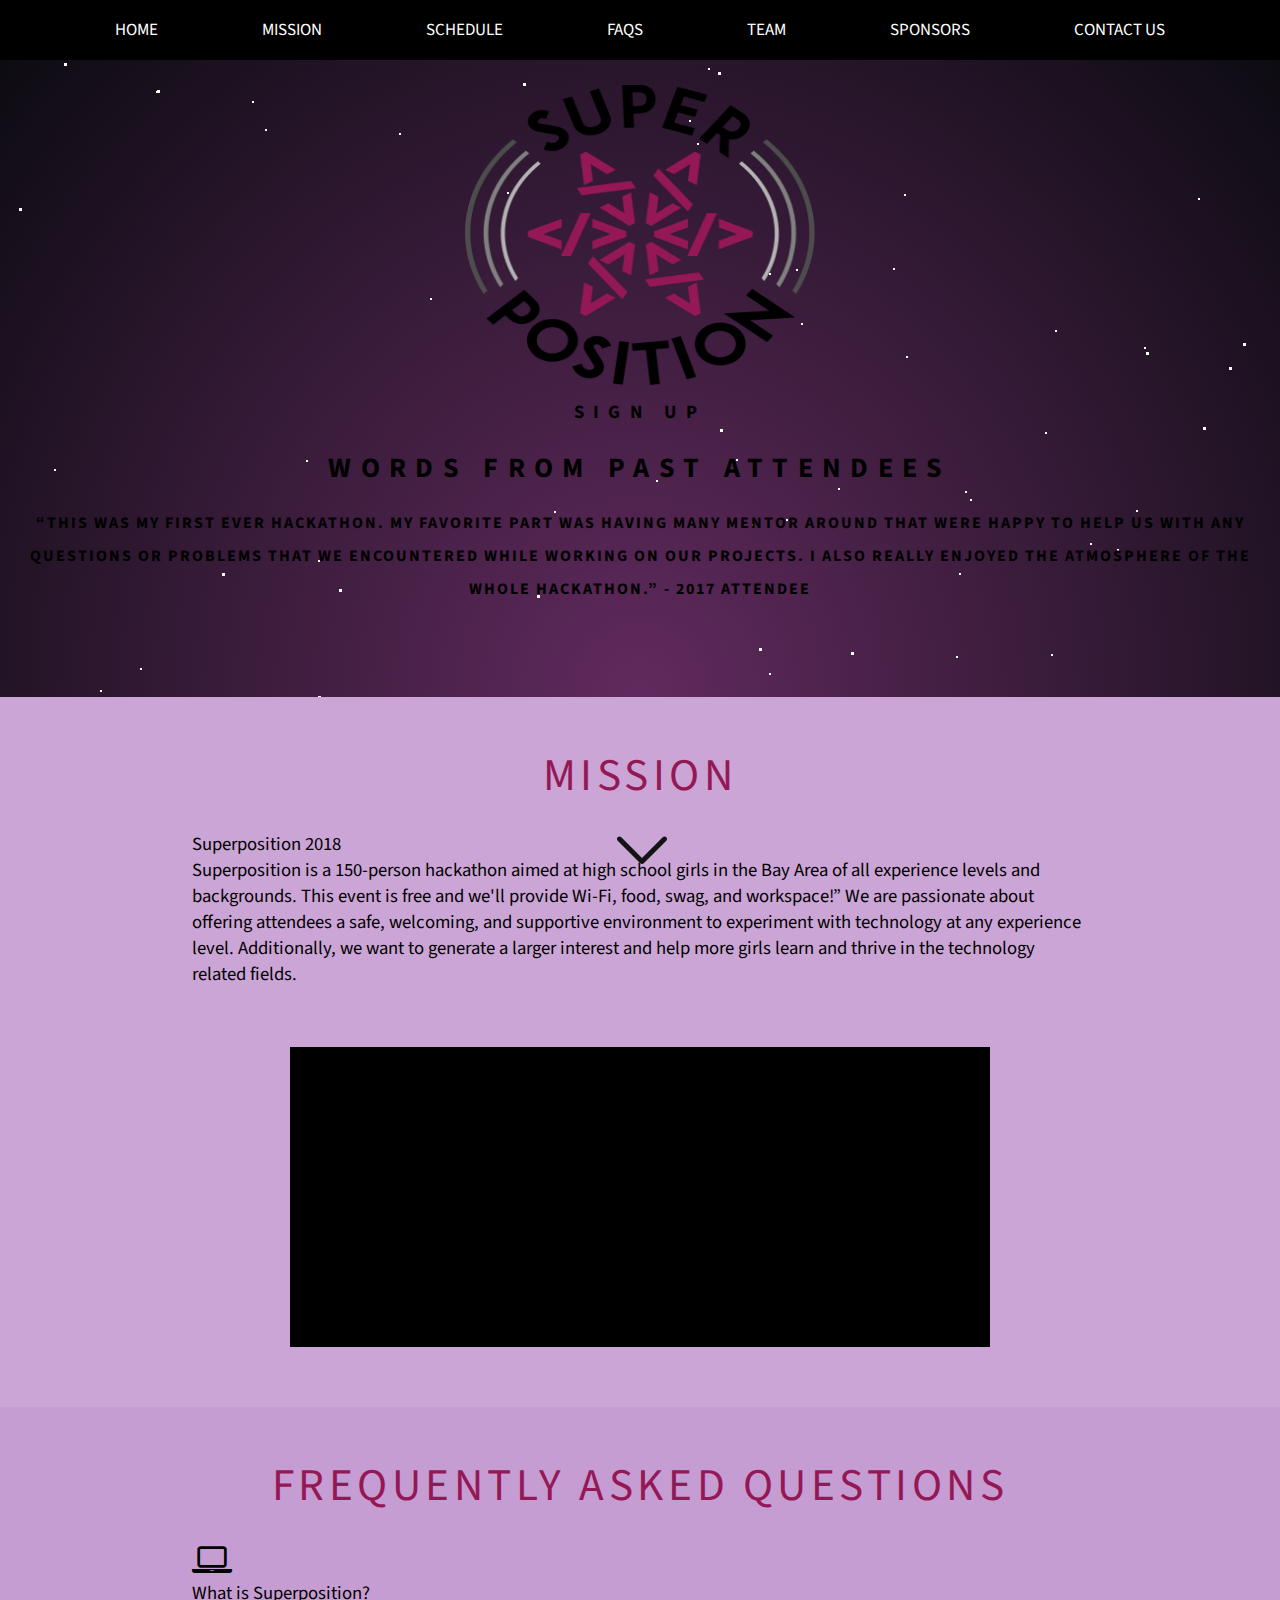
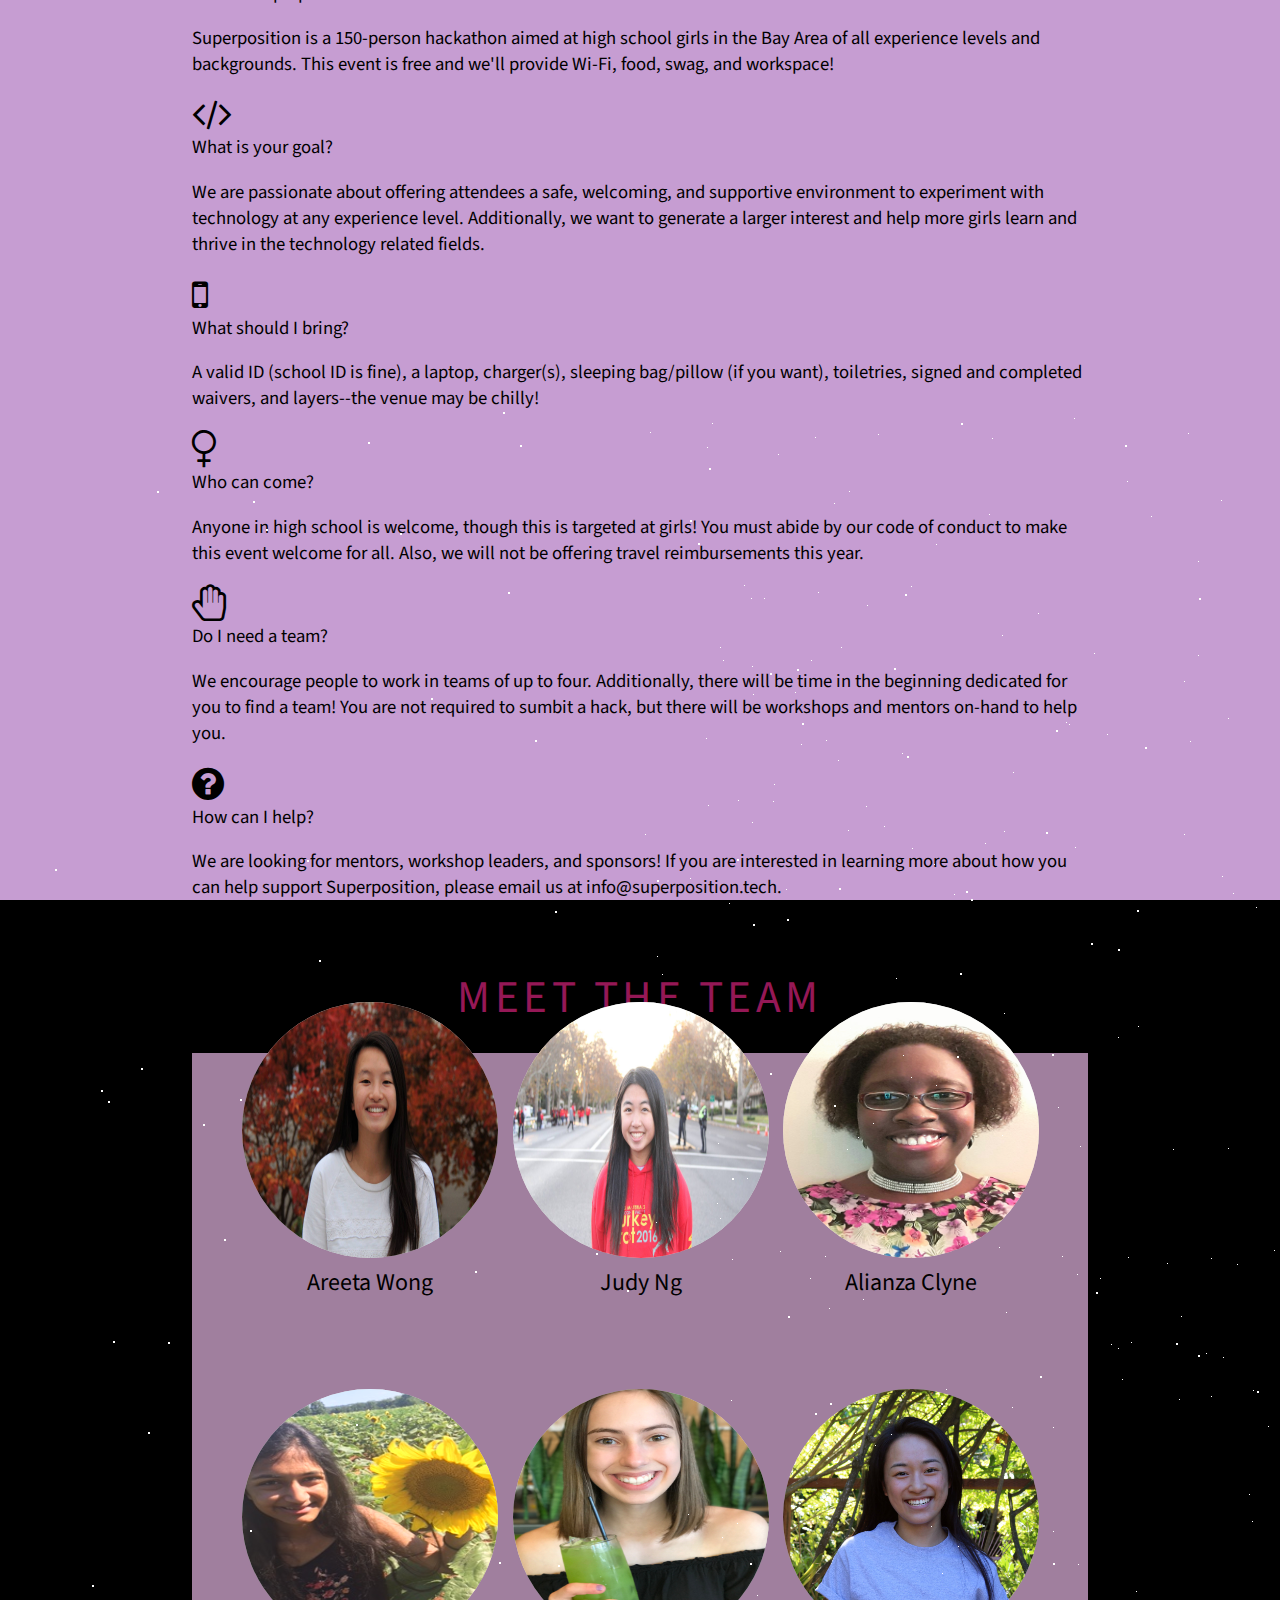
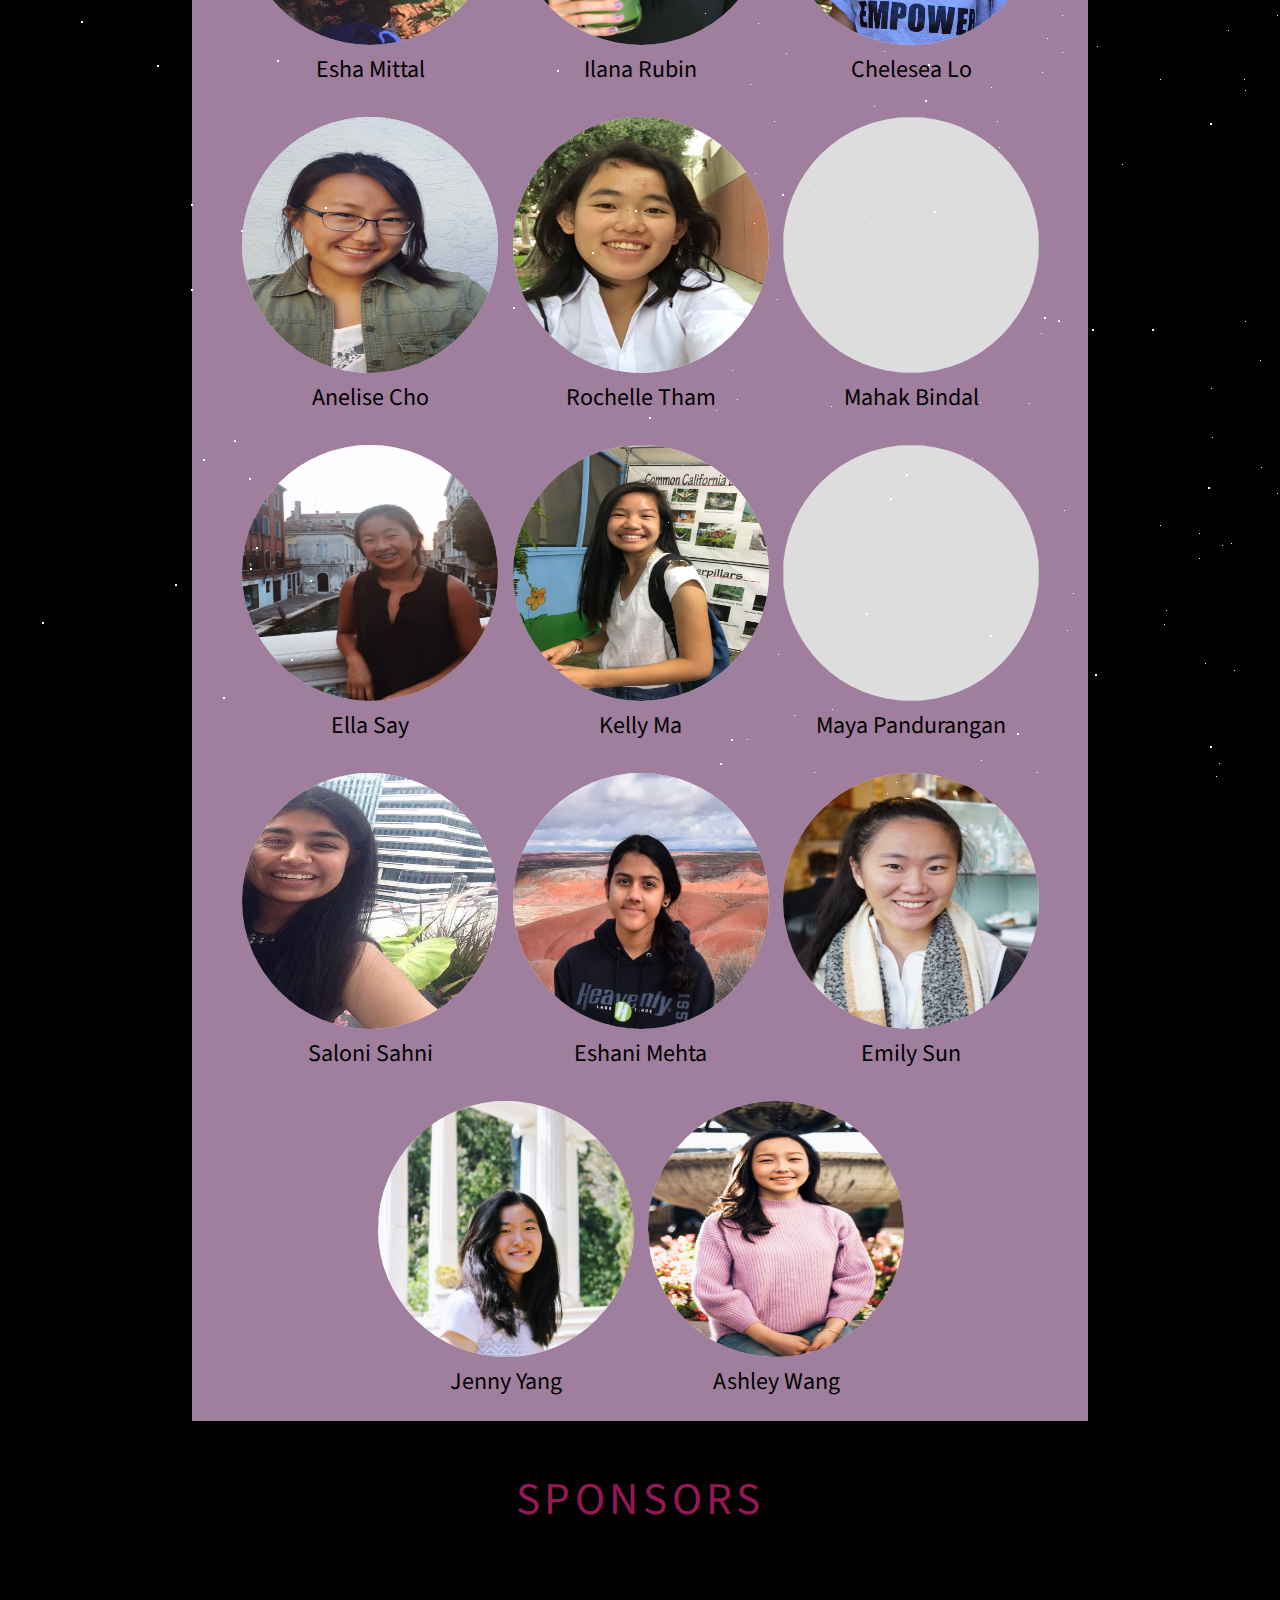
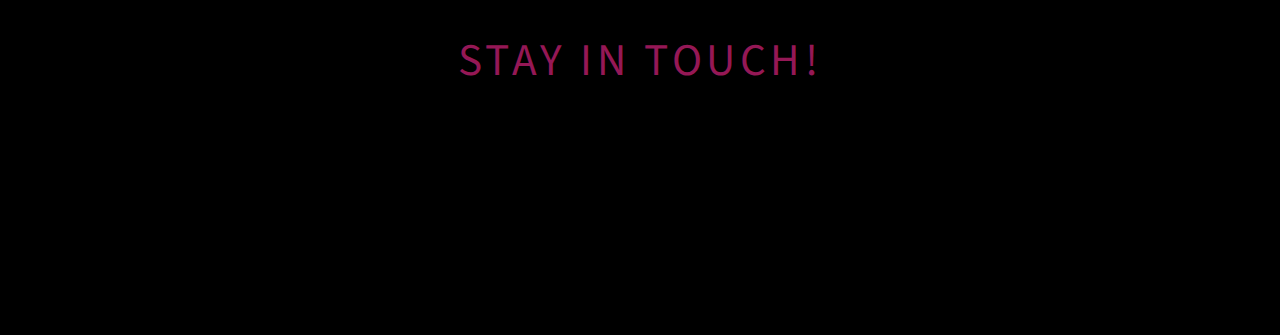
==== websitedraft/index.html @ cdca47d2 "Update index.html" ====
<!DOCTYPE html>
<html>


<head>
    <meta charset="UTF-8" />
    <meta name="viewport" content="width=device-width, initial-scale=1, user-scalable=no">
    <title>Superposition</title>
    <link rel="stylesheet" href="assets/css/main.css" />
    <link rel="stylesheet" href="https://cdnjs.cloudflare.com/ajax/libs/font-awesome/4.7.0/css/font-awesome.min.css">
    <link href="//cdn-images.mailchimp.com/embedcode/classic-10_7.css" rel="stylesheet" type="text/css">
    <meta name="google-site-verification" content="ntPILhim-0SXWhIJ9B_HatyQNDF1xprESkQpfIwdJaE" />















    <style type="text/css">
        #mc_embed_signup {
            background: #fff;
            text-align: center;
            font: 14px;
        }
    </style>

</head>





<body>



<div class="topnav" id="myTopnav">
<a href="#header">Home</a>
<a href="#mission">Mission</a>
<a href="#schedule">Schedule</a>
<a href="#faq">FAQS</a> 
<a href="#team">Team</a>
<a href="#sponsors">Sponsors</a>
<a href="#socialmedia">Contact Us</a>
	
	
	
		
	
	
	
	
	


  

  </div>		
 <section id="header">
      
<link href='https://fonts.googleapis.com/css?family=Lato:300,400,700' rel='stylesheet' type='text/css'>
<div id='stars'></div>
<div id='stars2'></div>
<div id='stars3'></div>
<div id='title'>
  <span>
   
  </span>
  <br>
  <span>
    
  </span>
</div>

<!--<canvas id="canvas"></canvas>
  <script src='http://cdnjs.cloudflare.com/ajax/libs/jquery/2.1.3/jquery.min.js'></script>
<script src='http://cdnjs.cloudflare.com/ajax/libs/ocanvas/2.8.1/ocanvas.min.js'></script>

    <script src="js.index.js"></script>  -->
			
            <div class="content">
        <center> <img class="image" src="assets/images/logo.png" alt="logo"  style="width:350px;height:380px;padding-top: 80px">
        <a href="http://bit.ly/attend_superposition" target="_blank">
         </center>
         </div>
         </a>
        <div class="regbutton">
            Sign up
          </div>
        <h2>Words from Past Attendees</h2>
            <p class="style5" style="font-size:16px; letter-spacing: 2px; padding-bottom: 70px"> “This was my first ever hackathon. My favorite part was having many mentor around that were happy to help us with any questions or problems that we encountered while working on our projects. I also really enjoyed the atmosphere of the whole hackathon.” - 2017 Attendee</font></p>
            


<link href='https://fonts.googleapis.com/css?family=Lato:300,400,700' rel='stylesheet' type='text/css'>
<div id='stars'></div>
<div id='stars2'></div>
<div id='stars3'></div>
<div id='title'>
  <span>
   
  </span>
  <br>
  <span>
    
  </span>
</div>



<div href="#mission" class="downArrow bounce">
<a href="#mission" >
  <img  width="80" height="80" alt="" src="[data-uri]" >
  </a>
</div>

			
    </section>
	
	<section id="mission">

        
		<div class="content">
		<div style="padding-top:40px" class="sam">Mission</div>
		<div class="subtitle">Superposition 2018</div>
			<div>Superposition is a 150-person hackathon aimed at high school girls in the Bay Area of all experience levels and backgrounds. 
			This event is free and we'll provide Wi-Fi, food, swag, and workspace!” We are passionate about 
			offering attendees a safe, welcoming, and supportive environment to experiment with technology at
			any experience level. Additionally, we want to generate a larger interest and help more girls learn 
			and thrive in the technology related fields.
			</div>
            <div style="padding: 30px;"> </div>
			<center><div style="width:700px;height:300px;border:1px solid #000; background-color: black;">This is a rectangle!</div></center>	
			<div style="padding: 30px;"> </div>
            </section>
	
    <!-- <section id="schedule">
			<div class="content">
        <div style="padding-top:40px" class="sam"> Schedule </div>
        <div class="apps"> Applications open early April! </div>
        <div class="subtitle"> Saturday</div>
        <table>
            <tr>
                <th>Time</th>
                <th>Event</th>
            </tr>
            <tr>
                <td>6:00 PM</td>
                <td>Doors Open</td>
            </tr>
            <tr>
                <td>6:30 PM</td>
                <td>Dinner</td>
            </tr>
            <tr>
                <td>7:00 PM</td>
                <td>Kickoff and Keynote Speakers</td>
            </tr>
            <tr>
                <td>8:00 PM</td>
                <td>Start Hacking</td>
            </tr>
            <tr>
                <td>9:00 PM</td>
                <td>Workshops</td>
            </tr>
            <tr>
                <td>10:00 PM</td>
                <td>Workshops</td>
            </tr>
            <tr>
                <td>11:00 PM</td>
                <td>Workshops</td>
            </tr>
        </table>
        <div class="subtitle">Sunday</div>
        <table>
            <tr>
                <th>Time</th>
                <th>Event</th>
            </tr>
            <tr>
                <td>12:00 AM</td>
                <td>Midnight Snack</td>
            </tr>
            <tr>
                <td>7:00 AM </td>
                <td>Breakfast</td>
            </tr>
            <tr>
                <td>9:00 AM</td>
                <td>Submit Hack through Devpost</td>
            </tr>
            <tr>
                <td>9:30 AM</td>
                <td>Demo</td>
            </tr>
            <tr>
                <td>10:30 AM</td>
                <td>Closing Ceremony/Prizes</td>
            </tr>
        </table>
        <div class="subtitle">Workshops</div>
        <table class="workshops">
            <tr>
                <th>Time</th>
                <th>Event</th>
                <th>Area</th>
            </tr>
            <tr>
                <td>8:00 PM</td>
                <td>How to Present Your Hack</td>
                <td>Teen Area</td>
            </tr>
            <tr>
                <td>8:00 PM</td>
                <td>Intro to Android Development (download <a href="https://developer.android.com/studio/index.html" target="_blank">Android Studio</a> beforehand)</td>
                <td>Adult Computers Area</td>
            </tr>
            <tr>
                <td>9:00 PM</td>
                <td>Raspberry Pi Workshop</td>
                <td>Teen Area</td>
            </tr>
            <tr>
                <td>9:00 PM</td>
                <td>Intro to Web Development</td>
                <td>Teen Area</td>
            </tr>
            <tr>
                <td>10:00 PM</td>
                <td>Intermediate Android Development</td>
                <td>Adult Computers Area</td>
            </tr>
            <tr>
                <td>11:00 PM</td>
                <td>Hands-On Cybersecurity</td>
                <td>Teen Area</td>
            </tr>
            <tr>
                <td>11:00 PM</td>
                <td>Introduction to iOS development with Swift (download <a href="https://itunes.apple.com/us/app/xcode/id497799835?mt=12" target="_blank">XCode</a> beforehand)</td>
                <td>Adult Computers Area</td>
            </tr>
        </table>
        <br>
			</div> 
    </section>
-->
    <section id="faq">
			<div class="content">

        <div style="padding-top:40px" class="sam">Frequently Asked Questions</div>
        <div class="flex-container">
            <div class="flex-box">
                <div class="icons"> <i class="fa fa-laptop fa-2x"></i> </div>
                <div class="subtitle"> What is Superposition? </div>
                <p>Superposition is a 150-person hackathon aimed at high school girls in the Bay Area of all experience levels and backgrounds. This event is free and we'll provide Wi-Fi, food, swag, and workspace!</p>
            </div>
            <div class="flex-box">
                <div class="icons"> <i class="fa fa-code fa-2x"></i> </div>
                <div class="subtitle"> What is your goal? </div>
                <p>We are passionate about offering attendees a safe, welcoming, and supportive environment to experiment with technology at any experience level. Additionally, we want to generate a larger interest and help more girls learn and thrive in the technology related fields. </p>
            </div>
            <div class="flex-box">
                <div class="icons"> <i class="fa fa-mobile fa-2x"></i> </div>
                <div class="subtitle"> What should I bring? </div>
                <p>A valid ID (school ID is fine), a laptop, charger(s), sleeping bag/pillow (if you want), toiletries, signed and completed waivers, and layers--the venue may be chilly!</p>
            </div>
            <div class="flex-box">
                <div class="icons"> <i class="fa fa-venus fa-2x"></i>
                </div>
                <div class="subtitle"> Who can come? </div>
                <p>Anyone in high school is welcome, though this is targeted at girls! You must abide by our code of conduct to make this event welcome for all. Also, we will not be offering travel reimbursements this year. </p>
            </div>
            <div class="flex-box">
                <div class="icons"> <i class="fa fa-hand-paper-o fa-2x"></i>
                </div>
                <div class="subtitle"> Do I need a team? </div>
                <p>We encourage people to work in teams of up to four. Additionally, there will be time in the beginning dedicated for you to find a team! You are not required to sumbit a hack, but there will be workshops and mentors on-hand to help you. </p>
            </div>
            <div class="flex-box">
                <div class="icons"> <i class="fa fa-question-circle fa-2x"></i>
                </div>
                <div class="subtitle"> How can I help? </div>
                <p>We are looking for mentors, workshop leaders, and sponsors! If you are interested in learning more about how you can help support Superposition, please email us at info@superposition.tech.</p>
            </div>

        </div>
        </div>
			</div>
		</section>
	<!--unnecessary sign up-->
   <!-- <section id="signup">
			<div class="content">
        <a href="http://bit.ly/attend_superposition" target="_blank">
          <div class="regbutton">
            Sign up
          </div>
        </a>
        <div id="mc_embed_signup">
            <form action="//tech.us15.list-manage.com/subscribe/post?u=9c5ba89f3c694a2e77f0f09fb&amp;id=27e401b367" method="post" id="mc-embedded-subscribe-form" name="mc-embedded-subscribe-form" class="validate" target="_blank" novalidate>
                <div id="mc_embed_signup_scroll">
                    <div class="sam">Subscribe to Our Mailing List!</div>
                    <div class="indicates-required"><span class="asterisk">*</span> indicates required</div>
                    <div class="mc-field-group">
                        <label for="mce-EMAIL">Email Address <span class="asterisk">*</span> </label>
                        <input type="email" value="" name="EMAIL" class="required email" id="mce-EMAIL">
                    </div>
                    <div class="mc-field-group">
                        <label for="mce-FNAME">First Name </label>
                        <input type="text" value="" name="FNAME" class="" id="mce-FNAME">
                    </div>
                    <div class="mc-field-group">
                        <label for="mce-LNAME">Last Name </label>
                        <input type="text" value="" name="LNAME" class="" id="mce-LNAME">
                    </div>
                    <div id="mce-responses" class="clear">
                        <div class="response" id="mce-error-response" style="display:none"></div>
                        <div class="response" id="mce-success-response" style="display:none"></div>
                    </div>
                    <div style="position: absolute; left: -5000px;" aria-hidden="true">
                        <input type="text" name="b_9c5ba89f3c694a2e77f0f09fb_27e401b367" tabindex="-1" value="">
                    </div>
                    <div class="clear">
                        <input type="submit" value="Subscribe" name="subscribe" id="mc-embedded-subscribe" class="button">
                    </div>
                </div>
            </form>
        </div>
        <script type='text/javascript' src='//s3.amazonaws.com/downloads.mailchimp.com/js/mc-validate.js'></script>
        <script type='text/javascript'>
            (function($) {
                window.fnames = new Array();
                window.ftypes = new Array();
                fnames[0] = 'EMAIL';
                ftypes[0] = 'email';
                fnames[1] = 'FNAME';
                ftypes[1] = 'text';
                fnames[2] = 'LNAME';
                ftypes[2] = 'text';
            }(jQuery));
            var $mcj = jQuery.noConflict(true);
        </script>
			</div>
    </section> -->
     

<section>
	
<div class="content">

        <div style="padding-top:40px" class="sam">Meet the Team</div>
       <div class="teampict" id="team">
	       
 <figure>
<p class="hoverable">Director</p>
    <span class="hoverable" style="margin-left: 50px"><a href="http://facebook.com/areetaw"><i class="fa fa-facebook" aria-hidden="true"></i></a></span>
    <span class="hoverable"><a href="linkedin.com/in/areetaw"><i class="fa fa-linkedin" aria-hidden="true"></i></a></span>
    <span class="hoverable"><a href="twitter.com/areetaw"><i class="fa fa-twitter" aria-hidden="true"></a></i></span>
    <img src="assets/images/AreetaWong.jpg">
    <figcaption>Areeta Wong</figcaption>
    
	       </figure>	       

<figure>
	 <p class="hoverable">Sponsorship Director</p>
    <span class="hoverable" style="margin-left: 50px"><a href="https://www.facebook.com/judy.ng.3511"><i class="fa fa-facebook" aria-hidden="true"></i></a></span>
    <span class="hoverable"><a href="https://www.linkedin.com/in/judy-ng-ab989146/"><i class="fa fa-linkedin" aria-hidden="true"></i></a></span>
	      
    <img src="assets/images/judy_ng.jpg">
    <figcaption>Judy Ng</figcaption>
    </figure>  
 <figure>
	   <p class="hoverable">Outreach Director</p>
      <span class="hoverable" style="margin-left: 50px"><a href="https://www.facebook.com/smilingeveryday"><i class="fa fa-facebook" aria-hidden="true"></i></a></span>
    <span class="hoverable"><a href="https://www.linkedin.com/in/alianza-clyne/"><i class="fa fa-linkedin" aria-hidden="true"></i></a></span>
 
    <img src="assets/images/alianza.jpg">
    <figcaption>Alianza Clyne </figcaption>
   </figure>
	       
 <figure>
    <img src="assets/images/Esha.JPG" class="rotate90">
    <figcaption>Esha Mittal</figcaption>
    <p class="hoverable">Tech</p>
     <span class="hoverable" style="margin-left: 50px"><a href="http://facebook.com/areetaw"><i class="fa fa-facebook" aria-hidden="true"></i></a></span>
    <span class="hoverable"><a href="linkedin.com/in/areetaw"><i class="fa fa-linkedin" aria-hidden="true"></i></a></span>
   
  </figure>
	       
	  
	       
	       
	 <figure>
    <img src="assets/images/Ilana.jpg">
    <figcaption>Ilana Rubin</figcaption>
    <p class="hoverable">Operations</p>
     <span class="hoverable" style="margin-left: 50px"><a href="https://www.facebook.com/ilana.rubin.10"><i class="fa fa-facebook" aria-hidden="true"></i></a></span>
   <span class="hoverable"><a href="twitter.com/areetaw"><i class="fa fa-twitter" aria-hidden="true"></a></i></span>
  </figure>
	       
  <figure>
    <img src="assets/images/chelsea.jpg">
    <figcaption>Chelesea Lo </figcaption>
    <p class="hoverable">Sponsorship</p>
      <span class="hoverable" style="margin-left: 50px"><a href="https://www.facebook.com/profile.php?id=100007496716852"><i class="fa fa-facebook" aria-hidden="true"></i></a></span>
    <span class="hoverable"><a href="linkedin.com/in/chelsea-l-11b48511b"><i class="fa fa-linkedin" aria-hidden="true"></i></a></span>
  </figure>
	 
	        <figure>
    <img src="assets/images/Anelise.jpg">
    <figcaption>Anelise Cho</figcaption>
    <p class="hoverable">Outreach</p>
      <span class="hoverable" style="margin-left: 50px"><a href="http://facebook.com/areetaw"><i class="fa fa-facebook" aria-hidden="true"></i></a></span>
    
  </figure>
	       
	       <!--need to drop down to a next line here -->
	       
<figure>
    <img src="assets/images/rochelle.jpeg">
    <figcaption>Rochelle Tham</figcaption>
    <p class="hoverable">Operations</p>
    <span class="hoverable"><a href="https://www.linkedin.com/in/rochelle-t-7267ab121/"><i class="fa fa-linkedin" aria-hidden="true"></i></a></span>
  </figure>

  <figure>
    <img src="assets/images/mahak.JPG">
    <figcaption>Mahak Bindal</figcaption>
    <p class="hoverable">Sponsorship</p>
     <span class="hoverable" style="margin-left: 50px"><a href="https://www.facebook.com/mahakbindal07"><i class="fa fa-facebook" aria-hidden="true"></i></a></span>
    <span class="hoverable"><a href="https://www.linkedin.com/in/mahakbindal/"><i class="fa fa-linkedin" aria-hidden="true"></i></a></span>
   
  </figure>
	        <figure>
    <img src="assets/images/Ella.jpeg">
    <figcaption>Ella Say</figcaption>
    <p class="hoverable">Outreach</p>
    <span class="hoverable" style="margin-left: 50px"><a href="https://www.facebook.com/ella.say.50"><i class="fa fa-facebook" aria-hidden="true"></i></a></span>
    <span class="hoverable"><a href="linkedin.com/in/areetaw"><i class="fa fa-linkedin" aria-hidden="true"></i></a></span>
    <span class="hoverable"><a href="twitter.com/areetaw"><i class="fa fa-twitter" aria-hidden="true"></a></i></span>
  </figure>
	             
	       <!--need to drop down to a next line here -->
  <figure>
    <img src="assets/images/kelly.JPG" class="rotate90">
    <figcaption>Kelly Ma</figcaption>
    <p class="hoverable">Operations</p>
    <span class="hoverable" style="margin-left: 50px"><a href="http://facebook.com/areetaw"><i class="fa fa-facebook" aria-hidden="true"></i></a></span>
  
    <span class="hoverable"><a href="https://twitter.com/ellaksay_"><i class="fa fa-twitter" aria-hidden="true"></a></i></span>
  </figure>
	       
  <figure>
    <img src="assets/images/maya.jpg">
    <figcaption>Maya Pandurangan</figcaption>
    <p class="hoverable">Sponsorhsip</p>
     <span class="hoverable" style="margin-left: 50px"><a href="https://www.facebook.com/mayapandurangan"><i class="fa fa-facebook" aria-hidden="true"></i></a></span>
    <span class="hoverable"><a href="https://www.linkedin.com/in/maya-pandurangan/"><i class="fa fa-linkedin" aria-hidden="true"></i></a></span>
 
  </figure>
	       
	       <figure>
    <img src="assets/images/saloni.jpg">
    <figcaption>Saloni Sahni</figcaption>
    <p class="hoverable">Outreach</p>
    <span class="hoverable" style="margin-left: 50px"><a href="https://www.facebook.com/mango.enthusiast"><i class="fa fa-facebook" aria-hidden="true"></i></a></span>
    <span class="hoverable"><a href="https://www.linkedin.com/in/saloni-s-1425b4133/"><i class="fa fa-linkedin" aria-hidden="true"></i></a></span>
 
  </figure>
	       
	       <!--need to drop down to a next line here -->
	       
	         <figure>
    <img src="assets/images/eshani.jpg">
    <figcaption>Eshani Mehta</figcaption>
    <p class="hoverable">Operations</p>
     <span class="hoverable" style="margin-left: 50px"><a href="https://www.facebook.com/eshani.mehta.9"><i class="fa fa-facebook" aria-hidden="true"></i></a></span>
    <span class="hoverable"><a href="https://www.linkedin.com/in/eshanimehta/"><i class="fa fa-linkedin" aria-hidden="true"></i></a></span>
  </figure>
	       
  <figure>
    <img src="assets/images/emily.JPG">
    <figcaption>Emily Sun</figcaption>
    <p class="hoverable">Sponsorship</p>
     <span class="hoverable" style="margin-left: 50px"><a href="https://www.facebook.com/emily.sun.9659"><i class="fa fa-facebook" aria-hidden="true"></i></a></span>
    <span class="hoverable"><a href="https://www.linkedin.com/in/emily-s-094825118/"><i class="fa fa-linkedin" aria-hidden="true"></i></a></span>
    
  </figure>
	        <!--need to drop down to a next line here -->
  <figure>
    <img src="assets/images/JennyYang.jpg">
    <figcaption>Jenny Yang</figcaption>
    <p class="hoverable">Sponsorship</p>
     <span class="hoverable" style="margin-left: 50px"><a href="Facebook.com/Jenny.jyang"><i class="fa fa-facebook" aria-hidden="true"></i></a></span>
    <span class="hoverable"><a href="https://www.linkedin.com/in/jenny-y-6772a6127"><i class="fa fa-linkedin" aria-hidden="true"></i></a></span>
  </figure>
  

		 <!--need to drop down to a next line here -->
  <figure>
    <img src="assets/images/ashley.JPG">
    <figcaption>Ashley Wang</figcaption>
    <p class="hoverable">Sponsorship</p>
    <span class="hoverable" style="margin-left: 50px"><a href="https://www.facebook.com/ashley.wang.3760"><i class="fa fa-facebook" aria-hidden="true"></i></a></span>
    <span class="hoverable"><a href="https://www.linkedin.com/in/ashley-w-a77b4b123/"><i class="fa fa-linkedin" aria-hidden="true"></i></a></span>
    
  </figure>
 
	       
  
</div>
	</div>
	
        </section>      	
       
       <section id = "sponsors">
       <div class="content">
       <center><div style="padding-top:40px" class="sam">Sponsors</div><div class="subtitle">We’ll be releasing our full list of sponsors soon!</div>
       
      </center>
        </section>
        <!--<center>
    
          <div class="row partner">

            <a class="sponsor" href="https://girlswhocode.com/" target="_blank">
              <img alt="Girls Who Code" src="assets/images/gwc.png">
            </a>
            <a class="sponsor" href="https://smcl.org/" target="_blank">
              <img alt="Foster City Library" src="assets/images/library.png">
            </a>
          </div>
          <div class="row gold">
            <a class="sponsor" href="https://www.box.com/" target="_blank">
              <img alt="Box" src="assets/images/box.png">
            </a>
            <a class="sponsor" href="https://balsamiq.com/" target="_blank">
              <img alt="Balsamiq" src="assets/images/balsamiq.png">
            </a>
            <a class="sponsor" href="https://pivotal.io/" target="_blank">
              <img alt="Pivotal" src="assets/images/pivotal.png">
            </a>
            <a class="sponsor" href="http://www.cloudlendinginc.com/" target="_blank">
              <img alt="Cloud Lending Solutions" src="assets/images/cls.png">
            </a>
            <a class="sponsor" href="http://www.brandmakers.com/" target="_blank">
              <img alt="Brandmakers" src="assets/images/brandmakers.png">
            </a>
            <a class="sponsor" href="https://get.tech/" target="_blank">
              <img alt="Dot Tech" src="assets/images/dottech.png">
            </a>
            <a class="sponsor" href="https://soylent.com/" target="_blank">
              <img alt="Soylent" src="assets/images/soylent.svg">
            </a>
            <a class="sponsor" href="https://www.stickermule.com/" target="_blank">
              <img alt="Stickermule" src="assets/images/stickermule.png">
            </a>
            <a class="sponsor" href="http://www.usertesting.com/" target="_blank">
              <img alt="UserTesting" src="assets/images/usertesting.svg">
            </a>
            <a class="sponsor" href="https://google.com/" target="_blank">
              <img alt="Google" src="assets/images/google.png">
            </a> 
            <a class="sponsor" href="https://twitter.com/" target="_blank">
              <img alt="Twitter" src="assets/images/twitter.svg">
            </a>
            <a class="sponsor" href="http://www.clifbar.com/" target="_blank">
              <img alt="Clif Bars" src="assets/images/clif.jpg">
            </a>
            <a class="sponsor" href="http://guayaki.com/" target="_blank">
              <img alt="Guayaki" src="assets/images/guayaki.png">
            </a>
            <a class="sponsor" href="https://challengerocket.com/" target="_blank">
              <img alt="Challengerocket" src="assets/images/challengerocket.png">
            </a>
            <a class="sponsor" href="https://artofproblemsolving.com/" target="_blank">
              <img alt="Art of Problem Solving" src="assets/images/aops.png">
            </a>
            <a class="sponsor" href="https://devbootcamp.com/" target="_blank">
              <img alt="Devbootcamp" src="assets/images/devbootcamp.png">
            </a>
            <a class="sponsor" href="https://www.github.com/" target="_blank">
              <img alt="GitHub" src="assets/images/github.png">
            </a>
            <a class="sponsor" href="https://twilio.com/" target="_blank">
              <img alt="Twilio" src="assets/images/twilio.png">
            </a>
            <a class="sponsor" href="https://www.jetbrains.com" target="_blank">
              <img alt="JetBrains" src="assets/images/jetbrains.svg">
            </a>
            <a class="sponsor" href="https://www.wikihow.com/" target="_blank">
              <img alt="wikiHow" src="assets/images/wikihow.jpg">
            </a>
            <a class="sponsor" href="https://sketchapp.com/" target="_blank">
              <img alt="Sketchapp" src="assets/images/sketch.png">
            </a>
          </div>
        </center>
        <br> </br>
			</div>
    </section> -->
    
    <section id="socialmedia">
			
            <div class="content">
        <div style="padding-top:40px" class="sam">Stay In Touch!</div>
        <center>
            <a href="https://twitter.com/Superpositionfc" target="_blank"><i class="fa fa-twitter fa-2x"></i></a>&nbsp;&nbsp;&nbsp;&nbsp;
            <a href="https://facebook.com/Superpositionfc" target="_blank"><i class="fa fa-facebook fa-2x"></i></a>&nbsp;&nbsp;&nbsp;&nbsp;
            <a href="https://instagram.com/Superpositionfc" target="_blank"><i class="fa fa-instagram fa-2x"></i></a>&nbsp;&nbsp;&nbsp;&nbsp;
        </center>
        <center>
          <h4> If you have any questions, please contact us at info@superposition.tech</h4>
          <a href="https://docs.google.com/document/d/1roH1EFeMqKWrHPBH3Dw3GTQTFy9wbrWshUnHd-lHVvM/edit?usp=sharing" target="_blank"><u>Code of Conduct</u></a>
        </center>
        <br/>
        <center>
            <div class="copyright"> &copy; Superpositionhackathon</div>
        </center>
        <br>
			</div>
    </section>
</body>
</html>
---- websitedraft/assets/css/main.css ----
@import url("font-awesome.min.css");
@import url("https://fonts.googleapis.com/css?family=Source+Sans+Pro:300,300italic,400,400italic,600,600italic,700,700italic");

.site-header.float-header #mainnav ul li a, .site-header.float-header #mainnav ul li::before {
    color: yellow;
}



.topnav {
	
     background: black;/* nav color regular */
    overflow: hidden;
	text-align: center;
	position: fixed;
	width: 100%;
}

/* Style the links inside the navigation bar */
.topnav a {
    display: inline-block;
    color: white; /*text*/
    float: top;
    text-transform: uppercase;
    padding:8px 40px;
    margin:10px;
    text-decoration: none;
    font-size: 17px;
    font-family: 'Source Sans Pro', sans-seri;
    
}

/* Change the color of links on hover */
.topnav a:hover {
    background-color: #ddd;
    color: black;
}

/* Add a color to the active/current link */
.topnav a.active {
    background-color: blue;
    color: black;
}





html, body {
    margin: 0 auto;
    padding: 0 auto;
    width: 100%;
    

}

body {
    font-family: 'Source Sans Pro', sans-seri;
    font-size: 14pt;
}

* {
  box-sizing: border-box;
  /*border: 1px solid black;*/
}

a {
  color: inherit;
  text-decoration: none;
}

a:hover {
  color: inherit;
  text-decoration: none;
}

section {
  

  width: 100%;

}
section .content {
  width: 70%;
  margin: 0 auto;
}

@media(max-width: 700px) {
  section .content {
    width: 95%;
  }
}

section .content .sam {
  letter-spacing: 0.1em;
  line-height: 1.75em;
  text-transform: uppercase;
  text-align: center;
  padding: 15px;
  font-size: 34pt;
  color: #951856;
}

@media(max-width: 700px) {
  section .content .sam {
    font-size: 20pt;
  }
}

#header{
background: 

  
                background-size: 400% 400%;
                font-weight: 700;
                text-align: center;
                height: 100%;
                background-position: fill;
                letter-spacing: 0.5em;
                line-height: 1.75em;
                text-transform: uppercase;
          
  height: 100%;
  background: radial-gradient(ellipse at bottom, #612A5E 0%, #090a0f 100%);
  overflow: hidden;
}

#stars {
  content:"";
  background: transparent;
  box-shadow: 1744px 122px #FFF , 134px 1321px #FFF , 92px 859px #FFF , 235px 1045px #FFF , 366px 912px #FFF , 491px 942px #FFF , 14px 1831px #FFF , 582px 476px #FFF , 588px 1230px #FFF , 1520px 1343px #FFF , 1671px 203px #FFF , 550px 341px #FFF , 1491px 549px #FFF , 558px 161px #FFF , 896px 1823px #FFF , 999px 1463px #FFF , 1557px 636px #FFF , 1754px 1307px #FFF , 1682px 1494px #FFF , 703px 1707px #FFF , 1945px 1847px #FFF , 1151px 1320px #FFF , 980px 144px #FFF , 478px 948px #FFF , 109px 1762px #FFF , 558px 255px #FFF , 719px 1820px #FFF , 588px 748px #FFF , 1899px 174px #FFF , 841px 1771px #FFF , 571px 1588px #FFF , 1155px 353px #FFF , 1879px 1220px #FFF , 1782px 870px #FFF , 407px 1238px #FFF , 1141px 63px #FFF , 1147px 1097px #FFF , 1406px 159px #FFF , 637px 1215px #FFF , 694px 1114px #FFF , 1536px 727px #FFF , 1708px 1512px #FFF , 1147px 880px #FFF , 684px 988px #FFF , 140px 851px #FFF , 1565px 1788px #FFF , 1573px 889px #FFF , 1172px 628px #FFF , 1474px 1978px #FFF , 435px 447px #FFF , 185px 1808px #FFF , 620px 1560px #FFF , 1387px 1196px #FFF , 138px 1854px #FFF , 137px 1499px #FFF , 1721px 1132px #FFF , 10px 32px #FFF , 1931px 1990px #FFF , 209px 91px #FFF , 1876px 1795px #FFF , 1130px 1551px #FFF , 284px 1848px #FFF , 389px 1603px #FFF , 612px 1121px #FFF , 825px 1926px #FFF , 161px 344px #FFF , 1729px 333px #FFF , 1037px 37px #FFF , 844px 1085px #FFF , 1179px 554px #FFF , 50px 478px #FFF , 1864px 704px #FFF , 233px 723px #FFF , 1202px 445px #FFF , 882px 189px #FFF , 362px 735px #FFF , 924px 411px #FFF , 902px 209px #FFF , 104px 185px #FFF , 1599px 1852px #FFF , 1974px 944px #FFF , 438px 1164px #FFF , 401px 1533px #FFF , 191px 1429px #FFF , 251px 1034px #FFF , 1807px 1412px #FFF , 72px 23px #FFF , 1752px 1146px #FFF , 261px 1481px #FFF , 548px 33px #FFF , 710px 1204px #FFF , 355px 1697px #FFF , 581px 100px #FFF , 318px 1146px #FFF , 929px 79px #FFF , 999px 347px #FFF , 155px 292px #FFF , 271px 677px #FFF , 920px 1596px #FFF , 1736px 184px #FFF , 1022px 1790px #FFF , 1465px 1762px #FFF , 820px 526px #FFF , 175px 37px #FFF , 440px 746px #FFF , 681px 1879px #FFF , 690px 1135px #FFF , 1960px 1453px #FFF , 422px 856px #FFF , 1217px 1232px #FFF , 1015px 1695px #FFF , 1933px 492px #FFF , 272px 448px #FFF , 1578px 1487px #FFF , 437px 874px #FFF , 947px 838px #FFF , 1339px 867px #FFF , 1484px 773px #FFF , 764px 66px #FFF , 418px 707px #FFF , 192px 1909px #FFF , 1629px 215px #FFF , 171px 260px #FFF , 1180px 220px #FFF , 488px 857px #FFF , 593px 493px #FFF , 1794px 886px #FFF , 1673px 1977px #FFF , 905px 1193px #FFF , 1372px 1843px #FFF , 1605px 908px #FFF , 659px 181px #FFF , 700px 1758px #FFF , 812px 1200px #FFF , 1800px 1440px #FFF , 1858px 212px #FFF , 628px 1026px #FFF , 1825px 1556px #FFF , 1641px 1750px #FFF , 1195px 1086px #FFF , 1465px 558px #FFF , 1634px 436px #FFF , 1354px 1831px #FFF , 1212px 1485px #FFF , 1491px 994px #FFF , 604px 1279px #FFF , 413px 1131px #FFF , 1677px 1086px #FFF , 841px 47px #FFF , 146px 489px #FFF , 117px 1195px #FFF , 67px 47px #FFF , 883px 258px #FFF , 1801px 1294px #FFF , 594px 1870px #FFF , 649px 531px #FFF , 721px 132px #FFF , 975px 1616px #FFF , 716px 94px #FFF , 295px 791px #FFF , 174px 1814px #FFF , 1130px 298px #FFF , 1747px 1835px #FFF , 605px 1521px #FFF , 78px 743px #FFF , 1685px 311px #FFF , 804px 341px #FFF , 1440px 852px #FFF , 1607px 1692px #FFF , 698px 1112px #FFF , 1153px 1608px #FFF , 539px 999px #FFF , 262px 353px #FFF , 457px 1246px #FFF , 1858px 998px #FFF , 364px 431px #FFF , 1907px 912px #FFF , 541px 916px #FFF , 168px 1384px #FFF , 357px 1321px #FFF , 1859px 1866px #FFF , 1001px 909px #FFF , 842px 1663px #FFF , 369px 1176px #FFF , 932px 1372px #FFF , 1606px 732px #FFF , 1844px 857px #FFF , 974px 1588px #FFF , 804px 1139px #FFF , 65px 1213px #FFF , 1066px 863px #FFF , 1991px 1734px #FFF , 300px 738px #FFF , 1260px 1141px #FFF , 83px 260px #FFF , 1219px 167px #FFF , 613px 990px #FFF , 873px 81px #FFF , 362px 235px #FFF , 373px 372px #FFF , 80px 247px #FFF , 902px 1141px #FFF , 294px 464px #FFF , 766px 1925px #FFF , 1151px 1305px #FFF , 1250px 1593px #FFF , 1289px 119px #FFF , 1525px 1505px #FFF , 234px 1306px #FFF , 571px 858px #FFF , 571px 996px #FFF , 766px 1342px #FFF , 1371px 716px #FFF , 711px 1939px #FFF , 904px 1797px #FFF , 424px 1710px #FFF , 762px 1614px #FFF , 1389px 1290px #FFF , 905px 689px #FFF , 352px 38px #FFF , 2000px 1317px #FFF , 597px 864px #FFF , 824px 711px #FFF , 966px 1060px #FFF , 958px 992px #FFF , 1121px 324px #FFF , 1624px 688px #FFF , 1737px 702px #FFF , 1566px 1344px #FFF , 697px 368px #FFF , 291px 1126px #FFF , 1732px 50px #FFF , 712px 1941px #FFF , 1257px 372px #FFF , 317px 1462px #FFF , 222px 309px #FFF , 1139px 647px #FFF , 170px 878px #FFF , 1272px 1511px #FFF , 1009px 1912px #FFF , 1875px 1105px #FFF , 1968px 1370px #FFF , 1193px 687px #FFF , 1498px 611px #FFF , 247px 1993px #FFF , 1686px 1611px #FFF , 937px 340px #FFF , 114px 1423px #FFF , 496px 1191px #FFF , 110px 1284px #FFF , 876px 687px #FFF , 1173px 214px #FFF , 210px 628px #FFF , 302px 1173px #FFF , 1318px 939px #FFF , 1665px 1310px #FFF , 66px 338px #FFF , 1355px 615px #FFF , 1139px 1672px #FFF , 91px 1000px #FFF , 112px 422px #FFF , 89px 503px #FFF , 97px 1599px #FFF , 1031px 1955px #FFF , 1755px 1532px #FFF , 1764px 1930px #FFF , 1822px 1751px #FFF , 133px 401px #FFF , 718px 85px #FFF , 1797px 78px #FFF , 520px 1725px #FFF , 226px 406px #FFF , 1561px 1574px #FFF , 340px 1602px #FFF , 718px 976px #FFF , 1823px 570px #FFF , 1298px 484px #FFF , 1023px 1903px #FFF , 1266px 1334px #FFF , 763px 877px #FFF , 223px 631px #FFF , 1761px 1293px #FFF , 878px 1px #FFF , 973px 696px #FFF , 975px 1841px #FFF , 1276px 302px #FFF , 1399px 1324px #FFF , 1706px 872px #FFF , 341px 1960px #FFF , 1384px 1655px #FFF , 1897px 767px #FFF , 68px 405px #FFF , 705px 310px #FFF , 194px 103px #FFF , 1432px 368px #FFF , 1262px 1682px #FFF , 1933px 1526px #FFF , 263px 655px #FFF , 1031px 1031px #FFF , 1557px 788px #FFF , 1558px 1360px #FFF , 812px 421px #FFF , 1951px 734px #FFF , 1567px 498px #FFF , 1832px 1229px #FFF , 913px 164px #FFF , 1907px 1273px #FFF , 533px 749px #FFF , 1235px 951px #FFF , 645px 1959px #FFF , 92px 1570px #FFF , 1169px 1434px #FFF , 118px 1223px #FFF , 583px 957px #FFF , 1245px 316px #FFF , 527px 863px #FFF , 372px 1007px #FFF , 244px 1251px #FFF , 314px 494px #FFF , 1842px 1463px #FFF , 1315px 730px #FFF , 1655px 1366px #FFF , 482px 979px #FFF , 340px 1808px #FFF , 256px 578px #FFF , 858px 1792px #FFF , 1965px 403px #FFF , 454px 253px #FFF , 1664px 698px #FFF , 1974px 750px #FFF , 262px 1801px #FFF , 1652px 1076px #FFF , 992px 711px #FFF , 1792px 1323px #FFF , 700px 1748px #FFF , 855px 966px #FFF , 1833px 1747px #FFF , 402px 1272px #FFF , 1391px 1039px #FFF , 1395px 1538px #FFF , 397px 1972px #FFF , 744px 1403px #FFF , 1784px 1046px #FFF , 111px 198px #FFF , 1827px 473px #FFF , 1347px 1891px #FFF , 1238px 1081px #FFF , 189px 908px #FFF , 1513px 542px #FFF , 673px 981px #FFF , 720px 1184px #FFF , 373px 792px #FFF , 1470px 1631px #FFF , 16px 822px #FFF , 1935px 829px #FFF , 364px 613px #FFF , 223px 899px #FFF , 1233px 874px #FFF , 1441px 1834px #FFF , 719px 894px #FFF , 76px 1610px #FFF , 296px 685px #FFF , 572px 1637px #FFF , 349px 114px #FFF , 1670px 1802px #FFF , 979px 928px #FFF , 1589px 574px #FFF , 756px 194px #FFF , 616px 507px #FFF , 271px 186px #FFF , 198px 360px #FFF , 1916px 418px #FFF , 721px 667px #FFF , 1937px 1908px #FFF , 17px 556px #FFF , 345px 443px #FFF , 718px 760px #FFF , 1922px 310px #FFF , 1185px 887px #FFF , 1745px 1848px #FFF , 909px 847px #FFF , 1170px 134px #FFF , 1773px 1133px #FFF , 1099px 233px #FFF , 1122px 1524px #FFF , 866px 907px #FFF , 398px 213px #FFF , 1287px 886px #FFF , 1194px 149px #FFF , 1876px 1667px #FFF , 332px 1658px #FFF , 146px 1253px #FFF , 958px 211px #FFF , 643px 47px #FFF , 1213px 1339px #FFF , 1637px 1939px #FFF , 1601px 355px #FFF , 256px 1982px #FFF , 989px 1609px #FFF , 1179px 701px #FFF , 685px 1463px #FFF , 1910px 465px #FFF , 764px 1930px #FFF , 1856px 433px #FFF , 720px 367px #FFF , 1821px 416px #FFF , 48px 1114px #FFF , 716px 489px #FFF , 174px 1972px #FFF , 115px 1373px #FFF , 1487px 141px #FFF , 1919px 1362px #FFF , 1662px 859px #FFF , 1168px 490px #FFF , 706px 1820px #FFF , 588px 318px #FFF , 107px 778px #FFF , 621px 1667px #FFF , 1331px 1996px #FFF , 1404px 1154px #FFF , 860px 1019px #FFF , 1385px 1883px #FFF , 1066px 1951px #FFF , 752px 444px #FFF , 955px 1031px #FFF , 1256px 1899px #FFF , 961px 1455px #FFF , 1101px 84px #FFF , 890px 335px #FFF , 798px 40px #FFF , 138px 54px #FFF , 1934px 252px #FFF , 429px 324px #FFF , 1645px 1522px #FFF , 218px 737px #FFF , 1625px 531px #FFF , 605px 1290px #FFF , 1867px 648px #FFF , 82px 1137px #FFF , 231px 1423px #FFF , 471px 944px #FFF , 1363px 1752px #FFF , 482px 1364px #FFF , 1305px 627px #FFF , 1065px 891px #FFF , 217px 1841px #FFF , 1843px 1501px #FFF , 1681px 734px #FFF , 185px 856px #FFF , 609px 1094px #FFF , 49px 1657px #FFF , 783px 594px #FFF , 1018px 1123px #FFF , 644px 1149px #FFF , 739px 1262px #FFF , 1439px 1187px #FFF , 1789px 1507px #FFF , 941px 791px #FFF , 1319px 1308px #FFF , 498px 626px #FFF , 1594px 858px #FFF , 783px 71px #FFF , 576px 1976px #FFF , 1625px 696px #FFF , 1821px 352px #FFF , 1039px 885px #FFF , 208px 430px #FFF , 124px 198px #FFF , 1964px 686px #FFF , 1440px 1952px #FFF , 231px 1435px #FFF , 1846px 853px #FFF , 1174px 536px #FFF , 1228px 310px #FFF , 1380px 699px #FFF , 1116px 169px #FFF , 1416px 1007px #FFF , 178px 192px #FFF , 1302px 1903px #FFF , 1892px 154px #FFF , 962px 1032px #FFF , 1009px 1916px #FFF , 1549px 1206px #FFF , 899px 968px #FFF , 902px 543px #FFF , 1516px 542px #FFF , 965px 527px #FFF , 1594px 696px #FFF , 856px 1719px #FFF , 1522px 248px #FFF , 1795px 283px #FFF , 1144px 946px #FFF , 1365px 199px #FFF , 359px 1347px #FFF , 1506px 263px #FFF , 433px 1793px #FFF , 201px 247px #FFF , 942px 838px #FFF , 1122px 1065px #FFF , 1997px 108px #FFF , 306px 989px #FFF , 641px 1713px #FFF , 1072px 959px #FFF , 1874px 1079px #FFF , 1938px 269px #FFF , 891px 389px #FFF , 22px 574px #FFF , 727px 474px #FFF , 1671px 1649px #FFF , 98px 400px #FFF , 641px 798px #FFF , 1218px 1051px #FFF , 907px 1485px #FFF , 1002px 1549px #FFF , 1932px 1448px #FFF , 1132px 573px #FFF , 1222px 1147px #FFF , 1009px 451px #FFF , 698px 1940px #FFF , 97px 1123px #FFF , 904px 751px #FFF , 1904px 593px #FFF , 1451px 1658px #FFF , 191px 1606px #FFF , 1346px 482px #FFF , 1935px 1086px #FFF , 1052px 224px #FFF , 526px 1810px #FFF , 1607px 606px #FFF , 427px 1830px #FFF , 1546px 407px #FFF , 1771px 208px #FFF , 1714px 181px #FFF , 1332px 943px #FFF , 1663px 1094px #FFF , 1861px 1747px #FFF , 1429px 1217px #FFF , 1733px 1915px #FFF , 925px 1179px #FFF , 735px 781px #FFF , 1775px 1989px #FFF , 1770px 476px #FFF , 844px 400px #FFF , 1793px 1517px #FFF , 544px 281px #FFF , 725px 344px #FFF , 1274px 764px #FFF , 1845px 339px #FFF , 582px 1745px #FFF , 351px 1287px #FFF , 207px 749px #FFF , 1063px 1411px #FFF , 1246px 342px #FFF , 1538px 166px #FFF , 770px 602px #FFF , 1214px 1971px #FFF , 113px 294px #FFF , 1157px 101px #FFF , 1657px 517px #FFF , 637px 1693px #FFF , 961px 1649px #FFF , 1754px 1572px #FFF , 1885px 659px #FFF , 238px 34px #FFF , 413px 1027px #FFF , 1709px 1556px #FFF , 460px 878px #FFF , 1597px 608px #FFF , 544px 434px #FFF , 1258px 477px #FFF , 565px 1863px #FFF , 426px 322px #FFF , 1917px 850px #FFF , 296px 144px #FFF , 643px 1896px #FFF , 511px 116px #FFF , 359px 847px #FFF , 702px 1133px #FFF , 857px 1371px #FFF , 559px 1758px #FFF , 1615px 1223px #FFF , 1927px 1736px #FFF , 704px 941px #FFF , 1932px 942px #FFF , 1462px 335px #FFF , 154px 1915px #FFF , 1387px 918px #FFF , 1512px 1041px #FFF , 1094px 1334px #FFF , 1678px 865px #FFF , 1960px 431px #FFF , 666px 1258px #FFF , 422px 1215px #FFF , 345px 802px #FFF , 1207px 647px #FFF , 1701px 374px #FFF , 1440px 1925px #FFF , 1536px 1163px #FFF , 905px 155px #FFF , 843px 1036px #FFF , 660px 823px #FFF , 1329px 661px #FFF , 1867px 899px #FFF , 1022px 514px #FFF , 1062px 1570px #FFF , 888px 1786px #FFF , 699px 1738px #FFF , 1831px 1712px #FFF , 434px 18px #FFF , 227px 205px #FFF , 520px 1279px #FFF , 1329px 764px #FFF , 1824px 47px #FFF , 112px 266px #FFF , 830px 1140px #FFF , 478px 637px #FFF , 634px 850px #FFF , 711px 873px #FFF , 987px 249px #FFF , 1454px 909px #FFF , 699px 922px #FFF , 1458px 1142px #FFF , 701px 1893px #FFF , 134px 384px #FFF , 904px 354px #FFF , 1913px 1229px #FFF , 1606px 1336px #FFF , 976px 1776px #FFF , 1726px 605px #FFF , 1244px 590px #FFF , 1351px 526px #FFF , 1997px 130px #FFF , 1137px 1134px #FFF , 1293px 283px #FFF , 977px 1608px #FFF , 422px 1252px #FFF , 236px 1653px #FFF , 28px 1722px #FFF , 698px 39px #FFF , 5px 434px #FFF , 1430px 1466px #FFF , 1470px 1596px #FFF , 487px 81px #FFF , 186px 340px #FFF , 1941px 1px #FFF , 1342px 487px #FFF , 813px 1855px #FFF , 1445px 148px #FFF , 1965px 1428px #FFF , 1122px 1277px #FFF , 846px 820px #FFF , 1804px 228px #FFF , 1501px 121px #FFF , 215px 1033px #FFF , 244px 426px #FFF , 976px 453px #FFF , 566px 953px #FFF , 1772px 213px #FFF , 1323px 1778px #FFF , 1350px 817px #FFF , 803px 913px #FFF , 1395px 1359px #FFF , 1995px 119px #FFF , 579px 1963px #FFF , 862px 1621px #FFF , 1718px 825px #FFF , 823px 27px #FFF , 1252px 41px #FFF , 1562px 835px #FFF , 1730px 633px #FFF , 1723px 1939px #FFF , 524px 1824px #FFF , 1921px 1450px #FFF , 1174px 1062px #FFF , 1008px 1932px #FFF , 467px 334px #FFF , 80px 818px #FFF , 1266px 1185px #FFF , 1589px 807px #FFF , 1221px 320px #FFF , 1724px 852px #FFF , 1194px 286px #FFF , 800px 1835px #FFF , 1958px 728px #FFF , 1271px 376px #FFF , 43px 1654px #FFF , 77px 803px #FFF , 1399px 197px #FFF , 591px 1743px #FFF , 652px 1925px #FFF , 107px 1939px #FFF , 1110px 1708px #FFF , 797px 1480px #FFF , 1516px 684px #FFF , 559px 1733px #FFF , 1265px 718px #FFF , 1263px 54px #FFF , 693px 113px #FFF , 1456px 1459px #FFF , 1527px 1324px #FFF;
  animation: animStar 50s linear infinite;
}
#stars:after {
  content: " ";
  position: absolute;
  top: 2000px;
  width: 1px;
  height: 1px;
  background: transparent;
  box-shadow: 1744px 122px #FFF , 134px 1321px #FFF , 92px 859px #FFF , 235px 1045px #FFF , 366px 912px #FFF , 491px 942px #FFF , 14px 1831px #FFF , 582px 476px #FFF , 588px 1230px #FFF , 1520px 1343px #FFF , 1671px 203px #FFF , 550px 341px #FFF , 1491px 549px #FFF , 558px 161px #FFF , 896px 1823px #FFF , 999px 1463px #FFF , 1557px 636px #FFF , 1754px 1307px #FFF , 1682px 1494px #FFF , 703px 1707px #FFF , 1945px 1847px #FFF , 1151px 1320px #FFF , 980px 144px #FFF , 478px 948px #FFF , 109px 1762px #FFF , 558px 255px #FFF , 719px 1820px #FFF , 588px 748px #FFF , 1899px 174px #FFF , 841px 1771px #FFF , 571px 1588px #FFF , 1155px 353px #FFF , 1879px 1220px #FFF , 1782px 870px #FFF , 407px 1238px #FFF , 1141px 63px #FFF , 1147px 1097px #FFF , 1406px 159px #FFF , 637px 1215px #FFF , 694px 1114px #FFF , 1536px 727px #FFF , 1708px 1512px #FFF , 1147px 880px #FFF , 684px 988px #FFF , 140px 851px #FFF , 1565px 1788px #FFF , 1573px 889px #FFF , 1172px 628px #FFF , 1474px 1978px #FFF , 435px 447px #FFF , 185px 1808px #FFF , 620px 1560px #FFF , 1387px 1196px #FFF , 138px 1854px #FFF , 137px 1499px #FFF , 1721px 1132px #FFF , 10px 32px #FFF , 1931px 1990px #FFF , 209px 91px #FFF , 1876px 1795px #FFF , 1130px 1551px #FFF , 284px 1848px #FFF , 389px 1603px #FFF , 612px 1121px #FFF , 825px 1926px #FFF , 161px 344px #FFF , 1729px 333px #FFF , 1037px 37px #FFF , 844px 1085px #FFF , 1179px 554px #FFF , 50px 478px #FFF , 1864px 704px #FFF , 233px 723px #FFF , 1202px 445px #FFF , 882px 189px #FFF , 362px 735px #FFF , 924px 411px #FFF , 902px 209px #FFF , 104px 185px #FFF , 1599px 1852px #FFF , 1974px 944px #FFF , 438px 1164px #FFF , 401px 1533px #FFF , 191px 1429px #FFF , 251px 1034px #FFF , 1807px 1412px #FFF , 72px 23px #FFF , 1752px 1146px #FFF , 261px 1481px #FFF , 548px 33px #FFF , 710px 1204px #FFF , 355px 1697px #FFF , 581px 100px #FFF , 318px 1146px #FFF , 929px 79px #FFF , 999px 347px #FFF , 155px 292px #FFF , 271px 677px #FFF , 920px 1596px #FFF , 1736px 184px #FFF , 1022px 1790px #FFF , 1465px 1762px #FFF , 820px 526px #FFF , 175px 37px #FFF , 440px 746px #FFF , 681px 1879px #FFF , 690px 1135px #FFF , 1960px 1453px #FFF , 422px 856px #FFF , 1217px 1232px #FFF , 1015px 1695px #FFF , 1933px 492px #FFF , 272px 448px #FFF , 1578px 1487px #FFF , 437px 874px #FFF , 947px 838px #FFF , 1339px 867px #FFF , 1484px 773px #FFF , 764px 66px #FFF , 418px 707px #FFF , 192px 1909px #FFF , 1629px 215px #FFF , 171px 260px #FFF , 1180px 220px #FFF , 488px 857px #FFF , 593px 493px #FFF , 1794px 886px #FFF , 1673px 1977px #FFF , 905px 1193px #FFF , 1372px 1843px #FFF , 1605px 908px #FFF , 659px 181px #FFF , 700px 1758px #FFF , 812px 1200px #FFF , 1800px 1440px #FFF , 1858px 212px #FFF , 628px 1026px #FFF , 1825px 1556px #FFF , 1641px 1750px #FFF , 1195px 1086px #FFF , 1465px 558px #FFF , 1634px 436px #FFF , 1354px 1831px #FFF , 1212px 1485px #FFF , 1491px 994px #FFF , 604px 1279px #FFF , 413px 1131px #FFF , 1677px 1086px #FFF , 841px 47px #FFF , 146px 489px #FFF , 117px 1195px #FFF , 67px 47px #FFF , 883px 258px #FFF , 1801px 1294px #FFF , 594px 1870px #FFF , 649px 531px #FFF , 721px 132px #FFF , 975px 1616px #FFF , 716px 94px #FFF , 295px 791px #FFF , 174px 1814px #FFF , 1130px 298px #FFF , 1747px 1835px #FFF , 605px 1521px #FFF , 78px 743px #FFF , 1685px 311px #FFF , 804px 341px #FFF , 1440px 852px #FFF , 1607px 1692px #FFF , 698px 1112px #FFF , 1153px 1608px #FFF , 539px 999px #FFF , 262px 353px #FFF , 457px 1246px #FFF , 1858px 998px #FFF , 364px 431px #FFF , 1907px 912px #FFF , 541px 916px #FFF , 168px 1384px #FFF , 357px 1321px #FFF , 1859px 1866px #FFF , 1001px 909px #FFF , 842px 1663px #FFF , 369px 1176px #FFF , 932px 1372px #FFF , 1606px 732px #FFF , 1844px 857px #FFF , 974px 1588px #FFF , 804px 1139px #FFF , 65px 1213px #FFF , 1066px 863px #FFF , 1991px 1734px #FFF , 300px 738px #FFF , 1260px 1141px #FFF , 83px 260px #FFF , 1219px 167px #FFF , 613px 990px #FFF , 873px 81px #FFF , 362px 235px #FFF , 373px 372px #FFF , 80px 247px #FFF , 902px 1141px #FFF , 294px 464px #FFF , 766px 1925px #FFF , 1151px 1305px #FFF , 1250px 1593px #FFF , 1289px 119px #FFF , 1525px 1505px #FFF , 234px 1306px #FFF , 571px 858px #FFF , 571px 996px #FFF , 766px 1342px #FFF , 1371px 716px #FFF , 711px 1939px #FFF , 904px 1797px #FFF , 424px 1710px #FFF , 762px 1614px #FFF , 1389px 1290px #FFF , 905px 689px #FFF , 352px 38px #FFF , 2000px 1317px #FFF , 597px 864px #FFF , 824px 711px #FFF , 966px 1060px #FFF , 958px 992px #FFF , 1121px 324px #FFF , 1624px 688px #FFF , 1737px 702px #FFF , 1566px 1344px #FFF , 697px 368px #FFF , 291px 1126px #FFF , 1732px 50px #FFF , 712px 1941px #FFF , 1257px 372px #FFF , 317px 1462px #FFF , 222px 309px #FFF , 1139px 647px #FFF , 170px 878px #FFF , 1272px 1511px #FFF , 1009px 1912px #FFF , 1875px 1105px #FFF , 1968px 1370px #FFF , 1193px 687px #FFF , 1498px 611px #FFF , 247px 1993px #FFF , 1686px 1611px #FFF , 937px 340px #FFF , 114px 1423px #FFF , 496px 1191px #FFF , 110px 1284px #FFF , 876px 687px #FFF , 1173px 214px #FFF , 210px 628px #FFF , 302px 1173px #FFF , 1318px 939px #FFF , 1665px 1310px #FFF , 66px 338px #FFF , 1355px 615px #FFF , 1139px 1672px #FFF , 91px 1000px #FFF , 112px 422px #FFF , 89px 503px #FFF , 97px 1599px #FFF , 1031px 1955px #FFF , 1755px 1532px #FFF , 1764px 1930px #FFF , 1822px 1751px #FFF , 133px 401px #FFF , 718px 85px #FFF , 1797px 78px #FFF , 520px 1725px #FFF , 226px 406px #FFF , 1561px 1574px #FFF , 340px 1602px #FFF , 718px 976px #FFF , 1823px 570px #FFF , 1298px 484px #FFF , 1023px 1903px #FFF , 1266px 1334px #FFF , 763px 877px #FFF , 223px 631px #FFF , 1761px 1293px #FFF , 878px 1px #FFF , 973px 696px #FFF , 975px 1841px #FFF , 1276px 302px #FFF , 1399px 1324px #FFF , 1706px 872px #FFF , 341px 1960px #FFF , 1384px 1655px #FFF , 1897px 767px #FFF , 68px 405px #FFF , 705px 310px #FFF , 194px 103px #FFF , 1432px 368px #FFF , 1262px 1682px #FFF , 1933px 1526px #FFF , 263px 655px #FFF , 1031px 1031px #FFF , 1557px 788px #FFF , 1558px 1360px #FFF , 812px 421px #FFF , 1951px 734px #FFF , 1567px 498px #FFF , 1832px 1229px #FFF , 913px 164px #FFF , 1907px 1273px #FFF , 533px 749px #FFF , 1235px 951px #FFF , 645px 1959px #FFF , 92px 1570px #FFF , 1169px 1434px #FFF , 118px 1223px #FFF , 583px 957px #FFF , 1245px 316px #FFF , 527px 863px #FFF , 372px 1007px #FFF , 244px 1251px #FFF , 314px 494px #FFF , 1842px 1463px #FFF , 1315px 730px #FFF , 1655px 1366px #FFF , 482px 979px #FFF , 340px 1808px #FFF , 256px 578px #FFF , 858px 1792px #FFF , 1965px 403px #FFF , 454px 253px #FFF , 1664px 698px #FFF , 1974px 750px #FFF , 262px 1801px #FFF , 1652px 1076px #FFF , 992px 711px #FFF , 1792px 1323px #FFF , 700px 1748px #FFF , 855px 966px #FFF , 1833px 1747px #FFF , 402px 1272px #FFF , 1391px 1039px #FFF , 1395px 1538px #FFF , 397px 1972px #FFF , 744px 1403px #FFF , 1784px 1046px #FFF , 111px 198px #FFF , 1827px 473px #FFF , 1347px 1891px #FFF , 1238px 1081px #FFF , 189px 908px #FFF , 1513px 542px #FFF , 673px 981px #FFF , 720px 1184px #FFF , 373px 792px #FFF , 1470px 1631px #FFF , 16px 822px #FFF , 1935px 829px #FFF , 364px 613px #FFF , 223px 899px #FFF , 1233px 874px #FFF , 1441px 1834px #FFF , 719px 894px #FFF , 76px 1610px #FFF , 296px 685px #FFF , 572px 1637px #FFF , 349px 114px #FFF , 1670px 1802px #FFF , 979px 928px #FFF , 1589px 574px #FFF , 756px 194px #FFF , 616px 507px #FFF , 271px 186px #FFF , 198px 360px #FFF , 1916px 418px #FFF , 721px 667px #FFF , 1937px 1908px #FFF , 17px 556px #FFF , 345px 443px #FFF , 718px 760px #FFF , 1922px 310px #FFF , 1185px 887px #FFF , 1745px 1848px #FFF , 909px 847px #FFF , 1170px 134px #FFF , 1773px 1133px #FFF , 1099px 233px #FFF , 1122px 1524px #FFF , 866px 907px #FFF , 398px 213px #FFF , 1287px 886px #FFF , 1194px 149px #FFF , 1876px 1667px #FFF , 332px 1658px #FFF , 146px 1253px #FFF , 958px 211px #FFF , 643px 47px #FFF , 1213px 1339px #FFF , 1637px 1939px #FFF , 1601px 355px #FFF , 256px 1982px #FFF , 989px 1609px #FFF , 1179px 701px #FFF , 685px 1463px #FFF , 1910px 465px #FFF , 764px 1930px #FFF , 1856px 433px #FFF , 720px 367px #FFF , 1821px 416px #FFF , 48px 1114px #FFF , 716px 489px #FFF , 174px 1972px #FFF , 115px 1373px #FFF , 1487px 141px #FFF , 1919px 1362px #FFF , 1662px 859px #FFF , 1168px 490px #FFF , 706px 1820px #FFF , 588px 318px #FFF , 107px 778px #FFF , 621px 1667px #FFF , 1331px 1996px #FFF , 1404px 1154px #FFF , 860px 1019px #FFF , 1385px 1883px #FFF , 1066px 1951px #FFF , 752px 444px #FFF , 955px 1031px #FFF , 1256px 1899px #FFF , 961px 1455px #FFF , 1101px 84px #FFF , 890px 335px #FFF , 798px 40px #FFF , 138px 54px #FFF , 1934px 252px #FFF , 429px 324px #FFF , 1645px 1522px #FFF , 218px 737px #FFF , 1625px 531px #FFF , 605px 1290px #FFF , 1867px 648px #FFF , 82px 1137px #FFF , 231px 1423px #FFF , 471px 944px #FFF , 1363px 1752px #FFF , 482px 1364px #FFF , 1305px 627px #FFF , 1065px 891px #FFF , 217px 1841px #FFF , 1843px 1501px #FFF , 1681px 734px #FFF , 185px 856px #FFF , 609px 1094px #FFF , 49px 1657px #FFF , 783px 594px #FFF , 1018px 1123px #FFF , 644px 1149px #FFF , 739px 1262px #FFF , 1439px 1187px #FFF , 1789px 1507px #FFF , 941px 791px #FFF , 1319px 1308px #FFF , 498px 626px #FFF , 1594px 858px #FFF , 783px 71px #FFF , 576px 1976px #FFF , 1625px 696px #FFF , 1821px 352px #FFF , 1039px 885px #FFF , 208px 430px #FFF , 124px 198px #FFF , 1964px 686px #FFF , 1440px 1952px #FFF , 231px 1435px #FFF , 1846px 853px #FFF , 1174px 536px #FFF , 1228px 310px #FFF , 1380px 699px #FFF , 1116px 169px #FFF , 1416px 1007px #FFF , 178px 192px #FFF , 1302px 1903px #FFF , 1892px 154px #FFF , 962px 1032px #FFF , 1009px 1916px #FFF , 1549px 1206px #FFF , 899px 968px #FFF , 902px 543px #FFF , 1516px 542px #FFF , 965px 527px #FFF , 1594px 696px #FFF , 856px 1719px #FFF , 1522px 248px #FFF , 1795px 283px #FFF , 1144px 946px #FFF , 1365px 199px #FFF , 359px 1347px #FFF , 1506px 263px #FFF , 433px 1793px #FFF , 201px 247px #FFF , 942px 838px #FFF , 1122px 1065px #FFF , 1997px 108px #FFF , 306px 989px #FFF , 641px 1713px #FFF , 1072px 959px #FFF , 1874px 1079px #FFF , 1938px 269px #FFF , 891px 389px #FFF , 22px 574px #FFF , 727px 474px #FFF , 1671px 1649px #FFF , 98px 400px #FFF , 641px 798px #FFF , 1218px 1051px #FFF , 907px 1485px #FFF , 1002px 1549px #FFF , 1932px 1448px #FFF , 1132px 573px #FFF , 1222px 1147px #FFF , 1009px 451px #FFF , 698px 1940px #FFF , 97px 1123px #FFF , 904px 751px #FFF , 1904px 593px #FFF , 1451px 1658px #FFF , 191px 1606px #FFF , 1346px 482px #FFF , 1935px 1086px #FFF , 1052px 224px #FFF , 526px 1810px #FFF , 1607px 606px #FFF , 427px 1830px #FFF , 1546px 407px #FFF , 1771px 208px #FFF , 1714px 181px #FFF , 1332px 943px #FFF , 1663px 1094px #FFF , 1861px 1747px #FFF , 1429px 1217px #FFF , 1733px 1915px #FFF , 925px 1179px #FFF , 735px 781px #FFF , 1775px 1989px #FFF , 1770px 476px #FFF , 844px 400px #FFF , 1793px 1517px #FFF , 544px 281px #FFF , 725px 344px #FFF , 1274px 764px #FFF , 1845px 339px #FFF , 582px 1745px #FFF , 351px 1287px #FFF , 207px 749px #FFF , 1063px 1411px #FFF , 1246px 342px #FFF , 1538px 166px #FFF , 770px 602px #FFF , 1214px 1971px #FFF , 113px 294px #FFF , 1157px 101px #FFF , 1657px 517px #FFF , 637px 1693px #FFF , 961px 1649px #FFF , 1754px 1572px #FFF , 1885px 659px #FFF , 238px 34px #FFF , 413px 1027px #FFF , 1709px 1556px #FFF , 460px 878px #FFF , 1597px 608px #FFF , 544px 434px #FFF , 1258px 477px #FFF , 565px 1863px #FFF , 426px 322px #FFF , 1917px 850px #FFF , 296px 144px #FFF , 643px 1896px #FFF , 511px 116px #FFF , 359px 847px #FFF , 702px 1133px #FFF , 857px 1371px #FFF , 559px 1758px #FFF , 1615px 1223px #FFF , 1927px 1736px #FFF , 704px 941px #FFF , 1932px 942px #FFF , 1462px 335px #FFF , 154px 1915px #FFF , 1387px 918px #FFF , 1512px 1041px #FFF , 1094px 1334px #FFF , 1678px 865px #FFF , 1960px 431px #FFF , 666px 1258px #FFF , 422px 1215px #FFF , 345px 802px #FFF , 1207px 647px #FFF , 1701px 374px #FFF , 1440px 1925px #FFF , 1536px 1163px #FFF , 905px 155px #FFF , 843px 1036px #FFF , 660px 823px #FFF , 1329px 661px #FFF , 1867px 899px #FFF , 1022px 514px #FFF , 1062px 1570px #FFF , 888px 1786px #FFF , 699px 1738px #FFF , 1831px 1712px #FFF , 434px 18px #FFF , 227px 205px #FFF , 520px 1279px #FFF , 1329px 764px #FFF , 1824px 47px #FFF , 112px 266px #FFF , 830px 1140px #FFF , 478px 637px #FFF , 634px 850px #FFF , 711px 873px #FFF , 987px 249px #FFF , 1454px 909px #FFF , 699px 922px #FFF , 1458px 1142px #FFF , 701px 1893px #FFF , 134px 384px #FFF , 904px 354px #FFF , 1913px 1229px #FFF , 1606px 1336px #FFF , 976px 1776px #FFF , 1726px 605px #FFF , 1244px 590px #FFF , 1351px 526px #FFF , 1997px 130px #FFF , 1137px 1134px #FFF , 1293px 283px #FFF , 977px 1608px #FFF , 422px 1252px #FFF , 236px 1653px #FFF , 28px 1722px #FFF , 698px 39px #FFF , 5px 434px #FFF , 1430px 1466px #FFF , 1470px 1596px #FFF , 487px 81px #FFF , 186px 340px #FFF , 1941px 1px #FFF , 1342px 487px #FFF , 813px 1855px #FFF , 1445px 148px #FFF , 1965px 1428px #FFF , 1122px 1277px #FFF , 846px 820px #FFF , 1804px 228px #FFF , 1501px 121px #FFF , 215px 1033px #FFF , 244px 426px #FFF , 976px 453px #FFF , 566px 953px #FFF , 1772px 213px #FFF , 1323px 1778px #FFF , 1350px 817px #FFF , 803px 913px #FFF , 1395px 1359px #FFF , 1995px 119px #FFF , 579px 1963px #FFF , 862px 1621px #FFF , 1718px 825px #FFF , 823px 27px #FFF , 1252px 41px #FFF , 1562px 835px #FFF , 1730px 633px #FFF , 1723px 1939px #FFF , 524px 1824px #FFF , 1921px 1450px #FFF , 1174px 1062px #FFF , 1008px 1932px #FFF , 467px 334px #FFF , 80px 818px #FFF , 1266px 1185px #FFF , 1589px 807px #FFF , 1221px 320px #FFF , 1724px 852px #FFF , 1194px 286px #FFF , 800px 1835px #FFF , 1958px 728px #FFF , 1271px 376px #FFF , 43px 1654px #FFF , 77px 803px #FFF , 1399px 197px #FFF , 591px 1743px #FFF , 652px 1925px #FFF , 107px 1939px #FFF , 1110px 1708px #FFF , 797px 1480px #FFF , 1516px 684px #FFF , 559px 1733px #FFF , 1265px 718px #FFF , 1263px 54px #FFF , 693px 113px #FFF , 1456px 1459px #FFF , 1527px 1324px #FFF;
}

#stars2 {
  width: 2px;
  height: 2px;
  background: transparent;
  box-shadow: 1907px 1575px #FFF , 893px 268px #FFF , 1819px 666px #FFF , 366px 1985px #FFF , 1736px 1062px #FFF , 1124px 45px #FFF , 905px 1674px #FFF , 1570px 711px #FFF , 255px 1747px #FFF , 147px 1032px #FFF , 865px 1813px #FFF , 1721px 1461px #FFF , 202px 724px #FFF , 1860px 812px #FFF , 634px 1410px #FFF , 927px 1264px #FFF , 1648px 620px #FFF , 1915px 1309px #FFF , 731px 778px #FFF , 91px 1185px #FFF , 829px 1003px #FFF , 174px 1784px #FFF , 1094px 1874px #FFF , 1464px 484px #FFF , 1639px 1717px #FFF , 959px 573px #FFF , 1686px 1287px #FFF , 906px 356px #FFF , 970px 499px #FFF , 626px 890px #FFF , 1344px 1070px #FFF , 1351px 544px #FFF , 708px 68px #FFF , 1870px 130px #FFF , 556px 1270px #FFF , 1432px 618px #FFF , 769px 673px #FFF , 1289px 1410px #FFF , 1499px 1969px #FFF , 749px 1163px #FFF , 1198px 198px #FFF , 399px 133px #FFF , 1856px 1280px #FFF , 904px 194px #FFF , 973px 1107px #FFF , 1371px 1785px #FFF , 989px 1835px #FFF , 1043px 1517px #FFF , 787px 916px #FFF , 1635px 1155px #FFF , 752px 524px #FFF , 1926px 1279px #FFF , 1052px 1163px #FFF , 719px 1963px #FFF , 786px 519px #FFF , 1440px 500px #FFF , 156px 1265px #FFF , 1691px 429px #FFF , 1349px 1474px #FFF , 736px 459px #FFF , 248px 1678px #FFF , 1136px 510px #FFF , 1317px 10px #FFF , 1209px 1323px #FFF , 54px 469px #FFF , 730px 1939px #FFF , 960px 23px #FFF , 112px 941px #FFF , 1852px 1522px #FFF , 1993px 1972px #FFF , 265px 129px #FFF , 222px 1897px #FFF , 1766px 1804px #FFF , 1530px 1786px #FFF , 1045px 432px #FFF , 1916px 1980px #FFF , 309px 1780px #FFF , 1420px 559px #FFF , 1708px 103px #FFF , 324px 1407px #FFF , 1175px 943px #FFF , 80px 1221px #FFF , 1016px 1933px #FFF , 318px 560px #FFF , 190px 1489px #FFF , 1095px 892px #FFF , 1975px 1191px #FFF , 1197px 955px #FFF , 1482px 873px #FFF , 1912px 300px #FFF , 2000px 1636px #FFF , 1473px 1808px #FFF , 507px 192px #FFF , 924px 1300px #FFF , 1485px 1636px #FFF , 41px 1822px #FFF , 689px 120px #FFF , 769px 273px #FFF , 1039px 976px #FFF , 1057px 1520px #FFF , 1417px 1187px #FFF , 512px 1507px #FFF , 519px 45px #FFF , 1207px 1687px #FFF , 1824px 1488px #FFF , 1694px 31px #FFF , 1859px 52px #FFF , 1368px 268px #FFF , 190px 1404px #FFF , 940px 1003px #FFF , 167px 942px #FFF , 1641px 647px #FFF , 1051px 654px #FFF , 233px 1640px #FFF , 554px 511px #FFF , 1705px 1866px #FFF , 240px 1430px #FFF , 140px 668px #FFF , 648px 1617px #FFF , 252px 101px #FFF , 676px 1774px #FFF , 889px 1698px #FFF , 595px 853px #FFF , 249px 1768px #FFF , 1091px 1529px #FFF , 223px 839px #FFF , 239px 699px #FFF , 1547px 356px #FFF , 249px 1130px #FFF , 1209px 1946px #FFF , 1967px 1274px #FFF , 430px 298px #FFF , 1305px 134px #FFF , 156px 91px #FFF , 1712px 264px #FFF , 1256px 991px #FFF , 1887px 1844px #FFF , 1957px 1275px #FFF , 1718px 666px #FFF , 1090px 543px #FFF , 933px 1411px #FFF , 801px 323px #FFF , 202px 1659px #FFF , 1117px 549px #FFF , 290px 1859px #FFF , 1380px 1516px #FFF , 557px 1165px #FFF , 1953px 1758px #FFF , 1901px 1407px #FFF , 1144px 347px #FFF , 1640px 271px #FFF , 1996px 43px #FFF , 838px 488px #FFF , 1151px 1529px #FFF , 306px 460px #FFF , 1666px 635px #FFF , 1572px 633px #FFF , 1797px 1076px #FFF , 1727px 1119px #FFF , 474px 871px #FFF , 1491px 1398px #FFF , 1301px 868px #FFF , 1632px 454px #FFF , 1611px 466px #FFF , 498px 1162px #FFF , 796px 269px #FFF , 1988px 747px #FFF , 502px 12px #FFF , 276px 1260px #FFF , 1536px 974px #FFF , 956px 656px #FFF , 107px 701px #FFF , 965px 491px #FFF , 1646px 247px #FFF , 1515px 921px #FFF , 1813px 519px #FFF , 697px 143px #FFF , 591px 1452px #FFF , 1773px 1411px #FFF , 1622px 1401px #FFF , 534px 340px #FFF , 1590px 284px #FFF , 1464px 528px #FFF , 734px 1718px #FFF , 1929px 1683px #FFF , 656px 480px #FFF , 833px 705px #FFF , 1567px 109px #FFF , 1055px 330px #FFF , 1943px 1367px #FFF , 1935px 1512px #FFF , 355px 1024px #FFF , 1894px 218px #FFF , 1703px 1772px #FFF , 781px 1394px #FFF , 367px 42px #FFF , 100px 690px #FFF , 1831px 458px #FFF , 1884px 1878px #FFF , 814px 1013px #FFF;
  animation: animStar 100s linear infinite;
}
#stars2:after {
  content: " ";
  position: absolute;
  top: 2000px;
  width: 2px;
  height: 2px;
  background: transparent;
  box-shadow: 1907px 1575px #FFF , 893px 268px #FFF , 1819px 666px #FFF , 366px 1985px #FFF , 1736px 1062px #FFF , 1124px 45px #FFF , 905px 1674px #FFF , 1570px 711px #FFF , 255px 1747px #FFF , 147px 1032px #FFF , 865px 1813px #FFF , 1721px 1461px #FFF , 202px 724px #FFF , 1860px 812px #FFF , 634px 1410px #FFF , 927px 1264px #FFF , 1648px 620px #FFF , 1915px 1309px #FFF , 731px 778px #FFF , 91px 1185px #FFF , 829px 1003px #FFF , 174px 1784px #FFF , 1094px 1874px #FFF , 1464px 484px #FFF , 1639px 1717px #FFF , 959px 573px #FFF , 1686px 1287px #FFF , 906px 356px #FFF , 970px 499px #FFF , 626px 890px #FFF , 1344px 1070px #FFF , 1351px 544px #FFF , 708px 68px #FFF , 1870px 130px #FFF , 556px 1270px #FFF , 1432px 618px #FFF , 769px 673px #FFF , 1289px 1410px #FFF , 1499px 1969px #FFF , 749px 1163px #FFF , 1198px 198px #FFF , 399px 133px #FFF , 1856px 1280px #FFF , 904px 194px #FFF , 973px 1107px #FFF , 1371px 1785px #FFF , 989px 1835px #FFF , 1043px 1517px #FFF , 787px 916px #FFF , 1635px 1155px #FFF , 752px 524px #FFF , 1926px 1279px #FFF , 1052px 1163px #FFF , 719px 1963px #FFF , 786px 519px #FFF , 1440px 500px #FFF , 156px 1265px #FFF , 1691px 429px #FFF , 1349px 1474px #FFF , 736px 459px #FFF , 248px 1678px #FFF , 1136px 510px #FFF , 1317px 10px #FFF , 1209px 1323px #FFF , 54px 469px #FFF , 730px 1939px #FFF , 960px 23px #FFF , 112px 941px #FFF , 1852px 1522px #FFF , 1993px 1972px #FFF , 265px 129px #FFF , 222px 1897px #FFF , 1766px 1804px #FFF , 1530px 1786px #FFF , 1045px 432px #FFF , 1916px 1980px #FFF , 309px 1780px #FFF , 1420px 559px #FFF , 1708px 103px #FFF , 324px 1407px #FFF , 1175px 943px #FFF , 80px 1221px #FFF , 1016px 1933px #FFF , 318px 560px #FFF , 190px 1489px #FFF , 1095px 892px #FFF , 1975px 1191px #FFF , 1197px 955px #FFF , 1482px 873px #FFF , 1912px 300px #FFF , 2000px 1636px #FFF , 1473px 1808px #FFF , 507px 192px #FFF , 924px 1300px #FFF , 1485px 1636px #FFF , 41px 1822px #FFF , 689px 120px #FFF , 769px 273px #FFF , 1039px 976px #FFF , 1057px 1520px #FFF , 1417px 1187px #FFF , 512px 1507px #FFF , 519px 45px #FFF , 1207px 1687px #FFF , 1824px 1488px #FFF , 1694px 31px #FFF , 1859px 52px #FFF , 1368px 268px #FFF , 190px 1404px #FFF , 940px 1003px #FFF , 167px 942px #FFF , 1641px 647px #FFF , 1051px 654px #FFF , 233px 1640px #FFF , 554px 511px #FFF , 1705px 1866px #FFF , 240px 1430px #FFF , 140px 668px #FFF , 648px 1617px #FFF , 252px 101px #FFF , 676px 1774px #FFF , 889px 1698px #FFF , 595px 853px #FFF , 249px 1768px #FFF , 1091px 1529px #FFF , 223px 839px #FFF , 239px 699px #FFF , 1547px 356px #FFF , 249px 1130px #FFF , 1209px 1946px #FFF , 1967px 1274px #FFF , 430px 298px #FFF , 1305px 134px #FFF , 156px 91px #FFF , 1712px 264px #FFF , 1256px 991px #FFF , 1887px 1844px #FFF , 1957px 1275px #FFF , 1718px 666px #FFF , 1090px 543px #FFF , 933px 1411px #FFF , 801px 323px #FFF , 202px 1659px #FFF , 1117px 549px #FFF , 290px 1859px #FFF , 1380px 1516px #FFF , 557px 1165px #FFF , 1953px 1758px #FFF , 1901px 1407px #FFF , 1144px 347px #FFF , 1640px 271px #FFF , 1996px 43px #FFF , 838px 488px #FFF , 1151px 1529px #FFF , 306px 460px #FFF , 1666px 635px #FFF , 1572px 633px #FFF , 1797px 1076px #FFF , 1727px 1119px #FFF , 474px 871px #FFF , 1491px 1398px #FFF , 1301px 868px #FFF , 1632px 454px #FFF , 1611px 466px #FFF , 498px 1162px #FFF , 796px 269px #FFF , 1988px 747px #FFF , 502px 12px #FFF , 276px 1260px #FFF , 1536px 974px #FFF , 956px 656px #FFF , 107px 701px #FFF , 965px 491px #FFF , 1646px 247px #FFF , 1515px 921px #FFF , 1813px 519px #FFF , 697px 143px #FFF , 591px 1452px #FFF , 1773px 1411px #FFF , 1622px 1401px #FFF , 534px 340px #FFF , 1590px 284px #FFF , 1464px 528px #FFF , 734px 1718px #FFF , 1929px 1683px #FFF , 656px 480px #FFF , 833px 705px #FFF , 1567px 109px #FFF , 1055px 330px #FFF , 1943px 1367px #FFF , 1935px 1512px #FFF , 355px 1024px #FFF , 1894px 218px #FFF , 1703px 1772px #FFF , 781px 1394px #FFF , 367px 42px #FFF , 100px 690px #FFF , 1831px 458px #FFF , 1884px 1878px #FFF , 814px 1013px #FFF;
}

#stars3 {
  width: 3px;
  height: 3px;
  background: transparent;
  box-shadow: 1994px 1692px #FFF , 961px 1928px #FFF , 819px 1320px #FFF , 1899px 52px #FFF , 28px 1937px #FFF , 157px 88px #FFF , 860px 1909px #FFF , 720px 427px #FFF , 1319px 1469px #FFF , 677px 960px #FFF , 1265px 1181px #FFF , 1176px 1361px #FFF , 1957px 753px #FFF , 1674px 1355px #FFF , 929px 1206px #FFF , 1038px 898px #FFF , 1229px 365px #FFF , 1085px 51px #FFF , 851px 650px #FFF , 385px 21px #FFF , 41px 1153px #FFF , 718px 70px #FFF , 1321px 579px #FFF , 497px 1458px #FFF , 1981px 813px #FFF , 776px 1187px #FFF , 1345px 31px #FFF , 1571px 400px #FFF , 339px 587px #FFF , 146px 750px #FFF , 64px 61px #FFF , 307px 981px #FFF , 388px 849px #FFF , 1398px 936px #FFF , 522px 765px #FFF , 1146px 350px #FFF , 19px 206px #FFF , 1767px 319px #FFF , 1203px 425px #FFF , 1917px 1018px #FFF , 91px 1401px #FFF , 898px 697px #FFF , 1712px 1121px #FFF , 633px 1119px #FFF , 137px 1266px #FFF , 1006px 931px #FFF , 1644px 1804px #FFF , 1596px 1057px #FFF , 1298px 543px #FFF , 1505px 996px #FFF , 1972px 1383px #FFF , 1210px 1497px #FFF , 804px 1840px #FFF , 913px 1047px #FFF , 187px 1824px #FFF , 1564px 1994px #FFF , 557px 1737px #FFF , 508px 1609px #FFF , 1259px 1911px #FFF , 1294px 1381px #FFF , 1845px 1843px #FFF , 667px 1497px #FFF , 1046px 945px #FFF , 937px 1889px #FFF , 982px 1806px #FFF , 1293px 671px #FFF , 668px 904px #FFF , 358px 1971px #FFF , 133px 766px #FFF , 1152px 1573px #FFF , 318px 694px #FFF , 578px 1184px #FFF , 1620px 1701px #FFF , 1359px 354px #FFF , 1807px 1367px #FFF , 458px 911px #FFF , 1387px 806px #FFF , 523px 81px #FFF , 1243px 341px #FFF , 906px 1730px #FFF , 1629px 474px #FFF , 1690px 419px #FFF , 847px 808px #FFF , 528px 1627px #FFF , 480px 718px #FFF , 537px 593px #FFF , 1432px 1333px #FFF , 200px 1228px #FFF , 1800px 1375px #FFF , 725px 1231px #FFF , 1749px 1432px #FFF , 1948px 303px #FFF , 1889px 252px #FFF , 1114px 1400px #FFF , 759px 646px #FFF , 222px 571px #FFF , 1908px 1401px #FFF , 1856px 1204px #FFF , 338px 1645px #FFF , 1528px 1050px #FFF;
  animation: animStar 150s linear infinite;
}
#stars3:after {
  content: "";
  position: absolute;
  top: 2000px;
  background: transparent;
  box-shadow: 1994px 1692px #FFF , 961px 1928px #FFF , 819px 1320px #FFF , 1899px 52px #FFF , 28px 1937px #FFF , 157px 88px #FFF , 860px 1909px #FFF , 720px 427px #FFF , 1319px 1469px #FFF , 677px 960px #FFF , 1265px 1181px #FFF , 1176px 1361px #FFF , 1957px 753px #FFF , 1674px 1355px #FFF , 929px 1206px #FFF , 1038px 898px #FFF , 1229px 365px #FFF , 1085px 51px #FFF , 851px 650px #FFF , 385px 21px #FFF , 41px 1153px #FFF , 718px 70px #FFF , 1321px 579px #FFF , 497px 1458px #FFF , 1981px 813px #FFF , 776px 1187px #FFF , 1345px 31px #FFF , 1571px 400px #FFF , 339px 587px #FFF , 146px 750px #FFF , 64px 61px #FFF , 307px 981px #FFF , 388px 849px #FFF , 1398px 936px #FFF , 522px 765px #FFF , 1146px 350px #FFF , 19px 206px #FFF , 1767px 319px #FFF , 1203px 425px #FFF , 1917px 1018px #FFF , 91px 1401px #FFF , 898px 697px #FFF , 1712px 1121px #FFF , 633px 1119px #FFF , 137px 1266px #FFF , 1006px 931px #FFF , 1644px 1804px #FFF , 1596px 1057px #FFF , 1298px 543px #FFF , 1505px 996px #FFF , 1972px 1383px #FFF , 1210px 1497px #FFF , 804px 1840px #FFF , 913px 1047px #FFF , 187px 1824px #FFF , 1564px 1994px #FFF , 557px 1737px #FFF , 508px 1609px #FFF , 1259px 1911px #FFF , 1294px 1381px #FFF , 1845px 1843px #FFF , 667px 1497px #FFF , 1046px 945px #FFF , 937px 1889px #FFF , 982px 1806px #FFF , 1293px 671px #FFF , 668px 904px #FFF , 358px 1971px #FFF , 133px 766px #FFF , 1152px 1573px #FFF , 318px 694px #FFF , 578px 1184px #FFF , 1620px 1701px #FFF , 1359px 354px #FFF , 1807px 1367px #FFF , 458px 911px #FFF , 1387px 806px #FFF , 523px 81px #FFF , 1243px 341px #FFF , 906px 1730px #FFF , 1629px 474px #FFF , 1690px 419px #FFF , 847px 808px #FFF , 528px 1627px #FFF , 480px 718px #FFF , 537px 593px #FFF , 1432px 1333px #FFF , 200px 1228px #FFF , 1800px 1375px #FFF , 725px 1231px #FFF , 1749px 1432px #FFF , 1948px 303px #FFF , 1889px 252px #FFF , 1114px 1400px #FFF , 759px 646px #FFF , 222px 571px #FFF , 1908px 1401px #FFF , 1856px 1204px #FFF , 338px 1645px #FFF , 1528px 1050px #FFF;
}

#title {
  position: absolute;
  top: 50%;
  left: 0;
  right: 0;
  color: #FFF;
  text-align: center;
  font-family: "lato", sans-serif;
  font-weight: 300;
  font-size: 50px;
  letter-spacing: 10px;
  margin-top: -60px;
  padding-left: 10px;
}
#title span {
  background: -webkit-linear-gradient(white, #38495a);
  -webkit-background-clip: text;
  -webkit-text-fill-color: transparent;
}

@keyframes animStar {
  from {
    transform: translateY(0px);
  }
  to {
    transform: translateY(-2000px);
  }
}




body {
  

  background: #000000; /* BACKGROUND COLOR FOR THE ENTIRE PAGE */
}
.downArrow{
  position: absolute;
  text-align: center;
  bottom: 0%;
  left: 47%;
}
.bounce {
  -moz-animation: bounce 3s infinite;
  -webkit-animation: bounce 3s infinite;
  animation: bounce 3s infinite;
}
@-moz-keyframes bounce {
  0%, 20%, 50%, 80%, 100% {
    -moz-transform: translateY(0);
    transform: translateY(0);
  }
  40% {
    -moz-transform: translateY(-30px);
    transform: translateY(-30px);
  }
  60% {
    -moz-transform: translateY(-15px);
    transform: translateY(-15px);
  }
}
@-webkit-keyframes bounce {
  0%, 20%, 50%, 80%, 100% {
    -webkit-transform: translateY(0);
    transform: translateY(0);
  }
  40% {
    -webkit-transform: translateY(-30px);
    transform: translateY(-30px);
  }
  60% {
    -webkit-transform: translateY(-15px);
    transform: translateY(-15px);
  }
}
@keyframes bounce {
  0%, 20%, 50%, 80%, 100% {
    -moz-transform: translateY(0);
    -ms-transform: translateY(0);
    -webkit-transform: translateY(0);
    transform: translateY(0);
  }
  40% {
    -moz-transform: translateY(-30px);
    -ms-transform: translateY(-30px);
    -webkit-transform: translateY(-30px);
    transform: translateY(-30px);
  }
  60% {
    -moz-transform: translateY(-15px);
    -ms-transform: translateY(-15px);
    -webkit-transform: translateY(-15px);
    transform: translateY(-15px);
  }
}










 /*#canvas
html, body,  {
width: 100%;
height: 100%;
} */








 
}

#signup {
    text-align: center;

}

#mission{
	border-width: :12px;
  border-color:black;
	background-color:  #CBA5D6;



}

#faq {
    background-color:#C69DD2;
}

/*
#schedule {
    background-color: rgb(240,248,255);
}
*/
.teampict img {
  border:0;
  width:100%;
  height:100%;
  margin:0;
  font-size:1.4rem;
  font-family:arial;
  background-color:#ddd;
}
#team {
    background-color: #A07F9E;
width:100%;
  height:auto;
  margin:0 auto;
  box-sizing:border-box;
  padding:0;
  display:-webkit-flex;
  display:flex;
  -webkit-align-items:center;
  align-items:center;
  -webkit-justify-content:center;
  justify-content:center;
  -webkit-flex-direction:row;
  flex-direction:row;
  -webkit-flex-wrap:wrap;
  flex-wrap:wrap;
  -webkit-align-content:flex-end;
  align-content:flex-end;

}
/*pictures*/
figure {
  width:16rem;
  height:16rem;
  display:block;
  margin:0.5rem .4rem 4rem 0.5rem;
  padding:0;
  box-sizing:content-box;
  color:black;
}
.img-circle {
    border-radius: 50%;
}
figure img {
  -webkit-border-radius:50%;
  -moz-border-radius:50%;  
  border-radius:50%; 
}
#team figure img {
  -webkit-transition:opacity 0.26s ease-out;   
  -moz-transition:opacity 0.26s ease-out;   
  -ms-transition:opacity 0.26s ease-out;   
  -o-transition:opacity 0.26s ease-out;   
  transition:opacity 0.26s ease-out;
 
   
}
#team:hover img, #team:active img {
  opacity:1;
}
#team:hover img:hover, #team:active img:active   {
  opacity:0.3;
 
}
figcaption {
  font-size:1.5rem;
  text-align:center;
}
#team .hoverable {
  visibility:hidden;
  text-align:center;
  margin-top:-130px;
  z-index: 1;


}

#team > figure:hover > .hoverable {
  visibility:visible;


#team > figure:hover > .hoverable {
  visibility:visible;



  

}
#team .rotate90 {
    -webkit-transform: rotate(90deg);
    -moz-transform: rotate(90deg);
    -o-transform: rotate(90deg);
    -ms-transform: rotate(90deg);
    transform: rotate(90deg);
}	
	/*team pictures*/

#sponsors {
    background-color: #C69DD2;
    color:black;
    height:100%;
}
#socialmedia {
    background-color: #81547E ;



    
    
}

.regbutton {
  width: 275px;
  margin: 0 auto;
  margin-top: 15px;
  background-color: rgba(255,255,255,0.8);
  border: 1px solid #951856;
  border-radius: 5px;
  padding: 10px;
  font-size: 1.8em;
  text-align: center;
  transition: all 0.25s;
}

.regbutton.parent {
  width: 400px;
  font-size: 1.5em;
}

.under {
  display: flex;
  flex-wrap: nowrap;
  justify-content: center;
}

.under .regbutton {
  flex: 100px;
  margin: 5px;
  margin-top: 15px;
  background-color: rgba(255,255,255,0.8);
  border: 1px solid #951856;
  border-radius: 5px;
  padding: 10px;
  font-size: 1.3em;
  transition: all 0.25s;
}
@media(max-width: 700px) {
  .under {
    flex-wrap: wrap;
  }
  .under .regbutton {
    flex: 150px;
    margin: 5px;
    margin-top: 15px;
    background-color: rgba(255,255,255,0.8);
    border: 1px solid #951856;
    border-radius: 5px;
    padding: 10px;
    font-size: 1.3em;
    transition: all 0.25s;
  }
}

#signup .regbutton {
  margin-bottom: 15px;
  text-transform: uppercase;
}

.regbutton:hover {
  background-color: rgba(0,0,0,0.8);
  color: white;
  border-radius: 2px;
}

.flex-container{
    display: -webkit-flex;
    display: flex;
    /*width: 70%;*/
    /*align-content: left;*/
    flex-wrap: wrap;
    /*margin-left: 20%;*/
}

.img-circle {
    border-radius: 50%;
}

.flex-box {
    flex: 50%;
    margin-bottom: 50px;
    padding: 5px;
}
@media(max-width: 700px) {
  section .flex-box {
    flex: 100%;
    margin-bottom: 15px;
  }
}

.flex-box p {
    padding: 5px;
}
@media(max-width: 700px) {
  .flex-box p {
    padding: 0px;
  }
}

.name, .role {
    width: 180px;
    text-align: center;
}

.subtitle {
    font-size: 18pt;
    font-weight: 700;
    letter-spacing: 0.5em;
    line-height: 1.75em;
    text-transform: uppercase;
    text-align: center;
    color: #191970;
    padding: 10px 0 10px 0;
}

@media(max-width: 700px) {
  .subtitle {
    font-size: 14pt;
  }
}

.icons {
    text-align: center;
}

.apps {
    text-align: center;
    margin-bottom: 20px;
}

table {
    border-collapse: collapse;
    margin: 0 auto;
    border: 1px dotted black;
    width: 50%;
}

table.workshops {
  width: 65%;
}

@media(max-width: 700px) {
  table {
    width: 100%;
  }
  table.workshops {
    width: 100%;
  }
  .image {
    width: 300px !important;
    height: auto !important;
  }
}

table tr th:nth-child(1), table tr th:nth-child(2) {
  border-right: 1px dotted black;
}

table tr td:nth-child(1), table tr td:nth-child(2) {
  border-right: 1px dotted black;
}

td, th {
    text-align: center;
    padding: 15px;
}

.role,.name{
    text-align: center;
}

.row {
	text-align: center;
}

.row a:hover {
	text-decoration: none;
}

.row .sponsor img {
	padding: 2vw;
	vertical-align: middle;
}

.row.host .sponsor img {
	max-width: 50%;
	height: auto;
}

.row.gold .sponsor img {
	max-width: 24%;
	height: auto;
}

.row.gold .sponsor.vertical img {
	max-height: 230px;
	height: auto;
}

@media (max-width: 600px) {
	.row.gold .sponsor.vertical img {
		max-height: none;
		width: 35% !important;
	}
}

.row.silver .sponsor, .row.bronze .sponsor {
	max-width: 25%;
}

.row.partner .sponsor img {
	width: 33%;
	height: auto;
}

.row.partner .sponsor.ms img {
	max-width: 20%;
	height: auto;
}

@media (max-width: 600px) {
	.row.partner .sponsor.ms img {
		max-height: none;
		width: 45% !important;
	}
}

@media (max-width: 600px) {
	.row .sponsor img {
		max-width: 75% !important;
		width: 75% !important;
		height: auto !important;
		padding-bottom: 6vw;
	}
}
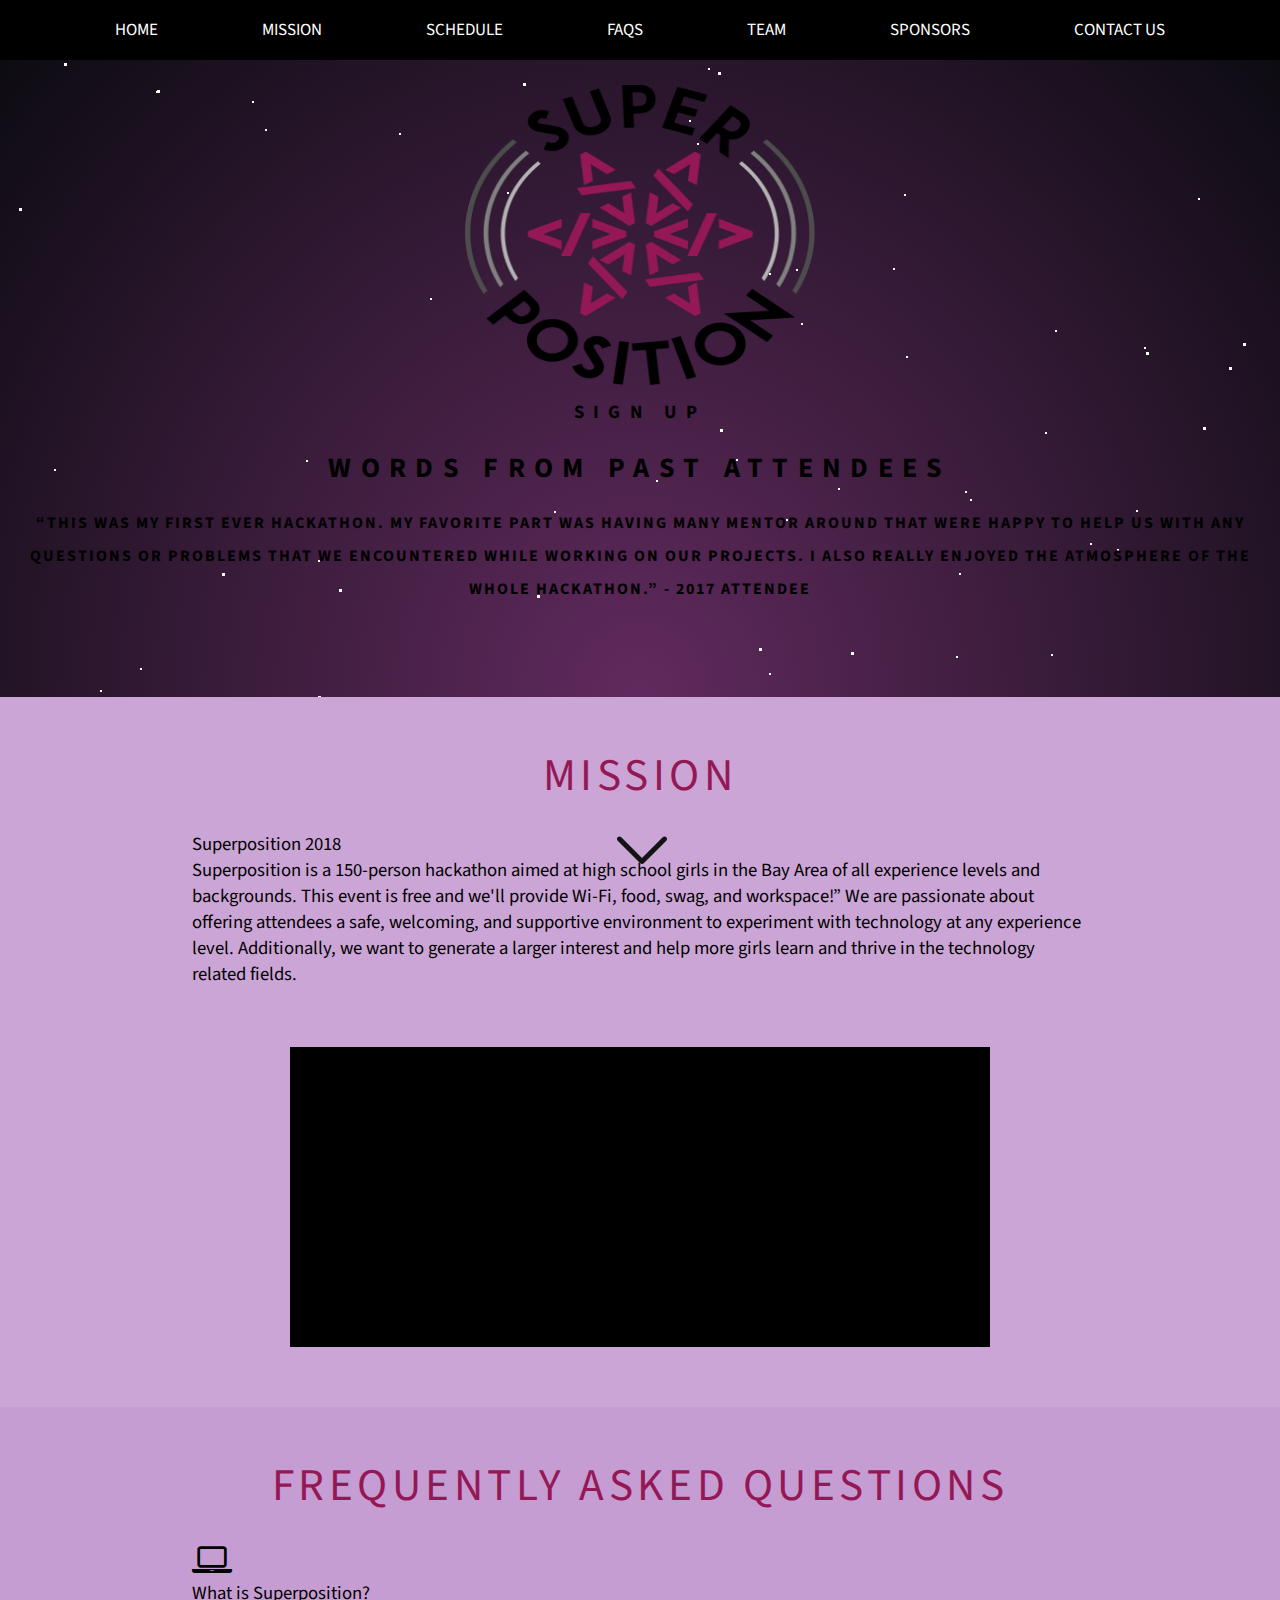
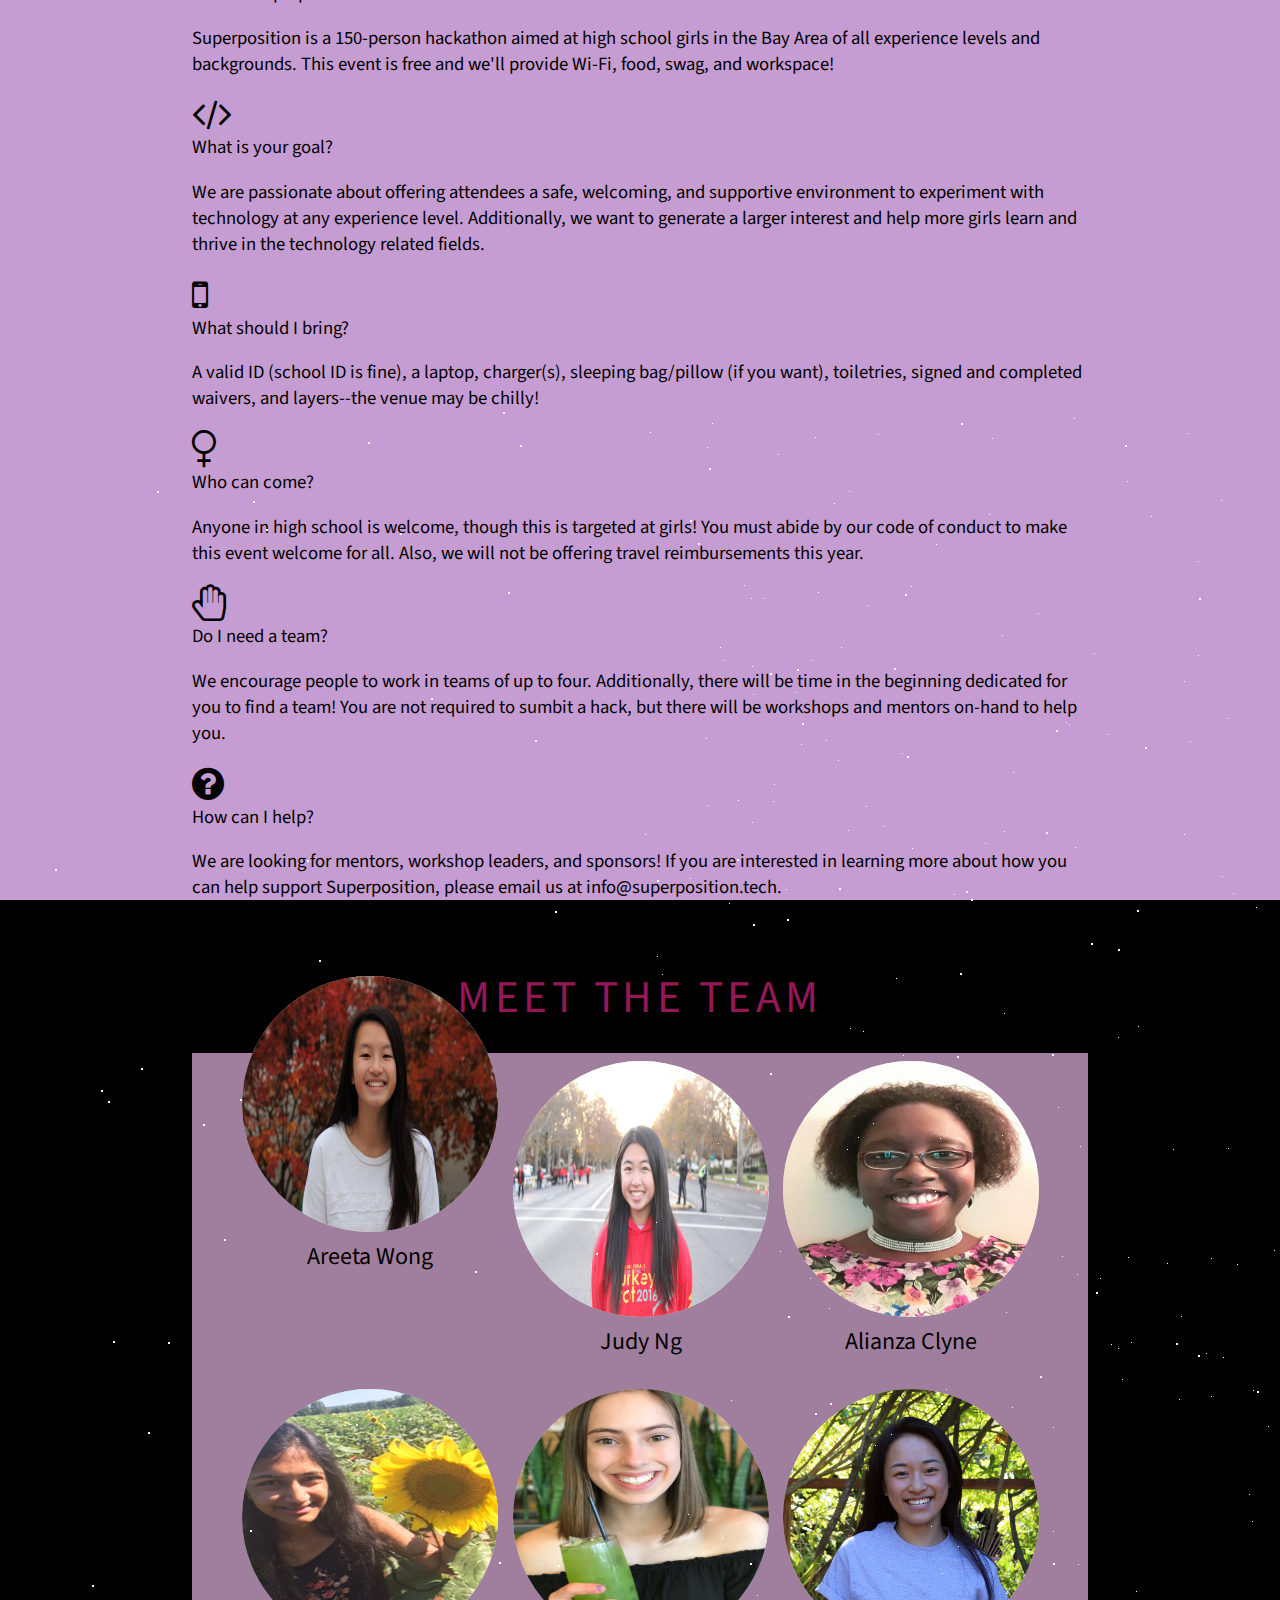
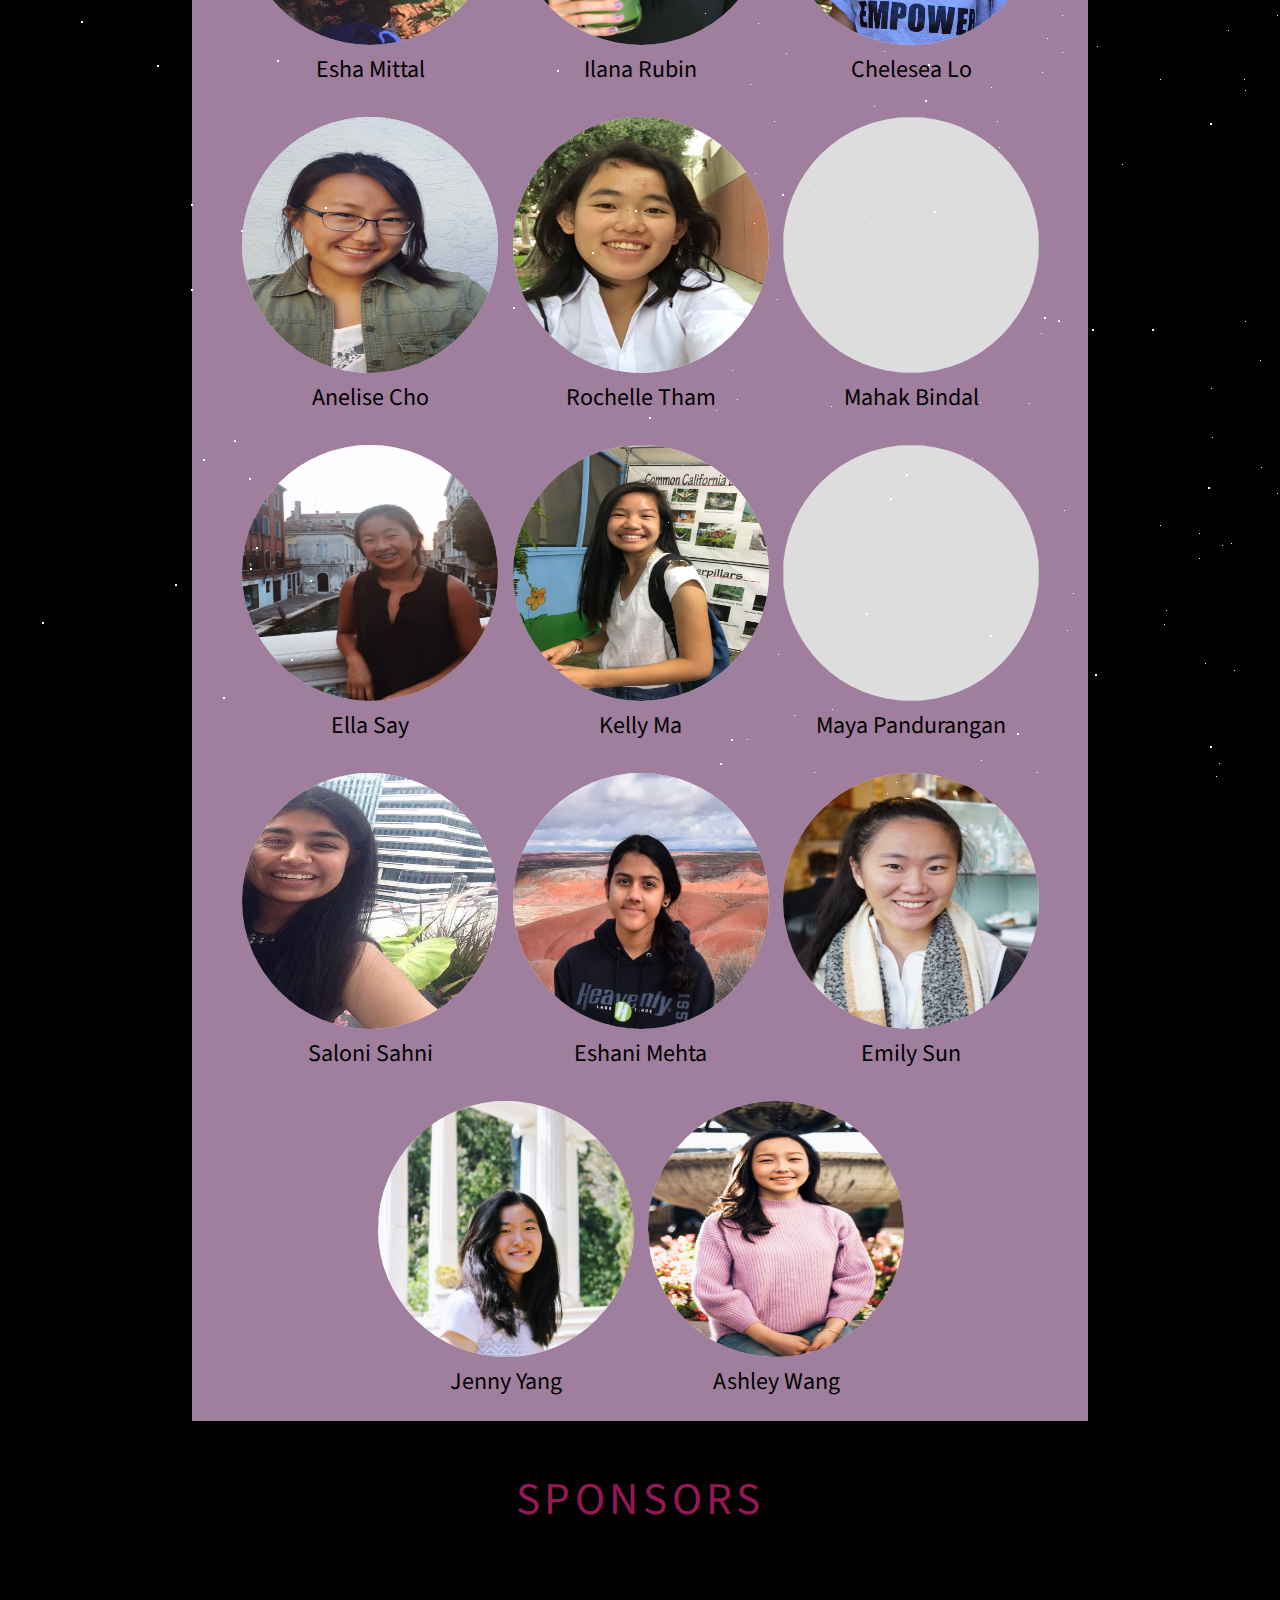
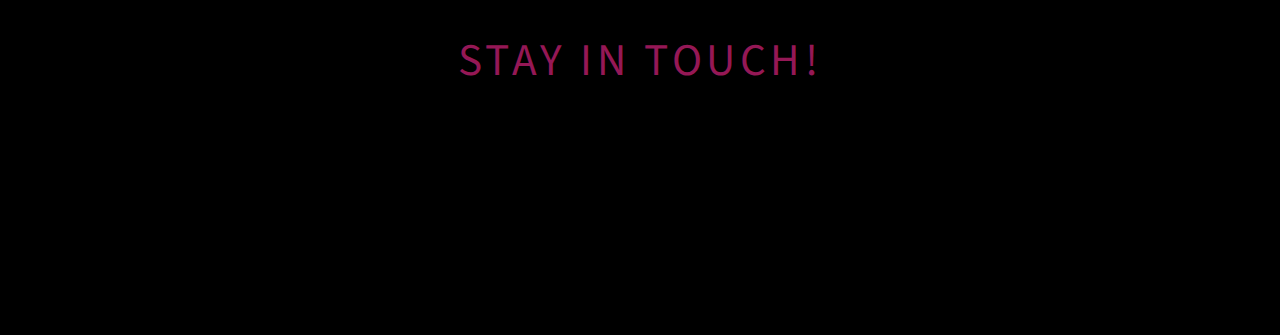
==== commit 77df23c5: "Update index.html" ====
--- a/websitedraft/index.html
+++ b/websitedraft/index.html
@@ -365,29 +365,31 @@
 	       
  <figure>
 <p class="hoverable">Director</p>
-    <span class="hoverable" style="margin-left: 50px"><a href="http://facebook.com/areetaw"><i class="fa fa-facebook" aria-hidden="true"></i></a></span>
+   
+    <img src="assets/images/AreetaWong.jpg">
+    <figcaption>Areeta Wong</figcaption>
+     <span class="hoverable" style="margin-left: 50px"><a href="http://facebook.com/areetaw"><i class="fa fa-facebook" aria-hidden="true"></i></a></span>
     <span class="hoverable"><a href="linkedin.com/in/areetaw"><i class="fa fa-linkedin" aria-hidden="true"></i></a></span>
     <span class="hoverable"><a href="twitter.com/areetaw"><i class="fa fa-twitter" aria-hidden="true"></a></i></span>
-    <img src="assets/images/AreetaWong.jpg">
-    <figcaption>Areeta Wong</figcaption>
-    
 	       </figure>	       
 
 <figure>
-	 <p class="hoverable">Sponsorship Director</p>
+	     
+    <img src="assets/images/judy_ng.jpg">
+    <figcaption>Judy Ng</figcaption>
+	<p class="hoverable">Sponsorship Director</p>
     <span class="hoverable" style="margin-left: 50px"><a href="https://www.facebook.com/judy.ng.3511"><i class="fa fa-facebook" aria-hidden="true"></i></a></span>
     <span class="hoverable"><a href="https://www.linkedin.com/in/judy-ng-ab989146/"><i class="fa fa-linkedin" aria-hidden="true"></i></a></span>
-	      
-    <img src="assets/images/judy_ng.jpg">
-    <figcaption>Judy Ng</figcaption>
+	  
     </figure>  
  <figure>
+	  <img src="assets/images/alianza.jpg">
+    <figcaption>Alianza Clyne </figcaption>
 	   <p class="hoverable">Outreach Director</p>
       <span class="hoverable" style="margin-left: 50px"><a href="https://www.facebook.com/smilingeveryday"><i class="fa fa-facebook" aria-hidden="true"></i></a></span>
     <span class="hoverable"><a href="https://www.linkedin.com/in/alianza-clyne/"><i class="fa fa-linkedin" aria-hidden="true"></i></a></span>
  
-    <img src="assets/images/alianza.jpg">
-    <figcaption>Alianza Clyne </figcaption>
+   
    </figure>
 	       
  <figure>
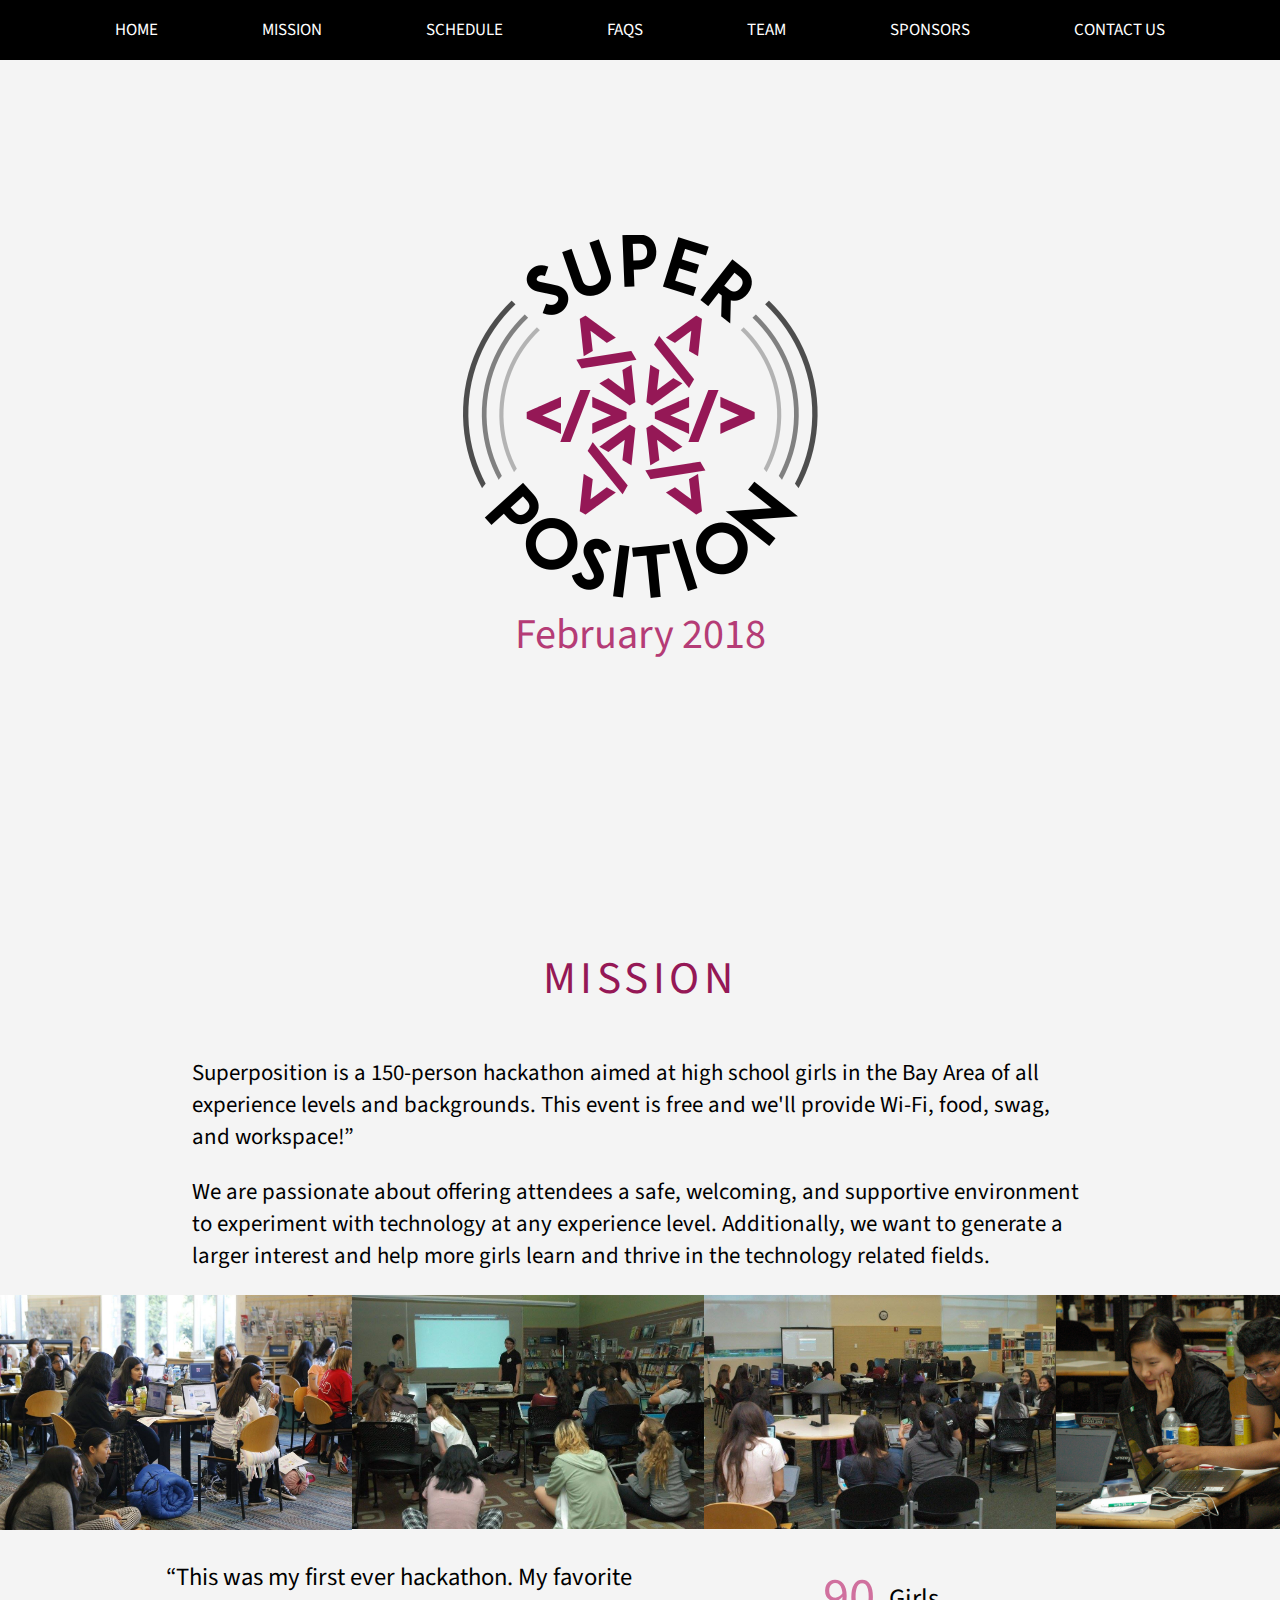
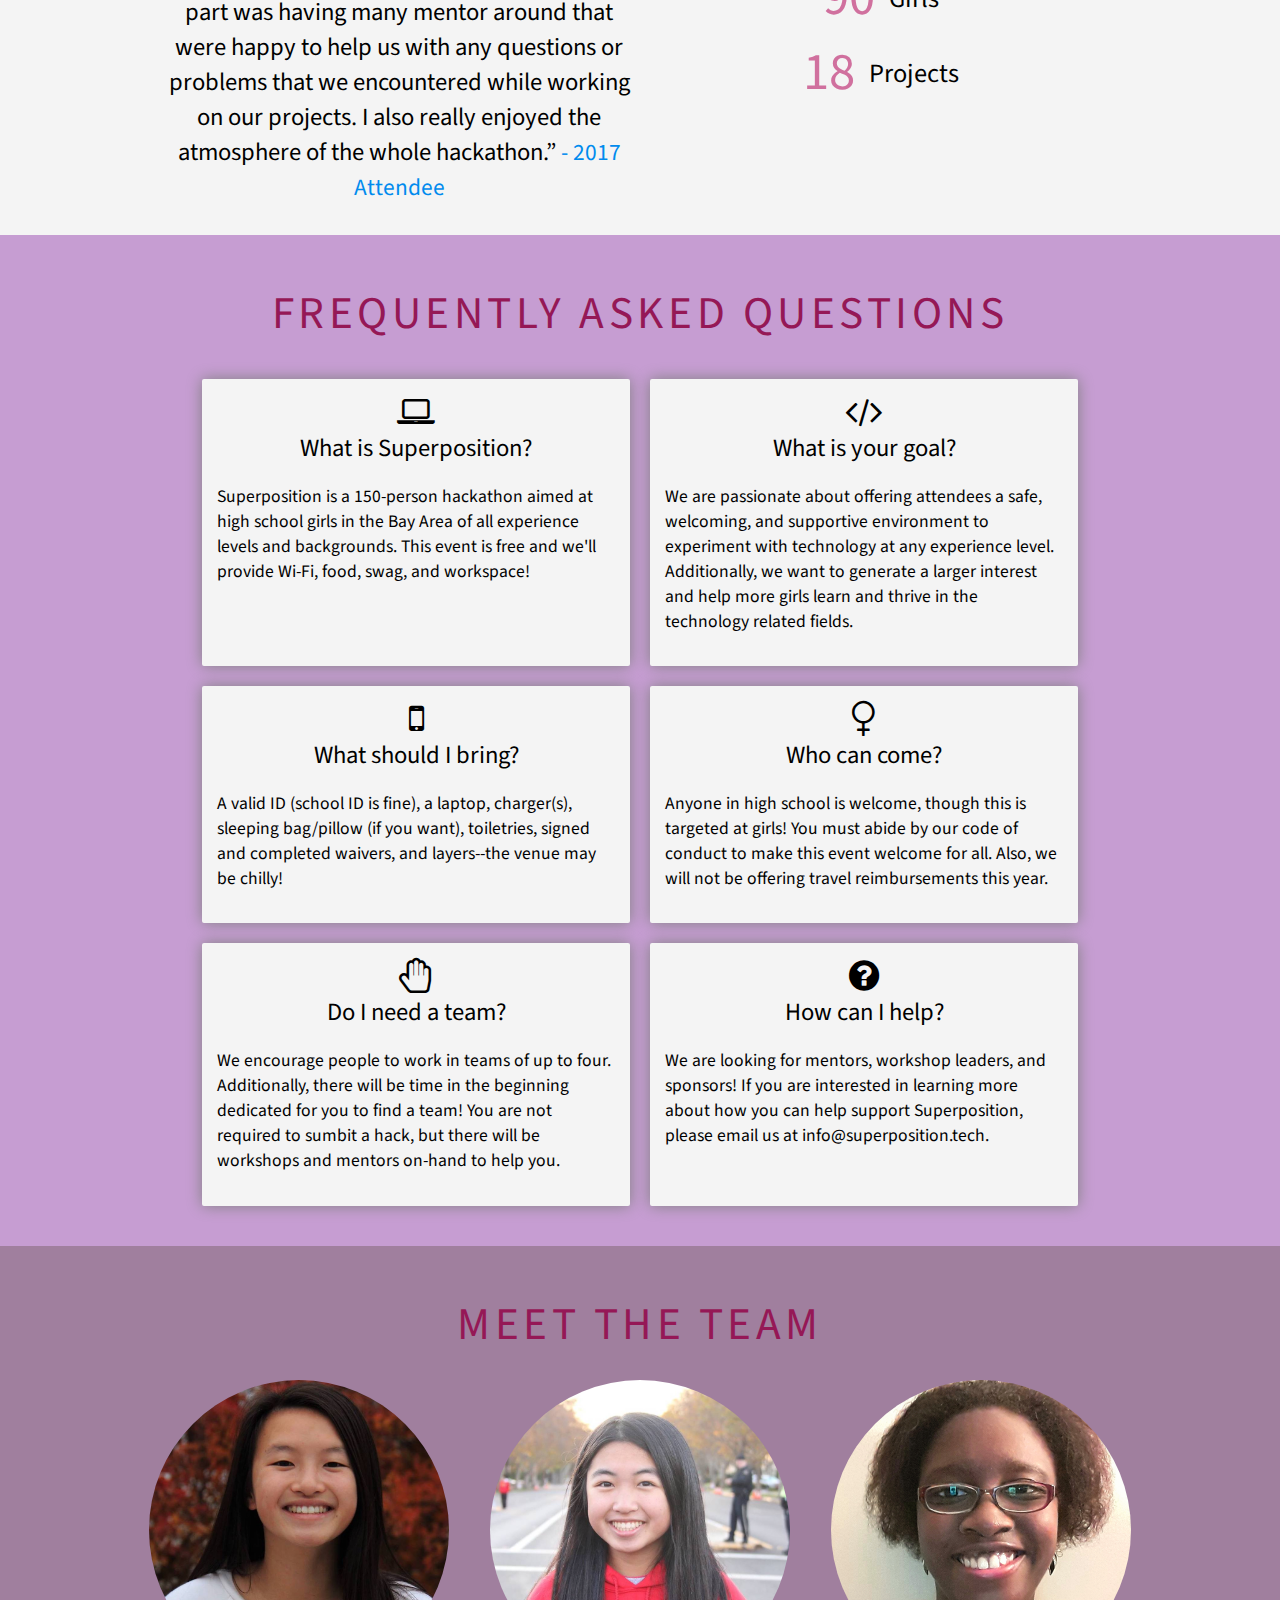
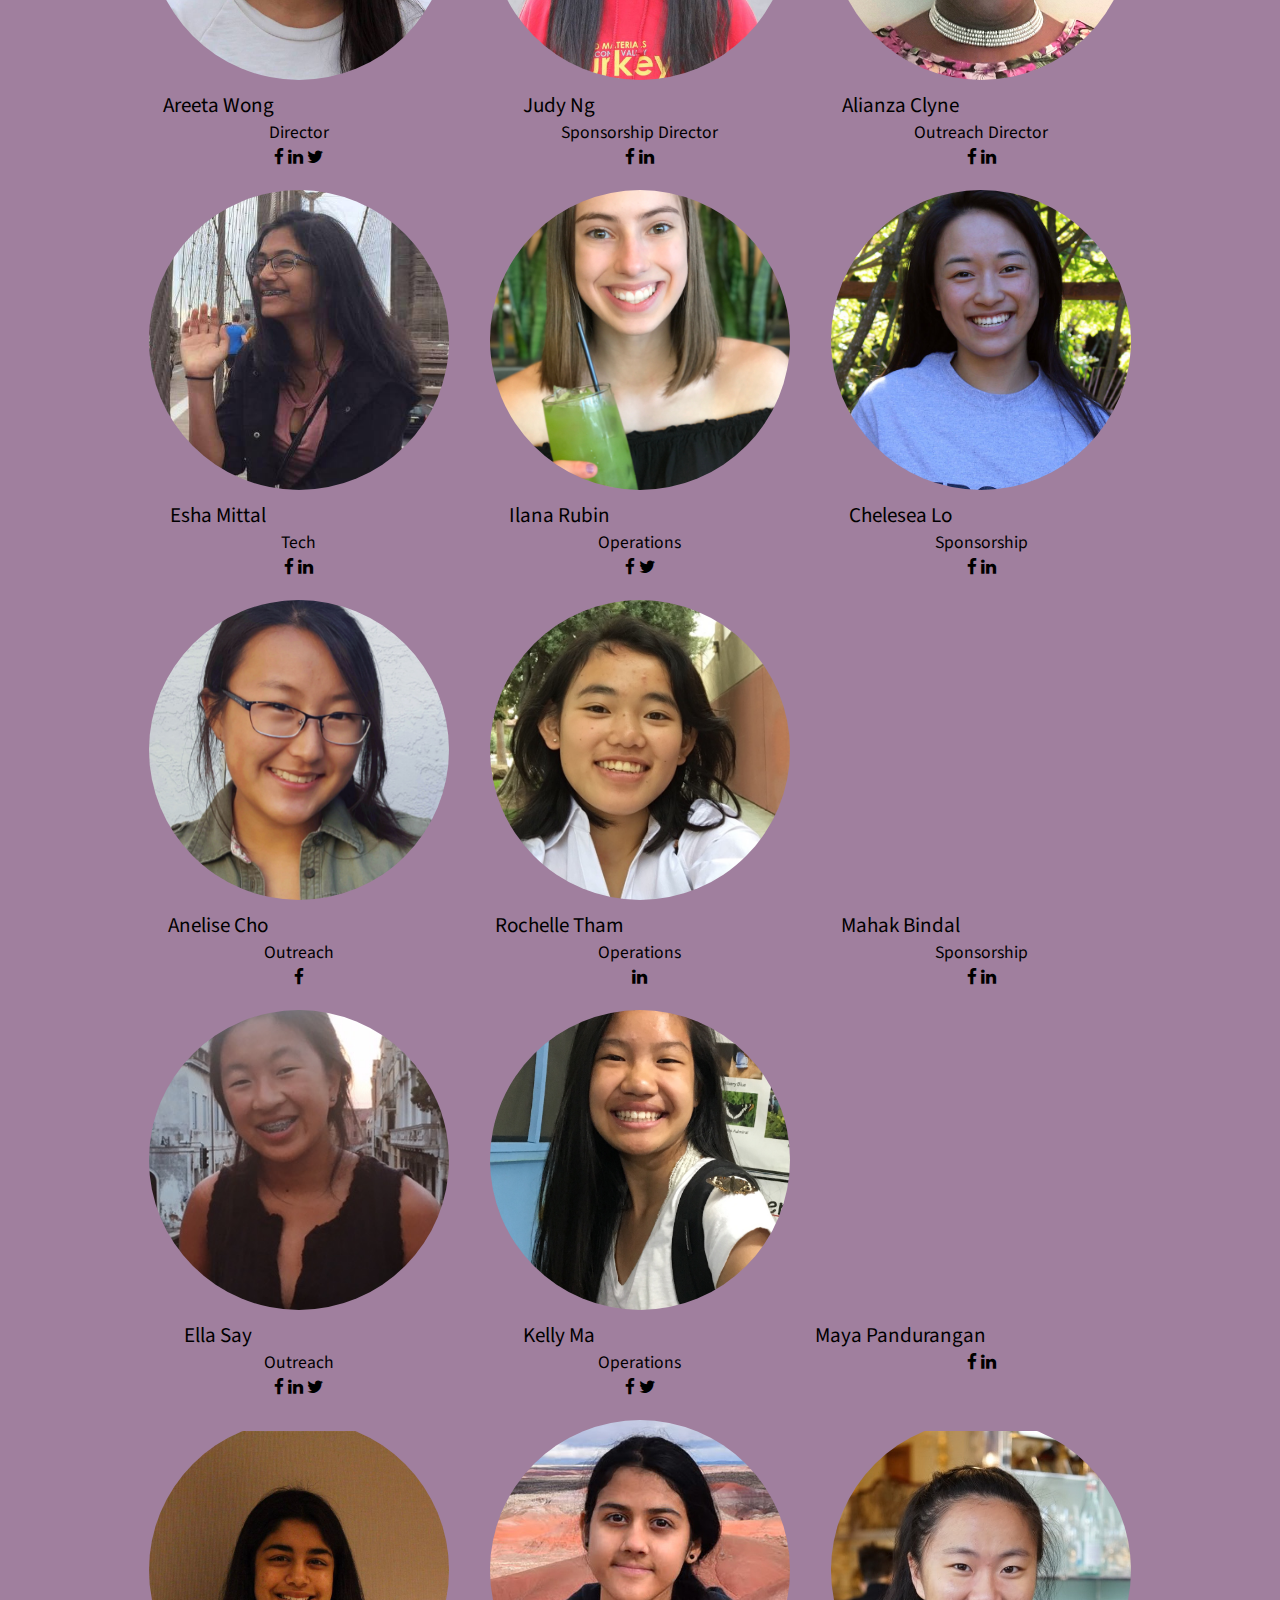
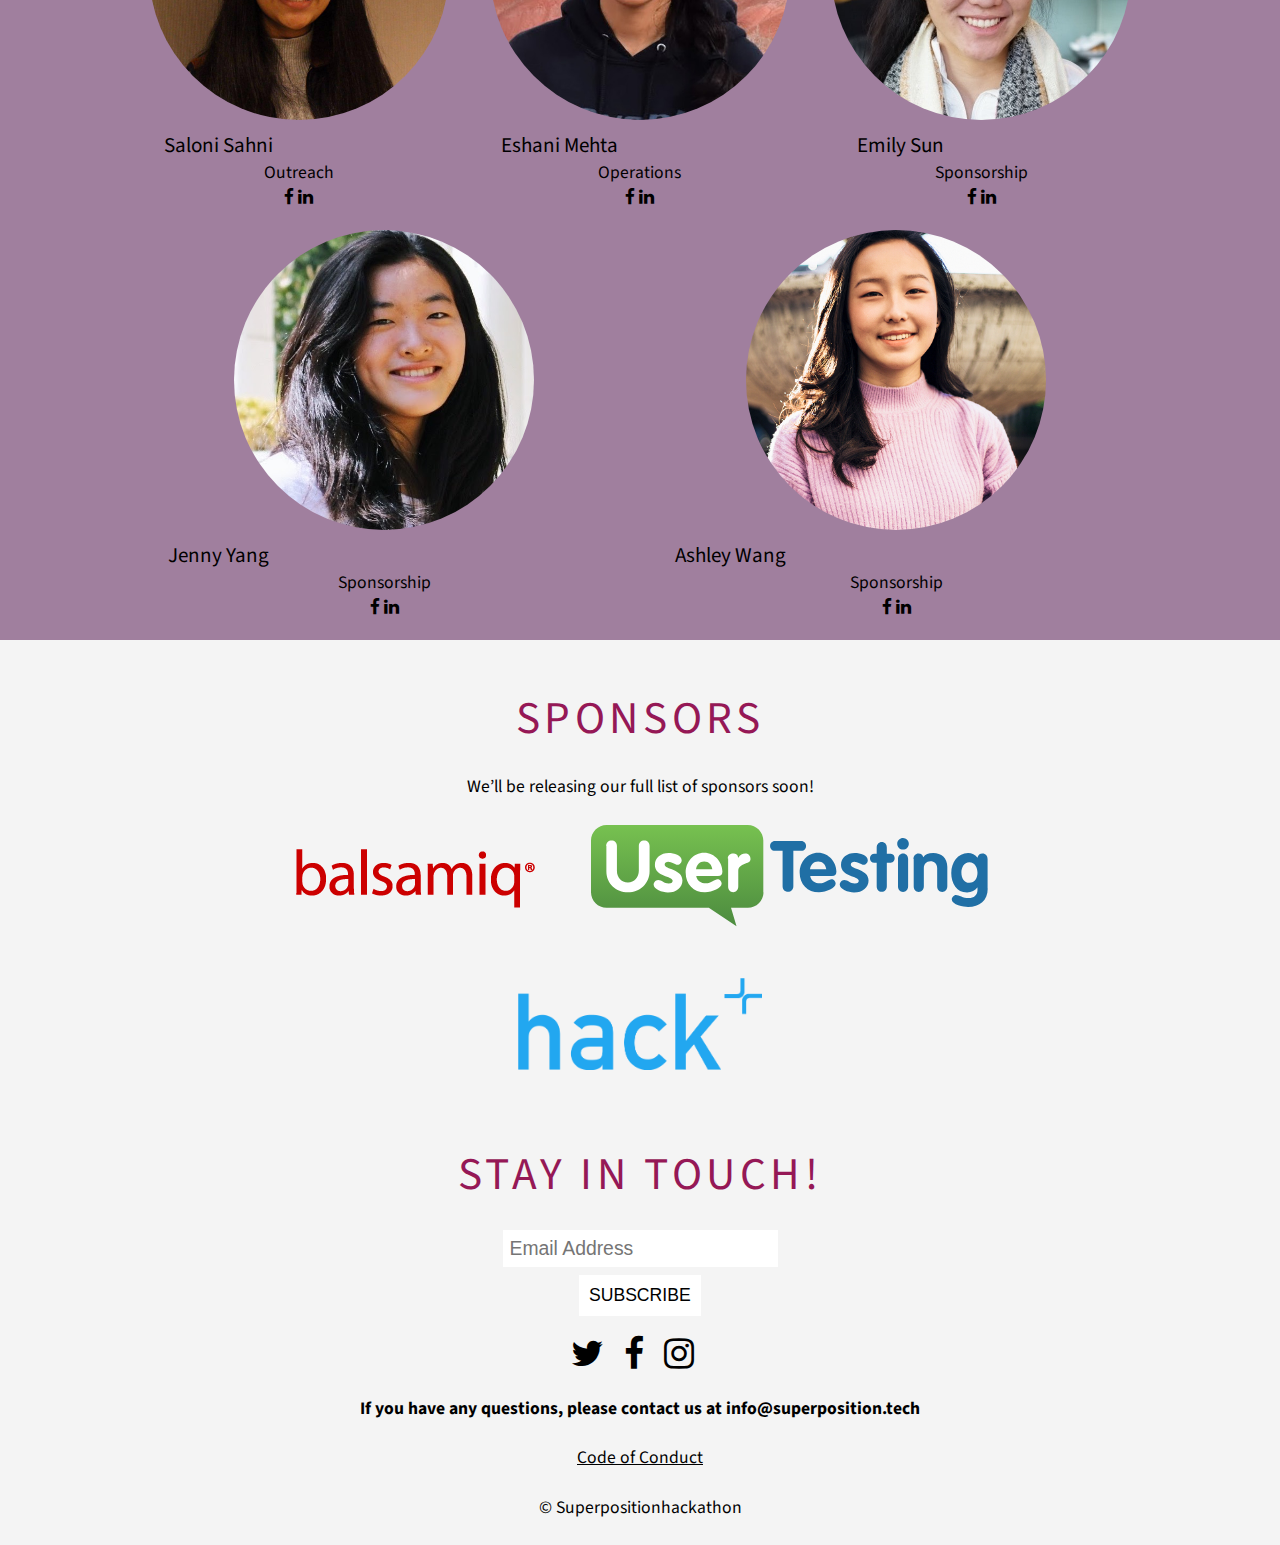
==== commit f9886401: "Update" ====
--- a/websitedraft/index.html
+++ b/websitedraft/index.html
@@ -1,638 +1,365 @@
-
 <!DOCTYPE html>
 <html>
-
-
-<head>
-    <meta charset="UTF-8" />
-    <meta name="viewport" content="width=device-width, initial-scale=1, user-scalable=no">
-    <title>Superposition</title>
-    <link rel="stylesheet" href="assets/css/main.css" />
-    <link rel="stylesheet" href="https://cdnjs.cloudflare.com/ajax/libs/font-awesome/4.7.0/css/font-awesome.min.css">
-    <link href="//cdn-images.mailchimp.com/embedcode/classic-10_7.css" rel="stylesheet" type="text/css">
-    <meta name="google-site-verification" content="ntPILhim-0SXWhIJ9B_HatyQNDF1xprESkQpfIwdJaE" />
-
-
-
-
-
-
-
-
-
-
-
-
-
-
-
-    <style type="text/css">
-        #mc_embed_signup {
-            background: #fff;
-            text-align: center;
-            font: 14px;
-        }
-    </style>
-
-</head>
-
-
-
-
-
-<body>
-
-
-
-<div class="topnav" id="myTopnav">
-<a href="#header">Home</a>
-<a href="#mission">Mission</a>
-<a href="#schedule">Schedule</a>
-<a href="#faq">FAQS</a> 
-<a href="#team">Team</a>
-<a href="#sponsors">Sponsors</a>
-<a href="#socialmedia">Contact Us</a>
-	
-	
-	
-		
-	
-	
-	
-	
-	
-
-
-  
-
-  </div>		
- <section id="header">
-      
-<link href='https://fonts.googleapis.com/css?family=Lato:300,400,700' rel='stylesheet' type='text/css'>
-<div id='stars'></div>
-<div id='stars2'></div>
-<div id='stars3'></div>
-<div id='title'>
-  <span>
-   
-  </span>
-  <br>
-  <span>
-    
-  </span>
-</div>
-
-<!--<canvas id="canvas"></canvas>
-  <script src='http://cdnjs.cloudflare.com/ajax/libs/jquery/2.1.3/jquery.min.js'></script>
-<script src='http://cdnjs.cloudflare.com/ajax/libs/ocanvas/2.8.1/ocanvas.min.js'></script>
-
-    <script src="js.index.js"></script>  -->
-			
-            <div class="content">
-        <center> <img class="image" src="assets/images/logo.png" alt="logo"  style="width:350px;height:380px;padding-top: 80px">
-        <a href="http://bit.ly/attend_superposition" target="_blank">
-         </center>
-         </div>
-         </a>
-        <div class="regbutton">
-            Sign up
-          </div>
-        <h2>Words from Past Attendees</h2>
-            <p class="style5" style="font-size:16px; letter-spacing: 2px; padding-bottom: 70px"> “This was my first ever hackathon. My favorite part was having many mentor around that were happy to help us with any questions or problems that we encountered while working on our projects. I also really enjoyed the atmosphere of the whole hackathon.” - 2017 Attendee</font></p>
-            
-
-
-<link href='https://fonts.googleapis.com/css?family=Lato:300,400,700' rel='stylesheet' type='text/css'>
-<div id='stars'></div>
-<div id='stars2'></div>
-<div id='stars3'></div>
-<div id='title'>
-  <span>
-   
-  </span>
-  <br>
-  <span>
-    
-  </span>
-</div>
-
-
-
-<div href="#mission" class="downArrow bounce">
-<a href="#mission" >
-  <img  width="80" height="80" alt="" src="[data-uri]" >
-  </a>
-</div>
-
-			
-    </section>
-	
-	<section id="mission">
-
-        
-		<div class="content">
-		<div style="padding-top:40px" class="sam">Mission</div>
-		<div class="subtitle">Superposition 2018</div>
-			<div>Superposition is a 150-person hackathon aimed at high school girls in the Bay Area of all experience levels and backgrounds. 
-			This event is free and we'll provide Wi-Fi, food, swag, and workspace!” We are passionate about 
-			offering attendees a safe, welcoming, and supportive environment to experiment with technology at
-			any experience level. Additionally, we want to generate a larger interest and help more girls learn 
-			and thrive in the technology related fields.
-			</div>
-            <div style="padding: 30px;"> </div>
-			<center><div style="width:700px;height:300px;border:1px solid #000; background-color: black;">This is a rectangle!</div></center>	
-			<div style="padding: 30px;"> </div>
-            </section>
-	
-    <!-- <section id="schedule">
-			<div class="content">
-        <div style="padding-top:40px" class="sam"> Schedule </div>
-        <div class="apps"> Applications open early April! </div>
-        <div class="subtitle"> Saturday</div>
-        <table>
-            <tr>
-                <th>Time</th>
-                <th>Event</th>
-            </tr>
-            <tr>
-                <td>6:00 PM</td>
-                <td>Doors Open</td>
-            </tr>
-            <tr>
-                <td>6:30 PM</td>
-                <td>Dinner</td>
-            </tr>
-            <tr>
-                <td>7:00 PM</td>
-                <td>Kickoff and Keynote Speakers</td>
-            </tr>
-            <tr>
-                <td>8:00 PM</td>
-                <td>Start Hacking</td>
-            </tr>
-            <tr>
-                <td>9:00 PM</td>
-                <td>Workshops</td>
-            </tr>
-            <tr>
-                <td>10:00 PM</td>
-                <td>Workshops</td>
-            </tr>
-            <tr>
-                <td>11:00 PM</td>
-                <td>Workshops</td>
-            </tr>
-        </table>
-        <div class="subtitle">Sunday</div>
-        <table>
-            <tr>
-                <th>Time</th>
-                <th>Event</th>
-            </tr>
-            <tr>
-                <td>12:00 AM</td>
-                <td>Midnight Snack</td>
-            </tr>
-            <tr>
-                <td>7:00 AM </td>
-                <td>Breakfast</td>
-            </tr>
-            <tr>
-                <td>9:00 AM</td>
-                <td>Submit Hack through Devpost</td>
-            </tr>
-            <tr>
-                <td>9:30 AM</td>
-                <td>Demo</td>
-            </tr>
-            <tr>
-                <td>10:30 AM</td>
-                <td>Closing Ceremony/Prizes</td>
-            </tr>
-        </table>
-        <div class="subtitle">Workshops</div>
-        <table class="workshops">
-            <tr>
-                <th>Time</th>
-                <th>Event</th>
-                <th>Area</th>
-            </tr>
-            <tr>
-                <td>8:00 PM</td>
-                <td>How to Present Your Hack</td>
-                <td>Teen Area</td>
-            </tr>
-            <tr>
-                <td>8:00 PM</td>
-                <td>Intro to Android Development (download <a href="https://developer.android.com/studio/index.html" target="_blank">Android Studio</a> beforehand)</td>
-                <td>Adult Computers Area</td>
-            </tr>
-            <tr>
-                <td>9:00 PM</td>
-                <td>Raspberry Pi Workshop</td>
-                <td>Teen Area</td>
-            </tr>
-            <tr>
-                <td>9:00 PM</td>
-                <td>Intro to Web Development</td>
-                <td>Teen Area</td>
-            </tr>
-            <tr>
-                <td>10:00 PM</td>
-                <td>Intermediate Android Development</td>
-                <td>Adult Computers Area</td>
-            </tr>
-            <tr>
-                <td>11:00 PM</td>
-                <td>Hands-On Cybersecurity</td>
-                <td>Teen Area</td>
-            </tr>
-            <tr>
-                <td>11:00 PM</td>
-                <td>Introduction to iOS development with Swift (download <a href="https://itunes.apple.com/us/app/xcode/id497799835?mt=12" target="_blank">XCode</a> beforehand)</td>
-                <td>Adult Computers Area</td>
-            </tr>
-        </table>
-        <br>
-			</div> 
-    </section>
--->
-    <section id="faq">
-			<div class="content">
-
-        <div style="padding-top:40px" class="sam">Frequently Asked Questions</div>
-        <div class="flex-container">
-            <div class="flex-box">
+   <head>
+      <meta charset="UTF-8" />
+      <meta name="viewport" content="width=device-width, initial-scale=1, user-scalable=no">
+      <title>Superposition</title>
+      <meta http-equiv="Content-Type" content="text/html; charset=utf-8" />
+      <meta name="description" content="Superposition Hackathon: Coming February 2018">
+      <meta name="keywords" content="Hackathon,Code,Coding,Programming">
+      <meta name="author" content="Superposition">
+      <meta name="viewport" content="width=device-width, initial-scale=1.0">
+      <link rel="stylesheet" href="assets/css/main.css" />
+      <link rel="stylesheet" href="assets/css/style.css" />
+      <link rel="stylesheet" href="https://cdnjs.cloudflare.com/ajax/libs/font-awesome/4.7.0/css/font-awesome.min.css">
+      <link href="//cdn-images.mailchimp.com/embedcode/classic-10_7.css" rel="stylesheet" type="text/css">
+      <meta name="google-site-verification" content="ntPILhim-0SXWhIJ9B_HatyQNDF1xprESkQpfIwdJaE" />
+      <style type="text/css">
+         #mc_embed_signup {
+         background: #fff;
+         text-align: center;
+         font: 14px;
+         }
+      </style>
+   </head>
+   <body>
+      <div class="topnav" id="myTopnav">
+         <a href="#header">Home</a>
+         <a href="#mission">Mission</a>
+         <a href="#schedule">Schedule</a>
+         <a href="#faq">FAQS</a>
+         <a href="#team">Team</a>
+         <a href="#sponsors">Sponsors</a>
+         <a href="#socialmedia">Contact Us</a>
+      </div>
+      <section id="header">
+        <div class="logo">
+          <img class="image" src="assets/images/logo.png" alt="logo" />
+          <div class="date">
+            February 2018
+          </div>
+        </div>
+      </section>
+      <section id="mission">
+        <div class="content">
+          <div style="padding-top:40px" class="sam">Mission</div>
+          <p>
+            Superposition is a 150-person hackathon aimed at high school girls in the Bay Area of all experience levels and backgrounds. This event is free and we'll provide Wi-Fi, food, swag, and workspace!”
+          </p>
+            <p>
+              We are passionate about offering attendees a safe, welcoming, and supportive environment to experiment with technology at any experience level. Additionally, we want to generate a larger interest and help more girls learn and thrive in the technology related fields.
+            </p>
+          </div>
+          <div class="images">
+            <img class="image1" src="assets/images/1.jpg" alt="logo" />
+            <img class="image2" src="assets/images/2.jpg" alt="logo" />
+            <img class="image3" src="assets/images/3.jpg" alt="logo" />
+            <img class="image4" src="assets/images/4.jpg" alt="logo" />
+          </div>
+      </section>
+      <section id="info">
+        <div class="quote">
+          “This was my first ever hackathon. My favorite part was having many mentor around that were happy to help us with any questions or problems that we encountered while working on our projects. I also really enjoyed the atmosphere of the whole hackathon.”
+          <span class="author">
+            - 2017 Attendee
+          </span>
+        </div>
+        <div class="stats">
+          <div class="stat">
+            <span class="value">90</span>
+            <span class="text">Girls</span>
+          </div>
+          <div class="stat">
+            <span class="value">18</span>
+            <span class="text"><a targer="_blank" href="https://superposition.devpost.com/">Projects</a></span>
+          </div>
+        </div>
+      </section>
+      <section id="faq">
+       <div class="content">
+          <div style="padding-top:40px" class="sam">Frequently Asked Questions</div>
+          <div class="flex-container">
+             <div class="flex-box">
                 <div class="icons"> <i class="fa fa-laptop fa-2x"></i> </div>
                 <div class="subtitle"> What is Superposition? </div>
                 <p>Superposition is a 150-person hackathon aimed at high school girls in the Bay Area of all experience levels and backgrounds. This event is free and we'll provide Wi-Fi, food, swag, and workspace!</p>
-            </div>
-            <div class="flex-box">
+             </div>
+             <div class="flex-box">
                 <div class="icons"> <i class="fa fa-code fa-2x"></i> </div>
                 <div class="subtitle"> What is your goal? </div>
                 <p>We are passionate about offering attendees a safe, welcoming, and supportive environment to experiment with technology at any experience level. Additionally, we want to generate a larger interest and help more girls learn and thrive in the technology related fields. </p>
-            </div>
-            <div class="flex-box">
+             </div>
+             <div class="flex-box">
                 <div class="icons"> <i class="fa fa-mobile fa-2x"></i> </div>
                 <div class="subtitle"> What should I bring? </div>
                 <p>A valid ID (school ID is fine), a laptop, charger(s), sleeping bag/pillow (if you want), toiletries, signed and completed waivers, and layers--the venue may be chilly!</p>
-            </div>
-            <div class="flex-box">
+             </div>
+             <div class="flex-box">
                 <div class="icons"> <i class="fa fa-venus fa-2x"></i>
                 </div>
                 <div class="subtitle"> Who can come? </div>
                 <p>Anyone in high school is welcome, though this is targeted at girls! You must abide by our code of conduct to make this event welcome for all. Also, we will not be offering travel reimbursements this year. </p>
-            </div>
-            <div class="flex-box">
+             </div>
+             <div class="flex-box">
                 <div class="icons"> <i class="fa fa-hand-paper-o fa-2x"></i>
                 </div>
                 <div class="subtitle"> Do I need a team? </div>
                 <p>We encourage people to work in teams of up to four. Additionally, there will be time in the beginning dedicated for you to find a team! You are not required to sumbit a hack, but there will be workshops and mentors on-hand to help you. </p>
-            </div>
-            <div class="flex-box">
+             </div>
+             <div class="flex-box">
                 <div class="icons"> <i class="fa fa-question-circle fa-2x"></i>
                 </div>
                 <div class="subtitle"> How can I help? </div>
                 <p>We are looking for mentors, workshop leaders, and sponsors! If you are interested in learning more about how you can help support Superposition, please email us at info@superposition.tech.</p>
+             </div>
+          </div>
+       </div>
+      </section>
+      <section id="team">
+         <div class="content">
+            <div style="padding-top:40px" class="sam">Meet the Team</div>
+            <div class="teampic" id="sam">
+              <div class="member">
+                <div class="crop">
+                  <img src="assets/images/AreetaWong.jpg" />
+                </div>
+                <div class="name">Areeta Wong</div>
+                <div class="position">Director</div>
+                <div class="social">
+                  <a href="http://facebook.com/areetaw"><i class="fa fa-facebook" aria-hidden="true"></i></a>
+                  <a href="linkedin.com/in/areetaw"><i class="fa fa-linkedin" aria-hidden="true"></i></a>
+                  <a href="twitter.com/areetaw"><i class="fa fa-twitter" aria-hidden="true"></i></a>
+                </div>
+              </div>
+              <div class="member">
+                <div class="crop">
+                  <img src="assets/images/judy_ng.jpg" />
+                </div>
+                <div class="name">Judy Ng</div>
+                <div class="position">Sponsorship Director</div>
+                <div class="social">
+                  <a href="https://www.facebook.com/judy.ng.3511"><i class="fa fa-facebook" aria-hidden="true"></i></a>
+                  <a href="https://www.linkedin.com/in/judy-ng-ab989146/"><i class="fa fa-linkedin" aria-hidden="true"></i></a>
+                </div>
+              </div>
+               <div class="member">
+                 <div class="crop">
+                   <img src="assets/images/alianza.jpg">
+                 </div>
+                 <div class="name">Alianza Clyne </div>
+                 <div class="position">Outreach Director</div>
+                 <div class="social">
+                   <a href="https://www.facebook.com/smilingeveryday"><i class="fa fa-facebook" aria-hidden="true"></i></a>
+                   <a href="https://www.linkedin.com/in/alianza-clyne/"><i class="fa fa-linkedin" aria-hidden="true"></i></a>
+                 </div>
+               </div>
+               <div class="member">
+                 <div class="crop">
+                   <img src="assets/images/esha.jpg">
+                 </div>
+                 <div class="name">Esha Mittal</div>
+                 <div class="position">Tech</div>
+                 <div class="social">
+                   <a href="http://facebook.com/areetaw"><i class="fa fa-facebook" aria-hidden="true"></i></a>
+                   <a href="linkedin.com/in/areetaw"><i class="fa fa-linkedin" aria-hidden="true"></i></a>
+                 </div>
+               </div>
+               <div class="member">
+                 <div class="crop">
+                   <img src="assets/images/Ilana.jpg">
+                 </div>
+                 <div class="name">Ilana Rubin</div>
+                 <div class="position">Operations</div>
+                 <div class="social">
+                   <a href="https://www.facebook.com/ilana.rubin.10"><i class="fa fa-facebook" aria-hidden="true"></i></a>
+                   <a href="twitter.com/areetaw"><i class="fa fa-twitter" aria-hidden="true"></i></a>
+                 </div>
+               </div>
+               <div class="member">
+                 <div class="crop">
+                   <img src="assets/images/chelsea.jpg">
+                 </div>
+                 <div class="name">Chelesea Lo </div>
+                 <div class="position">Sponsorship</div>
+                 <div class="social">
+                   <a href="https://www.facebook.com/profile.php?id=100007496716852"><i class="fa fa-facebook" aria-hidden="true"></i></a>
+                   <a href="linkedin.com/in/chelsea-l-11b48511b"><i class="fa fa-linkedin" aria-hidden="true"></i></a>
+                 </div>
+               </div>
+               <div class="member">
+                 <div class="crop">
+                   <img src="assets/images/Anelise.jpg">
+                 </div>
+                 <div class="name">Anelise Cho</div>
+                 <div class="position">Outreach</div>
+                 <div class="social">
+                   <a href="http://facebook.com/areetaw"><i class="fa fa-facebook" aria-hidden="true"></i></a>
+                 </div>
+               </div>
+               <div class="member">
+                 <div class="crop">
+                   <img src="assets/images/rochelle.jpeg">
+                 </div>
+                 <div class="name">Rochelle Tham</div>
+                 <div class="position">Operations</div>
+                 <div class="social">
+                   <a href="https://www.linkedin.com/in/rochelle-t-7267ab121/"><i class="fa fa-linkedin" aria-hidden="true"></i></a>
+                 </div>
+               </div>
+               <div class="member">
+                 <div class="crop">
+                   <img src="assets/images/mahak.JPG">
+                 </div>
+                 <div class="name">Mahak Bindal</div>
+                 <div class="position">Sponsorship</div>
+                 <div class="social">
+                   <a href="https://www.facebook.com/mahakbindal07"><i class="fa fa-facebook" aria-hidden="true"></i></a>
+                   <a href="https://www.linkedin.com/in/mahakbindal/"><i class="fa fa-linkedin" aria-hidden="true"></i></a>
+                 </div>
+               </div>
+               <div class="member">
+                 <div class="crop">
+                   <img src="assets/images/Ella.jpeg">
+                 </div>
+                 <div class="name">Ella Say</div>
+                 <div class="position">Outreach</div>
+                 <div class="social">
+                   <a href="https://www.facebook.com/ella.say.50"><i class="fa fa-facebook" aria-hidden="true"></i></a>
+                   <a href="linkedin.com/in/areetaw"><i class="fa fa-linkedin" aria-hidden="true"></i></a>
+                   <a href="twitter.com/areetaw"><i class="fa fa-twitter" aria-hidden="true"></i></a>
+                 </div>
+               </div>
+               <div class="member">
+                 <div class="crop">
+                   <img src="assets/images/kelly.JPG">
+                 </div>
+                 <div class="name">Kelly Ma</div>
+                 <div class="position">Operations</div>
+                 <div class="social">
+                   <a href="http://facebook.com/areetaw"><i class="fa fa-facebook" aria-hidden="true"></i></a>
+                   <a href="https://twitter.com/ellaksay_"><i class="fa fa-twitter" aria-hidden="true"></i></a>
+                 </div>
+               </div>
+               <div class="member">
+                 <div class="crop">
+                   <img src="assets/images/maya.jpg">
+                 </div>
+                 <div class="name">Maya Pandurangan</div>
+                 <div class="position"></div>
+                 <div class="social">
+                   <a href="https://www.facebook.com/mayapandurangan"><i class="fa fa-facebook" aria-hidden="true"></i></a>
+                   <a href="https://www.linkedin.com/in/maya-pandurangan/"><i class="fa fa-linkedin" aria-hidden="true"></i></a>
+                 </div>
+               </div>
+               <div class="member">
+                 <div class="crop">
+                   <img src="assets/images/saloni.jpg">
+                 </div>
+                 <div class="name">Saloni Sahni</div>
+                 <div class="position">Outreach</div>
+                 <div class="social">
+                   <a href="https://www.facebook.com/mango.enthusiast"><i class="fa fa-facebook" aria-hidden="true"></i></a>
+                   <a href="https://www.linkedin.com/in/saloni-s-1425b4133/"><i class="fa fa-linkedin" aria-hidden="true"></i></a>
+                 </div>
+               </div>
+
+               <div class="member">
+                 <div class="crop">
+                   <img src="assets/images/eshani.jpg">
+                 </div>
+                 <div class="name">Eshani Mehta</div>
+                 <div class="position">Operations</div>
+                 <div class="social">
+                   <a href="https://www.facebook.com/eshani.mehta.9"><i class="fa fa-facebook" aria-hidden="true"></i></a>
+                   <a href="https://www.linkedin.com/in/eshanimehta/"><i class="fa fa-linkedin" aria-hidden="true"></i></a>
+                 </div>
+               </div>
+
+               <div class="member">
+                 <div class="crop">
+                   <img src="assets/images/emily.jpg">
+                 </div>
+                 <div class="name">Emily Sun</div>
+                 <div class="position">Sponsorship</div>
+                 <div class="social">
+                   <a href="https://www.facebook.com/emily.sun.9659"><i class="fa fa-facebook" aria-hidden="true"></i></a>
+                   <a href="https://www.linkedin.com/in/emily-s-094825118/"><i class="fa fa-linkedin" aria-hidden="true"></i></a>
+                 </div>
+               </div>
+               <div class="member">
+                 <div class="crop">
+                   <img src="assets/images/JennyYang.jpg">
+                 </div>
+                 <div class="name">Jenny Yang</div>
+                 <div class="position">Sponsorship</div>
+                 <div class="social">
+                   <a href="Facebook.com/Jenny.jyang"><i class="fa fa-facebook" aria-hidden="true"></i></a>
+                   <a href="https://www.linkedin.com/in/jenny-y-6772a6127"><i class="fa fa-linkedin" aria-hidden="true"></i></a>
+                 </div>
+               </div>
+               <div class="member">
+                 <div class="crop">
+                   <img src="assets/images/ashley.JPG">
+                 </div>
+                 <div class="name">Ashley Wang</div>
+                 <div class="position">Sponsorship</div>
+                 <div class="social">
+                   <a href="https://www.facebook.com/ashley.wang.3760"><i class="fa fa-facebook" aria-hidden="true"></i></a>
+                   <a href="https://www.linkedin.com/in/ashley-w-a77b4b123/"><i class="fa fa-linkedin" aria-hidden="true"></i></a>
+                 </div>
+               </div>
             </div>
-
-        </div>
-        </div>
-			</div>
-		</section>
-	<!--unnecessary sign up-->
-   <!-- <section id="signup">
-			<div class="content">
-        <a href="http://bit.ly/attend_superposition" target="_blank">
-          <div class="regbutton">
-            Sign up
-          </div>
-        </a>
-        <div id="mc_embed_signup">
-            <form action="//tech.us15.list-manage.com/subscribe/post?u=9c5ba89f3c694a2e77f0f09fb&amp;id=27e401b367" method="post" id="mc-embedded-subscribe-form" name="mc-embedded-subscribe-form" class="validate" target="_blank" novalidate>
-                <div id="mc_embed_signup_scroll">
-                    <div class="sam">Subscribe to Our Mailing List!</div>
-                    <div class="indicates-required"><span class="asterisk">*</span> indicates required</div>
-                    <div class="mc-field-group">
-                        <label for="mce-EMAIL">Email Address <span class="asterisk">*</span> </label>
-                        <input type="email" value="" name="EMAIL" class="required email" id="mce-EMAIL">
-                    </div>
-                    <div class="mc-field-group">
-                        <label for="mce-FNAME">First Name </label>
-                        <input type="text" value="" name="FNAME" class="" id="mce-FNAME">
-                    </div>
-                    <div class="mc-field-group">
-                        <label for="mce-LNAME">Last Name </label>
-                        <input type="text" value="" name="LNAME" class="" id="mce-LNAME">
-                    </div>
-                    <div id="mce-responses" class="clear">
-                        <div class="response" id="mce-error-response" style="display:none"></div>
-                        <div class="response" id="mce-success-response" style="display:none"></div>
-                    </div>
-                    <div style="position: absolute; left: -5000px;" aria-hidden="true">
-                        <input type="text" name="b_9c5ba89f3c694a2e77f0f09fb_27e401b367" tabindex="-1" value="">
-                    </div>
-                    <div class="clear">
-                        <input type="submit" value="Subscribe" name="subscribe" id="mc-embedded-subscribe" class="button">
-                    </div>
-                </div>
-            </form>
-        </div>
-        <script type='text/javascript' src='//s3.amazonaws.com/downloads.mailchimp.com/js/mc-validate.js'></script>
-        <script type='text/javascript'>
-            (function($) {
-                window.fnames = new Array();
-                window.ftypes = new Array();
-                fnames[0] = 'EMAIL';
-                ftypes[0] = 'email';
-                fnames[1] = 'FNAME';
-                ftypes[1] = 'text';
-                fnames[2] = 'LNAME';
-                ftypes[2] = 'text';
-            }(jQuery));
-            var $mcj = jQuery.noConflict(true);
-        </script>
-			</div>
-    </section> -->
-     
-
-<section>
-	
-<div class="content">
-
-        <div style="padding-top:40px" class="sam">Meet the Team</div>
-       <div class="teampict" id="team">
-	       
- <figure>
-<p class="hoverable">Director</p>
-   
-    <img src="assets/images/AreetaWong.jpg">
-    <figcaption>Areeta Wong</figcaption>
-     <span class="hoverable" style="margin-left: 50px"><a href="http://facebook.com/areetaw"><i class="fa fa-facebook" aria-hidden="true"></i></a></span>
-    <span class="hoverable"><a href="linkedin.com/in/areetaw"><i class="fa fa-linkedin" aria-hidden="true"></i></a></span>
-    <span class="hoverable"><a href="twitter.com/areetaw"><i class="fa fa-twitter" aria-hidden="true"></a></i></span>
-	       </figure>	       
-
-<figure>
-	     
-    <img src="assets/images/judy_ng.jpg">
-    <figcaption>Judy Ng</figcaption>
-	<p class="hoverable">Sponsorship Director</p>
-    <span class="hoverable" style="margin-left: 50px"><a href="https://www.facebook.com/judy.ng.3511"><i class="fa fa-facebook" aria-hidden="true"></i></a></span>
-    <span class="hoverable"><a href="https://www.linkedin.com/in/judy-ng-ab989146/"><i class="fa fa-linkedin" aria-hidden="true"></i></a></span>
-	  
-    </figure>  
- <figure>
-	  <img src="assets/images/alianza.jpg">
-    <figcaption>Alianza Clyne </figcaption>
-	   <p class="hoverable">Outreach Director</p>
-      <span class="hoverable" style="margin-left: 50px"><a href="https://www.facebook.com/smilingeveryday"><i class="fa fa-facebook" aria-hidden="true"></i></a></span>
-    <span class="hoverable"><a href="https://www.linkedin.com/in/alianza-clyne/"><i class="fa fa-linkedin" aria-hidden="true"></i></a></span>
- 
-   
-   </figure>
-	       
- <figure>
-    <img src="assets/images/Esha.JPG" class="rotate90">
-    <figcaption>Esha Mittal</figcaption>
-    <p class="hoverable">Tech</p>
-     <span class="hoverable" style="margin-left: 50px"><a href="http://facebook.com/areetaw"><i class="fa fa-facebook" aria-hidden="true"></i></a></span>
-    <span class="hoverable"><a href="linkedin.com/in/areetaw"><i class="fa fa-linkedin" aria-hidden="true"></i></a></span>
-   
-  </figure>
-	       
-	  
-	       
-	       
-	 <figure>
-    <img src="assets/images/Ilana.jpg">
-    <figcaption>Ilana Rubin</figcaption>
-    <p class="hoverable">Operations</p>
-     <span class="hoverable" style="margin-left: 50px"><a href="https://www.facebook.com/ilana.rubin.10"><i class="fa fa-facebook" aria-hidden="true"></i></a></span>
-   <span class="hoverable"><a href="twitter.com/areetaw"><i class="fa fa-twitter" aria-hidden="true"></a></i></span>
-  </figure>
-	       
-  <figure>
-    <img src="assets/images/chelsea.jpg">
-    <figcaption>Chelesea Lo </figcaption>
-    <p class="hoverable">Sponsorship</p>
-      <span class="hoverable" style="margin-left: 50px"><a href="https://www.facebook.com/profile.php?id=100007496716852"><i class="fa fa-facebook" aria-hidden="true"></i></a></span>
-    <span class="hoverable"><a href="linkedin.com/in/chelsea-l-11b48511b"><i class="fa fa-linkedin" aria-hidden="true"></i></a></span>
-  </figure>
-	 
-	        <figure>
-    <img src="assets/images/Anelise.jpg">
-    <figcaption>Anelise Cho</figcaption>
-    <p class="hoverable">Outreach</p>
-      <span class="hoverable" style="margin-left: 50px"><a href="http://facebook.com/areetaw"><i class="fa fa-facebook" aria-hidden="true"></i></a></span>
-    
-  </figure>
-	       
-	       <!--need to drop down to a next line here -->
-	       
-<figure>
-    <img src="assets/images/rochelle.jpeg">
-    <figcaption>Rochelle Tham</figcaption>
-    <p class="hoverable">Operations</p>
-    <span class="hoverable"><a href="https://www.linkedin.com/in/rochelle-t-7267ab121/"><i class="fa fa-linkedin" aria-hidden="true"></i></a></span>
-  </figure>
-
-  <figure>
-    <img src="assets/images/mahak.JPG">
-    <figcaption>Mahak Bindal</figcaption>
-    <p class="hoverable">Sponsorship</p>
-     <span class="hoverable" style="margin-left: 50px"><a href="https://www.facebook.com/mahakbindal07"><i class="fa fa-facebook" aria-hidden="true"></i></a></span>
-    <span class="hoverable"><a href="https://www.linkedin.com/in/mahakbindal/"><i class="fa fa-linkedin" aria-hidden="true"></i></a></span>
-   
-  </figure>
-	        <figure>
-    <img src="assets/images/Ella.jpeg">
-    <figcaption>Ella Say</figcaption>
-    <p class="hoverable">Outreach</p>
-    <span class="hoverable" style="margin-left: 50px"><a href="https://www.facebook.com/ella.say.50"><i class="fa fa-facebook" aria-hidden="true"></i></a></span>
-    <span class="hoverable"><a href="linkedin.com/in/areetaw"><i class="fa fa-linkedin" aria-hidden="true"></i></a></span>
-    <span class="hoverable"><a href="twitter.com/areetaw"><i class="fa fa-twitter" aria-hidden="true"></a></i></span>
-  </figure>
-	             
-	       <!--need to drop down to a next line here -->
-  <figure>
-    <img src="assets/images/kelly.JPG" class="rotate90">
-    <figcaption>Kelly Ma</figcaption>
-    <p class="hoverable">Operations</p>
-    <span class="hoverable" style="margin-left: 50px"><a href="http://facebook.com/areetaw"><i class="fa fa-facebook" aria-hidden="true"></i></a></span>
-  
-    <span class="hoverable"><a href="https://twitter.com/ellaksay_"><i class="fa fa-twitter" aria-hidden="true"></a></i></span>
-  </figure>
-	       
-  <figure>
-    <img src="assets/images/maya.jpg">
-    <figcaption>Maya Pandurangan</figcaption>
-    <p class="hoverable">Sponsorhsip</p>
-     <span class="hoverable" style="margin-left: 50px"><a href="https://www.facebook.com/mayapandurangan"><i class="fa fa-facebook" aria-hidden="true"></i></a></span>
-    <span class="hoverable"><a href="https://www.linkedin.com/in/maya-pandurangan/"><i class="fa fa-linkedin" aria-hidden="true"></i></a></span>
- 
-  </figure>
-	       
-	       <figure>
-    <img src="assets/images/saloni.jpg">
-    <figcaption>Saloni Sahni</figcaption>
-    <p class="hoverable">Outreach</p>
-    <span class="hoverable" style="margin-left: 50px"><a href="https://www.facebook.com/mango.enthusiast"><i class="fa fa-facebook" aria-hidden="true"></i></a></span>
-    <span class="hoverable"><a href="https://www.linkedin.com/in/saloni-s-1425b4133/"><i class="fa fa-linkedin" aria-hidden="true"></i></a></span>
- 
-  </figure>
-	       
-	       <!--need to drop down to a next line here -->
-	       
-	         <figure>
-    <img src="assets/images/eshani.jpg">
-    <figcaption>Eshani Mehta</figcaption>
-    <p class="hoverable">Operations</p>
-     <span class="hoverable" style="margin-left: 50px"><a href="https://www.facebook.com/eshani.mehta.9"><i class="fa fa-facebook" aria-hidden="true"></i></a></span>
-    <span class="hoverable"><a href="https://www.linkedin.com/in/eshanimehta/"><i class="fa fa-linkedin" aria-hidden="true"></i></a></span>
-  </figure>
-	       
-  <figure>
-    <img src="assets/images/emily.JPG">
-    <figcaption>Emily Sun</figcaption>
-    <p class="hoverable">Sponsorship</p>
-     <span class="hoverable" style="margin-left: 50px"><a href="https://www.facebook.com/emily.sun.9659"><i class="fa fa-facebook" aria-hidden="true"></i></a></span>
-    <span class="hoverable"><a href="https://www.linkedin.com/in/emily-s-094825118/"><i class="fa fa-linkedin" aria-hidden="true"></i></a></span>
-    
-  </figure>
-	        <!--need to drop down to a next line here -->
-  <figure>
-    <img src="assets/images/JennyYang.jpg">
-    <figcaption>Jenny Yang</figcaption>
-    <p class="hoverable">Sponsorship</p>
-     <span class="hoverable" style="margin-left: 50px"><a href="Facebook.com/Jenny.jyang"><i class="fa fa-facebook" aria-hidden="true"></i></a></span>
-    <span class="hoverable"><a href="https://www.linkedin.com/in/jenny-y-6772a6127"><i class="fa fa-linkedin" aria-hidden="true"></i></a></span>
-  </figure>
-  
-
-		 <!--need to drop down to a next line here -->
-  <figure>
-    <img src="assets/images/ashley.JPG">
-    <figcaption>Ashley Wang</figcaption>
-    <p class="hoverable">Sponsorship</p>
-    <span class="hoverable" style="margin-left: 50px"><a href="https://www.facebook.com/ashley.wang.3760"><i class="fa fa-facebook" aria-hidden="true"></i></a></span>
-    <span class="hoverable"><a href="https://www.linkedin.com/in/ashley-w-a77b4b123/"><i class="fa fa-linkedin" aria-hidden="true"></i></a></span>
-    
-  </figure>
- 
-	       
-  
-</div>
-	</div>
-	
-        </section>      	
-       
-       <section id = "sponsors">
-       <div class="content">
-       <center><div style="padding-top:40px" class="sam">Sponsors</div><div class="subtitle">We’ll be releasing our full list of sponsors soon!</div>
-       
-      </center>
-        </section>
-        <!--<center>
-    
-          <div class="row partner">
-
-            <a class="sponsor" href="https://girlswhocode.com/" target="_blank">
-              <img alt="Girls Who Code" src="assets/images/gwc.png">
-            </a>
-            <a class="sponsor" href="https://smcl.org/" target="_blank">
-              <img alt="Foster City Library" src="assets/images/library.png">
-            </a>
-          </div>
-          <div class="row gold">
-            <a class="sponsor" href="https://www.box.com/" target="_blank">
-              <img alt="Box" src="assets/images/box.png">
-            </a>
-            <a class="sponsor" href="https://balsamiq.com/" target="_blank">
-              <img alt="Balsamiq" src="assets/images/balsamiq.png">
-            </a>
-            <a class="sponsor" href="https://pivotal.io/" target="_blank">
-              <img alt="Pivotal" src="assets/images/pivotal.png">
-            </a>
-            <a class="sponsor" href="http://www.cloudlendinginc.com/" target="_blank">
-              <img alt="Cloud Lending Solutions" src="assets/images/cls.png">
-            </a>
-            <a class="sponsor" href="http://www.brandmakers.com/" target="_blank">
-              <img alt="Brandmakers" src="assets/images/brandmakers.png">
-            </a>
-            <a class="sponsor" href="https://get.tech/" target="_blank">
-              <img alt="Dot Tech" src="assets/images/dottech.png">
-            </a>
-            <a class="sponsor" href="https://soylent.com/" target="_blank">
-              <img alt="Soylent" src="assets/images/soylent.svg">
-            </a>
-            <a class="sponsor" href="https://www.stickermule.com/" target="_blank">
-              <img alt="Stickermule" src="assets/images/stickermule.png">
-            </a>
-            <a class="sponsor" href="http://www.usertesting.com/" target="_blank">
-              <img alt="UserTesting" src="assets/images/usertesting.svg">
-            </a>
-            <a class="sponsor" href="https://google.com/" target="_blank">
-              <img alt="Google" src="assets/images/google.png">
-            </a> 
-            <a class="sponsor" href="https://twitter.com/" target="_blank">
-              <img alt="Twitter" src="assets/images/twitter.svg">
-            </a>
-            <a class="sponsor" href="http://www.clifbar.com/" target="_blank">
-              <img alt="Clif Bars" src="assets/images/clif.jpg">
-            </a>
-            <a class="sponsor" href="http://guayaki.com/" target="_blank">
-              <img alt="Guayaki" src="assets/images/guayaki.png">
-            </a>
-            <a class="sponsor" href="https://challengerocket.com/" target="_blank">
-              <img alt="Challengerocket" src="assets/images/challengerocket.png">
-            </a>
-            <a class="sponsor" href="https://artofproblemsolving.com/" target="_blank">
-              <img alt="Art of Problem Solving" src="assets/images/aops.png">
-            </a>
-            <a class="sponsor" href="https://devbootcamp.com/" target="_blank">
-              <img alt="Devbootcamp" src="assets/images/devbootcamp.png">
-            </a>
-            <a class="sponsor" href="https://www.github.com/" target="_blank">
-              <img alt="GitHub" src="assets/images/github.png">
-            </a>
-            <a class="sponsor" href="https://twilio.com/" target="_blank">
-              <img alt="Twilio" src="assets/images/twilio.png">
-            </a>
-            <a class="sponsor" href="https://www.jetbrains.com" target="_blank">
-              <img alt="JetBrains" src="assets/images/jetbrains.svg">
-            </a>
-            <a class="sponsor" href="https://www.wikihow.com/" target="_blank">
-              <img alt="wikiHow" src="assets/images/wikihow.jpg">
-            </a>
-            <a class="sponsor" href="https://sketchapp.com/" target="_blank">
-              <img alt="Sketchapp" src="assets/images/sketch.png">
-            </a>
-          </div>
-        </center>
-        <br> </br>
-			</div>
-    </section> -->
-    
-    <section id="socialmedia">
-			
-            <div class="content">
-        <div style="padding-top:40px" class="sam">Stay In Touch!</div>
-        <center>
-            <a href="https://twitter.com/Superpositionfc" target="_blank"><i class="fa fa-twitter fa-2x"></i></a>&nbsp;&nbsp;&nbsp;&nbsp;
-            <a href="https://facebook.com/Superpositionfc" target="_blank"><i class="fa fa-facebook fa-2x"></i></a>&nbsp;&nbsp;&nbsp;&nbsp;
-            <a href="https://instagram.com/Superpositionfc" target="_blank"><i class="fa fa-instagram fa-2x"></i></a>&nbsp;&nbsp;&nbsp;&nbsp;
-        </center>
-        <center>
-          <h4> If you have any questions, please contact us at info@superposition.tech</h4>
-          <a href="https://docs.google.com/document/d/1roH1EFeMqKWrHPBH3Dw3GTQTFy9wbrWshUnHd-lHVvM/edit?usp=sharing" target="_blank"><u>Code of Conduct</u></a>
-        </center>
-        <br/>
-        <center>
-            <div class="copyright"> &copy; Superpositionhackathon</div>
-        </center>
-        <br>
-			</div>
-    </section>
-</body>
+         </div>
+      </section>
+      <section id="sponsors">
+         <div class="content">
+           <center>
+              <div style="padding-top:40px" class="sam">Sponsors</div>
+              <div class="subtitle">We’ll be releasing our full list of sponsors soon!</div>
+           </center>
+            <div class="row host">
+              <a class="sponsor" href="https://balsamiq.com/" target="_blank">
+                <img alt="Balsamiq" src="assets/images/balsamiq.png">
+              </a>
+              <a class="sponsor" href="http://www.usertesting.com/" target="_blank">
+                <img alt="UserTesting" src="assets/images/usertesting.svg">
+              </a>
+            </div>
+            <div class="row partner">
+              <a class="sponsor" href="https://www.hackplus.io/" target="_blank">
+                <img alt="Hack+" src="assets/images/hackplus.png">
+              </a>
+            </div>
+          </div>
+      </section>
+      <section id="socialmedia">
+         <div class="content">
+            <div style="padding-top:40px" class="sam">Stay In Touch!</div>
+            <div class="subscribe">
+              <form action="https://tech.us15.list-manage.com/subscribe/post?u=9c5ba89f3c694a2e77f0f09fb&amp;id=c6cf25b5bf" method="post" id="mc-embedded-subscribe-form" name="mc-embedded-subscribe-form" class="validate" target="_blank" novalidate>
+                <input type="email" value="" name="EMAIL" class="required email" placeholder="Email Address" id="mce-EMAIL">
+                <br>
+                <button type="submit" name="subscribe" id="mc-embedded-subscribe" class="button"><span>SUBSCRIBED</span></button>
+              </form>
+              <script type='text/javascript' src='https://s3.amazonaws.com/downloads.mailchimp.com/js/mc-validate.js'></script><script type='text/javascript'>(function($) {window.fnames = new Array(); window.ftypes = new Array();fnames[0]='EMAIL';ftypes[0]='email';fnames[1]='FNAME';ftypes[1]='text';fnames[2]='LNAME';ftypes[2]='text';}(jQuery));var $mcj = jQuery.noConflict(true);</script>
+            </div>
+            <center>
+               <a href="https://twitter.com/Superpositionfc" target="_blank"><i class="fa fa-twitter fa-2x"></i></a>&nbsp;&nbsp;&nbsp;&nbsp;
+               <a href="https://facebook.com/Superpositionfc" target="_blank"><i class="fa fa-facebook fa-2x"></i></a>&nbsp;&nbsp;&nbsp;&nbsp;
+               <a href="https://instagram.com/Superpositionfc" target="_blank"><i class="fa fa-instagram fa-2x"></i></a>&nbsp;&nbsp;&nbsp;&nbsp;
+            </center>
+            <center>
+               <h4> If you have any questions, please contact us at info@superposition.tech</h4>
+               <a href="https://docs.google.com/document/d/1roH1EFeMqKWrHPBH3Dw3GTQTFy9wbrWshUnHd-lHVvM/edit?usp=sharing" target="_blank"><u>Code of Conduct</u></a>
+            </center>
+            <br/>
+            <center>
+               <div class="copyright"> &copy; Superpositionhackathon</div>
+            </center>
+            <br>
+         </div>
+      </section>
+      <script src="https://ajax.googleapis.com/ajax/libs/jquery/3.2.1/jquery.min.js"></script>
+      <script src="index.js"></script>
+   </body>
 </html>
--- a/websitedraft/assets/css/main.css
+++ b/websitedraft/assets/css/main.css
@@ -1,665 +1,309 @@
 @import url("font-awesome.min.css");
 @import url("https://fonts.googleapis.com/css?family=Source+Sans+Pro:300,300italic,400,400italic,600,600italic,700,700italic");
-
-.site-header.float-header #mainnav ul li a, .site-header.float-header #mainnav ul li::before {
+.site-header.float-header #mainnav ul li a,
+.site-header.float-header #mainnav ul li::before {
     color: yellow;
 }
 
-
-
 .topnav {
-	
-     background: black;/* nav color regular */
+    background: black;
     overflow: hidden;
-	text-align: center;
-	position: fixed;
-	width: 100%;
-}
-
-/* Style the links inside the navigation bar */
+    text-align: center;
+    position: fixed;
+    width: 100%;
+}
+
 .topnav a {
     display: inline-block;
-    color: white; /*text*/
+    color: white;
+    /*text*/
+
     float: top;
     text-transform: uppercase;
-    padding:8px 40px;
-    margin:10px;
+    padding: 8px 40px;
+    margin: 10px;
     text-decoration: none;
     font-size: 17px;
     font-family: 'Source Sans Pro', sans-seri;
-    
-}
-
-/* Change the color of links on hover */
+}
+
 .topnav a:hover {
     background-color: #ddd;
     color: black;
 }
 
-/* Add a color to the active/current link */
 .topnav a.active {
     background-color: blue;
     color: black;
 }
-
-
-
-
-
-html, body {
+section {
+    width: 100%;
+}
+section .content {
+    width: 70%;
     margin: 0 auto;
-    padding: 0 auto;
-    width: 100%;
-    
-
-}
-
-body {
-    font-family: 'Source Sans Pro', sans-seri;
-    font-size: 14pt;
-}
-
-* {
-  box-sizing: border-box;
-  /*border: 1px solid black;*/
-}
-
-a {
-  color: inherit;
-  text-decoration: none;
-}
-
-a:hover {
-  color: inherit;
-  text-decoration: none;
-}
-
-section {
-  
-
-  width: 100%;
-
-}
-section .content {
-  width: 70%;
-  margin: 0 auto;
-}
-
+}
 @media(max-width: 700px) {
-  section .content {
-    width: 95%;
-  }
-}
-
+    section .content {
+        width: 95%;
+    }
+}
 section .content .sam {
-  letter-spacing: 0.1em;
-  line-height: 1.75em;
-  text-transform: uppercase;
-  text-align: center;
-  padding: 15px;
-  font-size: 34pt;
-  color: #951856;
-}
-
-@media(max-width: 700px) {
-  section .content .sam {
-    font-size: 20pt;
-  }
-}
-
-#header{
-background: 
-
-  
-                background-size: 400% 400%;
-                font-weight: 700;
-                text-align: center;
-                height: 100%;
-                background-position: fill;
-                letter-spacing: 0.5em;
-                line-height: 1.75em;
-                text-transform: uppercase;
-          
-  height: 100%;
-  background: radial-gradient(ellipse at bottom, #612A5E 0%, #090a0f 100%);
-  overflow: hidden;
-}
-
-#stars {
-  content:"";
-  background: transparent;
-  box-shadow: 1744px 122px #FFF , 134px 1321px #FFF , 92px 859px #FFF , 235px 1045px #FFF , 366px 912px #FFF , 491px 942px #FFF , 14px 1831px #FFF , 582px 476px #FFF , 588px 1230px #FFF , 1520px 1343px #FFF , 1671px 203px #FFF , 550px 341px #FFF , 1491px 549px #FFF , 558px 161px #FFF , 896px 1823px #FFF , 999px 1463px #FFF , 1557px 636px #FFF , 1754px 1307px #FFF , 1682px 1494px #FFF , 703px 1707px #FFF , 1945px 1847px #FFF , 1151px 1320px #FFF , 980px 144px #FFF , 478px 948px #FFF , 109px 1762px #FFF , 558px 255px #FFF , 719px 1820px #FFF , 588px 748px #FFF , 1899px 174px #FFF , 841px 1771px #FFF , 571px 1588px #FFF , 1155px 353px #FFF , 1879px 1220px #FFF , 1782px 870px #FFF , 407px 1238px #FFF , 1141px 63px #FFF , 1147px 1097px #FFF , 1406px 159px #FFF , 637px 1215px #FFF , 694px 1114px #FFF , 1536px 727px #FFF , 1708px 1512px #FFF , 1147px 880px #FFF , 684px 988px #FFF , 140px 851px #FFF , 1565px 1788px #FFF , 1573px 889px #FFF , 1172px 628px #FFF , 1474px 1978px #FFF , 435px 447px #FFF , 185px 1808px #FFF , 620px 1560px #FFF , 1387px 1196px #FFF , 138px 1854px #FFF , 137px 1499px #FFF , 1721px 1132px #FFF , 10px 32px #FFF , 1931px 1990px #FFF , 209px 91px #FFF , 1876px 1795px #FFF , 1130px 1551px #FFF , 284px 1848px #FFF , 389px 1603px #FFF , 612px 1121px #FFF , 825px 1926px #FFF , 161px 344px #FFF , 1729px 333px #FFF , 1037px 37px #FFF , 844px 1085px #FFF , 1179px 554px #FFF , 50px 478px #FFF , 1864px 704px #FFF , 233px 723px #FFF , 1202px 445px #FFF , 882px 189px #FFF , 362px 735px #FFF , 924px 411px #FFF , 902px 209px #FFF , 104px 185px #FFF , 1599px 1852px #FFF , 1974px 944px #FFF , 438px 1164px #FFF , 401px 1533px #FFF , 191px 1429px #FFF , 251px 1034px #FFF , 1807px 1412px #FFF , 72px 23px #FFF , 1752px 1146px #FFF , 261px 1481px #FFF , 548px 33px #FFF , 710px 1204px #FFF , 355px 1697px #FFF , 581px 100px #FFF , 318px 1146px #FFF , 929px 79px #FFF , 999px 347px #FFF , 155px 292px #FFF , 271px 677px #FFF , 920px 1596px #FFF , 1736px 184px #FFF , 1022px 1790px #FFF , 1465px 1762px #FFF , 820px 526px #FFF , 175px 37px #FFF , 440px 746px #FFF , 681px 1879px #FFF , 690px 1135px #FFF , 1960px 1453px #FFF , 422px 856px #FFF , 1217px 1232px #FFF , 1015px 1695px #FFF , 1933px 492px #FFF , 272px 448px #FFF , 1578px 1487px #FFF , 437px 874px #FFF , 947px 838px #FFF , 1339px 867px #FFF , 1484px 773px #FFF , 764px 66px #FFF , 418px 707px #FFF , 192px 1909px #FFF , 1629px 215px #FFF , 171px 260px #FFF , 1180px 220px #FFF , 488px 857px #FFF , 593px 493px #FFF , 1794px 886px #FFF , 1673px 1977px #FFF , 905px 1193px #FFF , 1372px 1843px #FFF , 1605px 908px #FFF , 659px 181px #FFF , 700px 1758px #FFF , 812px 1200px #FFF , 1800px 1440px #FFF , 1858px 212px #FFF , 628px 1026px #FFF , 1825px 1556px #FFF , 1641px 1750px #FFF , 1195px 1086px #FFF , 1465px 558px #FFF , 1634px 436px #FFF , 1354px 1831px #FFF , 1212px 1485px #FFF , 1491px 994px #FFF , 604px 1279px #FFF , 413px 1131px #FFF , 1677px 1086px #FFF , 841px 47px #FFF , 146px 489px #FFF , 117px 1195px #FFF , 67px 47px #FFF , 883px 258px #FFF , 1801px 1294px #FFF , 594px 1870px #FFF , 649px 531px #FFF , 721px 132px #FFF , 975px 1616px #FFF , 716px 94px #FFF , 295px 791px #FFF , 174px 1814px #FFF , 1130px 298px #FFF , 1747px 1835px #FFF , 605px 1521px #FFF , 78px 743px #FFF , 1685px 311px #FFF , 804px 341px #FFF , 1440px 852px #FFF , 1607px 1692px #FFF , 698px 1112px #FFF , 1153px 1608px #FFF , 539px 999px #FFF , 262px 353px #FFF , 457px 1246px #FFF , 1858px 998px #FFF , 364px 431px #FFF , 1907px 912px #FFF , 541px 916px #FFF , 168px 1384px #FFF , 357px 1321px #FFF , 1859px 1866px #FFF , 1001px 909px #FFF , 842px 1663px #FFF , 369px 1176px #FFF , 932px 1372px #FFF , 1606px 732px #FFF , 1844px 857px #FFF , 974px 1588px #FFF , 804px 1139px #FFF , 65px 1213px #FFF , 1066px 863px #FFF , 1991px 1734px #FFF , 300px 738px #FFF , 1260px 1141px #FFF , 83px 260px #FFF , 1219px 167px #FFF , 613px 990px #FFF , 873px 81px #FFF , 362px 235px #FFF , 373px 372px #FFF , 80px 247px #FFF , 902px 1141px #FFF , 294px 464px #FFF , 766px 1925px #FFF , 1151px 1305px #FFF , 1250px 1593px #FFF , 1289px 119px #FFF , 1525px 1505px #FFF , 234px 1306px #FFF , 571px 858px #FFF , 571px 996px #FFF , 766px 1342px #FFF , 1371px 716px #FFF , 711px 1939px #FFF , 904px 1797px #FFF , 424px 1710px #FFF , 762px 1614px #FFF , 1389px 1290px #FFF , 905px 689px #FFF , 352px 38px #FFF , 2000px 1317px #FFF , 597px 864px #FFF , 824px 711px #FFF , 966px 1060px #FFF , 958px 992px #FFF , 1121px 324px #FFF , 1624px 688px #FFF , 1737px 702px #FFF , 1566px 1344px #FFF , 697px 368px #FFF , 291px 1126px #FFF , 1732px 50px #FFF , 712px 1941px #FFF , 1257px 372px #FFF , 317px 1462px #FFF , 222px 309px #FFF , 1139px 647px #FFF , 170px 878px #FFF , 1272px 1511px #FFF , 1009px 1912px #FFF , 1875px 1105px #FFF , 1968px 1370px #FFF , 1193px 687px #FFF , 1498px 611px #FFF , 247px 1993px #FFF , 1686px 1611px #FFF , 937px 340px #FFF , 114px 1423px #FFF , 496px 1191px #FFF , 110px 1284px #FFF , 876px 687px #FFF , 1173px 214px #FFF , 210px 628px #FFF , 302px 1173px #FFF , 1318px 939px #FFF , 1665px 1310px #FFF , 66px 338px #FFF , 1355px 615px #FFF , 1139px 1672px #FFF , 91px 1000px #FFF , 112px 422px #FFF , 89px 503px #FFF , 97px 1599px #FFF , 1031px 1955px #FFF , 1755px 1532px #FFF , 1764px 1930px #FFF , 1822px 1751px #FFF , 133px 401px #FFF , 718px 85px #FFF , 1797px 78px #FFF , 520px 1725px #FFF , 226px 406px #FFF , 1561px 1574px #FFF , 340px 1602px #FFF , 718px 976px #FFF , 1823px 570px #FFF , 1298px 484px #FFF , 1023px 1903px #FFF , 1266px 1334px #FFF , 763px 877px #FFF , 223px 631px #FFF , 1761px 1293px #FFF , 878px 1px #FFF , 973px 696px #FFF , 975px 1841px #FFF , 1276px 302px #FFF , 1399px 1324px #FFF , 1706px 872px #FFF , 341px 1960px #FFF , 1384px 1655px #FFF , 1897px 767px #FFF , 68px 405px #FFF , 705px 310px #FFF , 194px 103px #FFF , 1432px 368px #FFF , 1262px 1682px #FFF , 1933px 1526px #FFF , 263px 655px #FFF , 1031px 1031px #FFF , 1557px 788px #FFF , 1558px 1360px #FFF , 812px 421px #FFF , 1951px 734px #FFF , 1567px 498px #FFF , 1832px 1229px #FFF , 913px 164px #FFF , 1907px 1273px #FFF , 533px 749px #FFF , 1235px 951px #FFF , 645px 1959px #FFF , 92px 1570px #FFF , 1169px 1434px #FFF , 118px 1223px #FFF , 583px 957px #FFF , 1245px 316px #FFF , 527px 863px #FFF , 372px 1007px #FFF , 244px 1251px #FFF , 314px 494px #FFF , 1842px 1463px #FFF , 1315px 730px #FFF , 1655px 1366px #FFF , 482px 979px #FFF , 340px 1808px #FFF , 256px 578px #FFF , 858px 1792px #FFF , 1965px 403px #FFF , 454px 253px #FFF , 1664px 698px #FFF , 1974px 750px #FFF , 262px 1801px #FFF , 1652px 1076px #FFF , 992px 711px #FFF , 1792px 1323px #FFF , 700px 1748px #FFF , 855px 966px #FFF , 1833px 1747px #FFF , 402px 1272px #FFF , 1391px 1039px #FFF , 1395px 1538px #FFF , 397px 1972px #FFF , 744px 1403px #FFF , 1784px 1046px #FFF , 111px 198px #FFF , 1827px 473px #FFF , 1347px 1891px #FFF , 1238px 1081px #FFF , 189px 908px #FFF , 1513px 542px #FFF , 673px 981px #FFF , 720px 1184px #FFF , 373px 792px #FFF , 1470px 1631px #FFF , 16px 822px #FFF , 1935px 829px #FFF , 364px 613px #FFF , 223px 899px #FFF , 1233px 874px #FFF , 1441px 1834px #FFF , 719px 894px #FFF , 76px 1610px #FFF , 296px 685px #FFF , 572px 1637px #FFF , 349px 114px #FFF , 1670px 1802px #FFF , 979px 928px #FFF , 1589px 574px #FFF , 756px 194px #FFF , 616px 507px #FFF , 271px 186px #FFF , 198px 360px #FFF , 1916px 418px #FFF , 721px 667px #FFF , 1937px 1908px #FFF , 17px 556px #FFF , 345px 443px #FFF , 718px 760px #FFF , 1922px 310px #FFF , 1185px 887px #FFF , 1745px 1848px #FFF , 909px 847px #FFF , 1170px 134px #FFF , 1773px 1133px #FFF , 1099px 233px #FFF , 1122px 1524px #FFF , 866px 907px #FFF , 398px 213px #FFF , 1287px 886px #FFF , 1194px 149px #FFF , 1876px 1667px #FFF , 332px 1658px #FFF , 146px 1253px #FFF , 958px 211px #FFF , 643px 47px #FFF , 1213px 1339px #FFF , 1637px 1939px #FFF , 1601px 355px #FFF , 256px 1982px #FFF , 989px 1609px #FFF , 1179px 701px #FFF , 685px 1463px #FFF , 1910px 465px #FFF , 764px 1930px #FFF , 1856px 433px #FFF , 720px 367px #FFF , 1821px 416px #FFF , 48px 1114px #FFF , 716px 489px #FFF , 174px 1972px #FFF , 115px 1373px #FFF , 1487px 141px #FFF , 1919px 1362px #FFF , 1662px 859px #FFF , 1168px 490px #FFF , 706px 1820px #FFF , 588px 318px #FFF , 107px 778px #FFF , 621px 1667px #FFF , 1331px 1996px #FFF , 1404px 1154px #FFF , 860px 1019px #FFF , 1385px 1883px #FFF , 1066px 1951px #FFF , 752px 444px #FFF , 955px 1031px #FFF , 1256px 1899px #FFF , 961px 1455px #FFF , 1101px 84px #FFF , 890px 335px #FFF , 798px 40px #FFF , 138px 54px #FFF , 1934px 252px #FFF , 429px 324px #FFF , 1645px 1522px #FFF , 218px 737px #FFF , 1625px 531px #FFF , 605px 1290px #FFF , 1867px 648px #FFF , 82px 1137px #FFF , 231px 1423px #FFF , 471px 944px #FFF , 1363px 1752px #FFF , 482px 1364px #FFF , 1305px 627px #FFF , 1065px 891px #FFF , 217px 1841px #FFF , 1843px 1501px #FFF , 1681px 734px #FFF , 185px 856px #FFF , 609px 1094px #FFF , 49px 1657px #FFF , 783px 594px #FFF , 1018px 1123px #FFF , 644px 1149px #FFF , 739px 1262px #FFF , 1439px 1187px #FFF , 1789px 1507px #FFF , 941px 791px #FFF , 1319px 1308px #FFF , 498px 626px #FFF , 1594px 858px #FFF , 783px 71px #FFF , 576px 1976px #FFF , 1625px 696px #FFF , 1821px 352px #FFF , 1039px 885px #FFF , 208px 430px #FFF , 124px 198px #FFF , 1964px 686px #FFF , 1440px 1952px #FFF , 231px 1435px #FFF , 1846px 853px #FFF , 1174px 536px #FFF , 1228px 310px #FFF , 1380px 699px #FFF , 1116px 169px #FFF , 1416px 1007px #FFF , 178px 192px #FFF , 1302px 1903px #FFF , 1892px 154px #FFF , 962px 1032px #FFF , 1009px 1916px #FFF , 1549px 1206px #FFF , 899px 968px #FFF , 902px 543px #FFF , 1516px 542px #FFF , 965px 527px #FFF , 1594px 696px #FFF , 856px 1719px #FFF , 1522px 248px #FFF , 1795px 283px #FFF , 1144px 946px #FFF , 1365px 199px #FFF , 359px 1347px #FFF , 1506px 263px #FFF , 433px 1793px #FFF , 201px 247px #FFF , 942px 838px #FFF , 1122px 1065px #FFF , 1997px 108px #FFF , 306px 989px #FFF , 641px 1713px #FFF , 1072px 959px #FFF , 1874px 1079px #FFF , 1938px 269px #FFF , 891px 389px #FFF , 22px 574px #FFF , 727px 474px #FFF , 1671px 1649px #FFF , 98px 400px #FFF , 641px 798px #FFF , 1218px 1051px #FFF , 907px 1485px #FFF , 1002px 1549px #FFF , 1932px 1448px #FFF , 1132px 573px #FFF , 1222px 1147px #FFF , 1009px 451px #FFF , 698px 1940px #FFF , 97px 1123px #FFF , 904px 751px #FFF , 1904px 593px #FFF , 1451px 1658px #FFF , 191px 1606px #FFF , 1346px 482px #FFF , 1935px 1086px #FFF , 1052px 224px #FFF , 526px 1810px #FFF , 1607px 606px #FFF , 427px 1830px #FFF , 1546px 407px #FFF , 1771px 208px #FFF , 1714px 181px #FFF , 1332px 943px #FFF , 1663px 1094px #FFF , 1861px 1747px #FFF , 1429px 1217px #FFF , 1733px 1915px #FFF , 925px 1179px #FFF , 735px 781px #FFF , 1775px 1989px #FFF , 1770px 476px #FFF , 844px 400px #FFF , 1793px 1517px #FFF , 544px 281px #FFF , 725px 344px #FFF , 1274px 764px #FFF , 1845px 339px #FFF , 582px 1745px #FFF , 351px 1287px #FFF , 207px 749px #FFF , 1063px 1411px #FFF , 1246px 342px #FFF , 1538px 166px #FFF , 770px 602px #FFF , 1214px 1971px #FFF , 113px 294px #FFF , 1157px 101px #FFF , 1657px 517px #FFF , 637px 1693px #FFF , 961px 1649px #FFF , 1754px 1572px #FFF , 1885px 659px #FFF , 238px 34px #FFF , 413px 1027px #FFF , 1709px 1556px #FFF , 460px 878px #FFF , 1597px 608px #FFF , 544px 434px #FFF , 1258px 477px #FFF , 565px 1863px #FFF , 426px 322px #FFF , 1917px 850px #FFF , 296px 144px #FFF , 643px 1896px #FFF , 511px 116px #FFF , 359px 847px #FFF , 702px 1133px #FFF , 857px 1371px #FFF , 559px 1758px #FFF , 1615px 1223px #FFF , 1927px 1736px #FFF , 704px 941px #FFF , 1932px 942px #FFF , 1462px 335px #FFF , 154px 1915px #FFF , 1387px 918px #FFF , 1512px 1041px #FFF , 1094px 1334px #FFF , 1678px 865px #FFF , 1960px 431px #FFF , 666px 1258px #FFF , 422px 1215px #FFF , 345px 802px #FFF , 1207px 647px #FFF , 1701px 374px #FFF , 1440px 1925px #FFF , 1536px 1163px #FFF , 905px 155px #FFF , 843px 1036px #FFF , 660px 823px #FFF , 1329px 661px #FFF , 1867px 899px #FFF , 1022px 514px #FFF , 1062px 1570px #FFF , 888px 1786px #FFF , 699px 1738px #FFF , 1831px 1712px #FFF , 434px 18px #FFF , 227px 205px #FFF , 520px 1279px #FFF , 1329px 764px #FFF , 1824px 47px #FFF , 112px 266px #FFF , 830px 1140px #FFF , 478px 637px #FFF , 634px 850px #FFF , 711px 873px #FFF , 987px 249px #FFF , 1454px 909px #FFF , 699px 922px #FFF , 1458px 1142px #FFF , 701px 1893px #FFF , 134px 384px #FFF , 904px 354px #FFF , 1913px 1229px #FFF , 1606px 1336px #FFF , 976px 1776px #FFF , 1726px 605px #FFF , 1244px 590px #FFF , 1351px 526px #FFF , 1997px 130px #FFF , 1137px 1134px #FFF , 1293px 283px #FFF , 977px 1608px #FFF , 422px 1252px #FFF , 236px 1653px #FFF , 28px 1722px #FFF , 698px 39px #FFF , 5px 434px #FFF , 1430px 1466px #FFF , 1470px 1596px #FFF , 487px 81px #FFF , 186px 340px #FFF , 1941px 1px #FFF , 1342px 487px #FFF , 813px 1855px #FFF , 1445px 148px #FFF , 1965px 1428px #FFF , 1122px 1277px #FFF , 846px 820px #FFF , 1804px 228px #FFF , 1501px 121px #FFF , 215px 1033px #FFF , 244px 426px #FFF , 976px 453px #FFF , 566px 953px #FFF , 1772px 213px #FFF , 1323px 1778px #FFF , 1350px 817px #FFF , 803px 913px #FFF , 1395px 1359px #FFF , 1995px 119px #FFF , 579px 1963px #FFF , 862px 1621px #FFF , 1718px 825px #FFF , 823px 27px #FFF , 1252px 41px #FFF , 1562px 835px #FFF , 1730px 633px #FFF , 1723px 1939px #FFF , 524px 1824px #FFF , 1921px 1450px #FFF , 1174px 1062px #FFF , 1008px 1932px #FFF , 467px 334px #FFF , 80px 818px #FFF , 1266px 1185px #FFF , 1589px 807px #FFF , 1221px 320px #FFF , 1724px 852px #FFF , 1194px 286px #FFF , 800px 1835px #FFF , 1958px 728px #FFF , 1271px 376px #FFF , 43px 1654px #FFF , 77px 803px #FFF , 1399px 197px #FFF , 591px 1743px #FFF , 652px 1925px #FFF , 107px 1939px #FFF , 1110px 1708px #FFF , 797px 1480px #FFF , 1516px 684px #FFF , 559px 1733px #FFF , 1265px 718px #FFF , 1263px 54px #FFF , 693px 113px #FFF , 1456px 1459px #FFF , 1527px 1324px #FFF;
-  animation: animStar 50s linear infinite;
-}
-#stars:after {
-  content: " ";
-  position: absolute;
-  top: 2000px;
-  width: 1px;
-  height: 1px;
-  background: transparent;
-  box-shadow: 1744px 122px #FFF , 134px 1321px #FFF , 92px 859px #FFF , 235px 1045px #FFF , 366px 912px #FFF , 491px 942px #FFF , 14px 1831px #FFF , 582px 476px #FFF , 588px 1230px #FFF , 1520px 1343px #FFF , 1671px 203px #FFF , 550px 341px #FFF , 1491px 549px #FFF , 558px 161px #FFF , 896px 1823px #FFF , 999px 1463px #FFF , 1557px 636px #FFF , 1754px 1307px #FFF , 1682px 1494px #FFF , 703px 1707px #FFF , 1945px 1847px #FFF , 1151px 1320px #FFF , 980px 144px #FFF , 478px 948px #FFF , 109px 1762px #FFF , 558px 255px #FFF , 719px 1820px #FFF , 588px 748px #FFF , 1899px 174px #FFF , 841px 1771px #FFF , 571px 1588px #FFF , 1155px 353px #FFF , 1879px 1220px #FFF , 1782px 870px #FFF , 407px 1238px #FFF , 1141px 63px #FFF , 1147px 1097px #FFF , 1406px 159px #FFF , 637px 1215px #FFF , 694px 1114px #FFF , 1536px 727px #FFF , 1708px 1512px #FFF , 1147px 880px #FFF , 684px 988px #FFF , 140px 851px #FFF , 1565px 1788px #FFF , 1573px 889px #FFF , 1172px 628px #FFF , 1474px 1978px #FFF , 435px 447px #FFF , 185px 1808px #FFF , 620px 1560px #FFF , 1387px 1196px #FFF , 138px 1854px #FFF , 137px 1499px #FFF , 1721px 1132px #FFF , 10px 32px #FFF , 1931px 1990px #FFF , 209px 91px #FFF , 1876px 1795px #FFF , 1130px 1551px #FFF , 284px 1848px #FFF , 389px 1603px #FFF , 612px 1121px #FFF , 825px 1926px #FFF , 161px 344px #FFF , 1729px 333px #FFF , 1037px 37px #FFF , 844px 1085px #FFF , 1179px 554px #FFF , 50px 478px #FFF , 1864px 704px #FFF , 233px 723px #FFF , 1202px 445px #FFF , 882px 189px #FFF , 362px 735px #FFF , 924px 411px #FFF , 902px 209px #FFF , 104px 185px #FFF , 1599px 1852px #FFF , 1974px 944px #FFF , 438px 1164px #FFF , 401px 1533px #FFF , 191px 1429px #FFF , 251px 1034px #FFF , 1807px 1412px #FFF , 72px 23px #FFF , 1752px 1146px #FFF , 261px 1481px #FFF , 548px 33px #FFF , 710px 1204px #FFF , 355px 1697px #FFF , 581px 100px #FFF , 318px 1146px #FFF , 929px 79px #FFF , 999px 347px #FFF , 155px 292px #FFF , 271px 677px #FFF , 920px 1596px #FFF , 1736px 184px #FFF , 1022px 1790px #FFF , 1465px 1762px #FFF , 820px 526px #FFF , 175px 37px #FFF , 440px 746px #FFF , 681px 1879px #FFF , 690px 1135px #FFF , 1960px 1453px #FFF , 422px 856px #FFF , 1217px 1232px #FFF , 1015px 1695px #FFF , 1933px 492px #FFF , 272px 448px #FFF , 1578px 1487px #FFF , 437px 874px #FFF , 947px 838px #FFF , 1339px 867px #FFF , 1484px 773px #FFF , 764px 66px #FFF , 418px 707px #FFF , 192px 1909px #FFF , 1629px 215px #FFF , 171px 260px #FFF , 1180px 220px #FFF , 488px 857px #FFF , 593px 493px #FFF , 1794px 886px #FFF , 1673px 1977px #FFF , 905px 1193px #FFF , 1372px 1843px #FFF , 1605px 908px #FFF , 659px 181px #FFF , 700px 1758px #FFF , 812px 1200px #FFF , 1800px 1440px #FFF , 1858px 212px #FFF , 628px 1026px #FFF , 1825px 1556px #FFF , 1641px 1750px #FFF , 1195px 1086px #FFF , 1465px 558px #FFF , 1634px 436px #FFF , 1354px 1831px #FFF , 1212px 1485px #FFF , 1491px 994px #FFF , 604px 1279px #FFF , 413px 1131px #FFF , 1677px 1086px #FFF , 841px 47px #FFF , 146px 489px #FFF , 117px 1195px #FFF , 67px 47px #FFF , 883px 258px #FFF , 1801px 1294px #FFF , 594px 1870px #FFF , 649px 531px #FFF , 721px 132px #FFF , 975px 1616px #FFF , 716px 94px #FFF , 295px 791px #FFF , 174px 1814px #FFF , 1130px 298px #FFF , 1747px 1835px #FFF , 605px 1521px #FFF , 78px 743px #FFF , 1685px 311px #FFF , 804px 341px #FFF , 1440px 852px #FFF , 1607px 1692px #FFF , 698px 1112px #FFF , 1153px 1608px #FFF , 539px 999px #FFF , 262px 353px #FFF , 457px 1246px #FFF , 1858px 998px #FFF , 364px 431px #FFF , 1907px 912px #FFF , 541px 916px #FFF , 168px 1384px #FFF , 357px 1321px #FFF , 1859px 1866px #FFF , 1001px 909px #FFF , 842px 1663px #FFF , 369px 1176px #FFF , 932px 1372px #FFF , 1606px 732px #FFF , 1844px 857px #FFF , 974px 1588px #FFF , 804px 1139px #FFF , 65px 1213px #FFF , 1066px 863px #FFF , 1991px 1734px #FFF , 300px 738px #FFF , 1260px 1141px #FFF , 83px 260px #FFF , 1219px 167px #FFF , 613px 990px #FFF , 873px 81px #FFF , 362px 235px #FFF , 373px 372px #FFF , 80px 247px #FFF , 902px 1141px #FFF , 294px 464px #FFF , 766px 1925px #FFF , 1151px 1305px #FFF , 1250px 1593px #FFF , 1289px 119px #FFF , 1525px 1505px #FFF , 234px 1306px #FFF , 571px 858px #FFF , 571px 996px #FFF , 766px 1342px #FFF , 1371px 716px #FFF , 711px 1939px #FFF , 904px 1797px #FFF , 424px 1710px #FFF , 762px 1614px #FFF , 1389px 1290px #FFF , 905px 689px #FFF , 352px 38px #FFF , 2000px 1317px #FFF , 597px 864px #FFF , 824px 711px #FFF , 966px 1060px #FFF , 958px 992px #FFF , 1121px 324px #FFF , 1624px 688px #FFF , 1737px 702px #FFF , 1566px 1344px #FFF , 697px 368px #FFF , 291px 1126px #FFF , 1732px 50px #FFF , 712px 1941px #FFF , 1257px 372px #FFF , 317px 1462px #FFF , 222px 309px #FFF , 1139px 647px #FFF , 170px 878px #FFF , 1272px 1511px #FFF , 1009px 1912px #FFF , 1875px 1105px #FFF , 1968px 1370px #FFF , 1193px 687px #FFF , 1498px 611px #FFF , 247px 1993px #FFF , 1686px 1611px #FFF , 937px 340px #FFF , 114px 1423px #FFF , 496px 1191px #FFF , 110px 1284px #FFF , 876px 687px #FFF , 1173px 214px #FFF , 210px 628px #FFF , 302px 1173px #FFF , 1318px 939px #FFF , 1665px 1310px #FFF , 66px 338px #FFF , 1355px 615px #FFF , 1139px 1672px #FFF , 91px 1000px #FFF , 112px 422px #FFF , 89px 503px #FFF , 97px 1599px #FFF , 1031px 1955px #FFF , 1755px 1532px #FFF , 1764px 1930px #FFF , 1822px 1751px #FFF , 133px 401px #FFF , 718px 85px #FFF , 1797px 78px #FFF , 520px 1725px #FFF , 226px 406px #FFF , 1561px 1574px #FFF , 340px 1602px #FFF , 718px 976px #FFF , 1823px 570px #FFF , 1298px 484px #FFF , 1023px 1903px #FFF , 1266px 1334px #FFF , 763px 877px #FFF , 223px 631px #FFF , 1761px 1293px #FFF , 878px 1px #FFF , 973px 696px #FFF , 975px 1841px #FFF , 1276px 302px #FFF , 1399px 1324px #FFF , 1706px 872px #FFF , 341px 1960px #FFF , 1384px 1655px #FFF , 1897px 767px #FFF , 68px 405px #FFF , 705px 310px #FFF , 194px 103px #FFF , 1432px 368px #FFF , 1262px 1682px #FFF , 1933px 1526px #FFF , 263px 655px #FFF , 1031px 1031px #FFF , 1557px 788px #FFF , 1558px 1360px #FFF , 812px 421px #FFF , 1951px 734px #FFF , 1567px 498px #FFF , 1832px 1229px #FFF , 913px 164px #FFF , 1907px 1273px #FFF , 533px 749px #FFF , 1235px 951px #FFF , 645px 1959px #FFF , 92px 1570px #FFF , 1169px 1434px #FFF , 118px 1223px #FFF , 583px 957px #FFF , 1245px 316px #FFF , 527px 863px #FFF , 372px 1007px #FFF , 244px 1251px #FFF , 314px 494px #FFF , 1842px 1463px #FFF , 1315px 730px #FFF , 1655px 1366px #FFF , 482px 979px #FFF , 340px 1808px #FFF , 256px 578px #FFF , 858px 1792px #FFF , 1965px 403px #FFF , 454px 253px #FFF , 1664px 698px #FFF , 1974px 750px #FFF , 262px 1801px #FFF , 1652px 1076px #FFF , 992px 711px #FFF , 1792px 1323px #FFF , 700px 1748px #FFF , 855px 966px #FFF , 1833px 1747px #FFF , 402px 1272px #FFF , 1391px 1039px #FFF , 1395px 1538px #FFF , 397px 1972px #FFF , 744px 1403px #FFF , 1784px 1046px #FFF , 111px 198px #FFF , 1827px 473px #FFF , 1347px 1891px #FFF , 1238px 1081px #FFF , 189px 908px #FFF , 1513px 542px #FFF , 673px 981px #FFF , 720px 1184px #FFF , 373px 792px #FFF , 1470px 1631px #FFF , 16px 822px #FFF , 1935px 829px #FFF , 364px 613px #FFF , 223px 899px #FFF , 1233px 874px #FFF , 1441px 1834px #FFF , 719px 894px #FFF , 76px 1610px #FFF , 296px 685px #FFF , 572px 1637px #FFF , 349px 114px #FFF , 1670px 1802px #FFF , 979px 928px #FFF , 1589px 574px #FFF , 756px 194px #FFF , 616px 507px #FFF , 271px 186px #FFF , 198px 360px #FFF , 1916px 418px #FFF , 721px 667px #FFF , 1937px 1908px #FFF , 17px 556px #FFF , 345px 443px #FFF , 718px 760px #FFF , 1922px 310px #FFF , 1185px 887px #FFF , 1745px 1848px #FFF , 909px 847px #FFF , 1170px 134px #FFF , 1773px 1133px #FFF , 1099px 233px #FFF , 1122px 1524px #FFF , 866px 907px #FFF , 398px 213px #FFF , 1287px 886px #FFF , 1194px 149px #FFF , 1876px 1667px #FFF , 332px 1658px #FFF , 146px 1253px #FFF , 958px 211px #FFF , 643px 47px #FFF , 1213px 1339px #FFF , 1637px 1939px #FFF , 1601px 355px #FFF , 256px 1982px #FFF , 989px 1609px #FFF , 1179px 701px #FFF , 685px 1463px #FFF , 1910px 465px #FFF , 764px 1930px #FFF , 1856px 433px #FFF , 720px 367px #FFF , 1821px 416px #FFF , 48px 1114px #FFF , 716px 489px #FFF , 174px 1972px #FFF , 115px 1373px #FFF , 1487px 141px #FFF , 1919px 1362px #FFF , 1662px 859px #FFF , 1168px 490px #FFF , 706px 1820px #FFF , 588px 318px #FFF , 107px 778px #FFF , 621px 1667px #FFF , 1331px 1996px #FFF , 1404px 1154px #FFF , 860px 1019px #FFF , 1385px 1883px #FFF , 1066px 1951px #FFF , 752px 444px #FFF , 955px 1031px #FFF , 1256px 1899px #FFF , 961px 1455px #FFF , 1101px 84px #FFF , 890px 335px #FFF , 798px 40px #FFF , 138px 54px #FFF , 1934px 252px #FFF , 429px 324px #FFF , 1645px 1522px #FFF , 218px 737px #FFF , 1625px 531px #FFF , 605px 1290px #FFF , 1867px 648px #FFF , 82px 1137px #FFF , 231px 1423px #FFF , 471px 944px #FFF , 1363px 1752px #FFF , 482px 1364px #FFF , 1305px 627px #FFF , 1065px 891px #FFF , 217px 1841px #FFF , 1843px 1501px #FFF , 1681px 734px #FFF , 185px 856px #FFF , 609px 1094px #FFF , 49px 1657px #FFF , 783px 594px #FFF , 1018px 1123px #FFF , 644px 1149px #FFF , 739px 1262px #FFF , 1439px 1187px #FFF , 1789px 1507px #FFF , 941px 791px #FFF , 1319px 1308px #FFF , 498px 626px #FFF , 1594px 858px #FFF , 783px 71px #FFF , 576px 1976px #FFF , 1625px 696px #FFF , 1821px 352px #FFF , 1039px 885px #FFF , 208px 430px #FFF , 124px 198px #FFF , 1964px 686px #FFF , 1440px 1952px #FFF , 231px 1435px #FFF , 1846px 853px #FFF , 1174px 536px #FFF , 1228px 310px #FFF , 1380px 699px #FFF , 1116px 169px #FFF , 1416px 1007px #FFF , 178px 192px #FFF , 1302px 1903px #FFF , 1892px 154px #FFF , 962px 1032px #FFF , 1009px 1916px #FFF , 1549px 1206px #FFF , 899px 968px #FFF , 902px 543px #FFF , 1516px 542px #FFF , 965px 527px #FFF , 1594px 696px #FFF , 856px 1719px #FFF , 1522px 248px #FFF , 1795px 283px #FFF , 1144px 946px #FFF , 1365px 199px #FFF , 359px 1347px #FFF , 1506px 263px #FFF , 433px 1793px #FFF , 201px 247px #FFF , 942px 838px #FFF , 1122px 1065px #FFF , 1997px 108px #FFF , 306px 989px #FFF , 641px 1713px #FFF , 1072px 959px #FFF , 1874px 1079px #FFF , 1938px 269px #FFF , 891px 389px #FFF , 22px 574px #FFF , 727px 474px #FFF , 1671px 1649px #FFF , 98px 400px #FFF , 641px 798px #FFF , 1218px 1051px #FFF , 907px 1485px #FFF , 1002px 1549px #FFF , 1932px 1448px #FFF , 1132px 573px #FFF , 1222px 1147px #FFF , 1009px 451px #FFF , 698px 1940px #FFF , 97px 1123px #FFF , 904px 751px #FFF , 1904px 593px #FFF , 1451px 1658px #FFF , 191px 1606px #FFF , 1346px 482px #FFF , 1935px 1086px #FFF , 1052px 224px #FFF , 526px 1810px #FFF , 1607px 606px #FFF , 427px 1830px #FFF , 1546px 407px #FFF , 1771px 208px #FFF , 1714px 181px #FFF , 1332px 943px #FFF , 1663px 1094px #FFF , 1861px 1747px #FFF , 1429px 1217px #FFF , 1733px 1915px #FFF , 925px 1179px #FFF , 735px 781px #FFF , 1775px 1989px #FFF , 1770px 476px #FFF , 844px 400px #FFF , 1793px 1517px #FFF , 544px 281px #FFF , 725px 344px #FFF , 1274px 764px #FFF , 1845px 339px #FFF , 582px 1745px #FFF , 351px 1287px #FFF , 207px 749px #FFF , 1063px 1411px #FFF , 1246px 342px #FFF , 1538px 166px #FFF , 770px 602px #FFF , 1214px 1971px #FFF , 113px 294px #FFF , 1157px 101px #FFF , 1657px 517px #FFF , 637px 1693px #FFF , 961px 1649px #FFF , 1754px 1572px #FFF , 1885px 659px #FFF , 238px 34px #FFF , 413px 1027px #FFF , 1709px 1556px #FFF , 460px 878px #FFF , 1597px 608px #FFF , 544px 434px #FFF , 1258px 477px #FFF , 565px 1863px #FFF , 426px 322px #FFF , 1917px 850px #FFF , 296px 144px #FFF , 643px 1896px #FFF , 511px 116px #FFF , 359px 847px #FFF , 702px 1133px #FFF , 857px 1371px #FFF , 559px 1758px #FFF , 1615px 1223px #FFF , 1927px 1736px #FFF , 704px 941px #FFF , 1932px 942px #FFF , 1462px 335px #FFF , 154px 1915px #FFF , 1387px 918px #FFF , 1512px 1041px #FFF , 1094px 1334px #FFF , 1678px 865px #FFF , 1960px 431px #FFF , 666px 1258px #FFF , 422px 1215px #FFF , 345px 802px #FFF , 1207px 647px #FFF , 1701px 374px #FFF , 1440px 1925px #FFF , 1536px 1163px #FFF , 905px 155px #FFF , 843px 1036px #FFF , 660px 823px #FFF , 1329px 661px #FFF , 1867px 899px #FFF , 1022px 514px #FFF , 1062px 1570px #FFF , 888px 1786px #FFF , 699px 1738px #FFF , 1831px 1712px #FFF , 434px 18px #FFF , 227px 205px #FFF , 520px 1279px #FFF , 1329px 764px #FFF , 1824px 47px #FFF , 112px 266px #FFF , 830px 1140px #FFF , 478px 637px #FFF , 634px 850px #FFF , 711px 873px #FFF , 987px 249px #FFF , 1454px 909px #FFF , 699px 922px #FFF , 1458px 1142px #FFF , 701px 1893px #FFF , 134px 384px #FFF , 904px 354px #FFF , 1913px 1229px #FFF , 1606px 1336px #FFF , 976px 1776px #FFF , 1726px 605px #FFF , 1244px 590px #FFF , 1351px 526px #FFF , 1997px 130px #FFF , 1137px 1134px #FFF , 1293px 283px #FFF , 977px 1608px #FFF , 422px 1252px #FFF , 236px 1653px #FFF , 28px 1722px #FFF , 698px 39px #FFF , 5px 434px #FFF , 1430px 1466px #FFF , 1470px 1596px #FFF , 487px 81px #FFF , 186px 340px #FFF , 1941px 1px #FFF , 1342px 487px #FFF , 813px 1855px #FFF , 1445px 148px #FFF , 1965px 1428px #FFF , 1122px 1277px #FFF , 846px 820px #FFF , 1804px 228px #FFF , 1501px 121px #FFF , 215px 1033px #FFF , 244px 426px #FFF , 976px 453px #FFF , 566px 953px #FFF , 1772px 213px #FFF , 1323px 1778px #FFF , 1350px 817px #FFF , 803px 913px #FFF , 1395px 1359px #FFF , 1995px 119px #FFF , 579px 1963px #FFF , 862px 1621px #FFF , 1718px 825px #FFF , 823px 27px #FFF , 1252px 41px #FFF , 1562px 835px #FFF , 1730px 633px #FFF , 1723px 1939px #FFF , 524px 1824px #FFF , 1921px 1450px #FFF , 1174px 1062px #FFF , 1008px 1932px #FFF , 467px 334px #FFF , 80px 818px #FFF , 1266px 1185px #FFF , 1589px 807px #FFF , 1221px 320px #FFF , 1724px 852px #FFF , 1194px 286px #FFF , 800px 1835px #FFF , 1958px 728px #FFF , 1271px 376px #FFF , 43px 1654px #FFF , 77px 803px #FFF , 1399px 197px #FFF , 591px 1743px #FFF , 652px 1925px #FFF , 107px 1939px #FFF , 1110px 1708px #FFF , 797px 1480px #FFF , 1516px 684px #FFF , 559px 1733px #FFF , 1265px 718px #FFF , 1263px 54px #FFF , 693px 113px #FFF , 1456px 1459px #FFF , 1527px 1324px #FFF;
-}
-
-#stars2 {
-  width: 2px;
-  height: 2px;
-  background: transparent;
-  box-shadow: 1907px 1575px #FFF , 893px 268px #FFF , 1819px 666px #FFF , 366px 1985px #FFF , 1736px 1062px #FFF , 1124px 45px #FFF , 905px 1674px #FFF , 1570px 711px #FFF , 255px 1747px #FFF , 147px 1032px #FFF , 865px 1813px #FFF , 1721px 1461px #FFF , 202px 724px #FFF , 1860px 812px #FFF , 634px 1410px #FFF , 927px 1264px #FFF , 1648px 620px #FFF , 1915px 1309px #FFF , 731px 778px #FFF , 91px 1185px #FFF , 829px 1003px #FFF , 174px 1784px #FFF , 1094px 1874px #FFF , 1464px 484px #FFF , 1639px 1717px #FFF , 959px 573px #FFF , 1686px 1287px #FFF , 906px 356px #FFF , 970px 499px #FFF , 626px 890px #FFF , 1344px 1070px #FFF , 1351px 544px #FFF , 708px 68px #FFF , 1870px 130px #FFF , 556px 1270px #FFF , 1432px 618px #FFF , 769px 673px #FFF , 1289px 1410px #FFF , 1499px 1969px #FFF , 749px 1163px #FFF , 1198px 198px #FFF , 399px 133px #FFF , 1856px 1280px #FFF , 904px 194px #FFF , 973px 1107px #FFF , 1371px 1785px #FFF , 989px 1835px #FFF , 1043px 1517px #FFF , 787px 916px #FFF , 1635px 1155px #FFF , 752px 524px #FFF , 1926px 1279px #FFF , 1052px 1163px #FFF , 719px 1963px #FFF , 786px 519px #FFF , 1440px 500px #FFF , 156px 1265px #FFF , 1691px 429px #FFF , 1349px 1474px #FFF , 736px 459px #FFF , 248px 1678px #FFF , 1136px 510px #FFF , 1317px 10px #FFF , 1209px 1323px #FFF , 54px 469px #FFF , 730px 1939px #FFF , 960px 23px #FFF , 112px 941px #FFF , 1852px 1522px #FFF , 1993px 1972px #FFF , 265px 129px #FFF , 222px 1897px #FFF , 1766px 1804px #FFF , 1530px 1786px #FFF , 1045px 432px #FFF , 1916px 1980px #FFF , 309px 1780px #FFF , 1420px 559px #FFF , 1708px 103px #FFF , 324px 1407px #FFF , 1175px 943px #FFF , 80px 1221px #FFF , 1016px 1933px #FFF , 318px 560px #FFF , 190px 1489px #FFF , 1095px 892px #FFF , 1975px 1191px #FFF , 1197px 955px #FFF , 1482px 873px #FFF , 1912px 300px #FFF , 2000px 1636px #FFF , 1473px 1808px #FFF , 507px 192px #FFF , 924px 1300px #FFF , 1485px 1636px #FFF , 41px 1822px #FFF , 689px 120px #FFF , 769px 273px #FFF , 1039px 976px #FFF , 1057px 1520px #FFF , 1417px 1187px #FFF , 512px 1507px #FFF , 519px 45px #FFF , 1207px 1687px #FFF , 1824px 1488px #FFF , 1694px 31px #FFF , 1859px 52px #FFF , 1368px 268px #FFF , 190px 1404px #FFF , 940px 1003px #FFF , 167px 942px #FFF , 1641px 647px #FFF , 1051px 654px #FFF , 233px 1640px #FFF , 554px 511px #FFF , 1705px 1866px #FFF , 240px 1430px #FFF , 140px 668px #FFF , 648px 1617px #FFF , 252px 101px #FFF , 676px 1774px #FFF , 889px 1698px #FFF , 595px 853px #FFF , 249px 1768px #FFF , 1091px 1529px #FFF , 223px 839px #FFF , 239px 699px #FFF , 1547px 356px #FFF , 249px 1130px #FFF , 1209px 1946px #FFF , 1967px 1274px #FFF , 430px 298px #FFF , 1305px 134px #FFF , 156px 91px #FFF , 1712px 264px #FFF , 1256px 991px #FFF , 1887px 1844px #FFF , 1957px 1275px #FFF , 1718px 666px #FFF , 1090px 543px #FFF , 933px 1411px #FFF , 801px 323px #FFF , 202px 1659px #FFF , 1117px 549px #FFF , 290px 1859px #FFF , 1380px 1516px #FFF , 557px 1165px #FFF , 1953px 1758px #FFF , 1901px 1407px #FFF , 1144px 347px #FFF , 1640px 271px #FFF , 1996px 43px #FFF , 838px 488px #FFF , 1151px 1529px #FFF , 306px 460px #FFF , 1666px 635px #FFF , 1572px 633px #FFF , 1797px 1076px #FFF , 1727px 1119px #FFF , 474px 871px #FFF , 1491px 1398px #FFF , 1301px 868px #FFF , 1632px 454px #FFF , 1611px 466px #FFF , 498px 1162px #FFF , 796px 269px #FFF , 1988px 747px #FFF , 502px 12px #FFF , 276px 1260px #FFF , 1536px 974px #FFF , 956px 656px #FFF , 107px 701px #FFF , 965px 491px #FFF , 1646px 247px #FFF , 1515px 921px #FFF , 1813px 519px #FFF , 697px 143px #FFF , 591px 1452px #FFF , 1773px 1411px #FFF , 1622px 1401px #FFF , 534px 340px #FFF , 1590px 284px #FFF , 1464px 528px #FFF , 734px 1718px #FFF , 1929px 1683px #FFF , 656px 480px #FFF , 833px 705px #FFF , 1567px 109px #FFF , 1055px 330px #FFF , 1943px 1367px #FFF , 1935px 1512px #FFF , 355px 1024px #FFF , 1894px 218px #FFF , 1703px 1772px #FFF , 781px 1394px #FFF , 367px 42px #FFF , 100px 690px #FFF , 1831px 458px #FFF , 1884px 1878px #FFF , 814px 1013px #FFF;
-  animation: animStar 100s linear infinite;
-}
-#stars2:after {
-  content: " ";
-  position: absolute;
-  top: 2000px;
-  width: 2px;
-  height: 2px;
-  background: transparent;
-  box-shadow: 1907px 1575px #FFF , 893px 268px #FFF , 1819px 666px #FFF , 366px 1985px #FFF , 1736px 1062px #FFF , 1124px 45px #FFF , 905px 1674px #FFF , 1570px 711px #FFF , 255px 1747px #FFF , 147px 1032px #FFF , 865px 1813px #FFF , 1721px 1461px #FFF , 202px 724px #FFF , 1860px 812px #FFF , 634px 1410px #FFF , 927px 1264px #FFF , 1648px 620px #FFF , 1915px 1309px #FFF , 731px 778px #FFF , 91px 1185px #FFF , 829px 1003px #FFF , 174px 1784px #FFF , 1094px 1874px #FFF , 1464px 484px #FFF , 1639px 1717px #FFF , 959px 573px #FFF , 1686px 1287px #FFF , 906px 356px #FFF , 970px 499px #FFF , 626px 890px #FFF , 1344px 1070px #FFF , 1351px 544px #FFF , 708px 68px #FFF , 1870px 130px #FFF , 556px 1270px #FFF , 1432px 618px #FFF , 769px 673px #FFF , 1289px 1410px #FFF , 1499px 1969px #FFF , 749px 1163px #FFF , 1198px 198px #FFF , 399px 133px #FFF , 1856px 1280px #FFF , 904px 194px #FFF , 973px 1107px #FFF , 1371px 1785px #FFF , 989px 1835px #FFF , 1043px 1517px #FFF , 787px 916px #FFF , 1635px 1155px #FFF , 752px 524px #FFF , 1926px 1279px #FFF , 1052px 1163px #FFF , 719px 1963px #FFF , 786px 519px #FFF , 1440px 500px #FFF , 156px 1265px #FFF , 1691px 429px #FFF , 1349px 1474px #FFF , 736px 459px #FFF , 248px 1678px #FFF , 1136px 510px #FFF , 1317px 10px #FFF , 1209px 1323px #FFF , 54px 469px #FFF , 730px 1939px #FFF , 960px 23px #FFF , 112px 941px #FFF , 1852px 1522px #FFF , 1993px 1972px #FFF , 265px 129px #FFF , 222px 1897px #FFF , 1766px 1804px #FFF , 1530px 1786px #FFF , 1045px 432px #FFF , 1916px 1980px #FFF , 309px 1780px #FFF , 1420px 559px #FFF , 1708px 103px #FFF , 324px 1407px #FFF , 1175px 943px #FFF , 80px 1221px #FFF , 1016px 1933px #FFF , 318px 560px #FFF , 190px 1489px #FFF , 1095px 892px #FFF , 1975px 1191px #FFF , 1197px 955px #FFF , 1482px 873px #FFF , 1912px 300px #FFF , 2000px 1636px #FFF , 1473px 1808px #FFF , 507px 192px #FFF , 924px 1300px #FFF , 1485px 1636px #FFF , 41px 1822px #FFF , 689px 120px #FFF , 769px 273px #FFF , 1039px 976px #FFF , 1057px 1520px #FFF , 1417px 1187px #FFF , 512px 1507px #FFF , 519px 45px #FFF , 1207px 1687px #FFF , 1824px 1488px #FFF , 1694px 31px #FFF , 1859px 52px #FFF , 1368px 268px #FFF , 190px 1404px #FFF , 940px 1003px #FFF , 167px 942px #FFF , 1641px 647px #FFF , 1051px 654px #FFF , 233px 1640px #FFF , 554px 511px #FFF , 1705px 1866px #FFF , 240px 1430px #FFF , 140px 668px #FFF , 648px 1617px #FFF , 252px 101px #FFF , 676px 1774px #FFF , 889px 1698px #FFF , 595px 853px #FFF , 249px 1768px #FFF , 1091px 1529px #FFF , 223px 839px #FFF , 239px 699px #FFF , 1547px 356px #FFF , 249px 1130px #FFF , 1209px 1946px #FFF , 1967px 1274px #FFF , 430px 298px #FFF , 1305px 134px #FFF , 156px 91px #FFF , 1712px 264px #FFF , 1256px 991px #FFF , 1887px 1844px #FFF , 1957px 1275px #FFF , 1718px 666px #FFF , 1090px 543px #FFF , 933px 1411px #FFF , 801px 323px #FFF , 202px 1659px #FFF , 1117px 549px #FFF , 290px 1859px #FFF , 1380px 1516px #FFF , 557px 1165px #FFF , 1953px 1758px #FFF , 1901px 1407px #FFF , 1144px 347px #FFF , 1640px 271px #FFF , 1996px 43px #FFF , 838px 488px #FFF , 1151px 1529px #FFF , 306px 460px #FFF , 1666px 635px #FFF , 1572px 633px #FFF , 1797px 1076px #FFF , 1727px 1119px #FFF , 474px 871px #FFF , 1491px 1398px #FFF , 1301px 868px #FFF , 1632px 454px #FFF , 1611px 466px #FFF , 498px 1162px #FFF , 796px 269px #FFF , 1988px 747px #FFF , 502px 12px #FFF , 276px 1260px #FFF , 1536px 974px #FFF , 956px 656px #FFF , 107px 701px #FFF , 965px 491px #FFF , 1646px 247px #FFF , 1515px 921px #FFF , 1813px 519px #FFF , 697px 143px #FFF , 591px 1452px #FFF , 1773px 1411px #FFF , 1622px 1401px #FFF , 534px 340px #FFF , 1590px 284px #FFF , 1464px 528px #FFF , 734px 1718px #FFF , 1929px 1683px #FFF , 656px 480px #FFF , 833px 705px #FFF , 1567px 109px #FFF , 1055px 330px #FFF , 1943px 1367px #FFF , 1935px 1512px #FFF , 355px 1024px #FFF , 1894px 218px #FFF , 1703px 1772px #FFF , 781px 1394px #FFF , 367px 42px #FFF , 100px 690px #FFF , 1831px 458px #FFF , 1884px 1878px #FFF , 814px 1013px #FFF;
-}
-
-#stars3 {
-  width: 3px;
-  height: 3px;
-  background: transparent;
-  box-shadow: 1994px 1692px #FFF , 961px 1928px #FFF , 819px 1320px #FFF , 1899px 52px #FFF , 28px 1937px #FFF , 157px 88px #FFF , 860px 1909px #FFF , 720px 427px #FFF , 1319px 1469px #FFF , 677px 960px #FFF , 1265px 1181px #FFF , 1176px 1361px #FFF , 1957px 753px #FFF , 1674px 1355px #FFF , 929px 1206px #FFF , 1038px 898px #FFF , 1229px 365px #FFF , 1085px 51px #FFF , 851px 650px #FFF , 385px 21px #FFF , 41px 1153px #FFF , 718px 70px #FFF , 1321px 579px #FFF , 497px 1458px #FFF , 1981px 813px #FFF , 776px 1187px #FFF , 1345px 31px #FFF , 1571px 400px #FFF , 339px 587px #FFF , 146px 750px #FFF , 64px 61px #FFF , 307px 981px #FFF , 388px 849px #FFF , 1398px 936px #FFF , 522px 765px #FFF , 1146px 350px #FFF , 19px 206px #FFF , 1767px 319px #FFF , 1203px 425px #FFF , 1917px 1018px #FFF , 91px 1401px #FFF , 898px 697px #FFF , 1712px 1121px #FFF , 633px 1119px #FFF , 137px 1266px #FFF , 1006px 931px #FFF , 1644px 1804px #FFF , 1596px 1057px #FFF , 1298px 543px #FFF , 1505px 996px #FFF , 1972px 1383px #FFF , 1210px 1497px #FFF , 804px 1840px #FFF , 913px 1047px #FFF , 187px 1824px #FFF , 1564px 1994px #FFF , 557px 1737px #FFF , 508px 1609px #FFF , 1259px 1911px #FFF , 1294px 1381px #FFF , 1845px 1843px #FFF , 667px 1497px #FFF , 1046px 945px #FFF , 937px 1889px #FFF , 982px 1806px #FFF , 1293px 671px #FFF , 668px 904px #FFF , 358px 1971px #FFF , 133px 766px #FFF , 1152px 1573px #FFF , 318px 694px #FFF , 578px 1184px #FFF , 1620px 1701px #FFF , 1359px 354px #FFF , 1807px 1367px #FFF , 458px 911px #FFF , 1387px 806px #FFF , 523px 81px #FFF , 1243px 341px #FFF , 906px 1730px #FFF , 1629px 474px #FFF , 1690px 419px #FFF , 847px 808px #FFF , 528px 1627px #FFF , 480px 718px #FFF , 537px 593px #FFF , 1432px 1333px #FFF , 200px 1228px #FFF , 1800px 1375px #FFF , 725px 1231px #FFF , 1749px 1432px #FFF , 1948px 303px #FFF , 1889px 252px #FFF , 1114px 1400px #FFF , 759px 646px #FFF , 222px 571px #FFF , 1908px 1401px #FFF , 1856px 1204px #FFF , 338px 1645px #FFF , 1528px 1050px #FFF;
-  animation: animStar 150s linear infinite;
-}
-#stars3:after {
-  content: "";
-  position: absolute;
-  top: 2000px;
-  background: transparent;
-  box-shadow: 1994px 1692px #FFF , 961px 1928px #FFF , 819px 1320px #FFF , 1899px 52px #FFF , 28px 1937px #FFF , 157px 88px #FFF , 860px 1909px #FFF , 720px 427px #FFF , 1319px 1469px #FFF , 677px 960px #FFF , 1265px 1181px #FFF , 1176px 1361px #FFF , 1957px 753px #FFF , 1674px 1355px #FFF , 929px 1206px #FFF , 1038px 898px #FFF , 1229px 365px #FFF , 1085px 51px #FFF , 851px 650px #FFF , 385px 21px #FFF , 41px 1153px #FFF , 718px 70px #FFF , 1321px 579px #FFF , 497px 1458px #FFF , 1981px 813px #FFF , 776px 1187px #FFF , 1345px 31px #FFF , 1571px 400px #FFF , 339px 587px #FFF , 146px 750px #FFF , 64px 61px #FFF , 307px 981px #FFF , 388px 849px #FFF , 1398px 936px #FFF , 522px 765px #FFF , 1146px 350px #FFF , 19px 206px #FFF , 1767px 319px #FFF , 1203px 425px #FFF , 1917px 1018px #FFF , 91px 1401px #FFF , 898px 697px #FFF , 1712px 1121px #FFF , 633px 1119px #FFF , 137px 1266px #FFF , 1006px 931px #FFF , 1644px 1804px #FFF , 1596px 1057px #FFF , 1298px 543px #FFF , 1505px 996px #FFF , 1972px 1383px #FFF , 1210px 1497px #FFF , 804px 1840px #FFF , 913px 1047px #FFF , 187px 1824px #FFF , 1564px 1994px #FFF , 557px 1737px #FFF , 508px 1609px #FFF , 1259px 1911px #FFF , 1294px 1381px #FFF , 1845px 1843px #FFF , 667px 1497px #FFF , 1046px 945px #FFF , 937px 1889px #FFF , 982px 1806px #FFF , 1293px 671px #FFF , 668px 904px #FFF , 358px 1971px #FFF , 133px 766px #FFF , 1152px 1573px #FFF , 318px 694px #FFF , 578px 1184px #FFF , 1620px 1701px #FFF , 1359px 354px #FFF , 1807px 1367px #FFF , 458px 911px #FFF , 1387px 806px #FFF , 523px 81px #FFF , 1243px 341px #FFF , 906px 1730px #FFF , 1629px 474px #FFF , 1690px 419px #FFF , 847px 808px #FFF , 528px 1627px #FFF , 480px 718px #FFF , 537px 593px #FFF , 1432px 1333px #FFF , 200px 1228px #FFF , 1800px 1375px #FFF , 725px 1231px #FFF , 1749px 1432px #FFF , 1948px 303px #FFF , 1889px 252px #FFF , 1114px 1400px #FFF , 759px 646px #FFF , 222px 571px #FFF , 1908px 1401px #FFF , 1856px 1204px #FFF , 338px 1645px #FFF , 1528px 1050px #FFF;
-}
-
-#title {
-  position: absolute;
-  top: 50%;
-  left: 0;
-  right: 0;
-  color: #FFF;
-  text-align: center;
-  font-family: "lato", sans-serif;
-  font-weight: 300;
-  font-size: 50px;
-  letter-spacing: 10px;
-  margin-top: -60px;
-  padding-left: 10px;
-}
-#title span {
-  background: -webkit-linear-gradient(white, #38495a);
-  -webkit-background-clip: text;
-  -webkit-text-fill-color: transparent;
-}
-
-@keyframes animStar {
-  from {
-    transform: translateY(0px);
-  }
-  to {
-    transform: translateY(-2000px);
-  }
-}
-
-
-
-
-body {
-  
-
-  background: #000000; /* BACKGROUND COLOR FOR THE ENTIRE PAGE */
-}
-.downArrow{
-  position: absolute;
-  text-align: center;
-  bottom: 0%;
-  left: 47%;
-}
-.bounce {
-  -moz-animation: bounce 3s infinite;
-  -webkit-animation: bounce 3s infinite;
-  animation: bounce 3s infinite;
-}
-@-moz-keyframes bounce {
-  0%, 20%, 50%, 80%, 100% {
-    -moz-transform: translateY(0);
-    transform: translateY(0);
-  }
-  40% {
-    -moz-transform: translateY(-30px);
-    transform: translateY(-30px);
-  }
-  60% {
-    -moz-transform: translateY(-15px);
-    transform: translateY(-15px);
-  }
-}
-@-webkit-keyframes bounce {
-  0%, 20%, 50%, 80%, 100% {
-    -webkit-transform: translateY(0);
-    transform: translateY(0);
-  }
-  40% {
-    -webkit-transform: translateY(-30px);
-    transform: translateY(-30px);
-  }
-  60% {
-    -webkit-transform: translateY(-15px);
-    transform: translateY(-15px);
-  }
-}
-@keyframes bounce {
-  0%, 20%, 50%, 80%, 100% {
-    -moz-transform: translateY(0);
-    -ms-transform: translateY(0);
-    -webkit-transform: translateY(0);
-    transform: translateY(0);
-  }
-  40% {
-    -moz-transform: translateY(-30px);
-    -ms-transform: translateY(-30px);
-    -webkit-transform: translateY(-30px);
-    transform: translateY(-30px);
-  }
-  60% {
-    -moz-transform: translateY(-15px);
-    -ms-transform: translateY(-15px);
-    -webkit-transform: translateY(-15px);
-    transform: translateY(-15px);
-  }
-}
-
-
-
-
-
-
-
-
-
-
- /*#canvas
-html, body,  {
-width: 100%;
-height: 100%;
-} */
-
-
-
-
-
-
-
-
- 
-}
-
-#signup {
-    text-align: center;
-
-}
-
-#mission{
-	border-width: :12px;
-  border-color:black;
-	background-color:  #CBA5D6;
-
-
-
-}
-
-#faq {
-    background-color:#C69DD2;
-}
-
-/*
-#schedule {
-    background-color: rgb(240,248,255);
-}
-*/
-.teampict img {
-  border:0;
-  width:100%;
-  height:100%;
-  margin:0;
-  font-size:1.4rem;
-  font-family:arial;
-  background-color:#ddd;
-}
-#team {
-    background-color: #A07F9E;
-width:100%;
-  height:auto;
-  margin:0 auto;
-  box-sizing:border-box;
-  padding:0;
-  display:-webkit-flex;
-  display:flex;
-  -webkit-align-items:center;
-  align-items:center;
-  -webkit-justify-content:center;
-  justify-content:center;
-  -webkit-flex-direction:row;
-  flex-direction:row;
-  -webkit-flex-wrap:wrap;
-  flex-wrap:wrap;
-  -webkit-align-content:flex-end;
-  align-content:flex-end;
-
-}
-/*pictures*/
-figure {
-  width:16rem;
-  height:16rem;
-  display:block;
-  margin:0.5rem .4rem 4rem 0.5rem;
-  padding:0;
-  box-sizing:content-box;
-  color:black;
-}
-.img-circle {
-    border-radius: 50%;
-}
-figure img {
-  -webkit-border-radius:50%;
-  -moz-border-radius:50%;  
-  border-radius:50%; 
-}
-#team figure img {
-  -webkit-transition:opacity 0.26s ease-out;   
-  -moz-transition:opacity 0.26s ease-out;   
-  -ms-transition:opacity 0.26s ease-out;   
-  -o-transition:opacity 0.26s ease-out;   
-  transition:opacity 0.26s ease-out;
- 
-   
-}
-#team:hover img, #team:active img {
-  opacity:1;
-}
-#team:hover img:hover, #team:active img:active   {
-  opacity:0.3;
- 
-}
-figcaption {
-  font-size:1.5rem;
-  text-align:center;
-}
-#team .hoverable {
-  visibility:hidden;
-  text-align:center;
-  margin-top:-130px;
-  z-index: 1;
-
-
-}
-
-#team > figure:hover > .hoverable {
-  visibility:visible;
-
-
-#team > figure:hover > .hoverable {
-  visibility:visible;
-
-
-
-  
-
-}
-#team .rotate90 {
-    -webkit-transform: rotate(90deg);
-    -moz-transform: rotate(90deg);
-    -o-transform: rotate(90deg);
-    -ms-transform: rotate(90deg);
-    transform: rotate(90deg);
-}	
-	/*team pictures*/
-
-#sponsors {
-    background-color: #C69DD2;
-    color:black;
-    height:100%;
-}
-#socialmedia {
-    background-color: #81547E ;
-
-
-
-    
-    
-}
-
-.regbutton {
-  width: 275px;
-  margin: 0 auto;
-  margin-top: 15px;
-  background-color: rgba(255,255,255,0.8);
-  border: 1px solid #951856;
-  border-radius: 5px;
-  padding: 10px;
-  font-size: 1.8em;
-  text-align: center;
-  transition: all 0.25s;
-}
-
-.regbutton.parent {
-  width: 400px;
-  font-size: 1.5em;
-}
-
-.under {
-  display: flex;
-  flex-wrap: nowrap;
-  justify-content: center;
-}
-
-.under .regbutton {
-  flex: 100px;
-  margin: 5px;
-  margin-top: 15px;
-  background-color: rgba(255,255,255,0.8);
-  border: 1px solid #951856;
-  border-radius: 5px;
-  padding: 10px;
-  font-size: 1.3em;
-  transition: all 0.25s;
-}
-@media(max-width: 700px) {
-  .under {
-    flex-wrap: wrap;
-  }
-  .under .regbutton {
-    flex: 150px;
-    margin: 5px;
-    margin-top: 15px;
-    background-color: rgba(255,255,255,0.8);
-    border: 1px solid #951856;
-    border-radius: 5px;
-    padding: 10px;
-    font-size: 1.3em;
-    transition: all 0.25s;
-  }
-}
-
-#signup .regbutton {
-  margin-bottom: 15px;
-  text-transform: uppercase;
-}
-
-.regbutton:hover {
-  background-color: rgba(0,0,0,0.8);
-  color: white;
-  border-radius: 2px;
-}
-
-.flex-container{
-    display: -webkit-flex;
-    display: flex;
-    /*width: 70%;*/
-    /*align-content: left;*/
-    flex-wrap: wrap;
-    /*margin-left: 20%;*/
-}
-
-.img-circle {
-    border-radius: 50%;
-}
-
-.flex-box {
-    flex: 50%;
-    margin-bottom: 50px;
-    padding: 5px;
-}
-@media(max-width: 700px) {
-  section .flex-box {
-    flex: 100%;
-    margin-bottom: 15px;
-  }
-}
-
-.flex-box p {
-    padding: 5px;
-}
-@media(max-width: 700px) {
-  .flex-box p {
-    padding: 0px;
-  }
-}
-
-.name, .role {
-    width: 180px;
-    text-align: center;
-}
-
-.subtitle {
-    font-size: 18pt;
-    font-weight: 700;
-    letter-spacing: 0.5em;
+    letter-spacing: 0.1em;
     line-height: 1.75em;
     text-transform: uppercase;
     text-align: center;
-    color: #191970;
-    padding: 10px 0 10px 0;
-}
-
+    padding: 15px;
+    font-size: 34pt;
+    color: #951856;
+}
 @media(max-width: 700px) {
-  .subtitle {
-    font-size: 14pt;
-  }
-}
-
-.icons {
-    text-align: center;
-}
-
-.apps {
-    text-align: center;
-    margin-bottom: 20px;
-}
-
-table {
-    border-collapse: collapse;
+    section .content .sam {
+        font-size: 20pt;
+    }
+}
+
+.teampict img {
+    border: 0;
+    width: 100%;
+    height: 100%;
+    margin: 0;
+    font-size: 1.4rem;
+    font-family: arial;
+    background-color: #ddd;
+}
+#team {
+    background-color: #A07F9E;
+    width: 100%;
+    height: auto;
     margin: 0 auto;
-    border: 1px dotted black;
-    width: 50%;
-}
-
-table.workshops {
-  width: 65%;
-}
-
-@media(max-width: 700px) {
-  table {
-    width: 100%;
-  }
-  table.workshops {
-    width: 100%;
-  }
-  .image {
-    width: 300px !important;
-    height: auto !important;
-  }
-}
-
-table tr th:nth-child(1), table tr th:nth-child(2) {
-  border-right: 1px dotted black;
-}
-
-table tr td:nth-child(1), table tr td:nth-child(2) {
-  border-right: 1px dotted black;
-}
-
-td, th {
-    text-align: center;
-    padding: 15px;
-}
-
-.role,.name{
-    text-align: center;
-}
-
-.row {
-	text-align: center;
-}
-
-.row a:hover {
-	text-decoration: none;
-}
-
-.row .sponsor img {
-	padding: 2vw;
-	vertical-align: middle;
-}
-
-.row.host .sponsor img {
-	max-width: 50%;
-	height: auto;
-}
-
-.row.gold .sponsor img {
-	max-width: 24%;
-	height: auto;
-}
-
-.row.gold .sponsor.vertical img {
-	max-height: 230px;
-	height: auto;
-}
-
-@media (max-width: 600px) {
-	.row.gold .sponsor.vertical img {
-		max-height: none;
-		width: 35% !important;
-	}
-}
-
-.row.silver .sponsor, .row.bronze .sponsor {
-	max-width: 25%;
-}
-
-.row.partner .sponsor img {
-	width: 33%;
-	height: auto;
-}
-
-.row.partner .sponsor.ms img {
-	max-width: 20%;
-	height: auto;
-}
-
-@media (max-width: 600px) {
-	.row.partner .sponsor.ms img {
-		max-height: none;
-		width: 45% !important;
-	}
-}
-
-@media (max-width: 600px) {
-	.row .sponsor img {
-		max-width: 75% !important;
-		width: 75% !important;
-		height: auto !important;
-		padding-bottom: 6vw;
-	}
-}
+    box-sizing: border-box;
+    padding: 0;
+    display: -webkit-flex;
+    display: flex;
+    -webkit-align-items: center;
+    align-items: center;
+    -webkit-justify-content: center;
+    justify-content: center;
+    -webkit-flex-direction: row;
+    flex-direction: row;
+    -webkit-flex-wrap: wrap;
+    flex-wrap: wrap;
+    -webkit-align-content: flex-end;
+    align-content: flex-end;
+
+    #sponsors {
+        background-color: #C69DD2;
+        color: black;
+        height: 100%;
+    }
+    #socialmedia {
+        background-color: #81547E;
+    }
+    .regbutton {
+        width: 275px;
+        margin: 0 auto;
+        margin-top: 15px;
+        background-color: rgba(255, 255, 255, 0.8);
+        border: 1px solid #951856;
+        border-radius: 5px;
+        padding: 10px;
+        font-size: 1.8em;
+        text-align: center;
+        transition: all 0.25s;
+    }
+    .regbutton.parent {
+        width: 400px;
+        font-size: 1.5em;
+    }
+    .under {
+        display: flex;
+        flex-wrap: nowrap;
+        justify-content: center;
+    }
+    .under .regbutton {
+        flex: 100px;
+        margin: 5px;
+        margin-top: 15px;
+        background-color: rgba(255, 255, 255, 0.8);
+        border: 1px solid #951856;
+        border-radius: 5px;
+        padding: 10px;
+        font-size: 1.3em;
+        transition: all 0.25s;
+    }
+    @media(max-width: 700px) {
+        .under {
+            flex-wrap: wrap;
+        }
+        .under .regbutton {
+            flex: 150px;
+            margin: 5px;
+            margin-top: 15px;
+            background-color: rgba(255, 255, 255, 0.8);
+            border: 1px solid #951856;
+            border-radius: 5px;
+            padding: 10px;
+            font-size: 1.3em;
+            transition: all 0.25s;
+        }
+    }
+    #signup .regbutton {
+        margin-bottom: 15px;
+        text-transform: uppercase;
+    }
+    .regbutton:hover {
+        background-color: rgba(0, 0, 0, 0.8);
+        color: white;
+        border-radius: 2px;
+    }
+    .flex-container {
+        display: -webkit-flex;
+        display: flex;
+        /*width: 70%;*/
+        /*align-content: left;*/
+
+        flex-wrap: wrap;
+        /*margin-left: 20%;*/
+    }
+    .img-circle {
+        border-radius: 50%;
+    }
+    .flex-box {
+        flex: 50%;
+        margin-bottom: 50px;
+        padding: 5px;
+    }
+    @media(max-width: 700px) {
+        section .flex-box {
+            flex: 100%;
+            margin-bottom: 15px;
+        }
+    }
+    .flex-box p {
+        padding: 5px;
+    }
+    @media(max-width: 700px) {
+        .flex-box p {
+            padding: 0px;
+        }
+    }
+    .name,
+    .role {
+        width: 180px;
+        text-align: center;
+    }
+    .subtitle {
+        font-size: 18pt;
+        font-weight: 700;
+        letter-spacing: 0.5em;
+        line-height: 1.75em;
+        text-transform: uppercase;
+        text-align: center;
+        color: #191970;
+        padding: 10px 0 10px 0;
+    }
+    @media(max-width: 700px) {
+        .subtitle {
+            font-size: 14pt;
+        }
+    }
+    .icons {
+        text-align: center;
+    }
+    .apps {
+        text-align: center;
+        margin-bottom: 20px;
+    }
+    table {
+        border-collapse: collapse;
+        margin: 0 auto;
+        border: 1px dotted black;
+        width: 50%;
+    }
+    table.workshops {
+        width: 65%;
+    }
+    @media(max-width: 700px) {
+        table {
+            width: 100%;
+        }
+        table.workshops {
+            width: 100%;
+        }
+        .image {
+            width: 300px !important;
+            height: auto !important;
+        }
+    }
+    table tr th:nth-child(1),
+    table tr th:nth-child(2) {
+        border-right: 1px dotted black;
+    }
+    table tr td:nth-child(1),
+    table tr td:nth-child(2) {
+        border-right: 1px dotted black;
+    }
+    td,
+    th {
+        text-align: center;
+        padding: 15px;
+    }
+    .role,
+    .name {
+        text-align: center;
+    }
+    .row {
+        text-align: center;
+    }
+    .row a:hover {
+        text-decoration: none;
+    }
+    .row .sponsor img {
+        padding: 2vw;
+        vertical-align: middle;
+    }
+    .row.host .sponsor img {
+        max-width: 50%;
+        height: auto;
+    }
+    .row.gold .sponsor img {
+        max-width: 24%;
+        height: auto;
+    }
+    .row.gold .sponsor.vertical img {
+        max-height: 230px;
+        height: auto;
+    }
+    @media (max-width: 600px) {
+        .row.gold .sponsor.vertical img {
+            max-height: none;
+            width: 35% !important;
+        }
+    }
+    .row.silver .sponsor,
+    .row.bronze .sponsor {
+        max-width: 25%;
+    }
+    .row.partner .sponsor img {
+        width: 33%;
+        height: auto;
+    }
+    .row.partner .sponsor.ms img {
+        max-width: 20%;
+        height: auto;
+    }
+    @media (max-width: 600px) {
+        .row.partner .sponsor.ms img {
+            max-height: none;
+            width: 45% !important;
+        }
+    }
+    @media (max-width: 600px) {
+        .row .sponsor img {
+            max-width: 75% !important;
+            width: 75% !important;
+            height: auto !important;
+            padding-bottom: 6vw;
+        }
+    }
--- a/websitedraft/assets/css/style.css
+++ b/websitedraft/assets/css/style.css
@@ -0,0 +1,213 @@
+html, body {
+  width: 100%;
+  min-height: 100%;
+  padding: 0;
+  margin: 0; }
+
+* {
+  box-sizing: border-box; }
+
+body {
+  font-family: 'Source Sans Pro', sans-serif;
+  background-color: #F4F4F4;
+  font-size: 1.1em; }
+  body a {
+    color: inherit;
+    text-decoration: none; }
+    body a:hover {
+      color: inherit;
+      text-decoration: none; }
+
+#header {
+  display: flex;
+  width: 70%;
+  height: 100vh;
+  justify-content: space-between;
+  align-items: center;
+  margin: 0 auto; }
+  #header .logo {
+    flex: 40%;
+    width: 40%;
+    text-align: center; }
+    #header .logo .date {
+      text-align: center;
+      font-size: 2.4em;
+      color: #B53C76; }
+  #header .content {
+    flex: 50%;
+    width: 50%; }
+    #header .content .images img {
+      width: 100%;
+      box-shadow: 0px 0px 20px grey; }
+    #header .content .more {
+      text-align: center; }
+
+#mission {
+  overflow: hidden; }
+  #mission .content {
+    font-size: 1.3em; }
+  #mission .images {
+    width: 110%;
+    display: flex;
+    justify-content: center;
+    align-items: center;
+    margin-top: 20px; }
+    #mission .images img {
+      display: block;
+      width: 25%;
+      height: auto; }
+
+#info {
+  padding: 30px;
+  width: 80%;
+  margin: 0 auto;
+  text-align: center;
+  display: flex; }
+  #info .quote {
+    width: 50%;
+    flex: 50%;
+    font-size: 1.4em;
+    display: inline-block; }
+    #info .quote .author {
+      color: #008BEE;
+      font-size: 0.95em; }
+  #info .stats {
+    width: 50%;
+    flex: 50%; }
+    #info .stats .stat .value {
+      color: #D0709E;
+      font-size: 3em;
+      padding-right: 10px; }
+    #info .stats .stat .text {
+      vertical-align: super;
+      font-size: 1.5em; }
+
+#faq {
+  background-color: #C69DD2;
+  padding-bottom: 30px; }
+  #faq .flex-container {
+    display: flex;
+    flex-wrap: wrap;
+    width: 100%;
+    justify-content: space-between; }
+    #faq .flex-container .flex-box {
+      flex: 45%;
+      width: 45%;
+      background-color: #F4F4F4;
+      margin: 10px;
+      padding: 15px;
+      box-shadow: 0 0 15px grey;
+      border-radius: 2px; }
+      #faq .flex-container .flex-box .icons {
+        text-align: center; }
+      #faq .flex-container .flex-box .subtitle {
+        text-align: center;
+        font-size: 1.4em; }
+
+#team .content {
+  width: 80%;
+  margin: 0 auto; }
+  #team .content .teampic {
+    display: flex;
+    flex-wrap: wrap; }
+    #team .content .teampic .member {
+      flex: 33%;
+      width: 33%;
+      text-align: center;
+      margin-bottom: 20px; }
+      #team .content .teampic .member .name {
+        font-size: 1.2em; }
+      #team .content .teampic .member .crop {
+        width: 25vw;
+        max-width: 300px;
+        height: 25vw;
+        max-height: 300px;
+        overflow: hidden;
+        display: flex;
+        justify-content: center;
+        align-items: center;
+        border-radius: 50%;
+        margin: 0 auto;
+        margin-bottom: 10px; }
+      #team .content .teampic .member .crop img {
+        width: 100%;
+        margin-top: 10%;
+        min-width: 24vw;
+        min-height: 24vw; }
+
+#sponsors .row {
+  text-align: center; }
+#sponsors .row a:hover {
+  text-decoration: none; }
+#sponsors .row .sponsor img {
+  padding: 2vw;
+  vertical-align: middle; }
+#sponsors .row.host .sponsor img {
+  max-width: 50%;
+  height: auto; }
+#sponsors .row.gold .sponsor img {
+  max-width: 24%;
+  height: auto; }
+#sponsors .row.gold .sponsor.vertical img {
+  max-height: 230px;
+  height: auto; }
+@media (max-width: 600px) {
+  #sponsors .row.gold .sponsor.vertical img {
+    max-height: none;
+    width: 35% !important; } }
+#sponsors .row.silver .sponsor, #sponsors .row.bronze .sponsor {
+  max-width: 25%; }
+#sponsors .row.partner .sponsor img {
+  width: 33%;
+  height: auto; }
+#sponsors .row.partner .sponsor.ms img {
+  max-width: 20%;
+  height: auto; }
+@media (max-width: 600px) {
+  #sponsors .row.partner .sponsor.ms img {
+    max-height: none;
+    width: 45% !important; } }
+@media (max-width: 600px) {
+  #sponsors .row .sponsor img {
+    max-width: 75% !important;
+    width: 75% !important;
+    height: auto !important;
+    padding-bottom: 6vw; } }
+
+#socialmedia .content .subscribe {
+  text-align: center;
+  margin-bottom: 20px; }
+  #socialmedia .content .subscribe .email {
+    outline: none;
+    border: 0px;
+    padding: 7px;
+    font-size: 1.1em;
+    width: 275px;
+    transition: all 0.40s;
+    margin-bottom: 8px; }
+    #socialmedia .content .subscribe .email.error {
+      border: 1px solid red; }
+  #socialmedia .content .subscribe .button {
+    outline: none;
+    border: 0px;
+    background-color: white;
+    padding: 10px;
+    font-size: 1em;
+    display: inline-block;
+    transition: all 0.40s;
+    font-family: 'Roboto Condensed', sans-serif; }
+    #socialmedia .content .subscribe .button span {
+      width: 5.8em;
+      display: block;
+      overflow: hidden;
+      transition: all 0.6s; }
+    #socialmedia .content .subscribe .button:hover {
+      background-color: black;
+      color: white; }
+    #socialmedia .content .subscribe .button.subscribed {
+      background-color: black;
+      color: white; }
+      #socialmedia .content .subscribe .button.subscribed span {
+        width: 6.5em; }
+
+/*# sourceMappingURL=style.css.map */
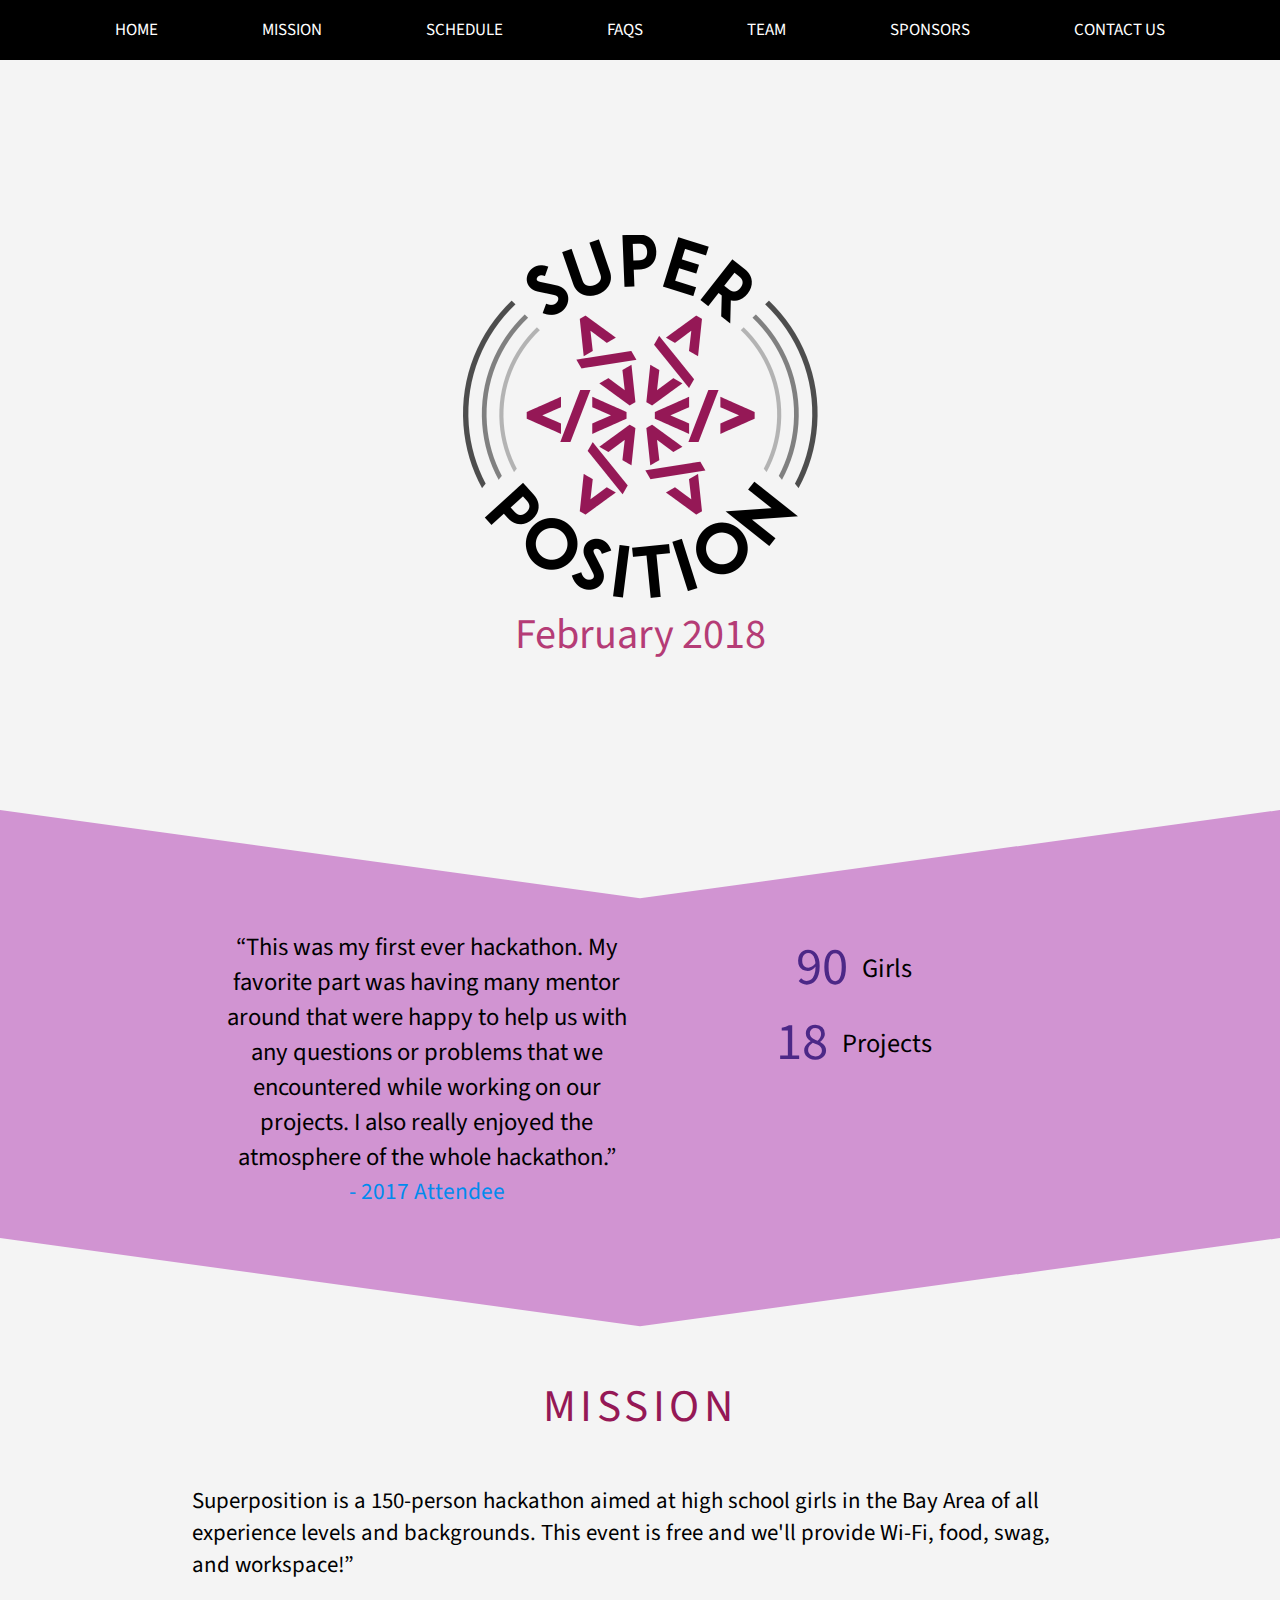
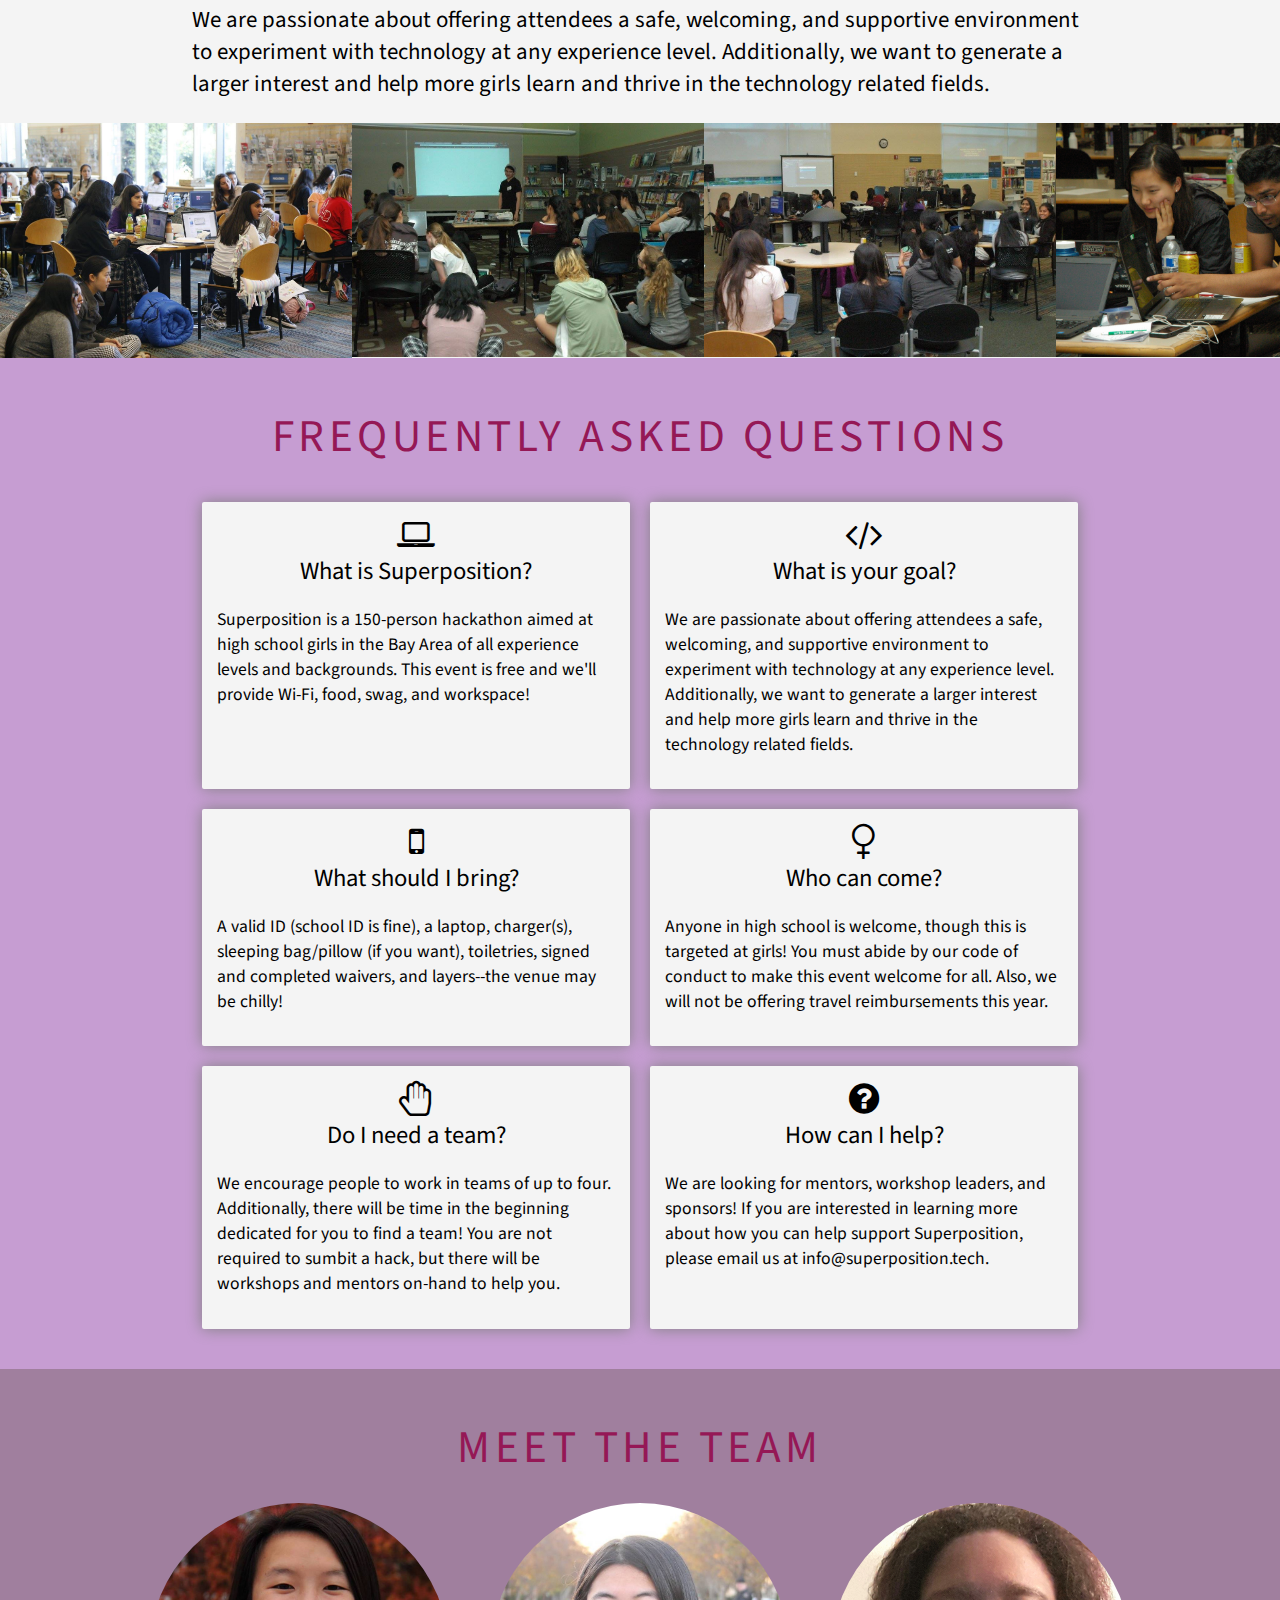
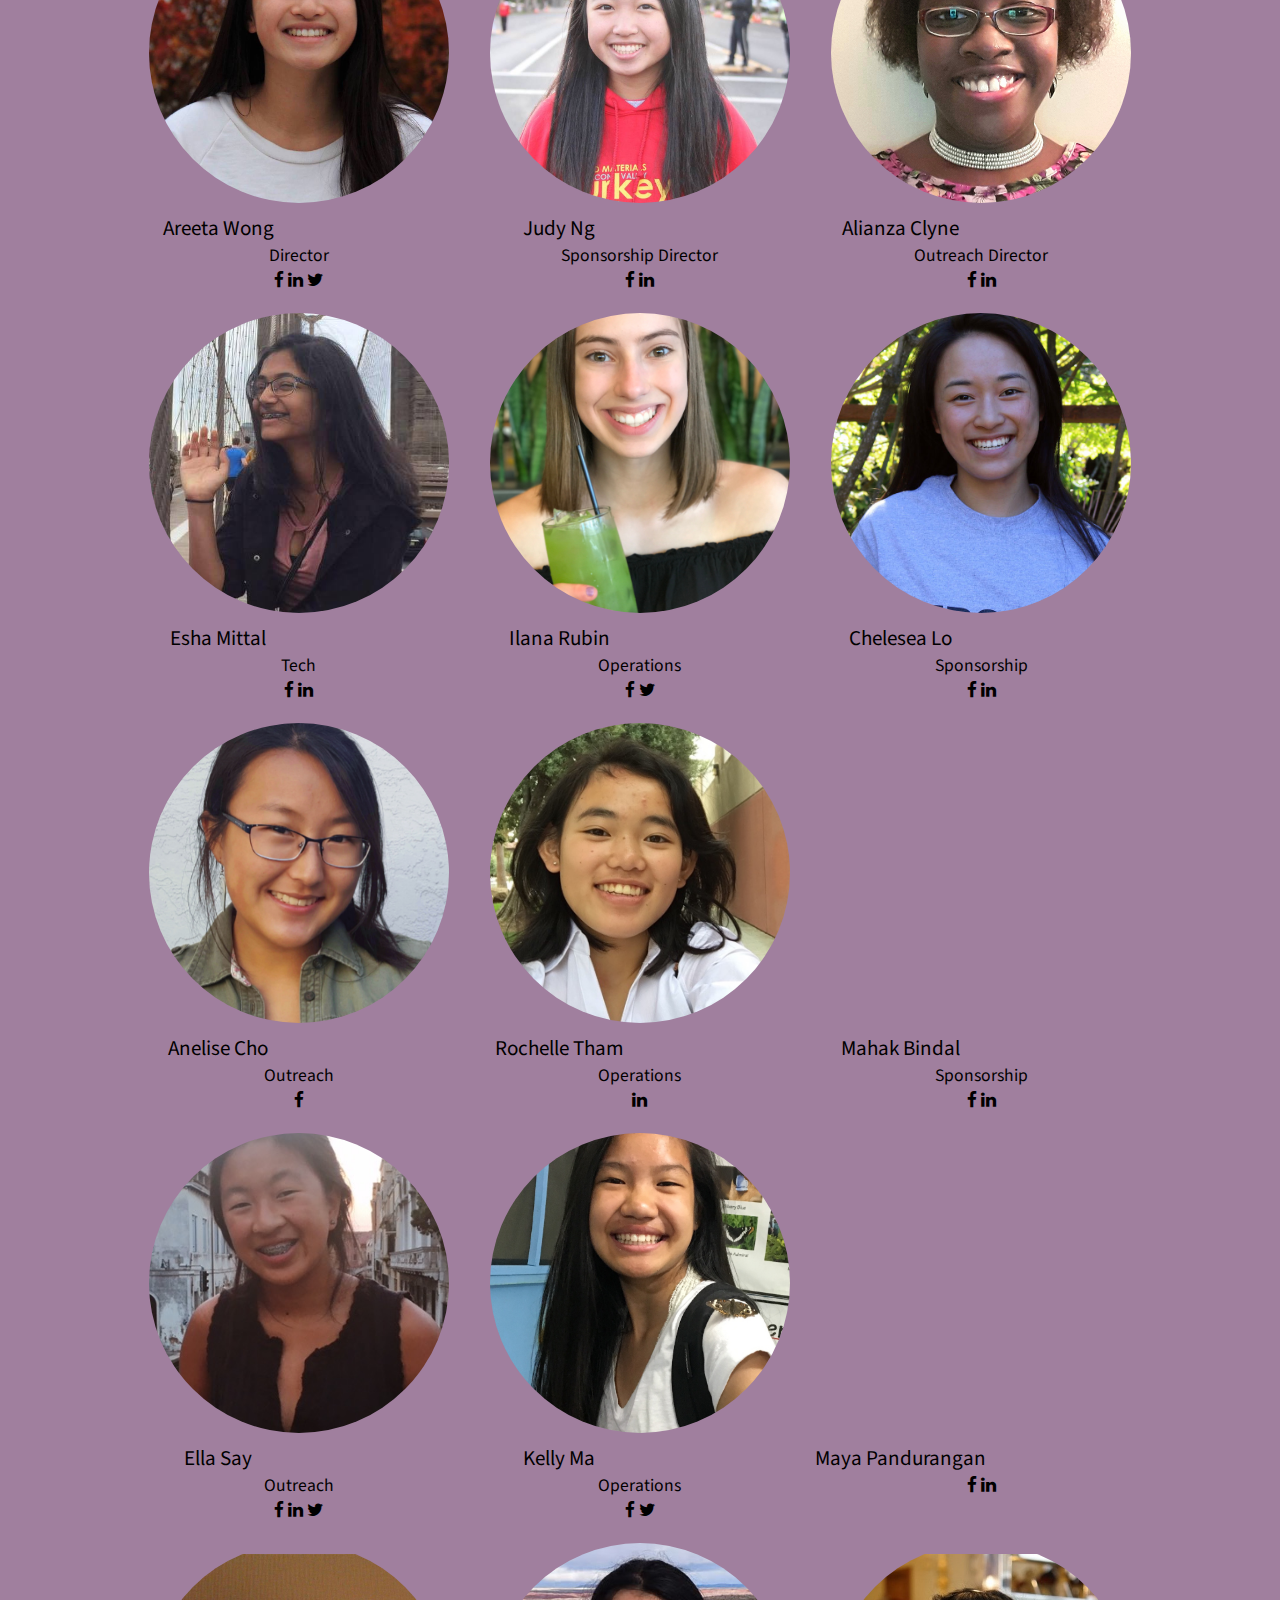
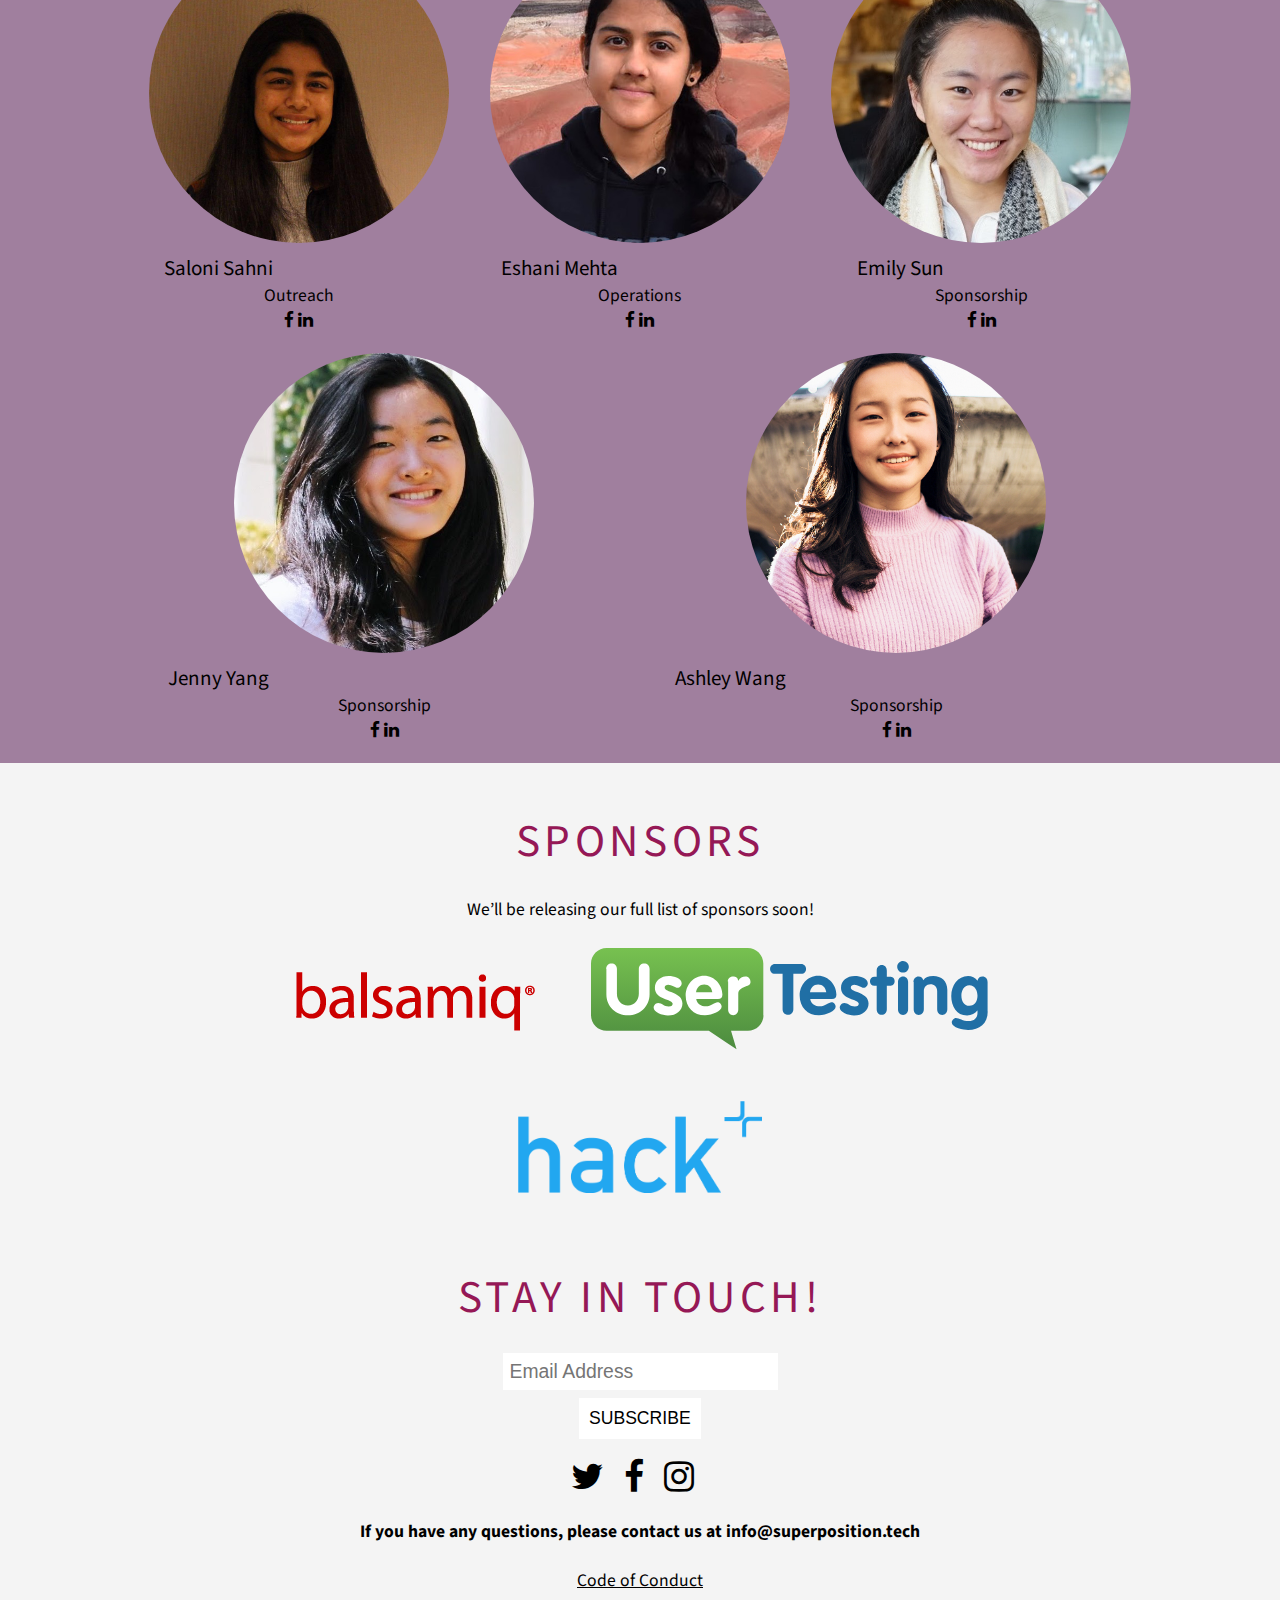
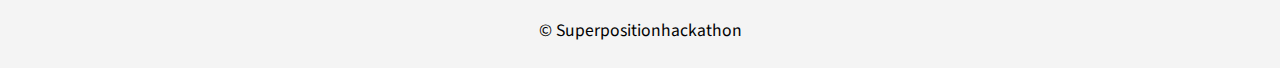
==== commit 5e90fd85: "Update" ====
--- a/websitedraft/index.html
+++ b/websitedraft/index.html
@@ -39,6 +39,32 @@
             February 2018
           </div>
         </div>
+        <svg class="arrow" xmlns="http://www.w3.org/2000/svg" version="1.1" width="100%" height="100" viewBox="0 0 100 102" preserveAspectRatio="none">
+          <path d="M0 0 L50 100 L100 0 L100 0 Z"></path>
+        </svg>
+      </section>
+      <section id="info">
+        <div class="content">
+          <div class="quote">
+            “This was my first ever hackathon. My favorite part was having many mentor around that were happy to help us with any questions or problems that we encountered while working on our projects. I also really enjoyed the atmosphere of the whole hackathon.”
+            <div class="author">
+              - 2017 Attendee
+            </div>
+          </div>
+          <div class="stats">
+            <div class="stat">
+              <span class="value">90</span>
+              <span class="text">Girls</span>
+            </div>
+            <div class="stat">
+              <span class="value">18</span>
+              <span class="text"><a targer="_blank" href="https://superposition.devpost.com/">Projects</a></span>
+            </div>
+          </div>
+        </div>
+        <svg class="arrow" xmlns="http://www.w3.org/2000/svg" version="1.1" width="100%" height="100" viewBox="0 0 100 102" preserveAspectRatio="none">
+          <path d="M0 0 L50 100 L100 0 L100 0 Z"></path>
+        </svg>
       </section>
       <section id="mission">
         <div class="content">
@@ -56,24 +82,6 @@
             <img class="image3" src="assets/images/3.jpg" alt="logo" />
             <img class="image4" src="assets/images/4.jpg" alt="logo" />
           </div>
-      </section>
-      <section id="info">
-        <div class="quote">
-          “This was my first ever hackathon. My favorite part was having many mentor around that were happy to help us with any questions or problems that we encountered while working on our projects. I also really enjoyed the atmosphere of the whole hackathon.”
-          <span class="author">
-            - 2017 Attendee
-          </span>
-        </div>
-        <div class="stats">
-          <div class="stat">
-            <span class="value">90</span>
-            <span class="text">Girls</span>
-          </div>
-          <div class="stat">
-            <span class="value">18</span>
-            <span class="text"><a targer="_blank" href="https://superposition.devpost.com/">Projects</a></span>
-          </div>
-        </div>
       </section>
       <section id="faq">
        <div class="content">
--- a/websitedraft/assets/css/style.css
+++ b/websitedraft/assets/css/style.css
@@ -18,13 +18,16 @@
       color: inherit;
       text-decoration: none; }
 
+#myTopnav {
+  z-index: 100; }
+
 #header {
   display: flex;
-  width: 70%;
   height: 100vh;
   justify-content: space-between;
   align-items: center;
-  margin: 0 auto; }
+  margin: 0 auto;
+  position: relative; }
   #header .logo {
     flex: 40%;
     width: 40%;
@@ -41,6 +44,53 @@
       box-shadow: 0px 0px 20px grey; }
     #header .content .more {
       text-align: center; }
+  #header .arrow {
+    position: absolute;
+    bottom: 0;
+    left: 0;
+    width: 100%;
+    height: 10vh;
+    background-color: #D194D2; }
+    #header .arrow path {
+      fill: #F4F4F4; }
+
+#info {
+  padding: 30px;
+  margin: 0 auto;
+  text-align: center;
+  display: flex;
+  position: relative;
+  margin-bottom: 10vh;
+  background-color: #D194D2; }
+  #info .content {
+    display: flex; }
+    #info .content .quote {
+      width: 50%;
+      flex: 50%;
+      font-size: 1.4em;
+      display: inline-block; }
+      #info .content .quote .author {
+        color: #008BEE;
+        font-size: 0.95em; }
+    #info .content .stats {
+      width: 50%;
+      flex: 50%; }
+      #info .content .stats .stat .value {
+        color: #4C2887;
+        font-size: 3em;
+        padding-right: 10px; }
+      #info .content .stats .stat .text {
+        vertical-align: super;
+        font-size: 1.5em; }
+  #info .arrow {
+    position: absolute;
+    bottom: -10vh;
+    left: 0;
+    width: 100%;
+    height: 10vh;
+    background-color: #F4F4F4; }
+    #info .arrow path {
+      fill: #D194D2; }
 
 #mission {
   overflow: hidden; }
@@ -56,31 +106,6 @@
       display: block;
       width: 25%;
       height: auto; }
-
-#info {
-  padding: 30px;
-  width: 80%;
-  margin: 0 auto;
-  text-align: center;
-  display: flex; }
-  #info .quote {
-    width: 50%;
-    flex: 50%;
-    font-size: 1.4em;
-    display: inline-block; }
-    #info .quote .author {
-      color: #008BEE;
-      font-size: 0.95em; }
-  #info .stats {
-    width: 50%;
-    flex: 50%; }
-    #info .stats .stat .value {
-      color: #D0709E;
-      font-size: 3em;
-      padding-right: 10px; }
-    #info .stats .stat .text {
-      vertical-align: super;
-      font-size: 1.5em; }
 
 #faq {
   background-color: #C69DD2;
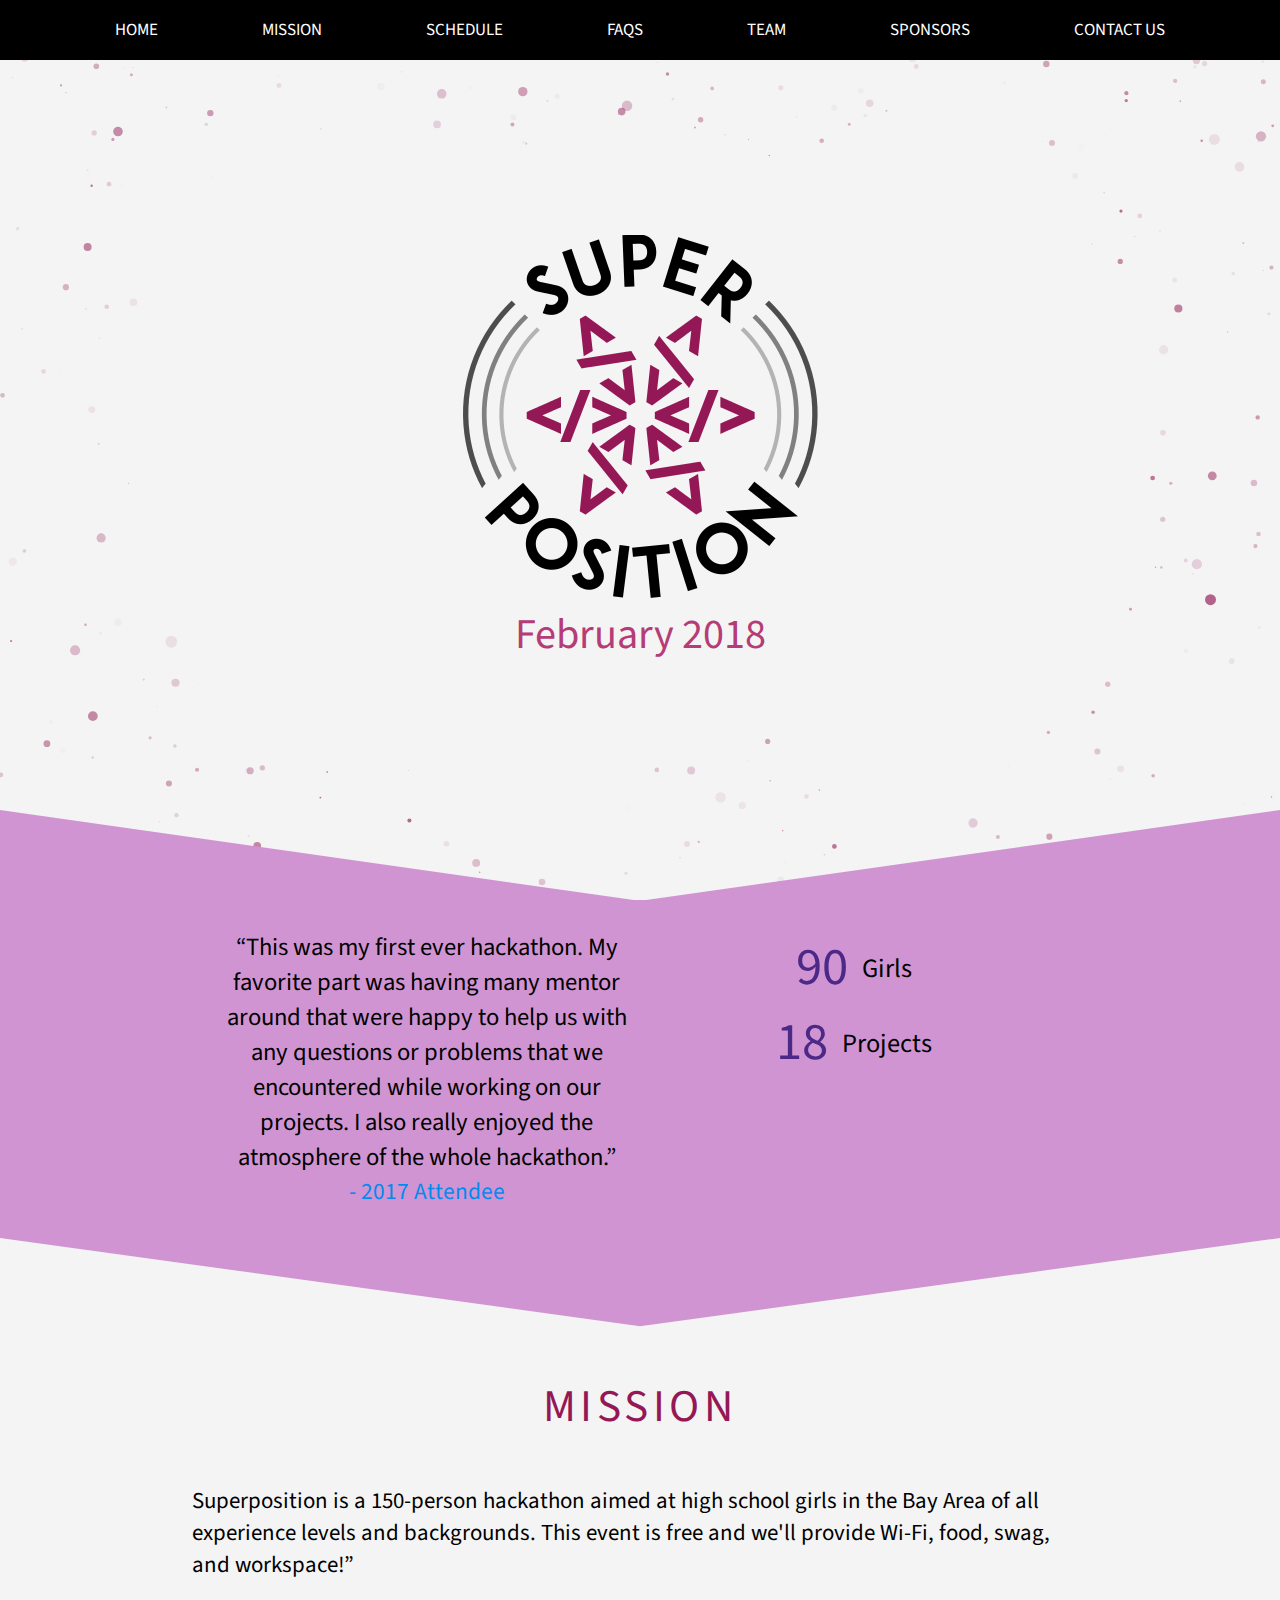
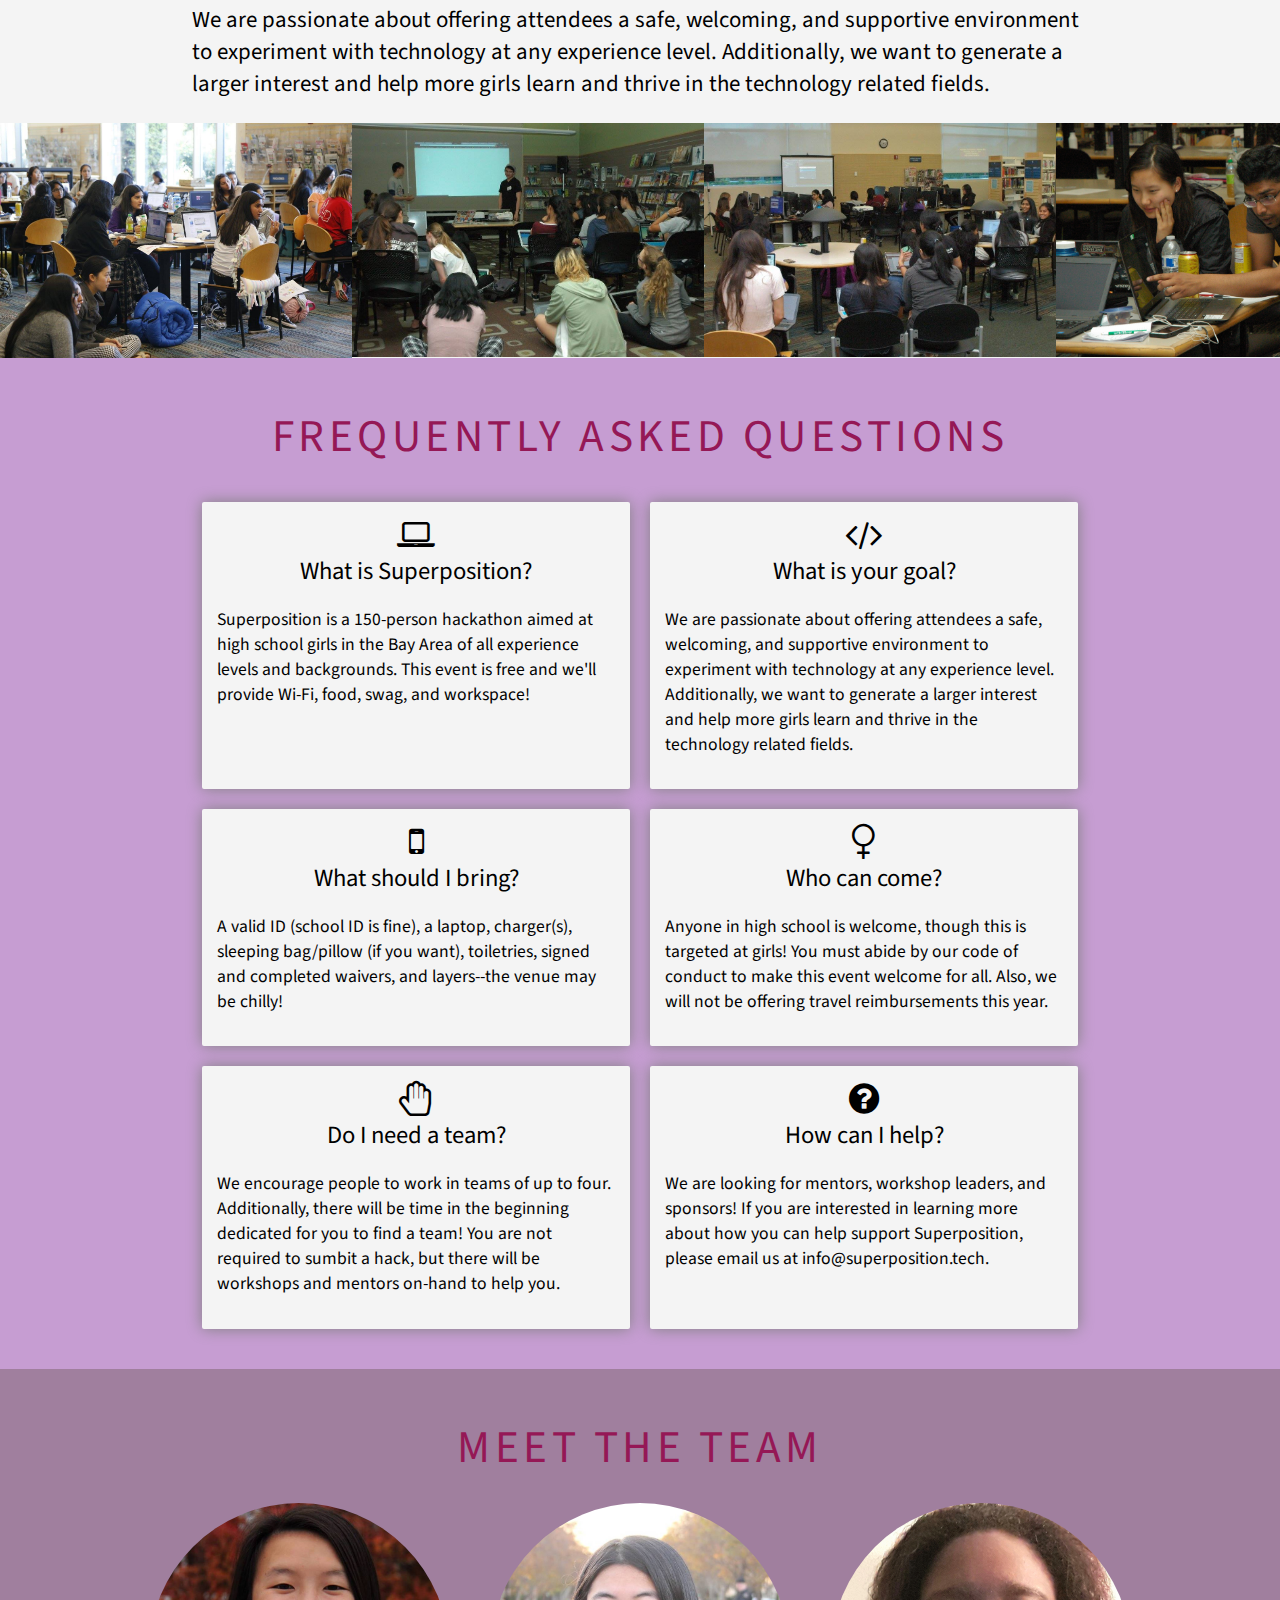
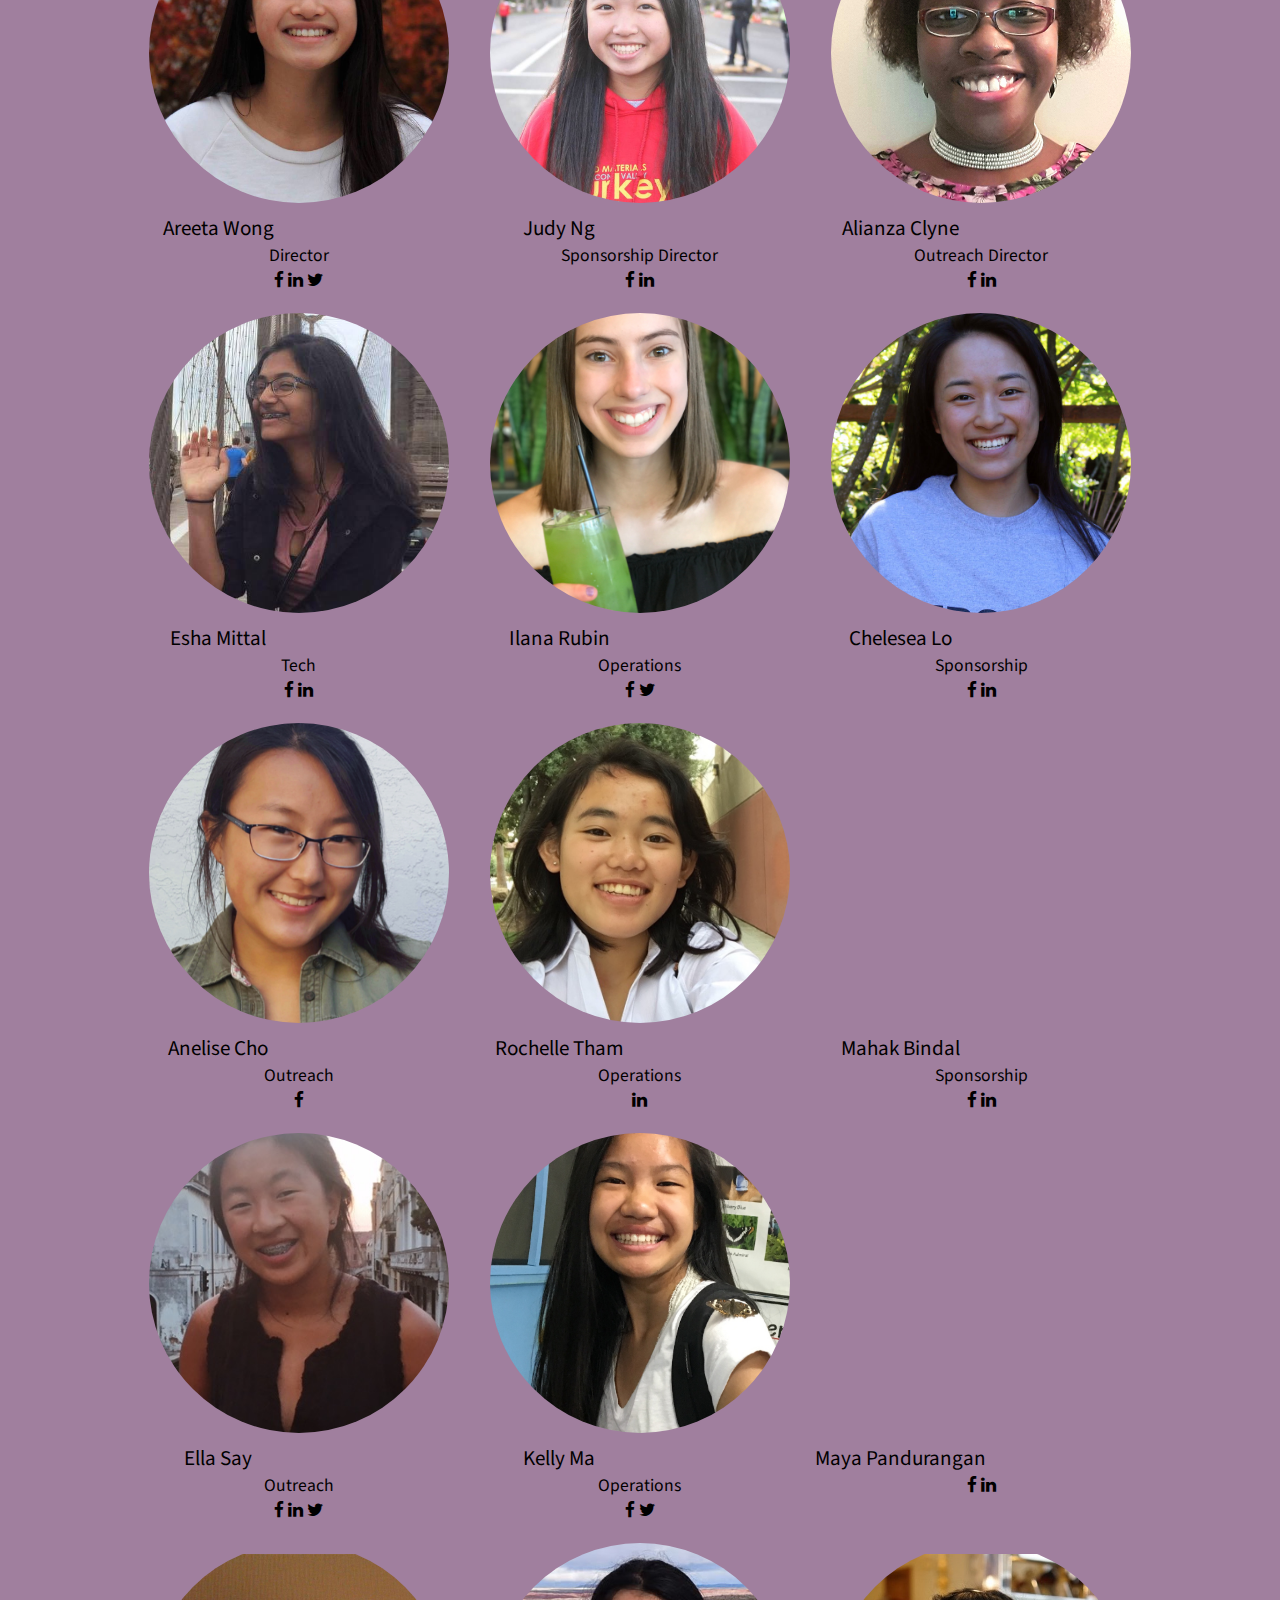
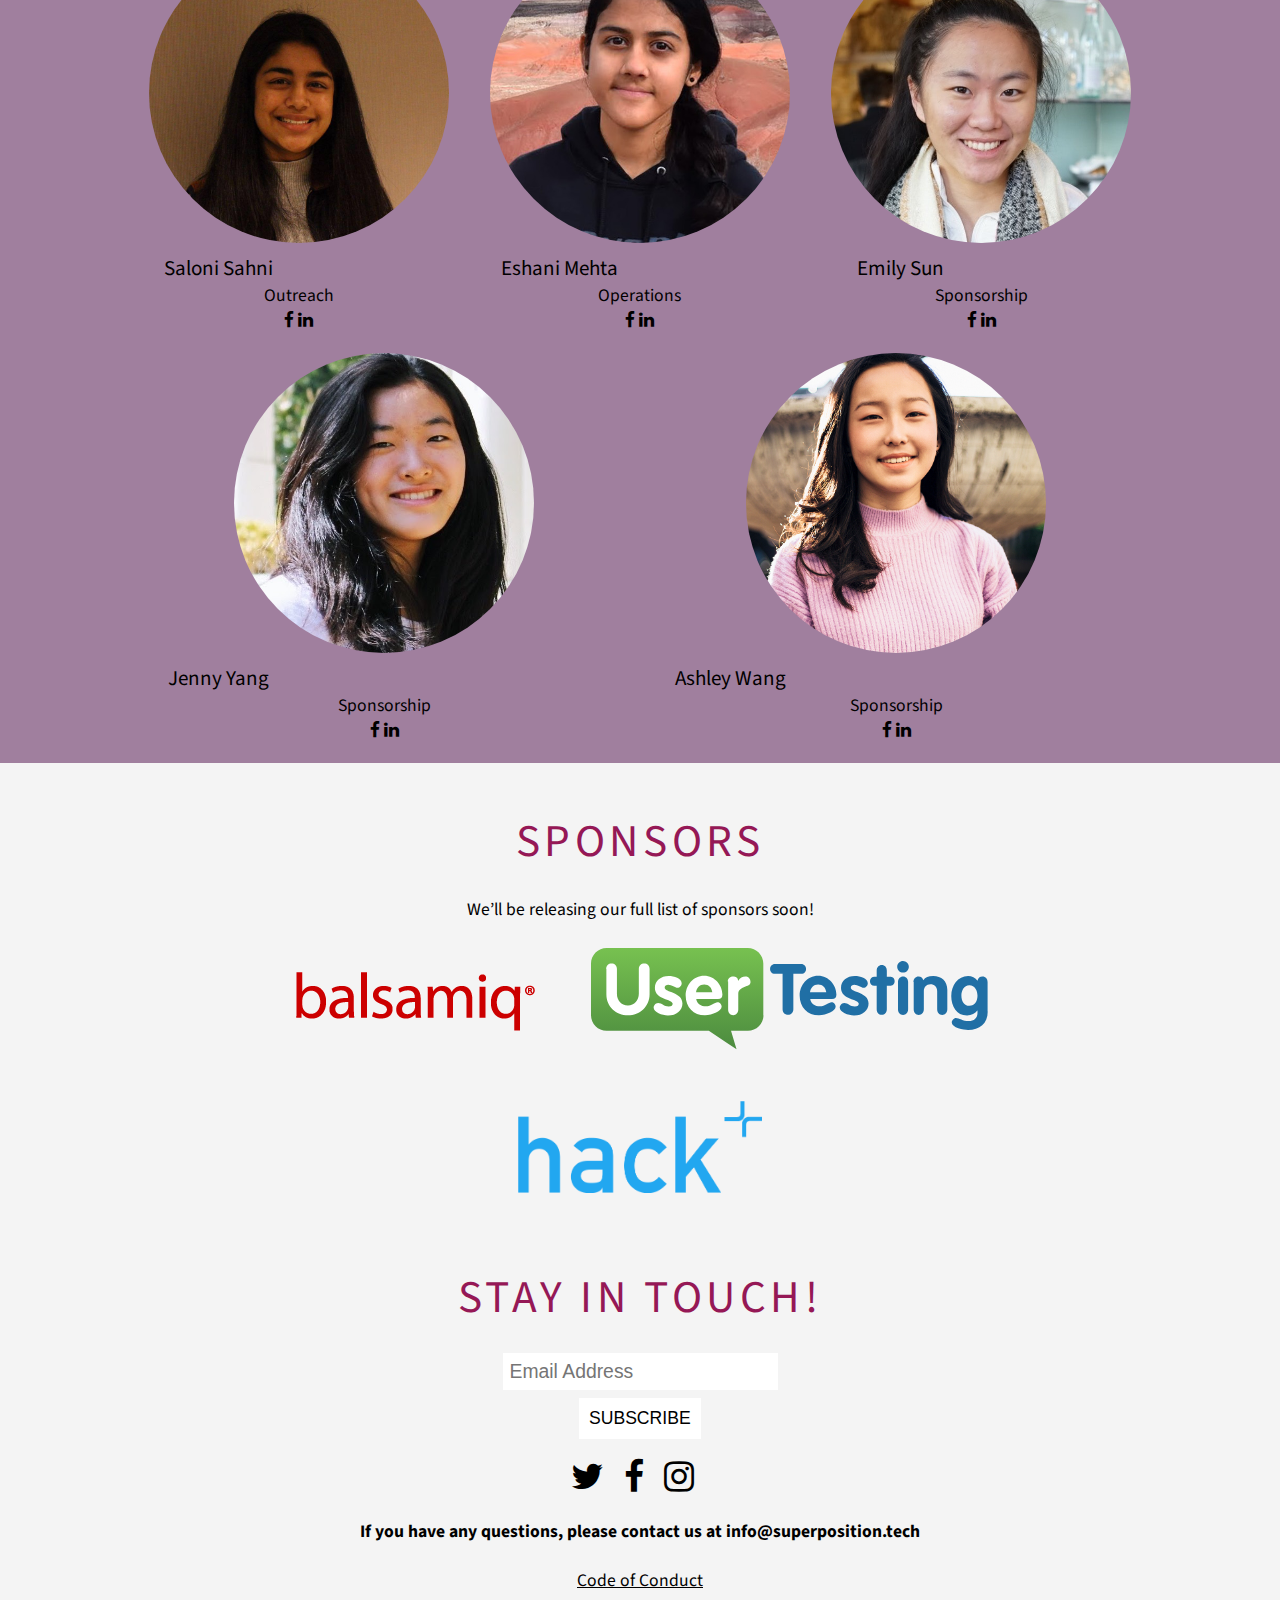
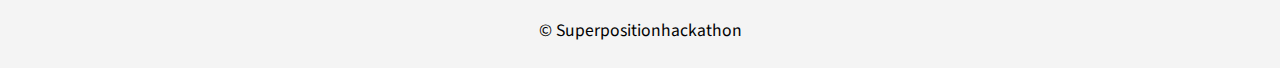
==== commit 57a5c6ec: "restructure" ====
--- a/websitedraft/index.html
+++ b/websitedraft/index.html
@@ -40,8 +40,10 @@
           </div>
         </div>
         <svg class="arrow" xmlns="http://www.w3.org/2000/svg" version="1.1" width="100%" height="100" viewBox="0 0 100 102" preserveAspectRatio="none">
-          <path d="M0 0 L50 100 L100 0 L100 0 Z"></path>
+          <path d="M0 0 L0 0 L0 103 L50 103 Z"></path>
+          <path d="M100 0 L100 0 L100 103 L50 103 Z"></path>
         </svg>
+        <div id="particles-js">
       </section>
       <section id="info">
         <div class="content">
@@ -368,6 +370,7 @@
          </div>
       </section>
       <script src="https://ajax.googleapis.com/ajax/libs/jquery/3.2.1/jquery.min.js"></script>
+      <script src="particles.min.js"></script>
       <script src="index.js"></script>
    </body>
 </html>
--- a/websitedraft/assets/css/style.css
+++ b/websitedraft/assets/css/style.css
@@ -44,15 +44,33 @@
       box-shadow: 0px 0px 20px grey; }
     #header .content .more {
       text-align: center; }
+  #header #particles-js {
+    position: absolute;
+    top: 0;
+    left: 0;
+    width: 100%;
+    height: 100%;
+    z-index: 1;
+    display: flex;
+    justify-content: center;
+    align-items: center; }
+  #header #particles-js .background {
+    display: block;
+    z-index: 1;
+    background-color: white;
+    position: absolute;
+    width: 80%;
+    height: 90%; }
   #header .arrow {
     position: absolute;
     bottom: 0;
     left: 0;
     width: 100%;
     height: 10vh;
-    background-color: #D194D2; }
+    z-index: 10;
+    background-color: transparent; }
     #header .arrow path {
-      fill: #F4F4F4; }
+      fill: #D194D2; }
 
 #info {
   padding: 30px;
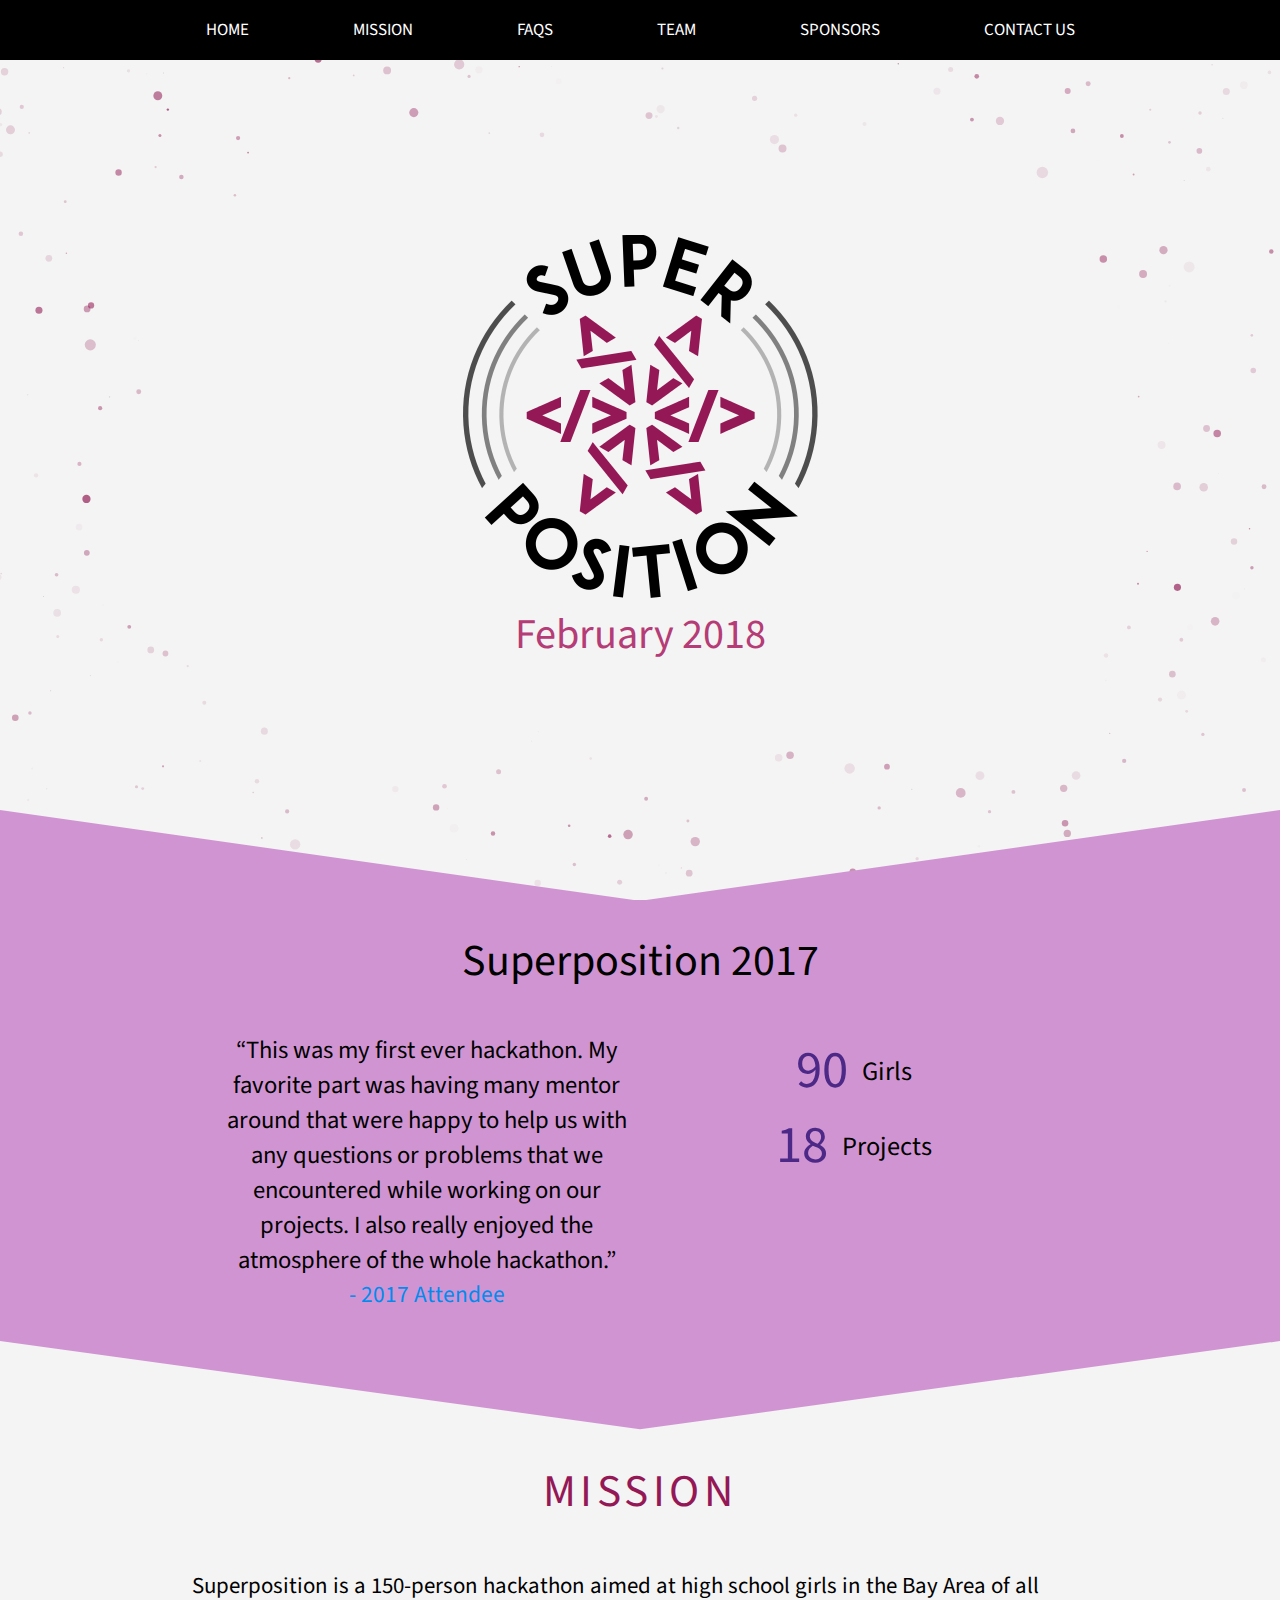
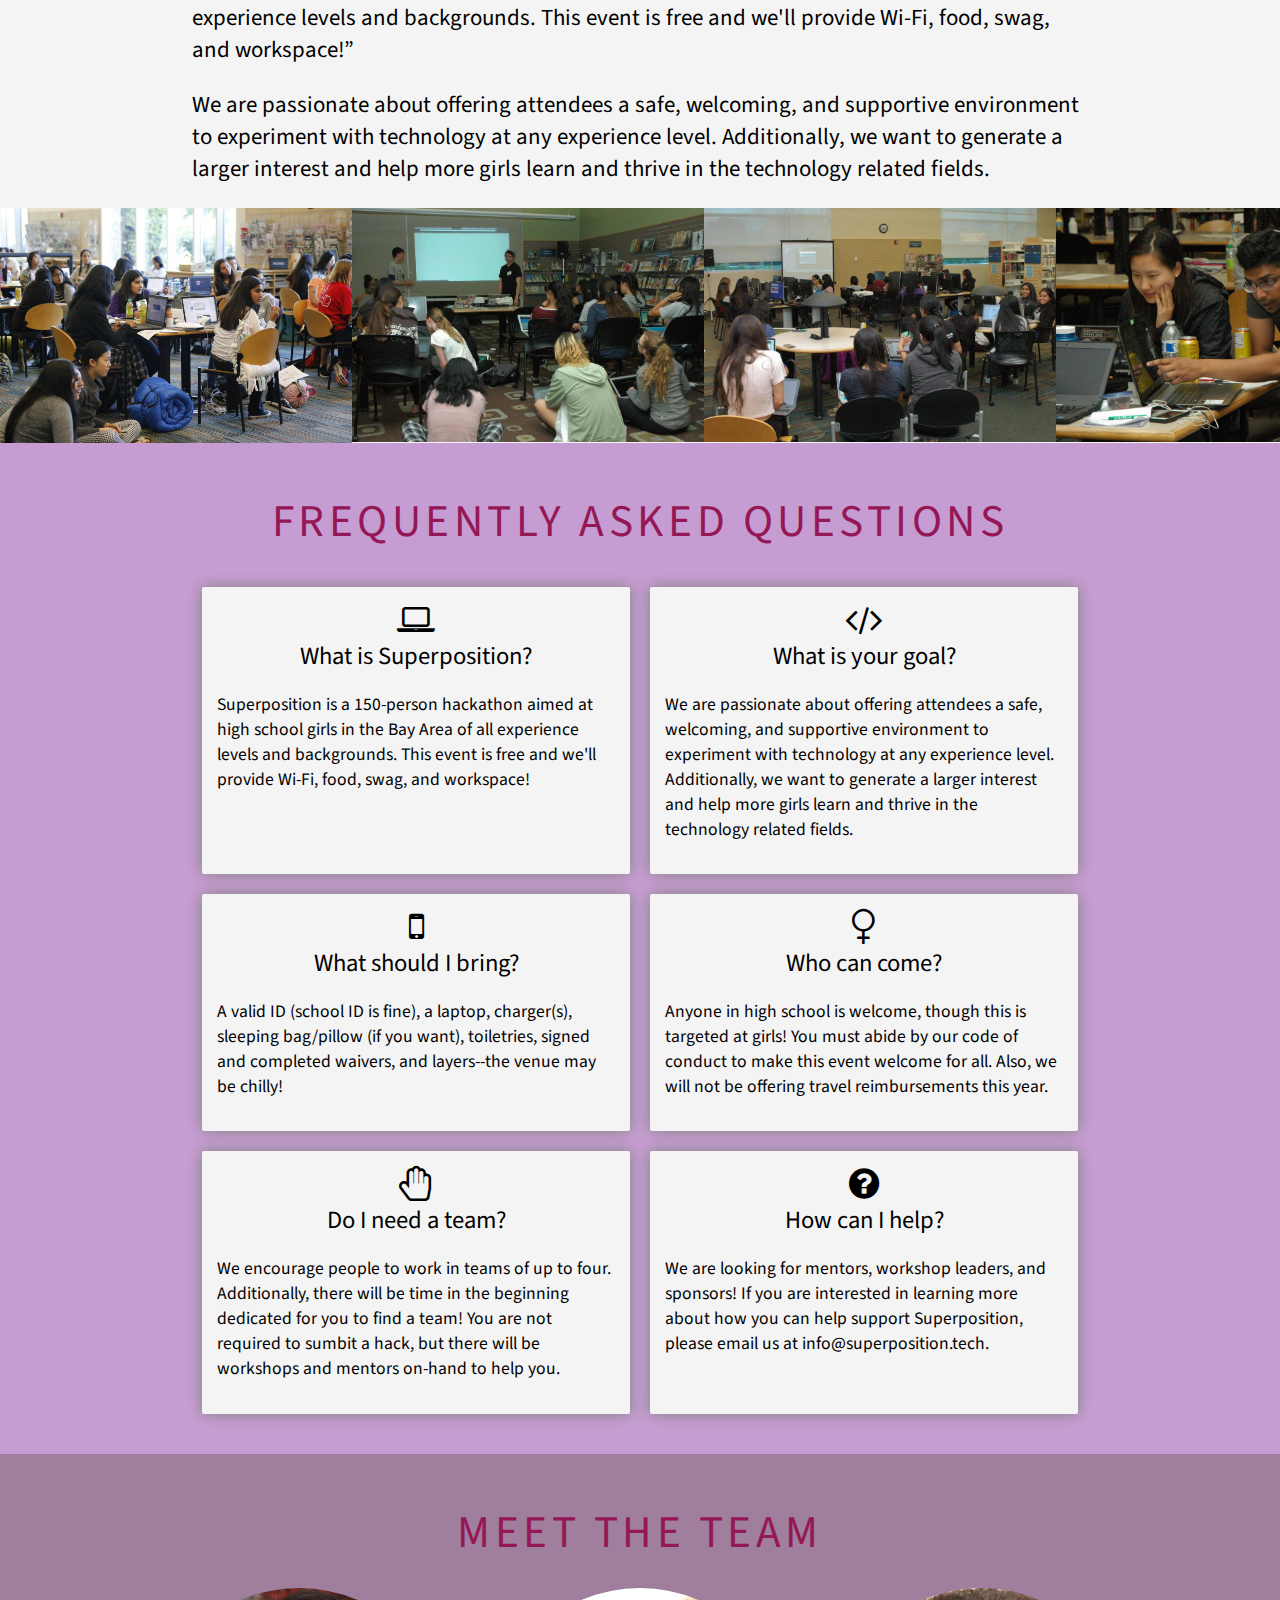
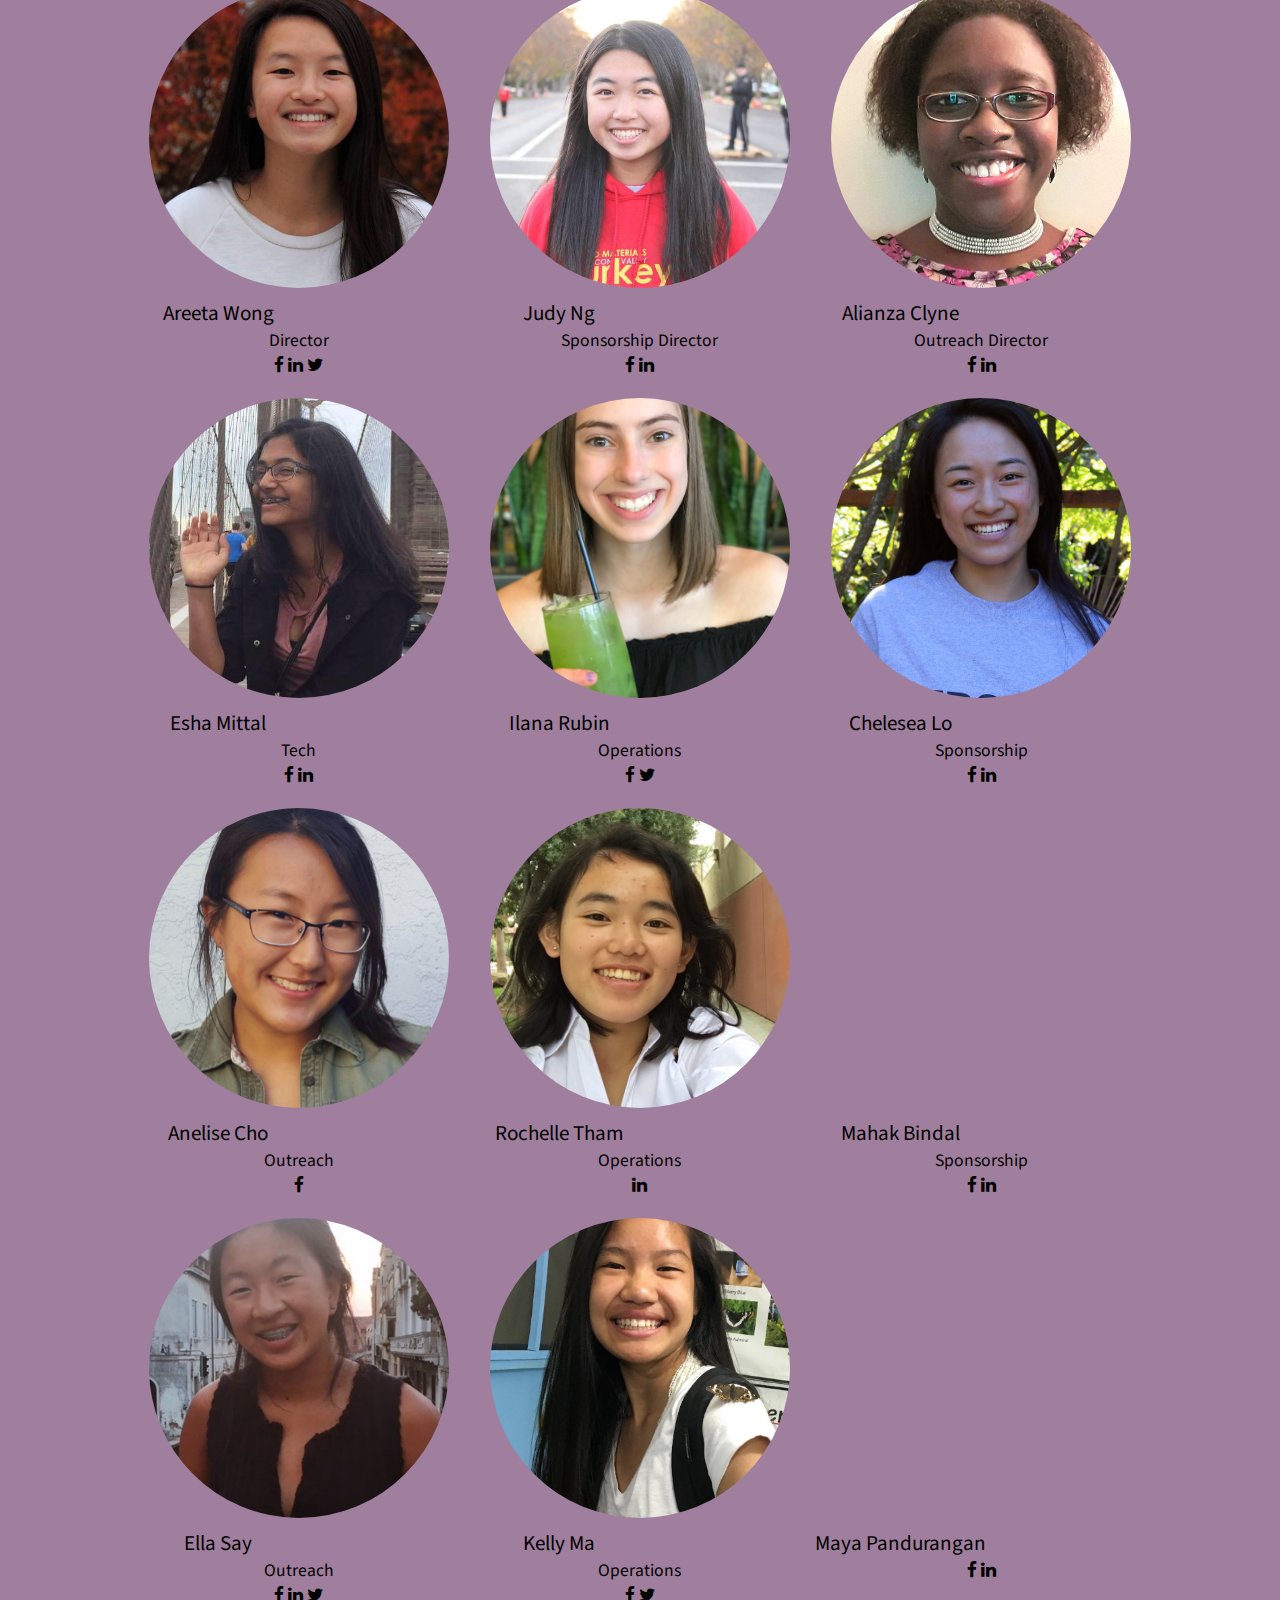
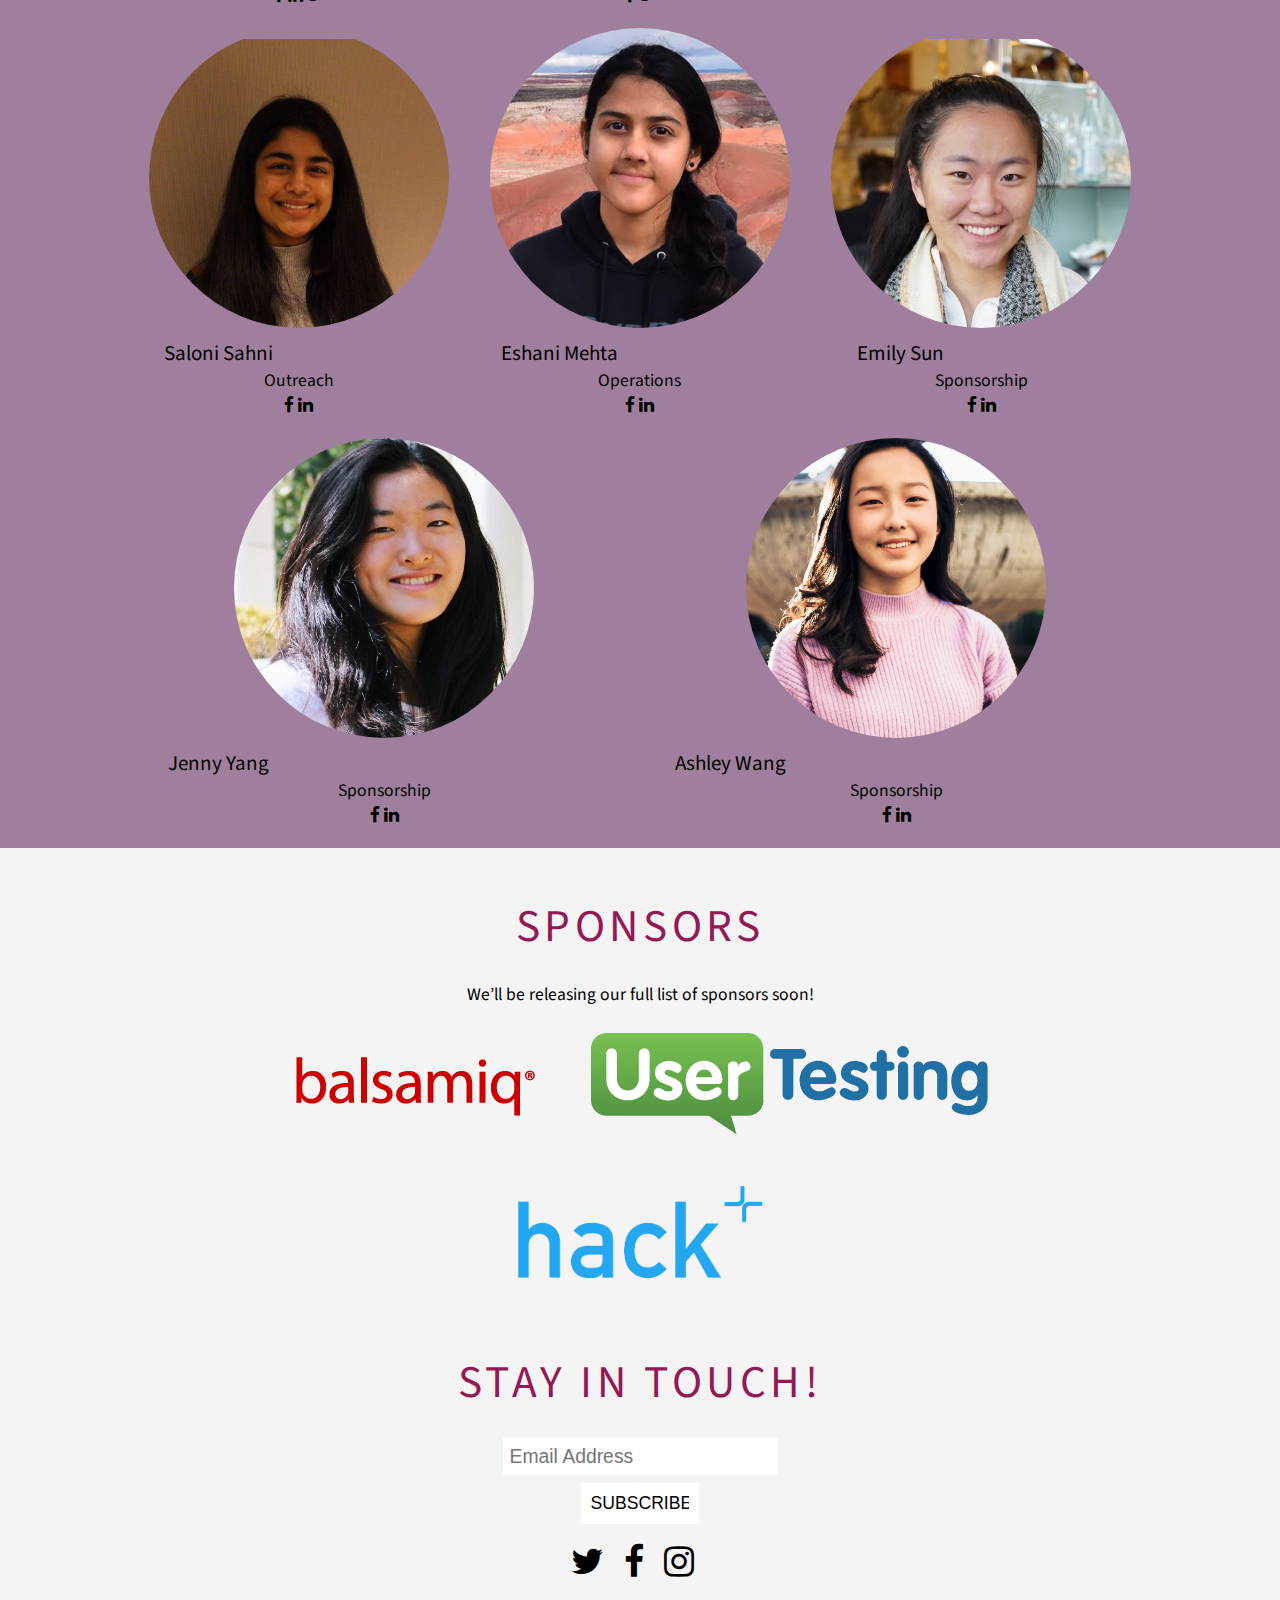
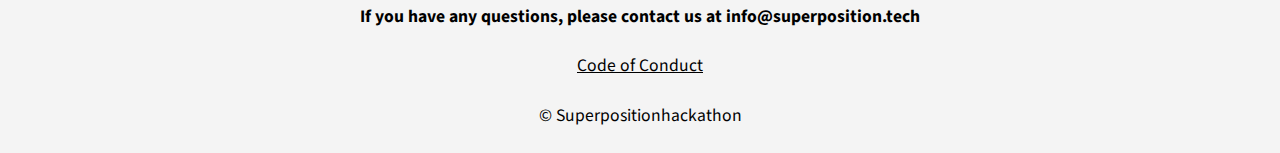
==== commit a769cec6: "minor fixes" ====
--- a/websitedraft/index.html
+++ b/websitedraft/index.html
@@ -12,7 +12,6 @@
       <link rel="stylesheet" href="assets/css/main.css" />
       <link rel="stylesheet" href="assets/css/style.css" />
       <link rel="stylesheet" href="https://cdnjs.cloudflare.com/ajax/libs/font-awesome/4.7.0/css/font-awesome.min.css">
-      <link href="//cdn-images.mailchimp.com/embedcode/classic-10_7.css" rel="stylesheet" type="text/css">
       <meta name="google-site-verification" content="ntPILhim-0SXWhIJ9B_HatyQNDF1xprESkQpfIwdJaE" />
       <style type="text/css">
          #mc_embed_signup {
@@ -26,7 +25,6 @@
       <div class="topnav" id="myTopnav">
          <a href="#header">Home</a>
          <a href="#mission">Mission</a>
-         <a href="#schedule">Schedule</a>
          <a href="#faq">FAQS</a>
          <a href="#team">Team</a>
          <a href="#sponsors">Sponsors</a>
@@ -46,6 +44,9 @@
         <div id="particles-js">
       </section>
       <section id="info">
+        <div class="title">
+          Superposition 2017
+        </div>
         <div class="content">
           <div class="quote">
             “This was my first ever hackathon. My favorite part was having many mentor around that were happy to help us with any questions or problems that we encountered while working on our projects. I also really enjoyed the atmosphere of the whole hackathon.”
--- a/websitedraft/assets/css/style.css
+++ b/websitedraft/assets/css/style.css
@@ -77,9 +77,15 @@
   margin: 0 auto;
   text-align: center;
   display: flex;
+  flex-wrap: wrap;
   position: relative;
-  margin-bottom: 10vh;
+  margin-bottom: 8vh;
   background-color: #D194D2; }
+  #info .title {
+    flex: 100%;
+    width: 100%;
+    font-size: 2.5em;
+    margin-bottom: 40px; }
   #info .content {
     display: flex; }
     #info .content .quote {
@@ -100,6 +106,12 @@
       #info .content .stats .stat .text {
         vertical-align: super;
         font-size: 1.5em; }
+    @media (max-width: 700px) {
+      #info .content {
+        display: block; }
+        #info .content > div {
+          flex: 90% !important;
+          width: 90% !important; } }
   #info .arrow {
     position: absolute;
     bottom: -10vh;
@@ -154,8 +166,8 @@
     display: flex;
     flex-wrap: wrap; }
     #team .content .teampic .member {
-      flex: 33%;
-      width: 33%;
+      flex: 27%;
+      width: 27%;
       text-align: center;
       margin-bottom: 20px; }
       #team .content .teampic .member .name {
@@ -237,13 +249,12 @@
     padding: 10px;
     font-size: 1em;
     display: inline-block;
-    transition: all 0.40s;
-    font-family: 'Roboto Condensed', sans-serif; }
+    transition: all 0.40s; }
     #socialmedia .content .subscribe .button span {
-      width: 5.8em;
+      width: 5.62em;
       display: block;
       overflow: hidden;
-      transition: all 0.6s; }
+      transition: all 0.4s; }
     #socialmedia .content .subscribe .button:hover {
       background-color: black;
       color: white; }
@@ -251,6 +262,6 @@
       background-color: black;
       color: white; }
       #socialmedia .content .subscribe .button.subscribed span {
-        width: 6.5em; }
+        width: 6.3em; }
 
 /*# sourceMappingURL=style.css.map */
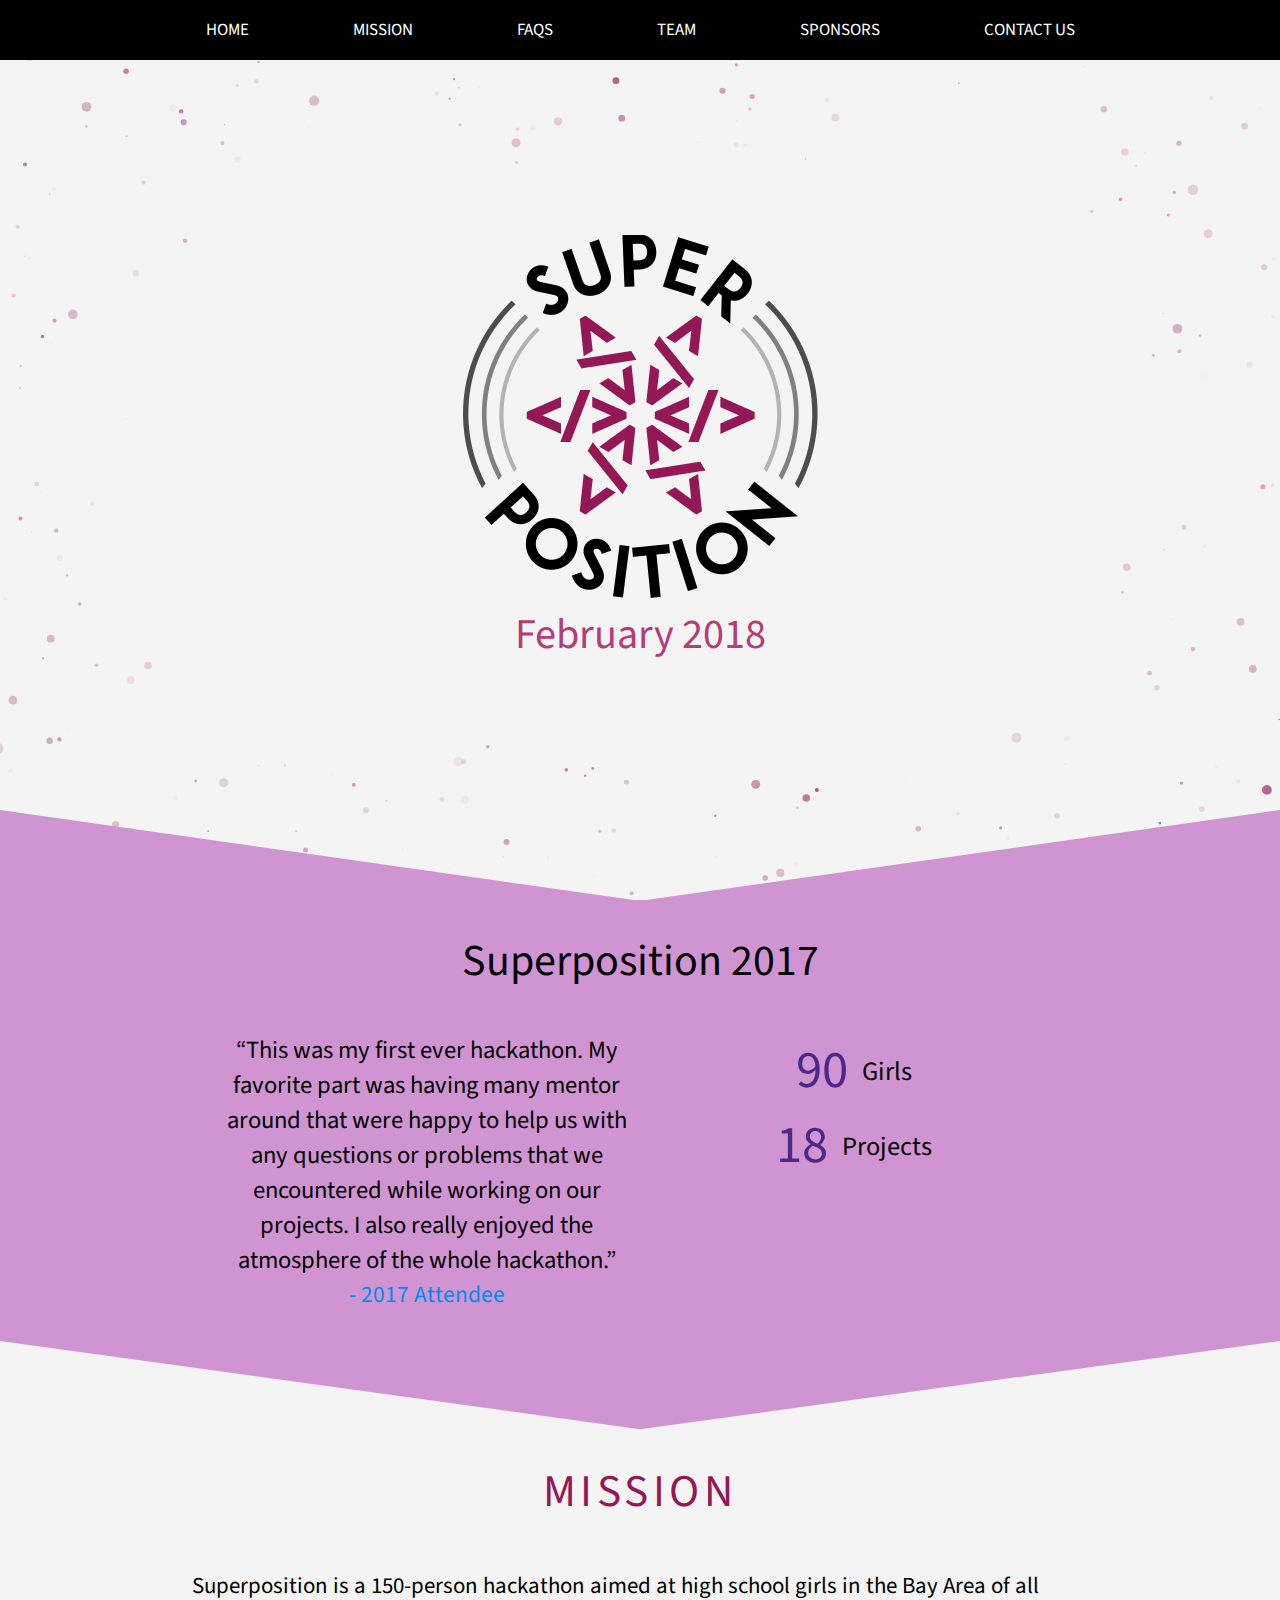
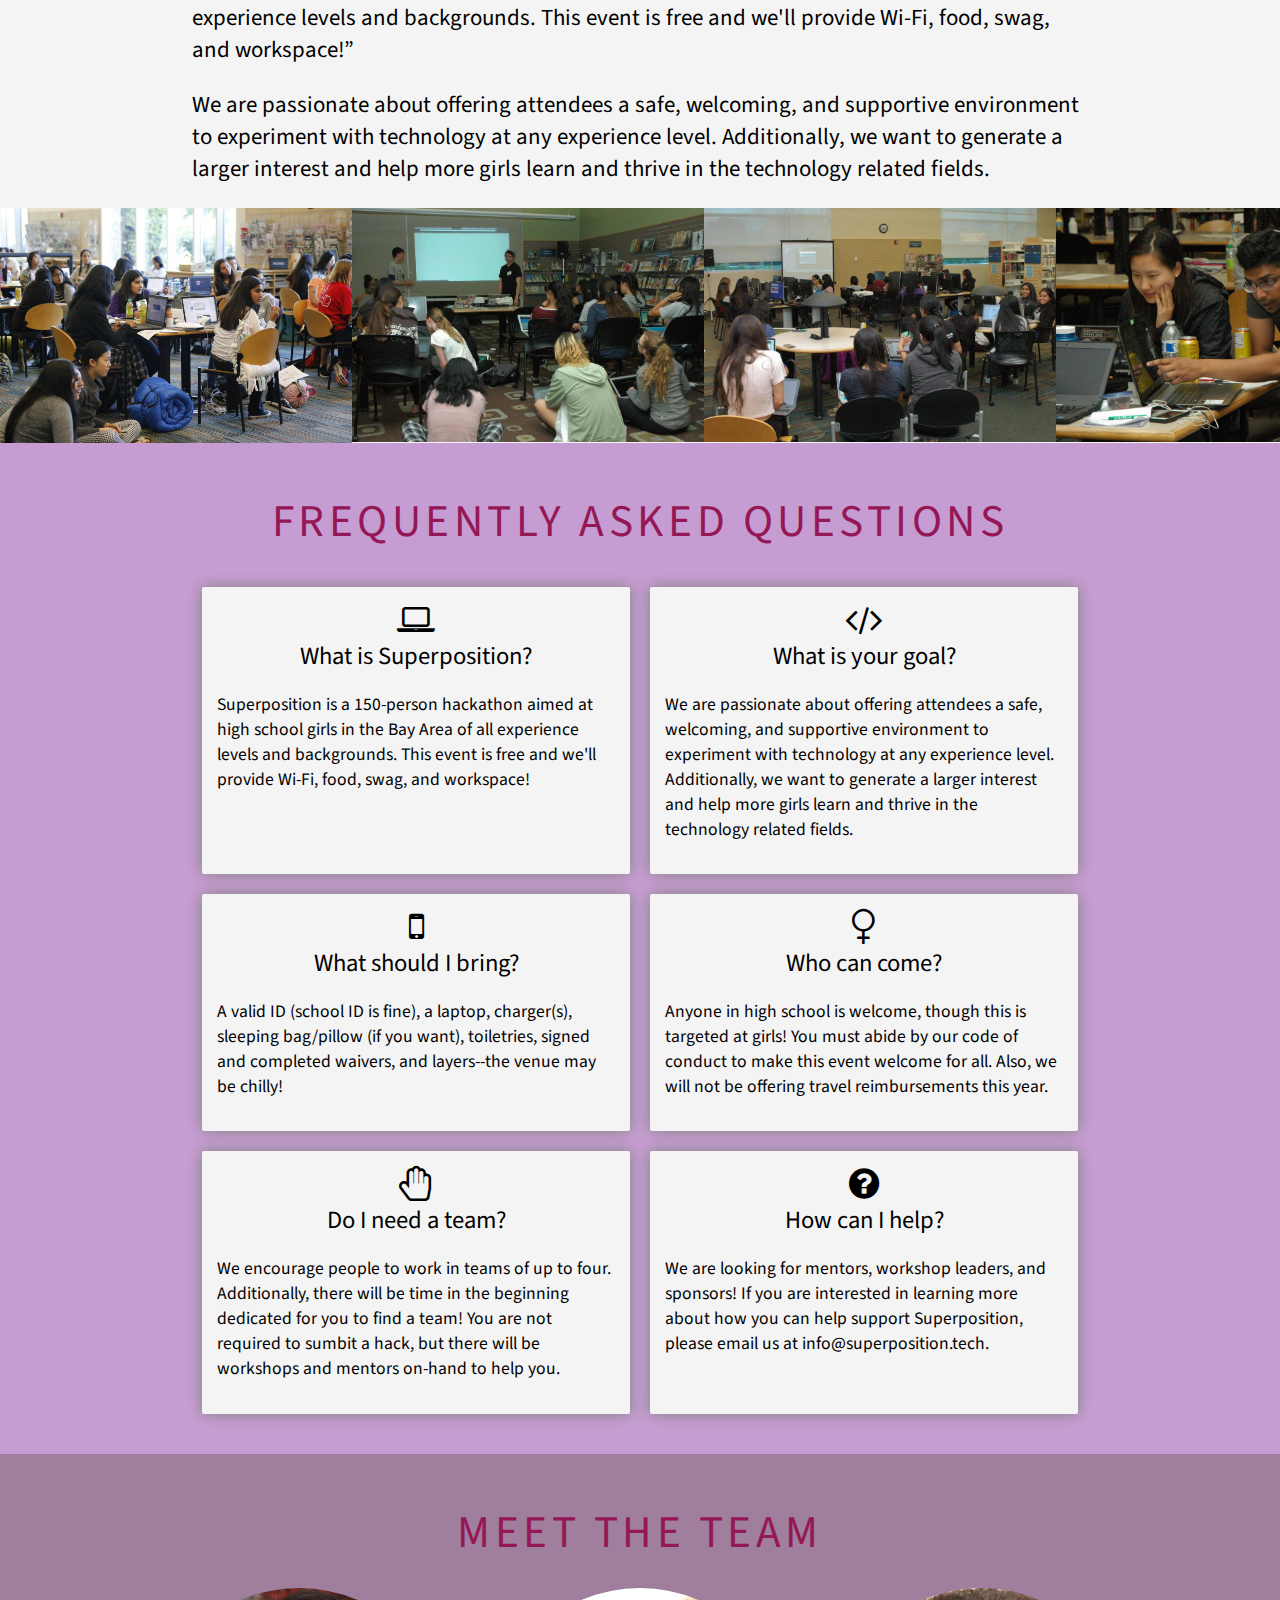
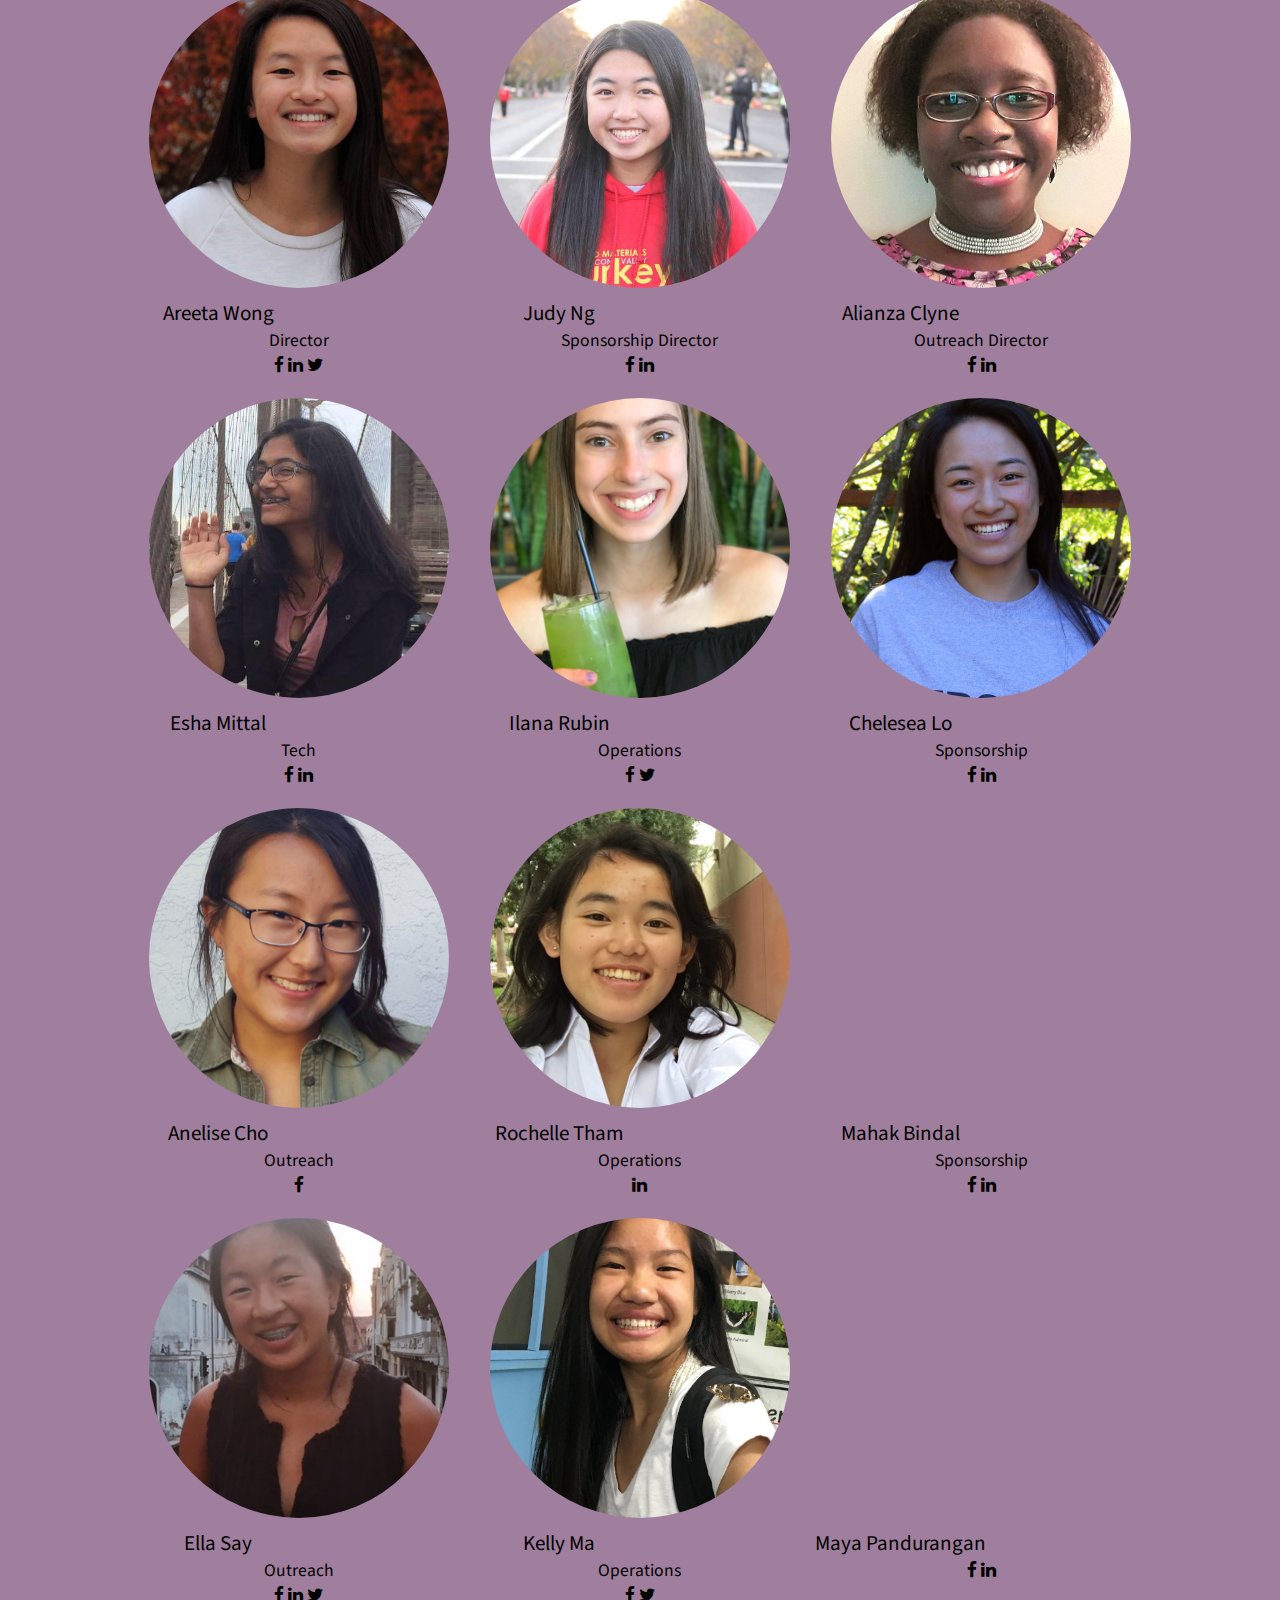
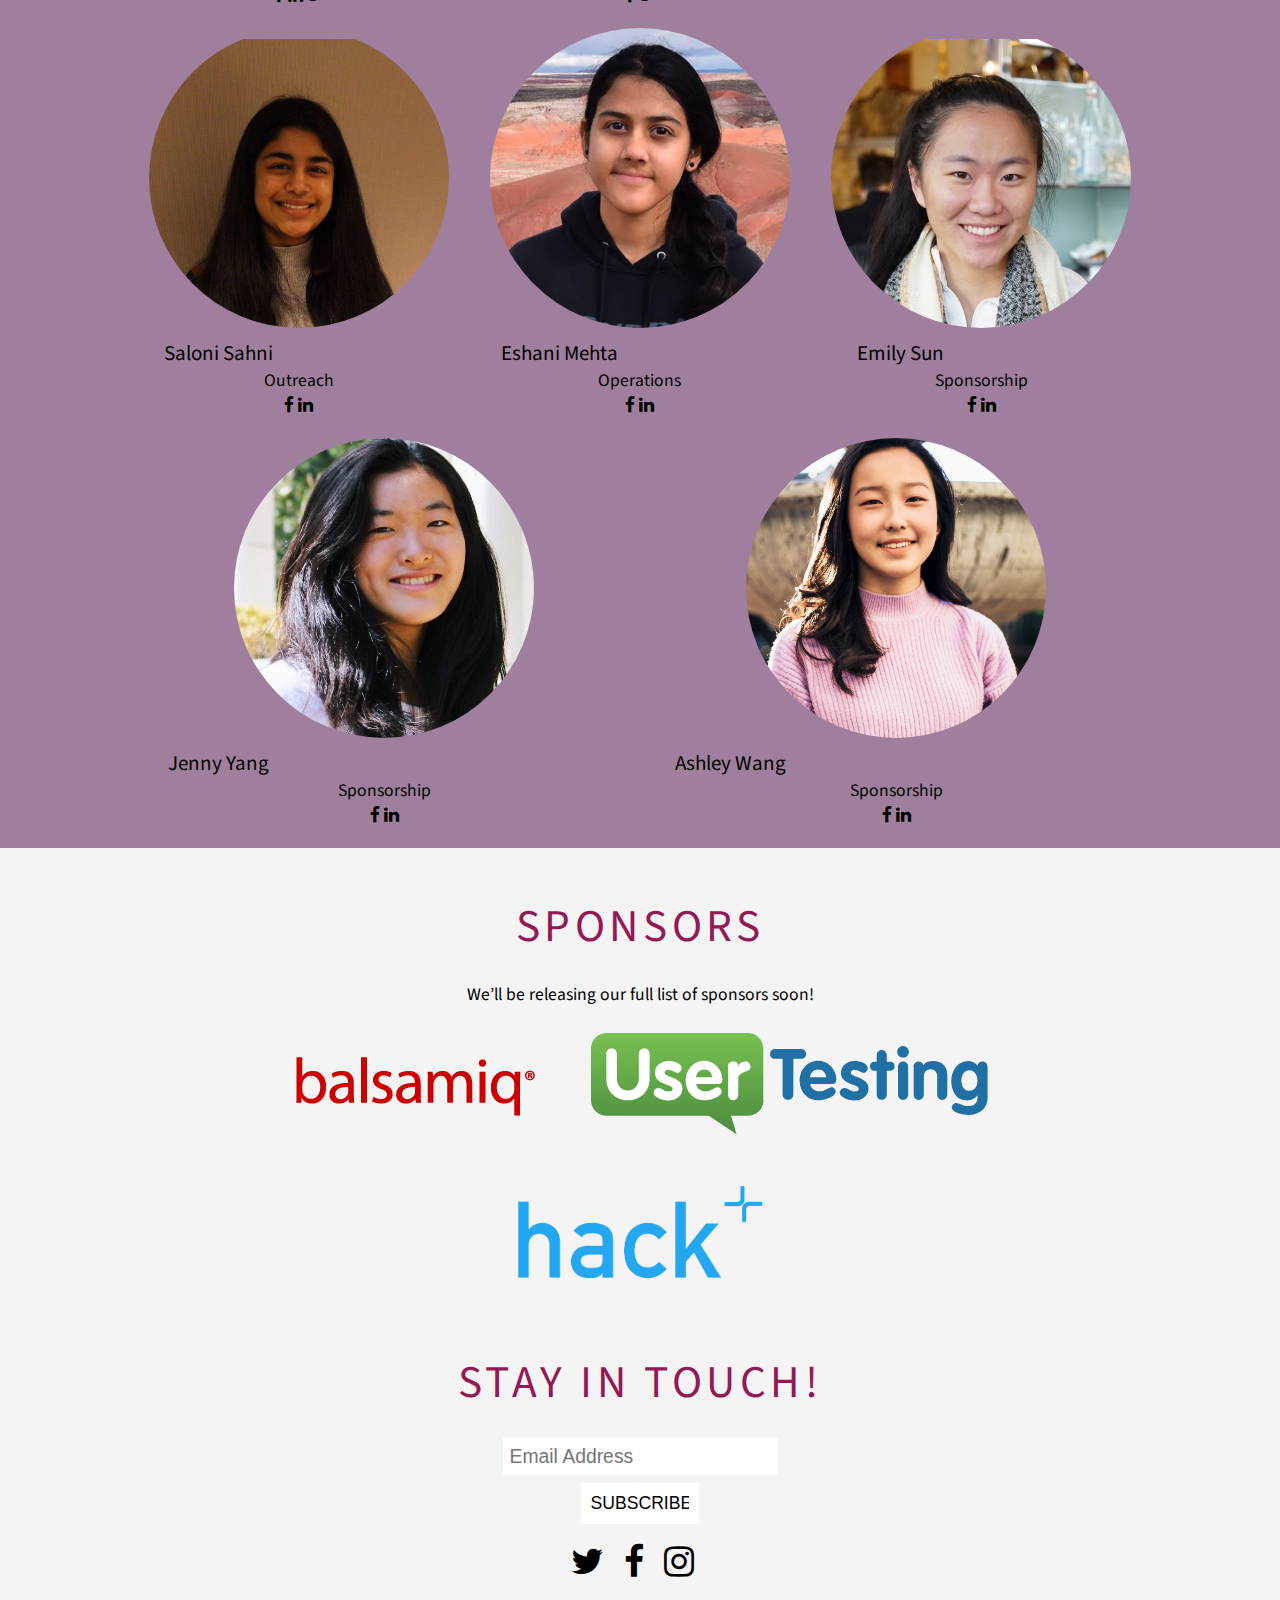
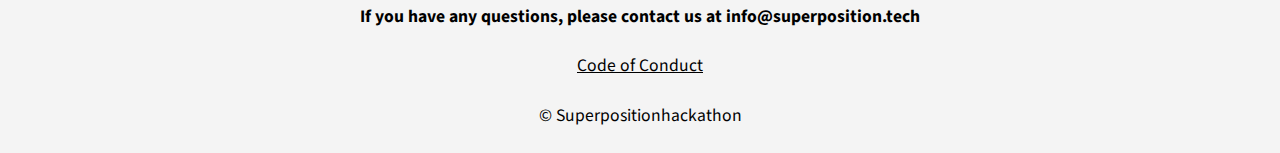
==== commit 38126aaa: "Update index.html" ====
--- a/websitedraft/index.html
+++ b/websitedraft/index.html
@@ -171,8 +171,8 @@
                  <div class="name">Esha Mittal</div>
                  <div class="position">Tech</div>
                  <div class="social">
-                   <a href="http://facebook.com/areetaw"><i class="fa fa-facebook" aria-hidden="true"></i></a>
-                   <a href="linkedin.com/in/areetaw"><i class="fa fa-linkedin" aria-hidden="true"></i></a>
+                   <a href="https://www.facebook.com/esha.mittal.750"><i class="fa fa-facebook" aria-hidden="true"></i></a>
+                   <a href="https://www.linkedin.com/in/esha-mittal-72839b137/"><i class="fa fa-linkedin" aria-hidden="true"></i></a>
                  </div>
                </div>
                <div class="member">
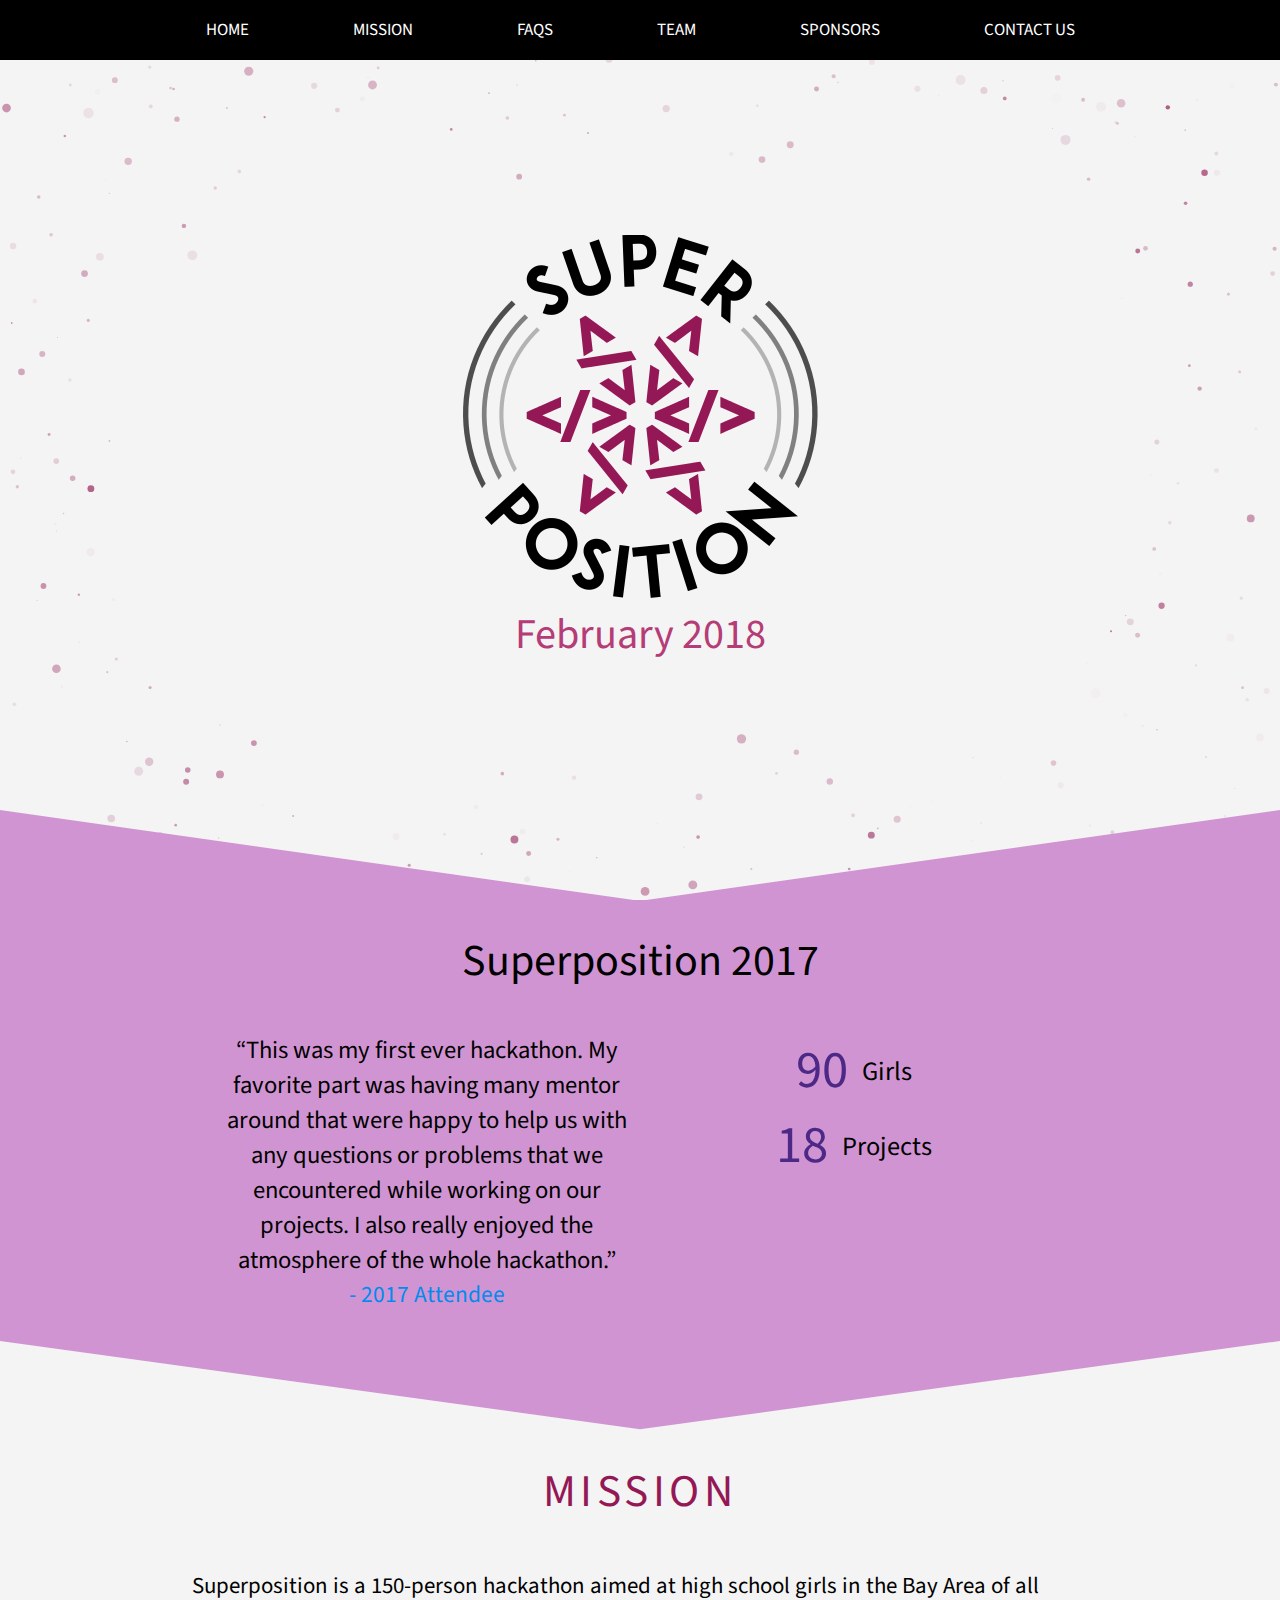
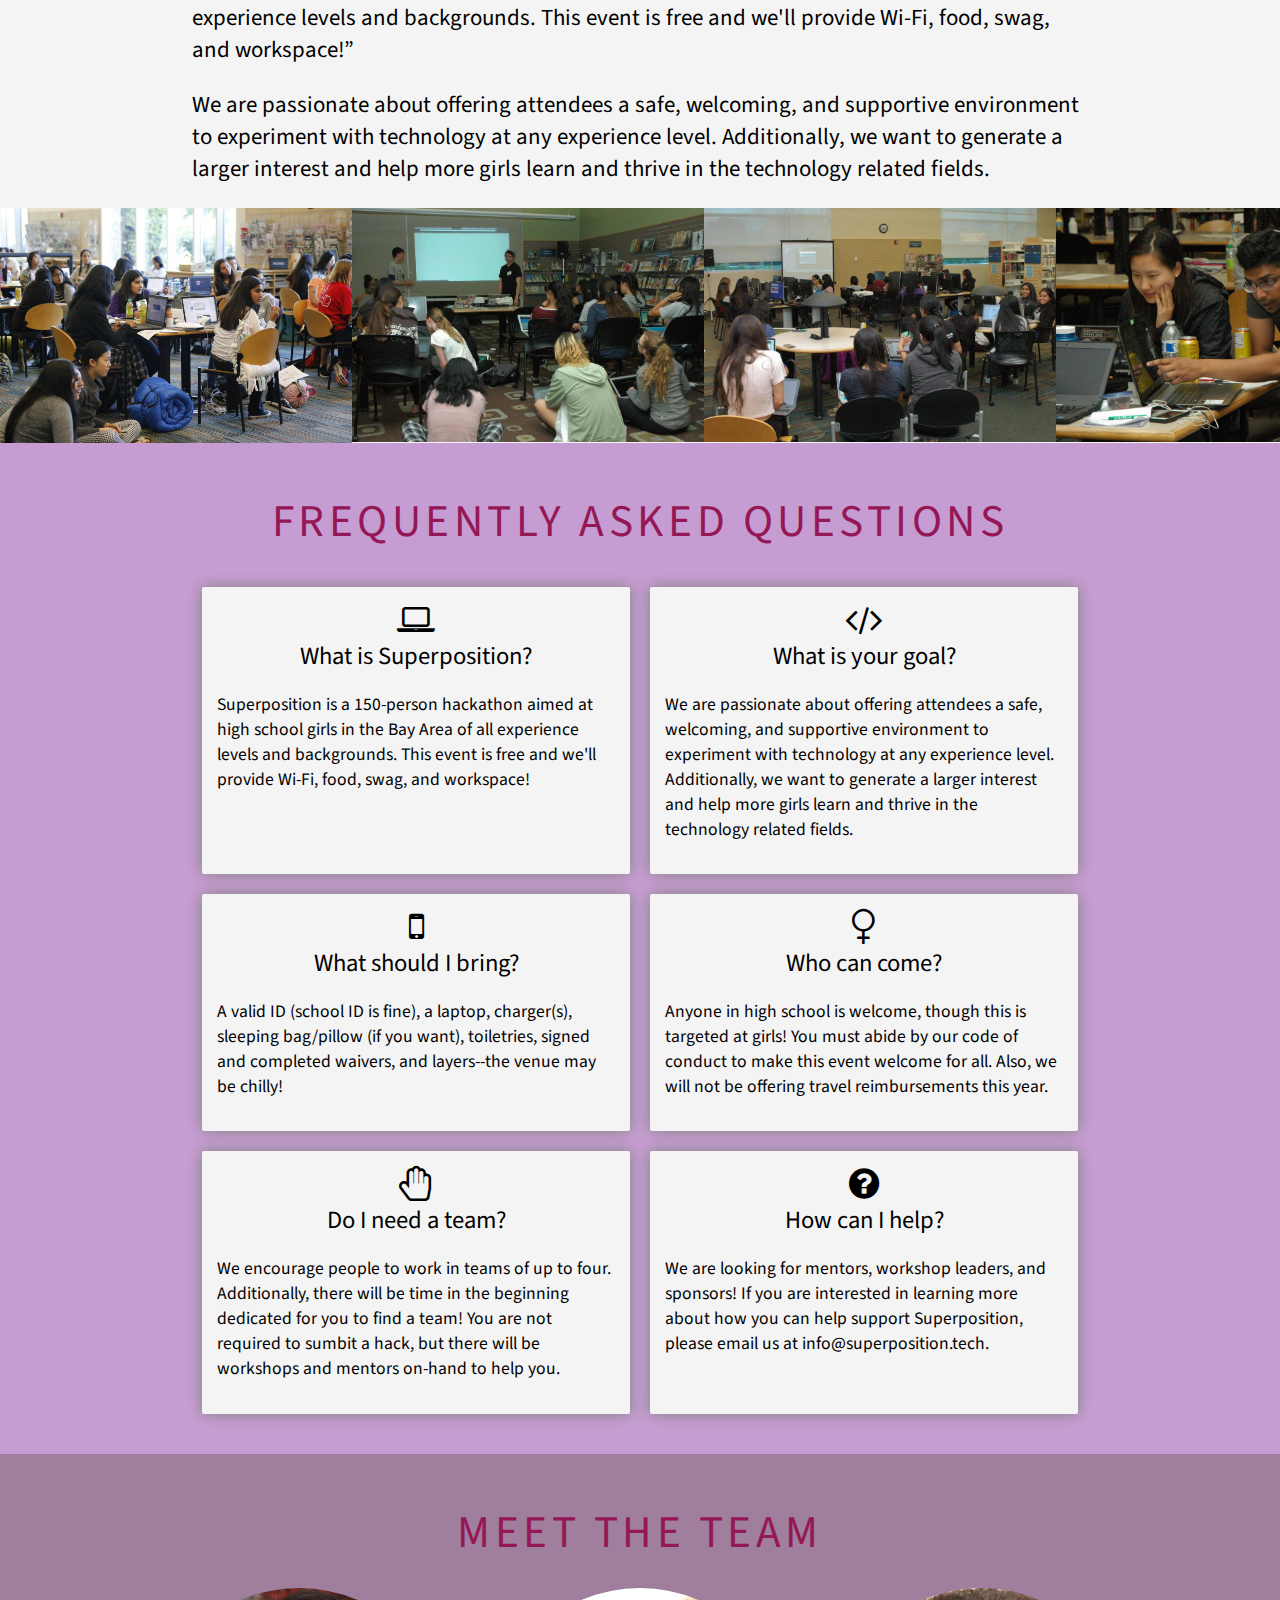
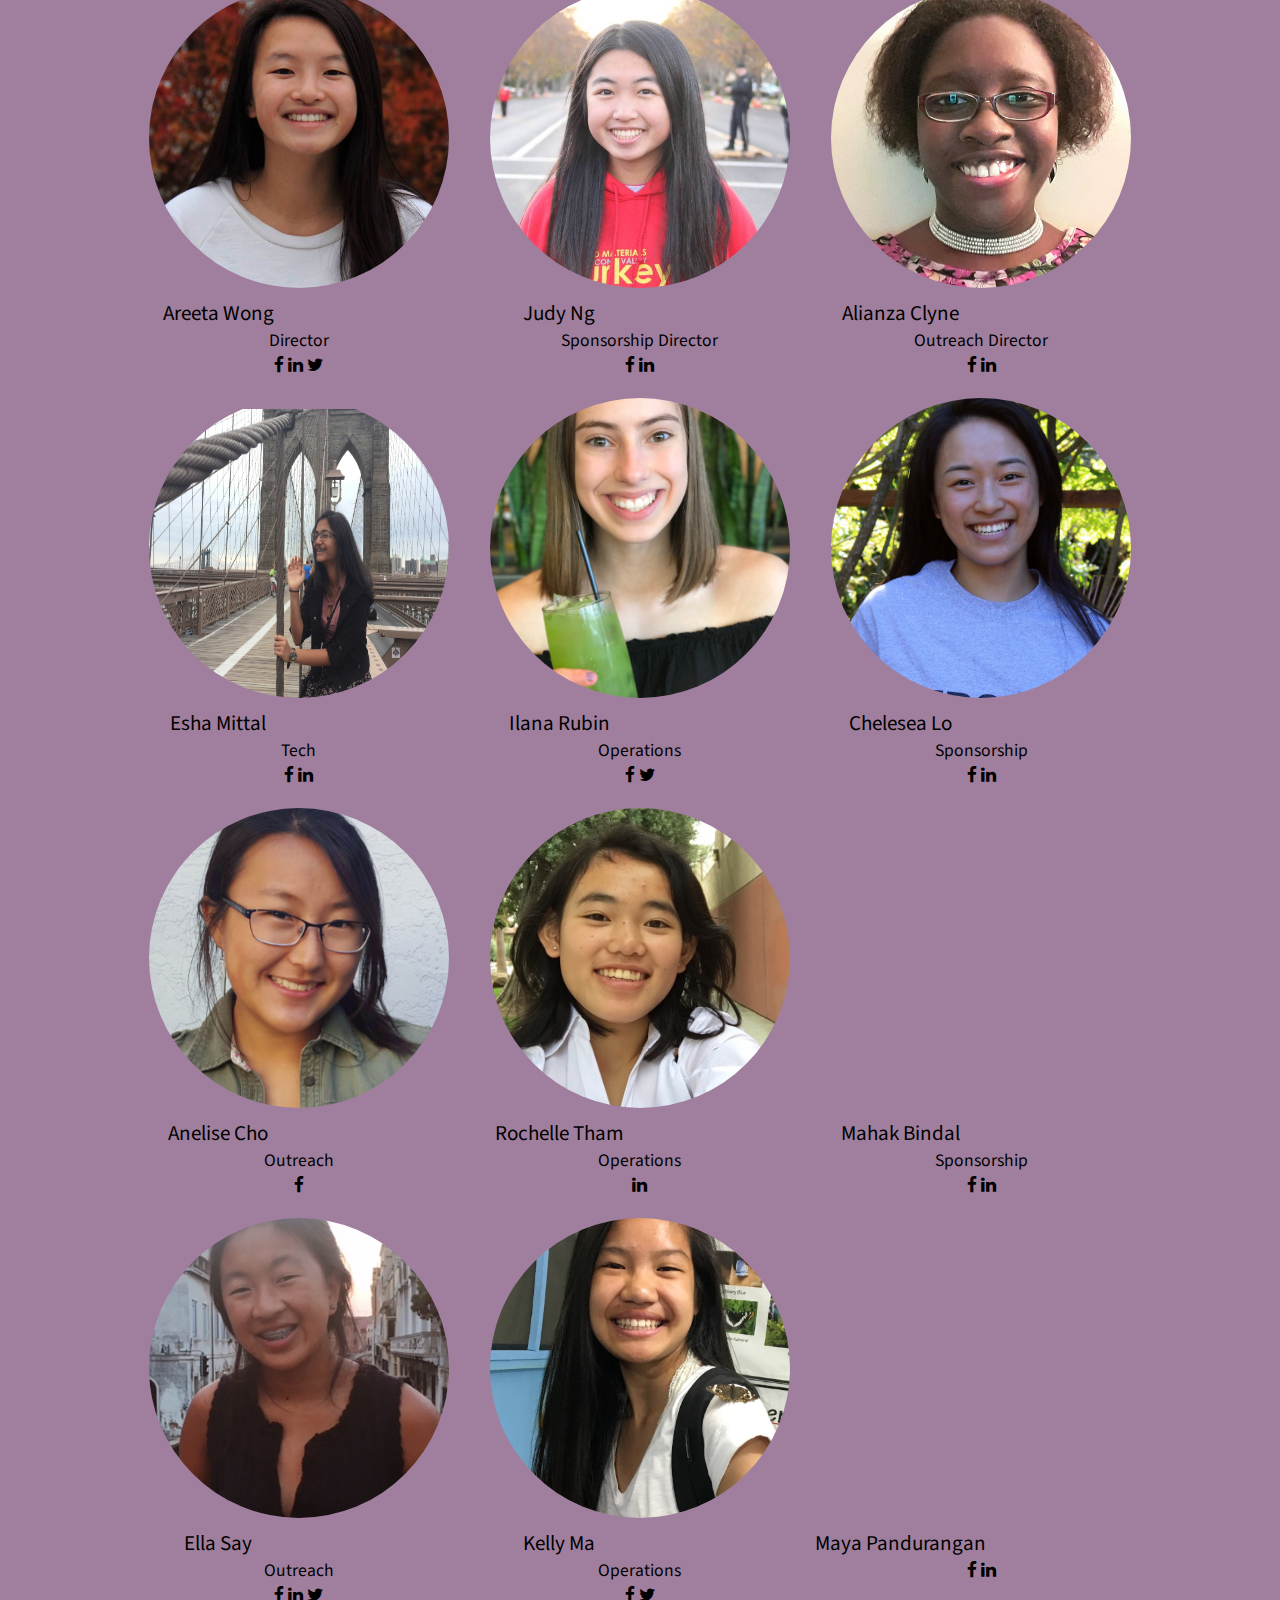
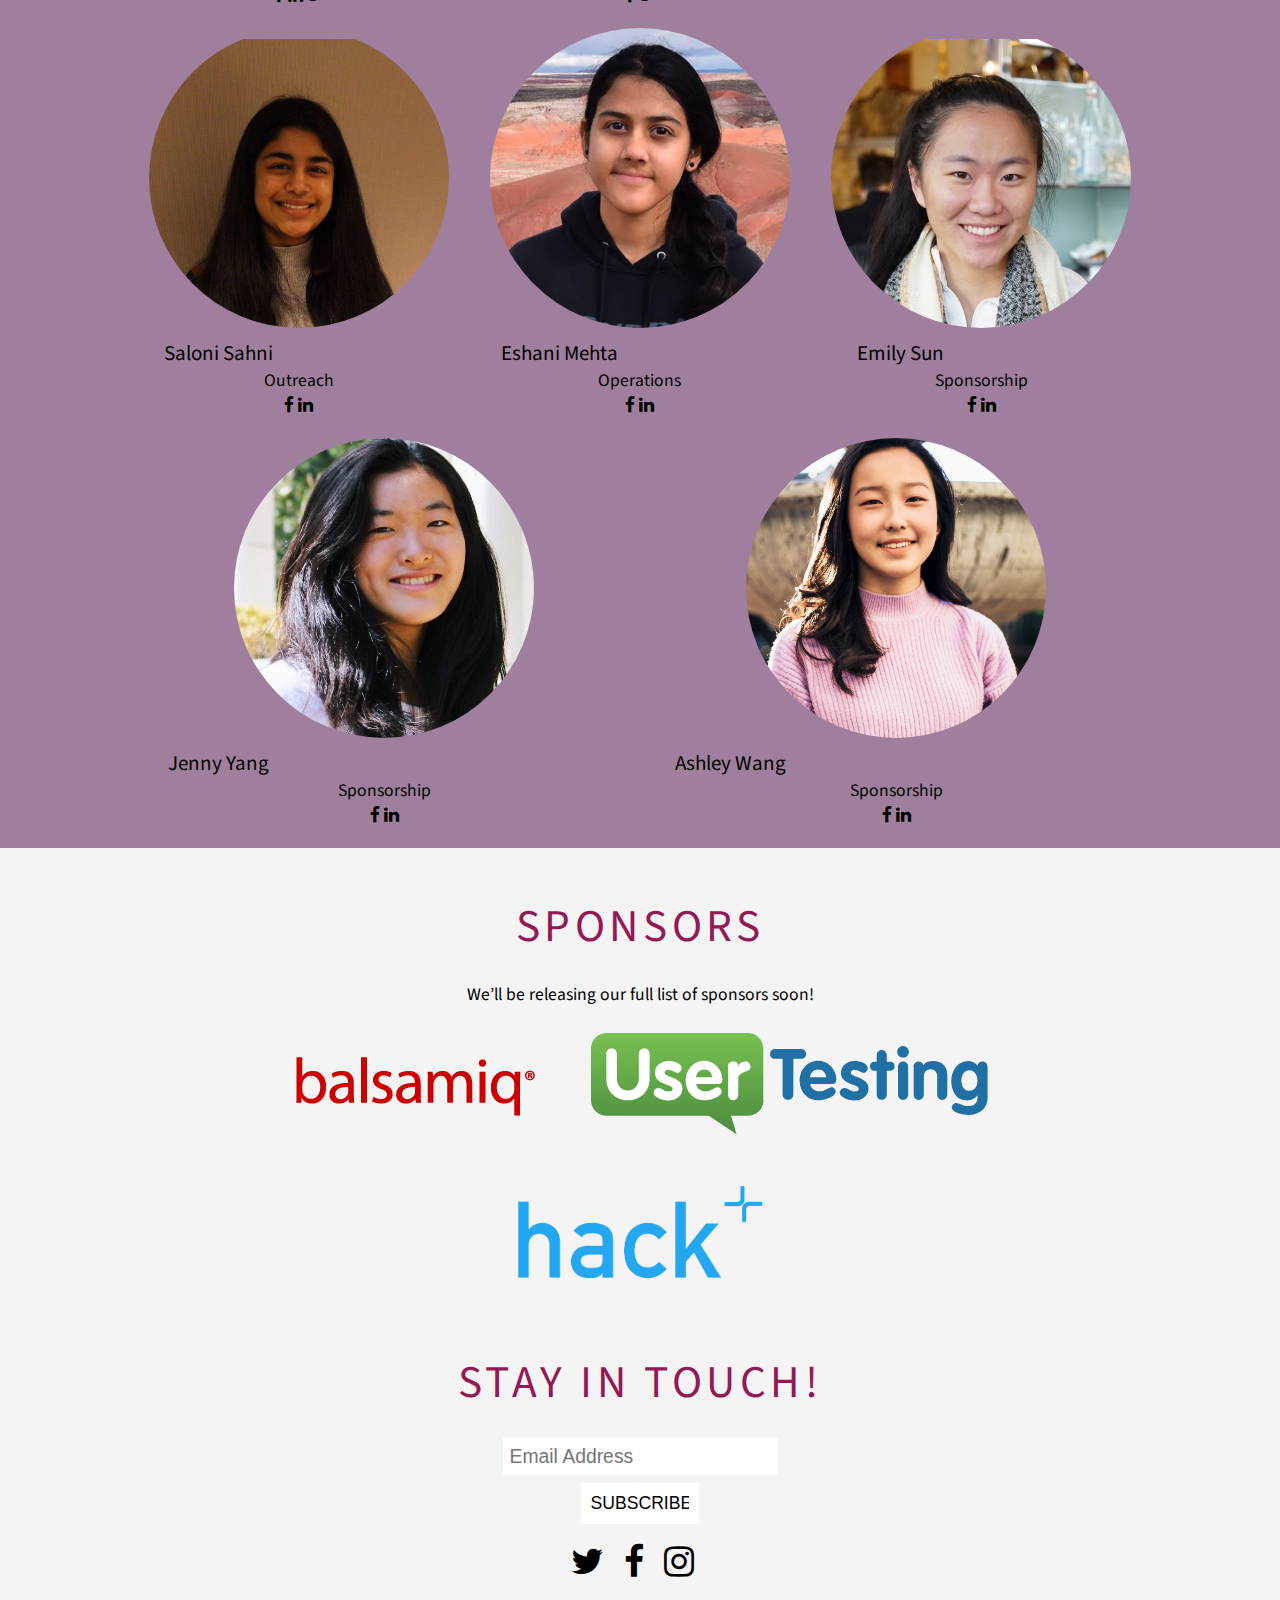
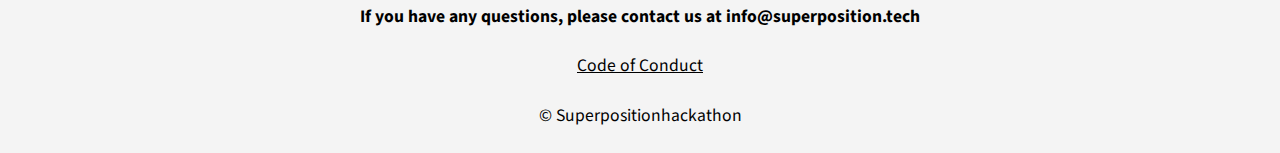
==== commit a862f7f3: "Update index.html" ====
--- a/websitedraft/index.html
+++ b/websitedraft/index.html
@@ -166,7 +166,7 @@
                </div>
                <div class="member">
                  <div class="crop">
-                   <img src="assets/images/esha.jpg">
+                   <img src="assets/images/esham.JPG">
                  </div>
                  <div class="name">Esha Mittal</div>
                  <div class="position">Tech</div>
